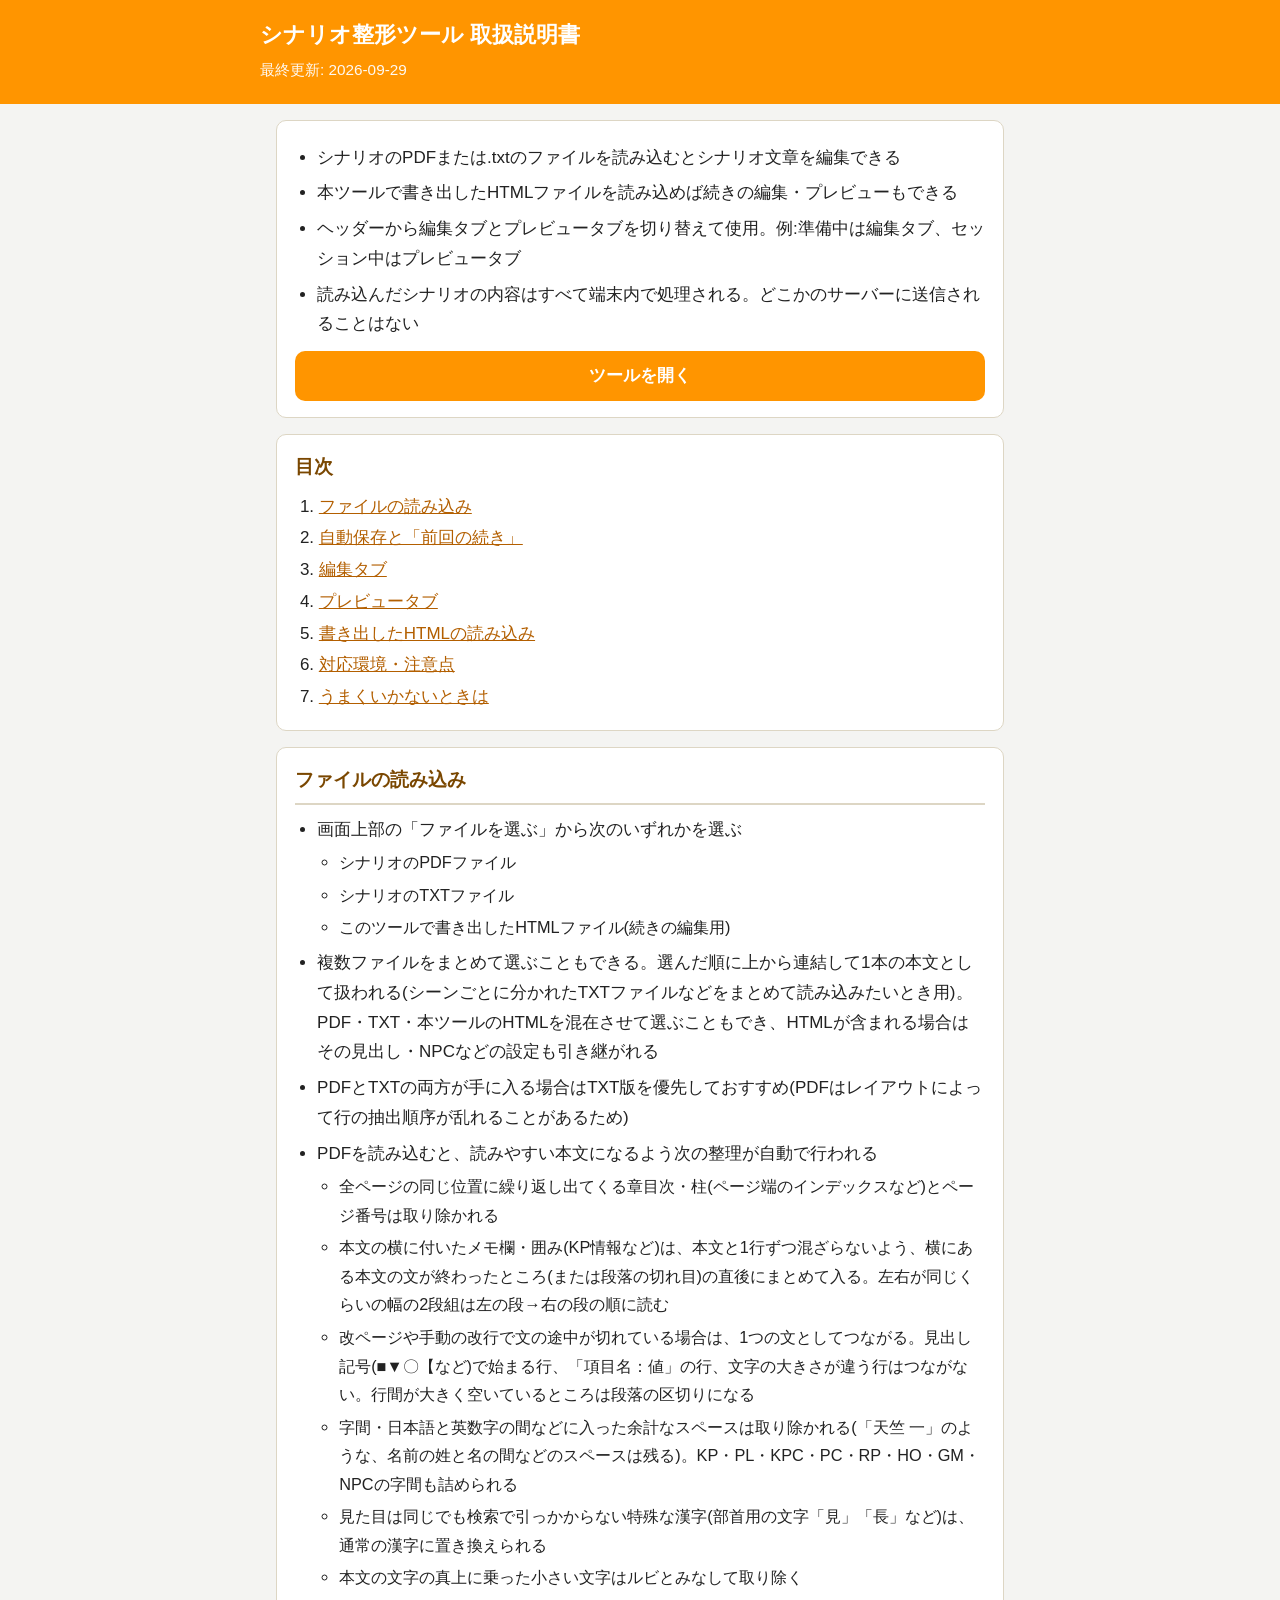
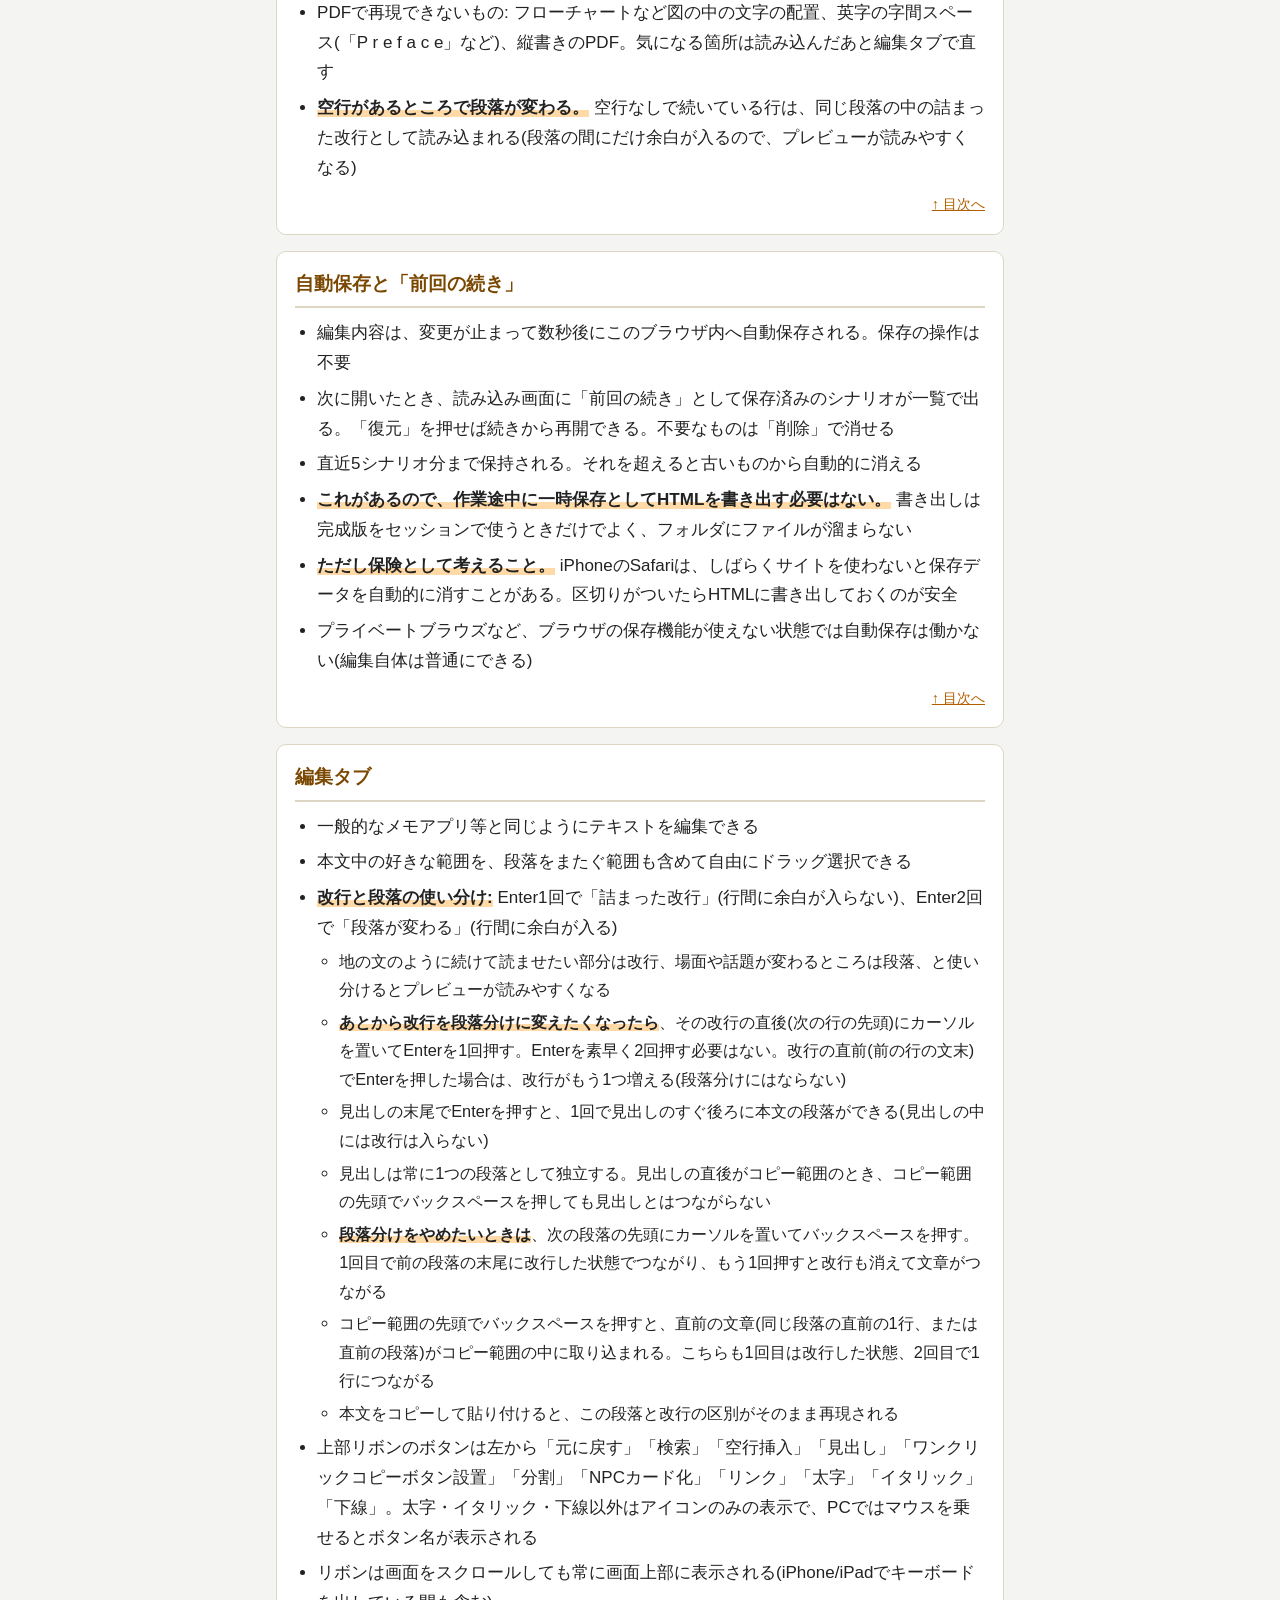
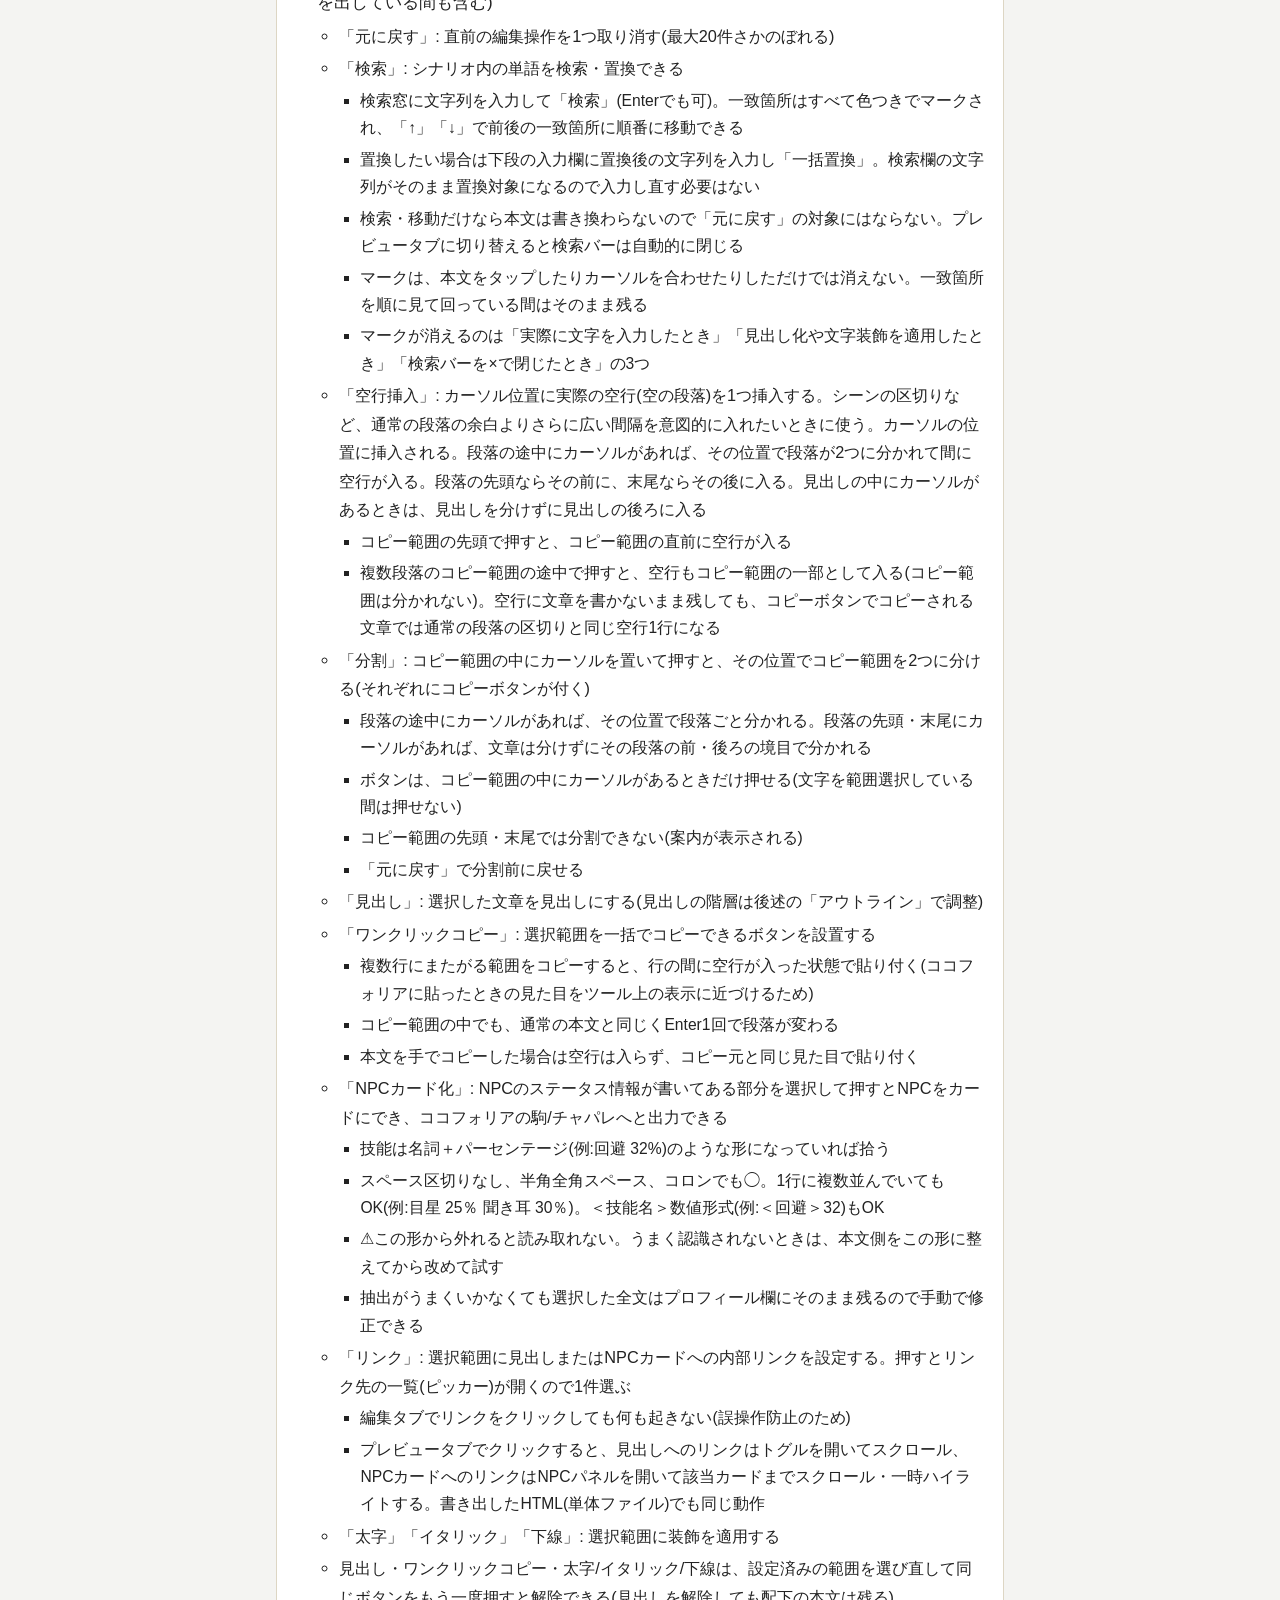
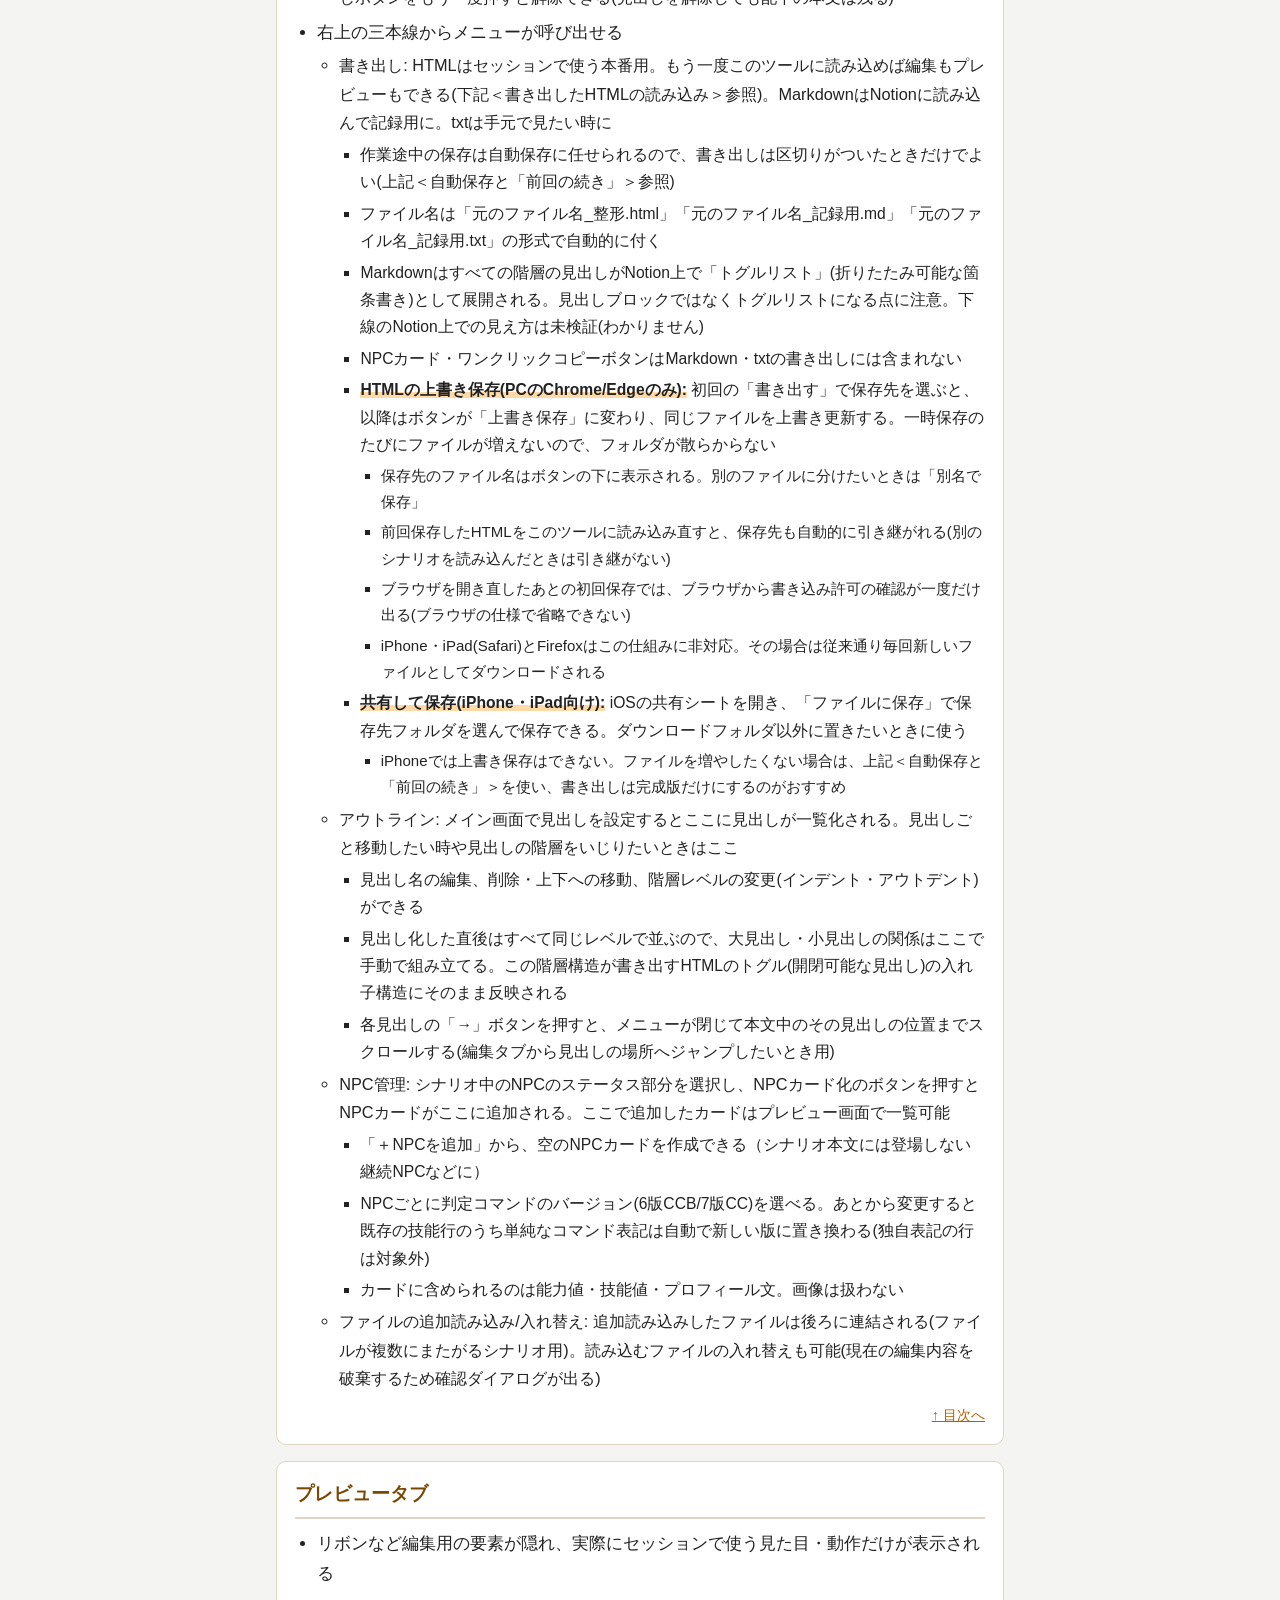
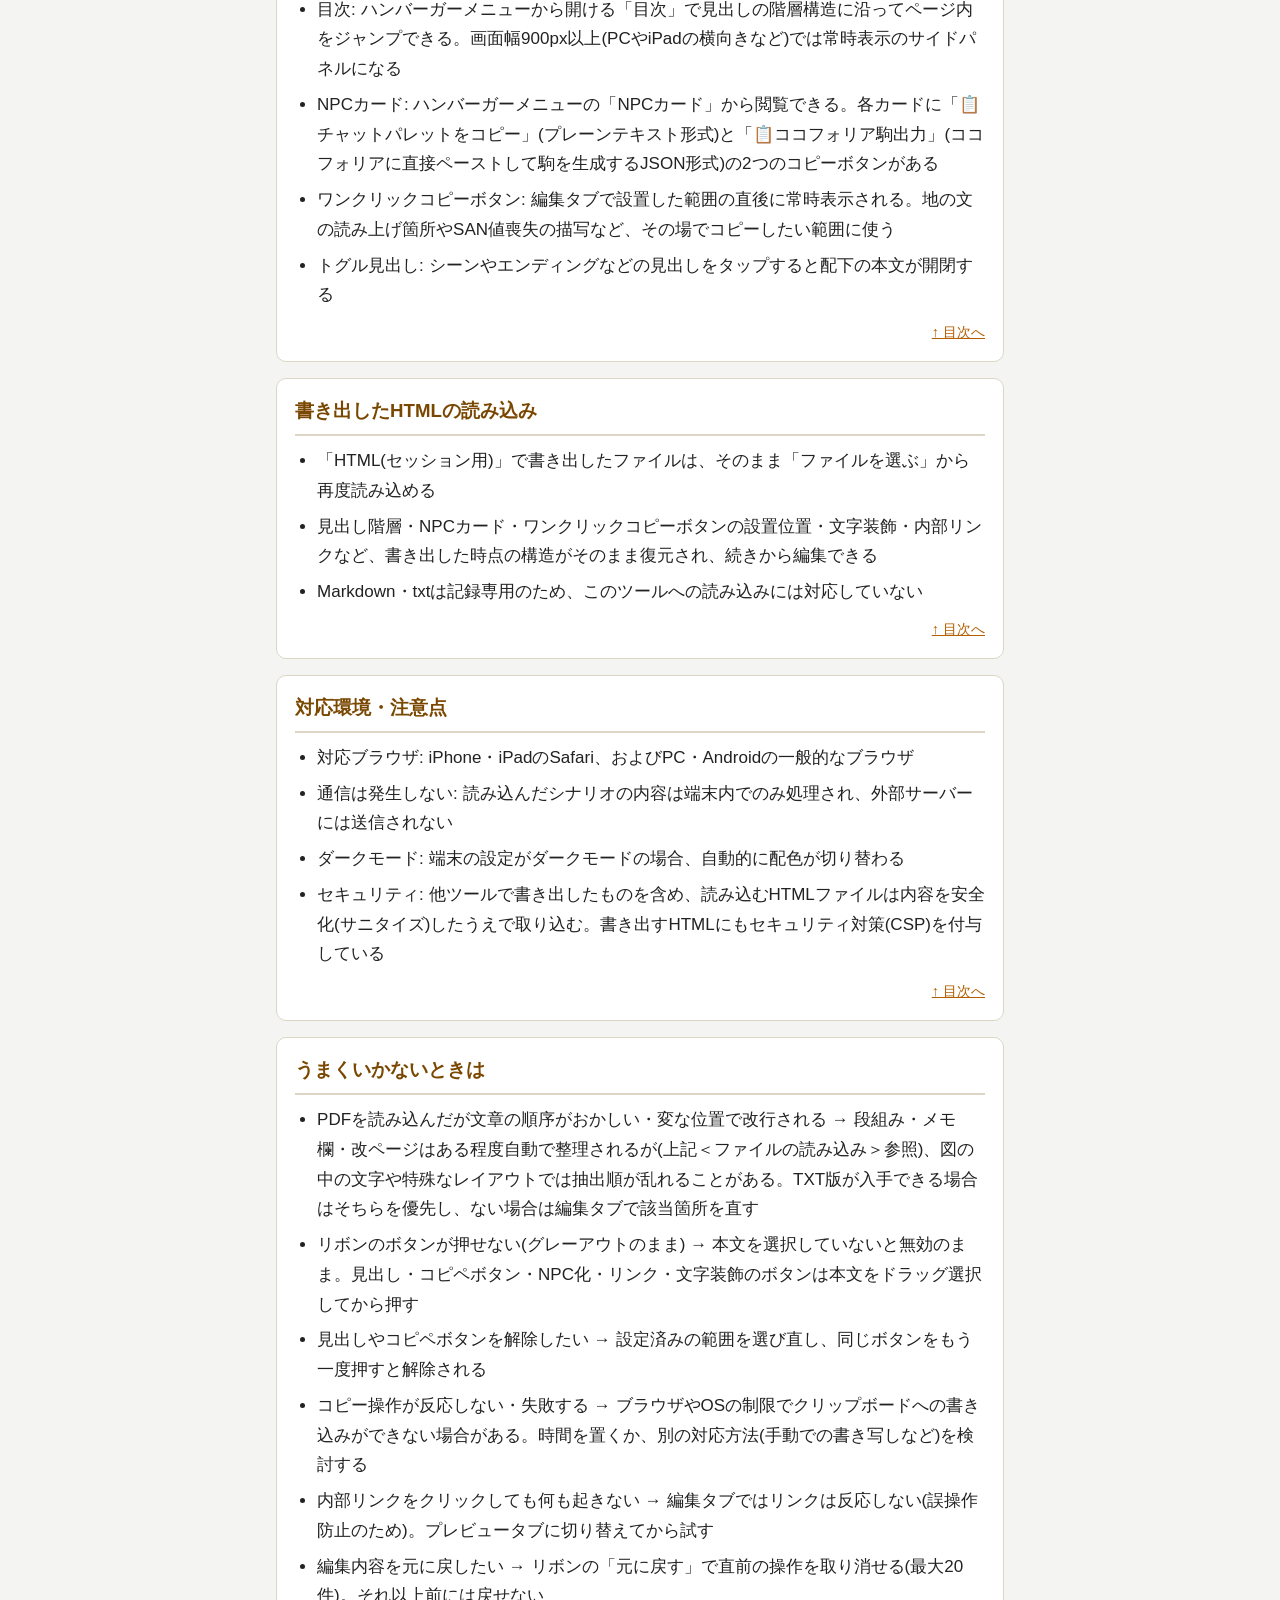
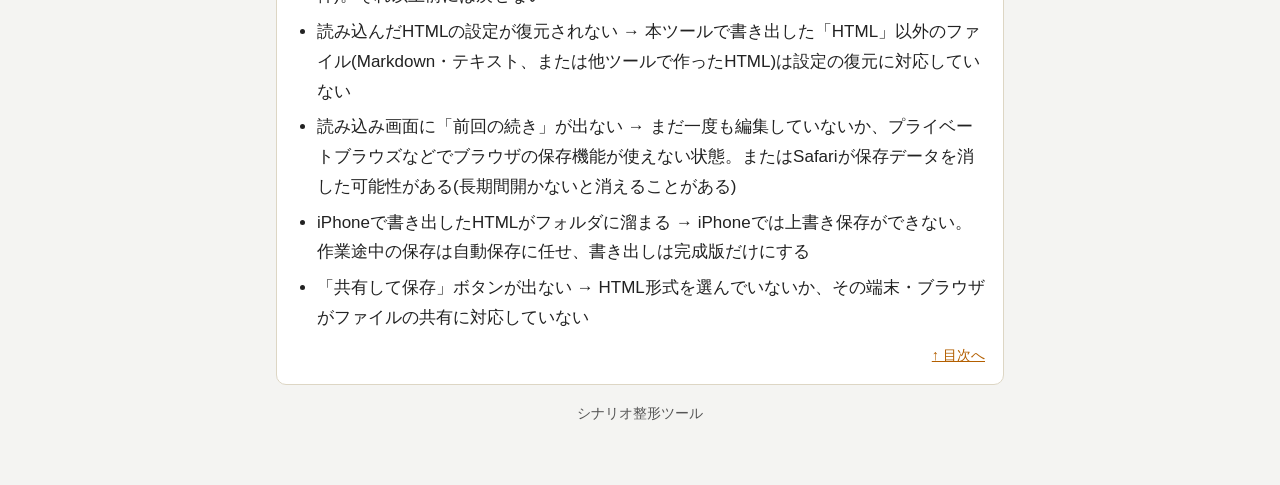
==== manual.html @ db2cba67 "取扱説明書を最新化し、Web版(manual.html)を公開 - 取扱説明書.mdに9/28のPDF抽出の改善(目次・柱の除去、メモ欄の挿入位置、改ページのつなぎ、スペース除去、特殊な漢字の置換、再" ====
<!DOCTYPE html>
<html lang="ja">
<head>
<meta charset="UTF-8" />
<meta name="viewport" content="width=device-width, initial-scale=1.0" />
<meta http-equiv="Content-Security-Policy" content="default-src 'none'; style-src 'unsafe-inline'; img-src 'self'; base-uri 'none'; form-action 'none'" />
<title>シナリオ整形ツール 取扱説明書</title>
<link rel="icon" href="icon.png?v=2" />
<link rel="apple-touch-icon" href="icon.png?v=2" />
<meta name="theme-color" content="#ff9500" />
<style>
:root {
  --color-bg: #f4f4f2;
  --color-surface: #ffffff;
  --color-border: #ddd6c4;
  --color-text: #222222;
  --color-text-sub: #555555;
  --color-link: #b35f00;
  --color-heading: #7a4700;
  --radius: 10px;
  font-size: 17px;
}
@media (prefers-color-scheme: dark) {
  :root {
    --color-bg: #1c1c1e;
    --color-surface: #28282c;
    --color-border: #47453c;
    --color-text: #e8e8e6;
    --color-text-sub: #b6b6b2;
    --color-link: #ffb340;
    --color-heading: #ffc770;
  }
}
* { box-sizing: border-box; }
html { scroll-behavior: smooth; }
body {
  margin: 0;
  background: var(--color-bg);
  color: var(--color-text);
  font-family: -apple-system, BlinkMacSystemFont, "Hiragino Sans", "Yu Gothic UI", sans-serif;
  line-height: 1.75;
  -webkit-text-size-adjust: 100%;
}
.app-header { background: #ff9500; color: #fff; padding: 20px 16px; }
.app-header__inner { max-width: 760px; margin: 0 auto; }
.app-header h1 { margin: 0; font-size: 1.3rem; line-height: 1.4; }
.app-header p { margin: 6px 0 0; font-size: 0.9rem; opacity: 0.95; }
main { max-width: 760px; margin: 0 auto; padding: 16px 16px 60px; }
.card {
  background: var(--color-surface);
  border: 1px solid var(--color-border);
  border-radius: var(--radius);
  padding: 16px 18px;
  margin-bottom: 16px;
}
.open-tool {
  display: flex; align-items: center; justify-content: center;
  min-height: 48px; margin-top: 12px; padding: 10px 16px;
  border-radius: var(--radius); background: #ff9500; color: #fff;
  font-weight: 600; text-decoration: none;
}
.toc h2, .sec h2 { margin: 0 0 8px; font-size: 1.1rem; color: var(--color-heading); }
.toc ol { margin: 0; padding-left: 1.4em; }
.toc li { margin: 2px 0; }
.sec { scroll-margin-top: 12px; }
.sec h2 { padding-bottom: 6px; border-bottom: 2px solid var(--color-border); margin-bottom: 10px; }
ul { margin: 0; padding-left: 1.3em; }
li { margin: 6px 0; }
li li { margin: 4px 0; font-size: 0.96em; }
a { color: var(--color-link); word-break: break-all; }
strong { background: linear-gradient(transparent 62%, rgba(255, 149, 0, 0.35) 62%); }
.to-top { display: block; text-align: right; font-size: 0.85rem; margin-top: 10px; }
footer { text-align: center; color: var(--color-text-sub); font-size: 0.82rem; }
</style>
</head>
<body>

<header class="app-header">
  <div class="app-header__inner">
    <h1>シナリオ整形ツール 取扱説明書</h1>
    <p>最終更新: 2026-09-29</p>
  </div>
</header>

<main id="top">
  <div class="card">
    <ul><li>シナリオのPDFまたは.txtのファイルを読み込むとシナリオ文章を編集できる</li><li>本ツールで書き出したHTMLファイルを読み込めば続きの編集・プレビューもできる</li><li>ヘッダーから編集タブとプレビュータブを切り替えて使用。例:準備中は編集タブ、セッション中はプレビュータブ</li><li>読み込んだシナリオの内容はすべて端末内で処理される。どこかのサーバーに送信されることはない</li></ul>
    <a class="open-tool" href="./">ツールを開く</a>
  </div>

  <nav class="card toc" aria-label="目次">
    <h2>目次</h2>
    <ol><li><a href="#sec-1">ファイルの読み込み</a></li><li><a href="#sec-2">自動保存と「前回の続き」</a></li><li><a href="#sec-3">編集タブ</a></li><li><a href="#sec-4">プレビュータブ</a></li><li><a href="#sec-5">書き出したHTMLの読み込み</a></li><li><a href="#sec-6">対応環境・注意点</a></li><li><a href="#sec-7">うまくいかないときは</a></li></ol>
  </nav>

  <div class="card-list"><section class="card sec" id="sec-1"><h2>ファイルの読み込み</h2><ul><li>画面上部の「ファイルを選ぶ」から次のいずれかを選ぶ<ul><li>シナリオのPDFファイル</li><li>シナリオのTXTファイル</li><li>このツールで書き出したHTMLファイル(続きの編集用)</li></ul></li><li>複数ファイルをまとめて選ぶこともできる。選んだ順に上から連結して1本の本文として扱われる(シーンごとに分かれたTXTファイルなどをまとめて読み込みたいとき用)。PDF・TXT・本ツールのHTMLを混在させて選ぶこともでき、HTMLが含まれる場合はその見出し・NPCなどの設定も引き継がれる</li><li>PDFとTXTの両方が手に入る場合はTXT版を優先しておすすめ(PDFはレイアウトによって行の抽出順序が乱れることがあるため)</li><li>PDFを読み込むと、読みやすい本文になるよう次の整理が自動で行われる<ul><li>全ページの同じ位置に繰り返し出てくる章目次・柱(ページ端のインデックスなど)とページ番号は取り除かれる</li><li>本文の横に付いたメモ欄・囲み(KP情報など)は、本文と1行ずつ混ざらないよう、横にある本文の文が終わったところ(または段落の切れ目)の直後にまとめて入る。左右が同じくらいの幅の2段組は左の段→右の段の順に読む</li><li>改ページや手動の改行で文の途中が切れている場合は、1つの文としてつながる。見出し記号(■▼〇【など)で始まる行、「項目名：値」の行、文字の大きさが違う行はつながない。行間が大きく空いているところは段落の区切りになる</li><li>字間・日本語と英数字の間などに入った余計なスペースは取り除かれる(「天竺 一」のような、名前の姓と名の間などのスペースは残る)。KP・PL・KPC・PC・RP・HO・GM・NPCの字間も詰められる</li><li>見た目は同じでも検索で引っかからない特殊な漢字(部首用の文字「⾒」「⻑」など)は、通常の漢字に置き換えられる</li><li>本文の文字の真上に乗った小さい文字はルビとみなして取り除く</li></ul></li><li>PDFで再現できないもの: フローチャートなど図の中の文字の配置、英字の字間スペース(「P r e f a c e」など)、縦書きのPDF。気になる箇所は読み込んだあと編集タブで直す</li><li><strong>空行があるところで段落が変わる。</strong> 空行なしで続いている行は、同じ段落の中の詰まった改行として読み込まれる(段落の間にだけ余白が入るので、プレビューが読みやすくなる)</li></ul><a class="to-top" href="#top">↑ 目次へ</a></section>
<section class="card sec" id="sec-2"><h2>自動保存と「前回の続き」</h2><ul><li>編集内容は、変更が止まって数秒後にこのブラウザ内へ自動保存される。保存の操作は不要</li><li>次に開いたとき、読み込み画面に「前回の続き」として保存済みのシナリオが一覧で出る。「復元」を押せば続きから再開できる。不要なものは「削除」で消せる</li><li>直近5シナリオ分まで保持される。それを超えると古いものから自動的に消える</li><li><strong>これがあるので、作業途中に一時保存としてHTMLを書き出す必要はない。</strong> 書き出しは完成版をセッションで使うときだけでよく、フォルダにファイルが溜まらない</li><li><strong>ただし保険として考えること。</strong> iPhoneのSafariは、しばらくサイトを使わないと保存データを自動的に消すことがある。区切りがついたらHTMLに書き出しておくのが安全</li><li>プライベートブラウズなど、ブラウザの保存機能が使えない状態では自動保存は働かない(編集自体は普通にできる)</li></ul><a class="to-top" href="#top">↑ 目次へ</a></section>
<section class="card sec" id="sec-3"><h2>編集タブ</h2><ul><li>一般的なメモアプリ等と同じようにテキストを編集できる</li><li>本文中の好きな範囲を、段落をまたぐ範囲も含めて自由にドラッグ選択できる</li><li><strong>改行と段落の使い分け:</strong> Enter1回で「詰まった改行」(行間に余白が入らない)、Enter2回で「段落が変わる」(行間に余白が入る)<ul><li>地の文のように続けて読ませたい部分は改行、場面や話題が変わるところは段落、と使い分けるとプレビューが読みやすくなる</li><li><strong>あとから改行を段落分けに変えたくなったら</strong>、その改行の直後(次の行の先頭)にカーソルを置いてEnterを1回押す。Enterを素早く2回押す必要はない。改行の直前(前の行の文末)でEnterを押した場合は、改行がもう1つ増える(段落分けにはならない)</li><li>見出しの末尾でEnterを押すと、1回で見出しのすぐ後ろに本文の段落ができる(見出しの中には改行は入らない)</li><li>見出しは常に1つの段落として独立する。見出しの直後がコピー範囲のとき、コピー範囲の先頭でバックスペースを押しても見出しとはつながらない</li><li><strong>段落分けをやめたいときは</strong>、次の段落の先頭にカーソルを置いてバックスペースを押す。1回目で前の段落の末尾に改行した状態でつながり、もう1回押すと改行も消えて文章がつながる</li><li>コピー範囲の先頭でバックスペースを押すと、直前の文章(同じ段落の直前の1行、または直前の段落)がコピー範囲の中に取り込まれる。こちらも1回目は改行した状態、2回目で1行につながる</li><li>本文をコピーして貼り付けると、この段落と改行の区別がそのまま再現される</li></ul></li><li>上部リボンのボタンは左から「元に戻す」「検索」「空行挿入」「見出し」「ワンクリックコピーボタン設置」「分割」「NPCカード化」「リンク」「太字」「イタリック」「下線」。太字・イタリック・下線以外はアイコンのみの表示で、PCではマウスを乗せるとボタン名が表示される</li><li>リボンは画面をスクロールしても常に画面上部に表示される(iPhone/iPadでキーボードを出している間も含む)<ul><li>「元に戻す」: 直前の編集操作を1つ取り消す(最大20件さかのぼれる)</li><li>「検索」: シナリオ内の単語を検索・置換できる<ul><li>検索窓に文字列を入力して「検索」(Enterでも可)。一致箇所はすべて色つきでマークされ、「↑」「↓」で前後の一致箇所に順番に移動できる</li><li>置換したい場合は下段の入力欄に置換後の文字列を入力し「一括置換」。検索欄の文字列がそのまま置換対象になるので入力し直す必要はない</li><li>検索・移動だけなら本文は書き換わらないので「元に戻す」の対象にはならない。プレビュータブに切り替えると検索バーは自動的に閉じる</li><li>マークは、本文をタップしたりカーソルを合わせたりしただけでは消えない。一致箇所を順に見て回っている間はそのまま残る</li><li>マークが消えるのは「実際に文字を入力したとき」「見出し化や文字装飾を適用したとき」「検索バーを&#215;で閉じたとき」の3つ</li></ul></li><li>「空行挿入」: カーソル位置に実際の空行(空の段落)を1つ挿入する。シーンの区切りなど、通常の段落の余白よりさらに広い間隔を意図的に入れたいときに使う。カーソルの位置に挿入される。段落の途中にカーソルがあれば、その位置で段落が2つに分かれて間に空行が入る。段落の先頭ならその前に、末尾ならその後に入る。見出しの中にカーソルがあるときは、見出しを分けずに見出しの後ろに入る<ul><li>コピー範囲の先頭で押すと、コピー範囲の直前に空行が入る</li><li>複数段落のコピー範囲の途中で押すと、空行もコピー範囲の一部として入る(コピー範囲は分かれない)。空行に文章を書かないまま残しても、コピーボタンでコピーされる文章では通常の段落の区切りと同じ空行1行になる</li></ul></li><li>「分割」: コピー範囲の中にカーソルを置いて押すと、その位置でコピー範囲を2つに分ける(それぞれにコピーボタンが付く)<ul><li>段落の途中にカーソルがあれば、その位置で段落ごと分かれる。段落の先頭・末尾にカーソルがあれば、文章は分けずにその段落の前・後ろの境目で分かれる</li><li>ボタンは、コピー範囲の中にカーソルがあるときだけ押せる(文字を範囲選択している間は押せない)</li><li>コピー範囲の先頭・末尾では分割できない(案内が表示される)</li><li>「元に戻す」で分割前に戻せる</li></ul></li><li>「見出し」: 選択した文章を見出しにする(見出しの階層は後述の「アウトライン」で調整)</li><li>「ワンクリックコピー」: 選択範囲を一括でコピーできるボタンを設置する<ul><li>複数行にまたがる範囲をコピーすると、行の間に空行が入った状態で貼り付く(ココフォリアに貼ったときの見た目をツール上の表示に近づけるため)</li><li>コピー範囲の中でも、通常の本文と同じくEnter1回で段落が変わる</li><li>本文を手でコピーした場合は空行は入らず、コピー元と同じ見た目で貼り付く</li></ul></li><li>「NPCカード化」: NPCのステータス情報が書いてある部分を選択して押すとNPCをカードにでき、ココフォリアの駒/チャパレへと出力できる<ul><li>技能は名詞＋パーセンテージ(例:回避 32%)のような形になっていれば拾う</li><li>スペース区切りなし、半角全角スペース、コロンでも◯。1行に複数並んでいてもOK(例:目星 25％ 聞き耳 30％)。＜技能名＞数値形式(例:＜回避＞32)もOK</li><li>⚠この形から外れると読み取れない。うまく認識されないときは、本文側をこの形に整えてから改めて試す</li><li>抽出がうまくいかなくても選択した全文はプロフィール欄にそのまま残るので手動で修正できる</li></ul></li><li>「リンク」: 選択範囲に見出しまたはNPCカードへの内部リンクを設定する。押すとリンク先の一覧(ピッカー)が開くので1件選ぶ<ul><li>編集タブでリンクをクリックしても何も起きない(誤操作防止のため)</li><li>プレビュータブでクリックすると、見出しへのリンクはトグルを開いてスクロール、NPCカードへのリンクはNPCパネルを開いて該当カードまでスクロール・一時ハイライトする。書き出したHTML(単体ファイル)でも同じ動作</li></ul></li><li>「太字」「イタリック」「下線」: 選択範囲に装飾を適用する</li><li>見出し・ワンクリックコピー・太字/イタリック/下線は、設定済みの範囲を選び直して同じボタンをもう一度押すと解除できる(見出しを解除しても配下の本文は残る)</li></ul></li><li>右上の三本線からメニューが呼び出せる<ul><li>書き出し: HTMLはセッションで使う本番用。もう一度このツールに読み込めば編集もプレビューもできる(下記＜書き出したHTMLの読み込み＞参照)。MarkdownはNotionに読み込んで記録用に。txtは手元で見たい時に<ul><li>作業途中の保存は自動保存に任せられるので、書き出しは区切りがついたときだけでよい(上記＜自動保存と「前回の続き」＞参照)</li><li>ファイル名は「元のファイル名_整形.html」「元のファイル名_記録用.md」「元のファイル名_記録用.txt」の形式で自動的に付く</li><li>Markdownはすべての階層の見出しがNotion上で「トグルリスト」(折りたたみ可能な箇条書き)として展開される。見出しブロックではなくトグルリストになる点に注意。下線のNotion上での見え方は未検証(わかりません)</li><li>NPCカード・ワンクリックコピーボタンはMarkdown・txtの書き出しには含まれない</li><li><strong>HTMLの上書き保存(PCのChrome/Edgeのみ):</strong> 初回の「書き出す」で保存先を選ぶと、以降はボタンが「上書き保存」に変わり、同じファイルを上書き更新する。一時保存のたびにファイルが増えないので、フォルダが散らからない<ul><li>保存先のファイル名はボタンの下に表示される。別のファイルに分けたいときは「別名で保存」</li><li>前回保存したHTMLをこのツールに読み込み直すと、保存先も自動的に引き継がれる(別のシナリオを読み込んだときは引き継がない)</li><li>ブラウザを開き直したあとの初回保存では、ブラウザから書き込み許可の確認が一度だけ出る(ブラウザの仕様で省略できない)</li><li>iPhone・iPad(Safari)とFirefoxはこの仕組みに非対応。その場合は従来通り毎回新しいファイルとしてダウンロードされる</li></ul></li><li><strong>共有して保存(iPhone・iPad向け):</strong> iOSの共有シートを開き、「ファイルに保存」で保存先フォルダを選んで保存できる。ダウンロードフォルダ以外に置きたいときに使う<ul><li>iPhoneでは上書き保存はできない。ファイルを増やしたくない場合は、上記＜自動保存と「前回の続き」＞を使い、書き出しは完成版だけにするのがおすすめ</li></ul></li></ul></li><li>アウトライン: メイン画面で見出しを設定するとここに見出しが一覧化される。見出しごと移動したい時や見出しの階層をいじりたいときはここ<ul><li>見出し名の編集、削除・上下への移動、階層レベルの変更(インデント・アウトデント)ができる</li><li>見出し化した直後はすべて同じレベルで並ぶので、大見出し・小見出しの関係はここで手動で組み立てる。この階層構造が書き出すHTMLのトグル(開閉可能な見出し)の入れ子構造にそのまま反映される</li><li>各見出しの「→」ボタンを押すと、メニューが閉じて本文中のその見出しの位置までスクロールする(編集タブから見出しの場所へジャンプしたいとき用)</li></ul></li><li>NPC管理: シナリオ中のNPCのステータス部分を選択し、NPCカード化のボタンを押すとNPCカードがここに追加される。ここで追加したカードはプレビュー画面で一覧可能<ul><li>「＋NPCを追加」から、空のNPCカードを作成できる（シナリオ本文には登場しない継続NPCなどに）</li><li>NPCごとに判定コマンドのバージョン(6版CCB/7版CC)を選べる。あとから変更すると既存の技能行のうち単純なコマンド表記は自動で新しい版に置き換わる(独自表記の行は対象外)</li><li>カードに含められるのは能力値・技能値・プロフィール文。画像は扱わない</li></ul></li><li>ファイルの追加読み込み/入れ替え: 追加読み込みしたファイルは後ろに連結される(ファイルが複数にまたがるシナリオ用)。読み込むファイルの入れ替えも可能(現在の編集内容を破棄するため確認ダイアログが出る)</li></ul></li></ul><a class="to-top" href="#top">↑ 目次へ</a></section>
<section class="card sec" id="sec-4"><h2>プレビュータブ</h2><ul><li>リボンなど編集用の要素が隠れ、実際にセッションで使う見た目・動作だけが表示される</li><li>目次: ハンバーガーメニューから開ける「目次」で見出しの階層構造に沿ってページ内をジャンプできる。画面幅900px以上(PCやiPadの横向きなど)では常時表示のサイドパネルになる</li><li>NPCカード: ハンバーガーメニューの「NPCカード」から閲覧できる。各カードに「📋チャットパレットをコピー」(プレーンテキスト形式)と「📋ココフォリア駒出力」(ココフォリアに直接ペーストして駒を生成するJSON形式)の2つのコピーボタンがある</li><li>ワンクリックコピーボタン: 編集タブで設置した範囲の直後に常時表示される。地の文の読み上げ箇所やSAN値喪失の描写など、その場でコピーしたい範囲に使う</li><li>トグル見出し: シーンやエンディングなどの見出しをタップすると配下の本文が開閉する</li></ul><a class="to-top" href="#top">↑ 目次へ</a></section>
<section class="card sec" id="sec-5"><h2>書き出したHTMLの読み込み</h2><ul><li>「HTML(セッション用)」で書き出したファイルは、そのまま「ファイルを選ぶ」から再度読み込める</li><li>見出し階層・NPCカード・ワンクリックコピーボタンの設置位置・文字装飾・内部リンクなど、書き出した時点の構造がそのまま復元され、続きから編集できる</li><li>Markdown・txtは記録専用のため、このツールへの読み込みには対応していない</li></ul><a class="to-top" href="#top">↑ 目次へ</a></section>
<section class="card sec" id="sec-6"><h2>対応環境・注意点</h2><ul><li>対応ブラウザ: iPhone・iPadのSafari、およびPC・Androidの一般的なブラウザ</li><li>通信は発生しない: 読み込んだシナリオの内容は端末内でのみ処理され、外部サーバーには送信されない</li><li>ダークモード: 端末の設定がダークモードの場合、自動的に配色が切り替わる</li><li>セキュリティ: 他ツールで書き出したものを含め、読み込むHTMLファイルは内容を安全化(サニタイズ)したうえで取り込む。書き出すHTMLにもセキュリティ対策(CSP)を付与している</li></ul><a class="to-top" href="#top">↑ 目次へ</a></section>
<section class="card sec" id="sec-7"><h2>うまくいかないときは</h2><ul><li>PDFを読み込んだが文章の順序がおかしい・変な位置で改行される  → 段組み・メモ欄・改ページはある程度自動で整理されるが(上記＜ファイルの読み込み＞参照)、図の中の文字や特殊なレイアウトでは抽出順が乱れることがある。TXT版が入手できる場合はそちらを優先し、ない場合は編集タブで該当箇所を直す</li><li>リボンのボタンが押せない(グレーアウトのまま) → 本文を選択していないと無効のまま。見出し・コピペボタン・NPC化・リンク・文字装飾のボタンは本文をドラッグ選択してから押す</li><li>見出しやコピペボタンを解除したい → 設定済みの範囲を選び直し、同じボタンをもう一度押すと解除される</li><li>コピー操作が反応しない・失敗する → ブラウザやOSの制限でクリップボードへの書き込みができない場合がある。時間を置くか、別の対応方法(手動での書き写しなど)を検討する</li><li>内部リンクをクリックしても何も起きない → 編集タブではリンクは反応しない(誤操作防止のため)。プレビュータブに切り替えてから試す</li><li>編集内容を元に戻したい → リボンの「元に戻す」で直前の操作を取り消せる(最大20件)。それ以上前には戻せない</li><li>読み込んだHTMLの設定が復元されない → 本ツールで書き出した「HTML」以外のファイル(Markdown・テキスト、または他ツールで作ったHTML)は設定の復元に対応していない</li><li>読み込み画面に「前回の続き」が出ない → まだ一度も編集していないか、プライベートブラウズなどでブラウザの保存機能が使えない状態。またはSafariが保存データを消した可能性がある(長期間開かないと消えることがある)</li><li>iPhoneで書き出したHTMLがフォルダに溜まる → iPhoneでは上書き保存ができない。作業途中の保存は自動保存に任せ、書き出しは完成版だけにする</li><li>「共有して保存」ボタンが出ない → HTML形式を選んでいないか、その端末・ブラウザがファイルの共有に対応していない</li></ul><a class="to-top" href="#top">↑ 目次へ</a></section></div>

  <footer>シナリオ整形ツール</footer>
</main>

</body>
</html>
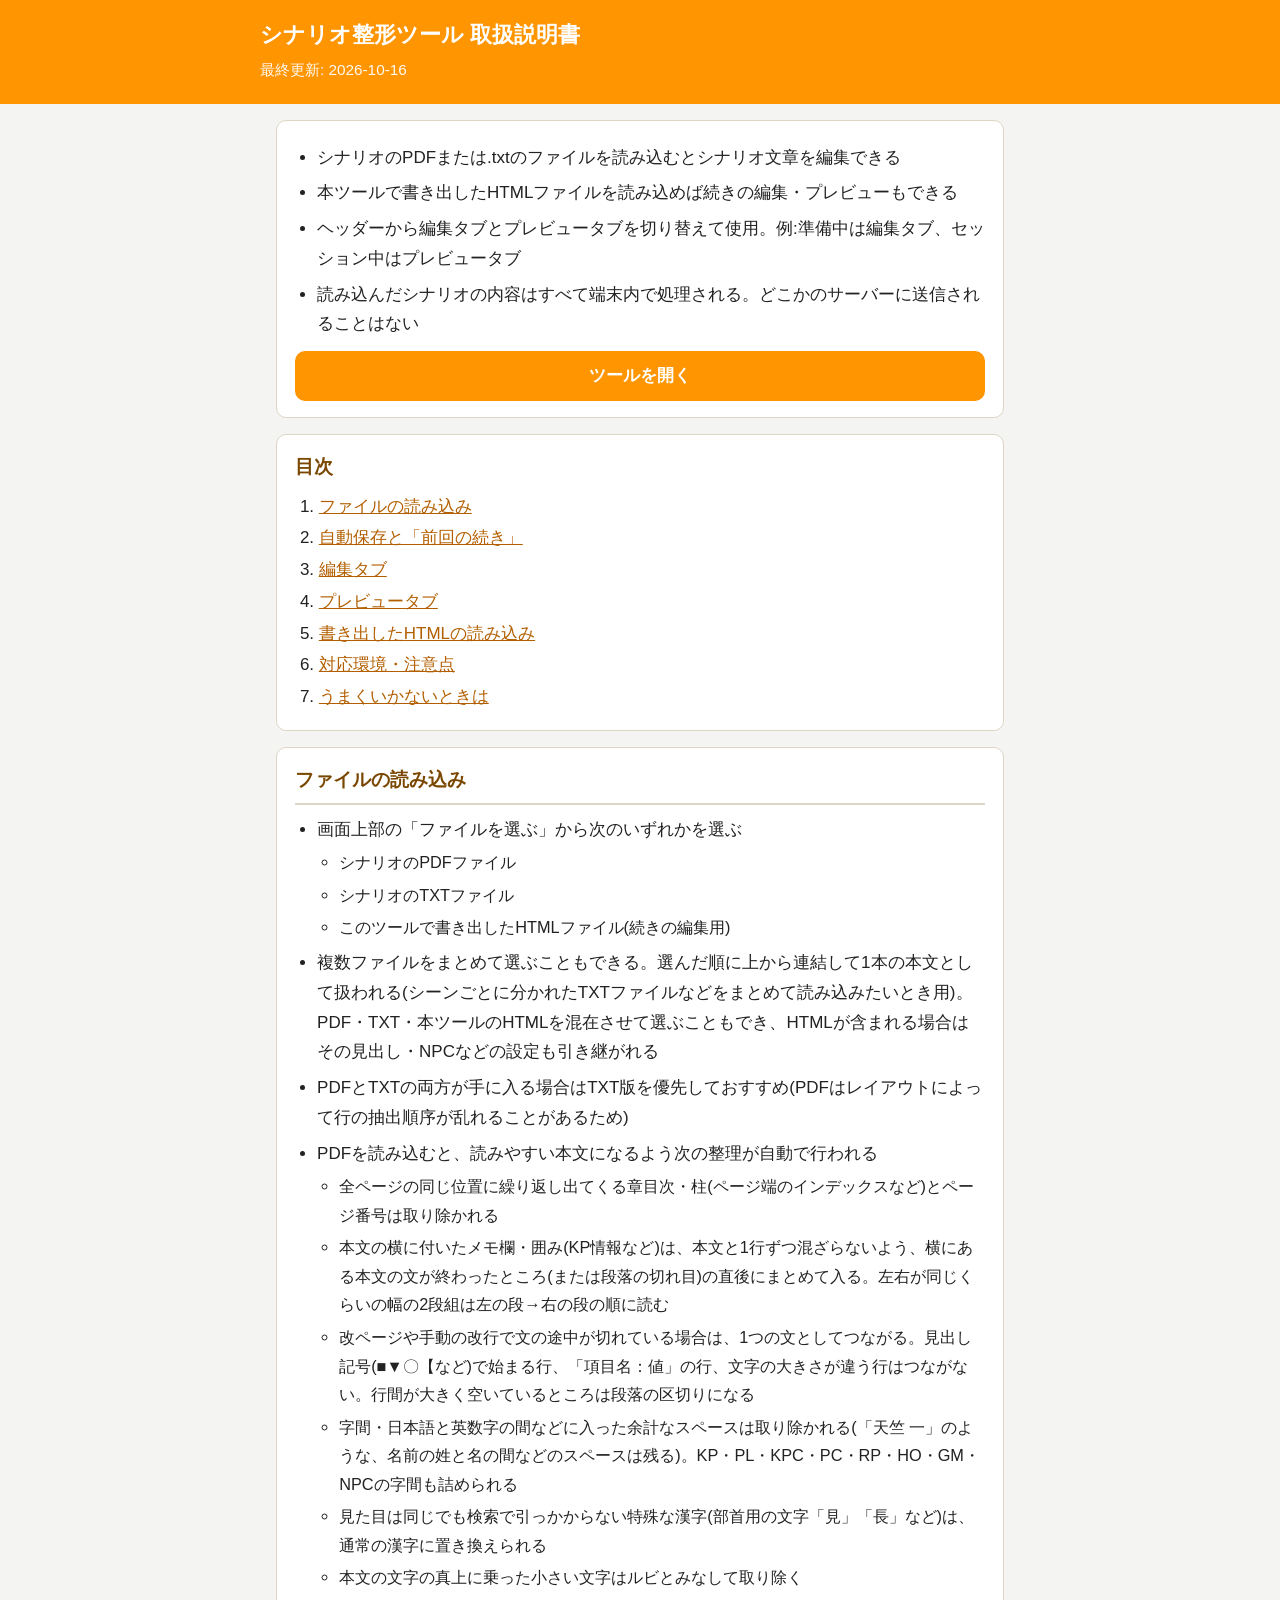
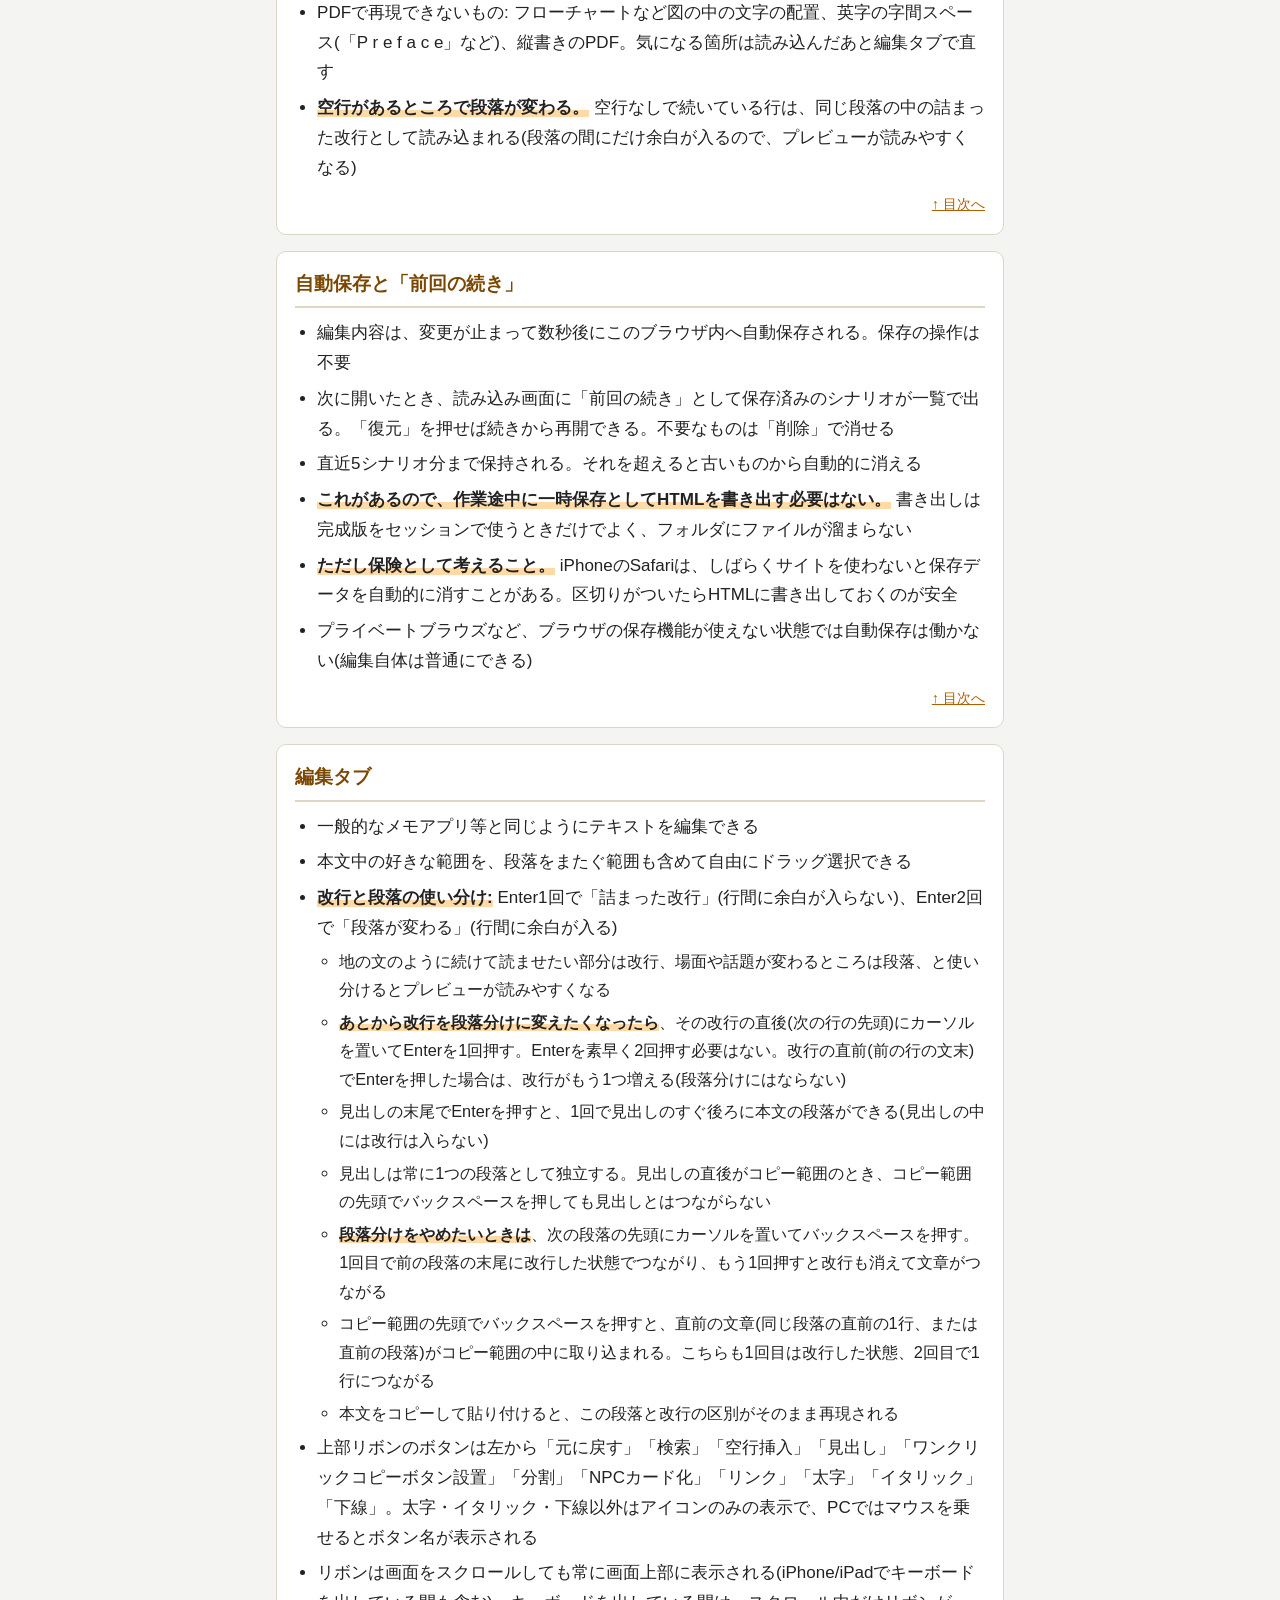
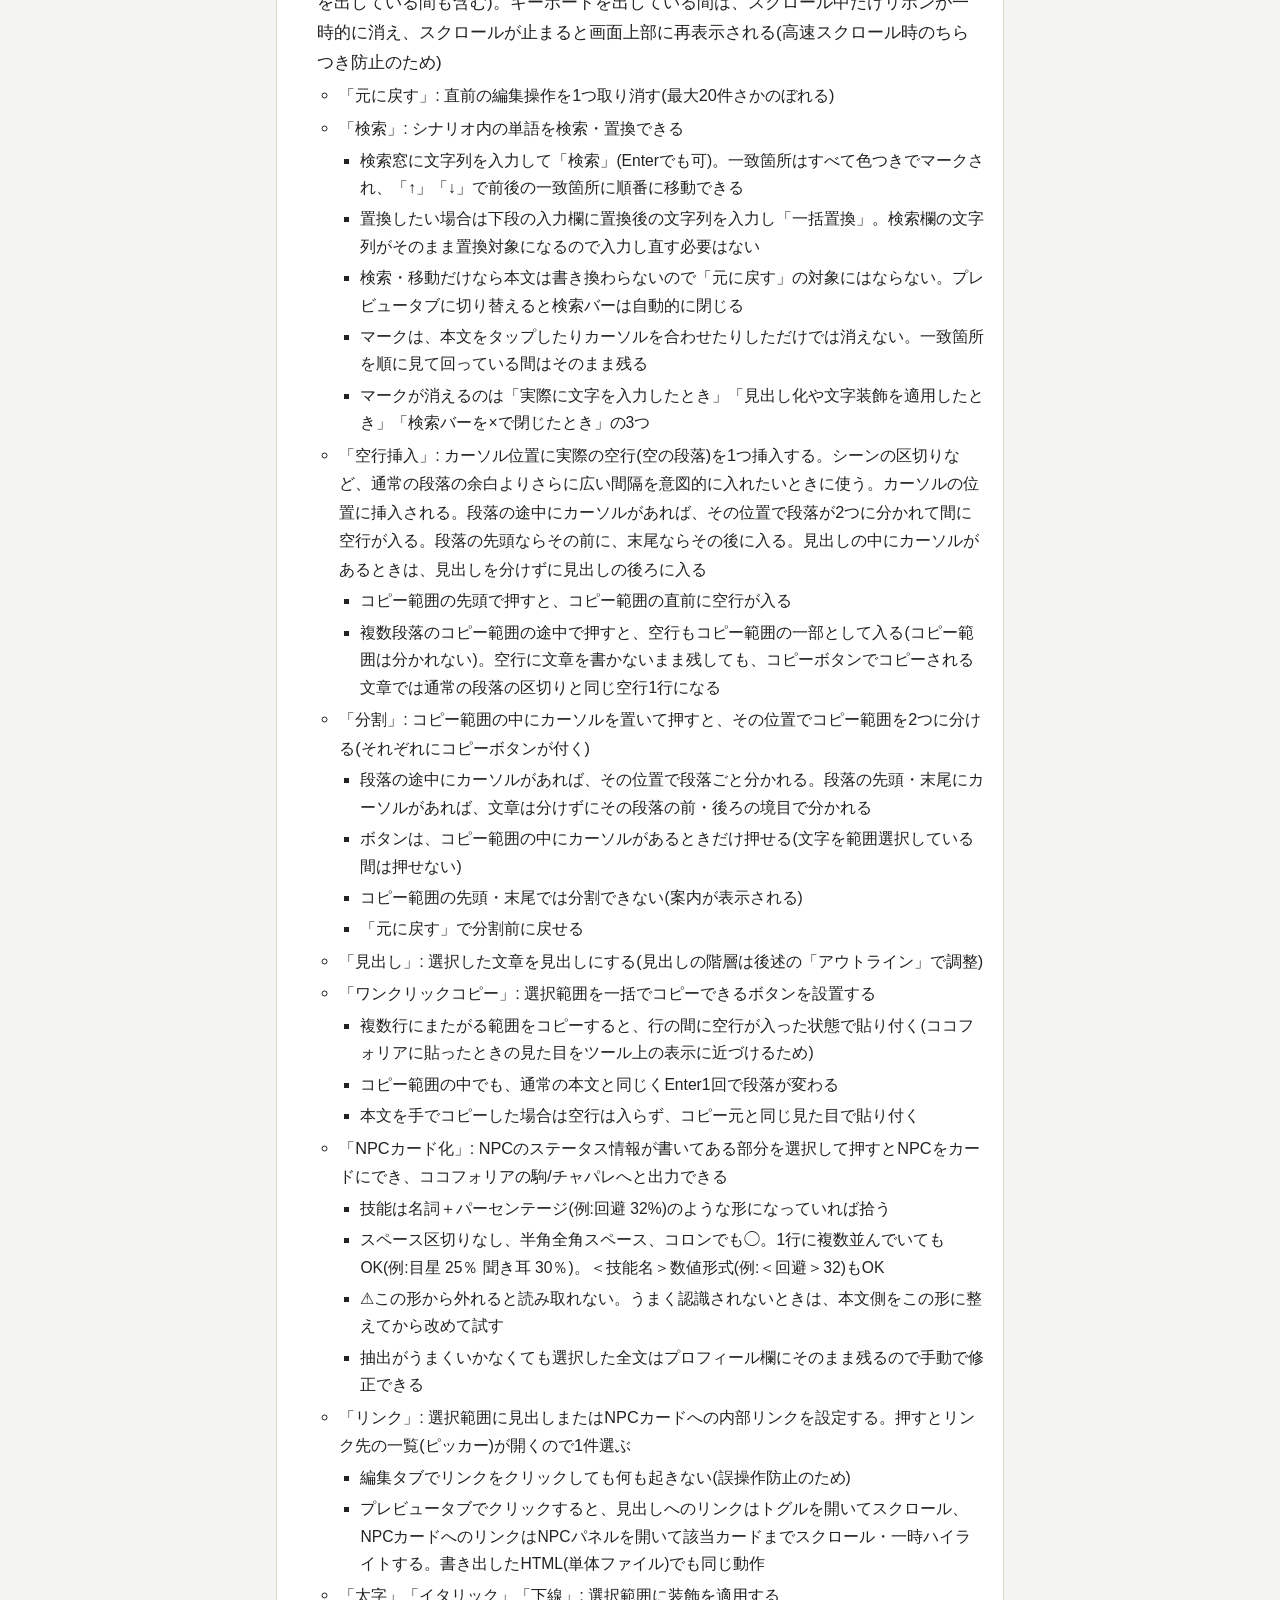
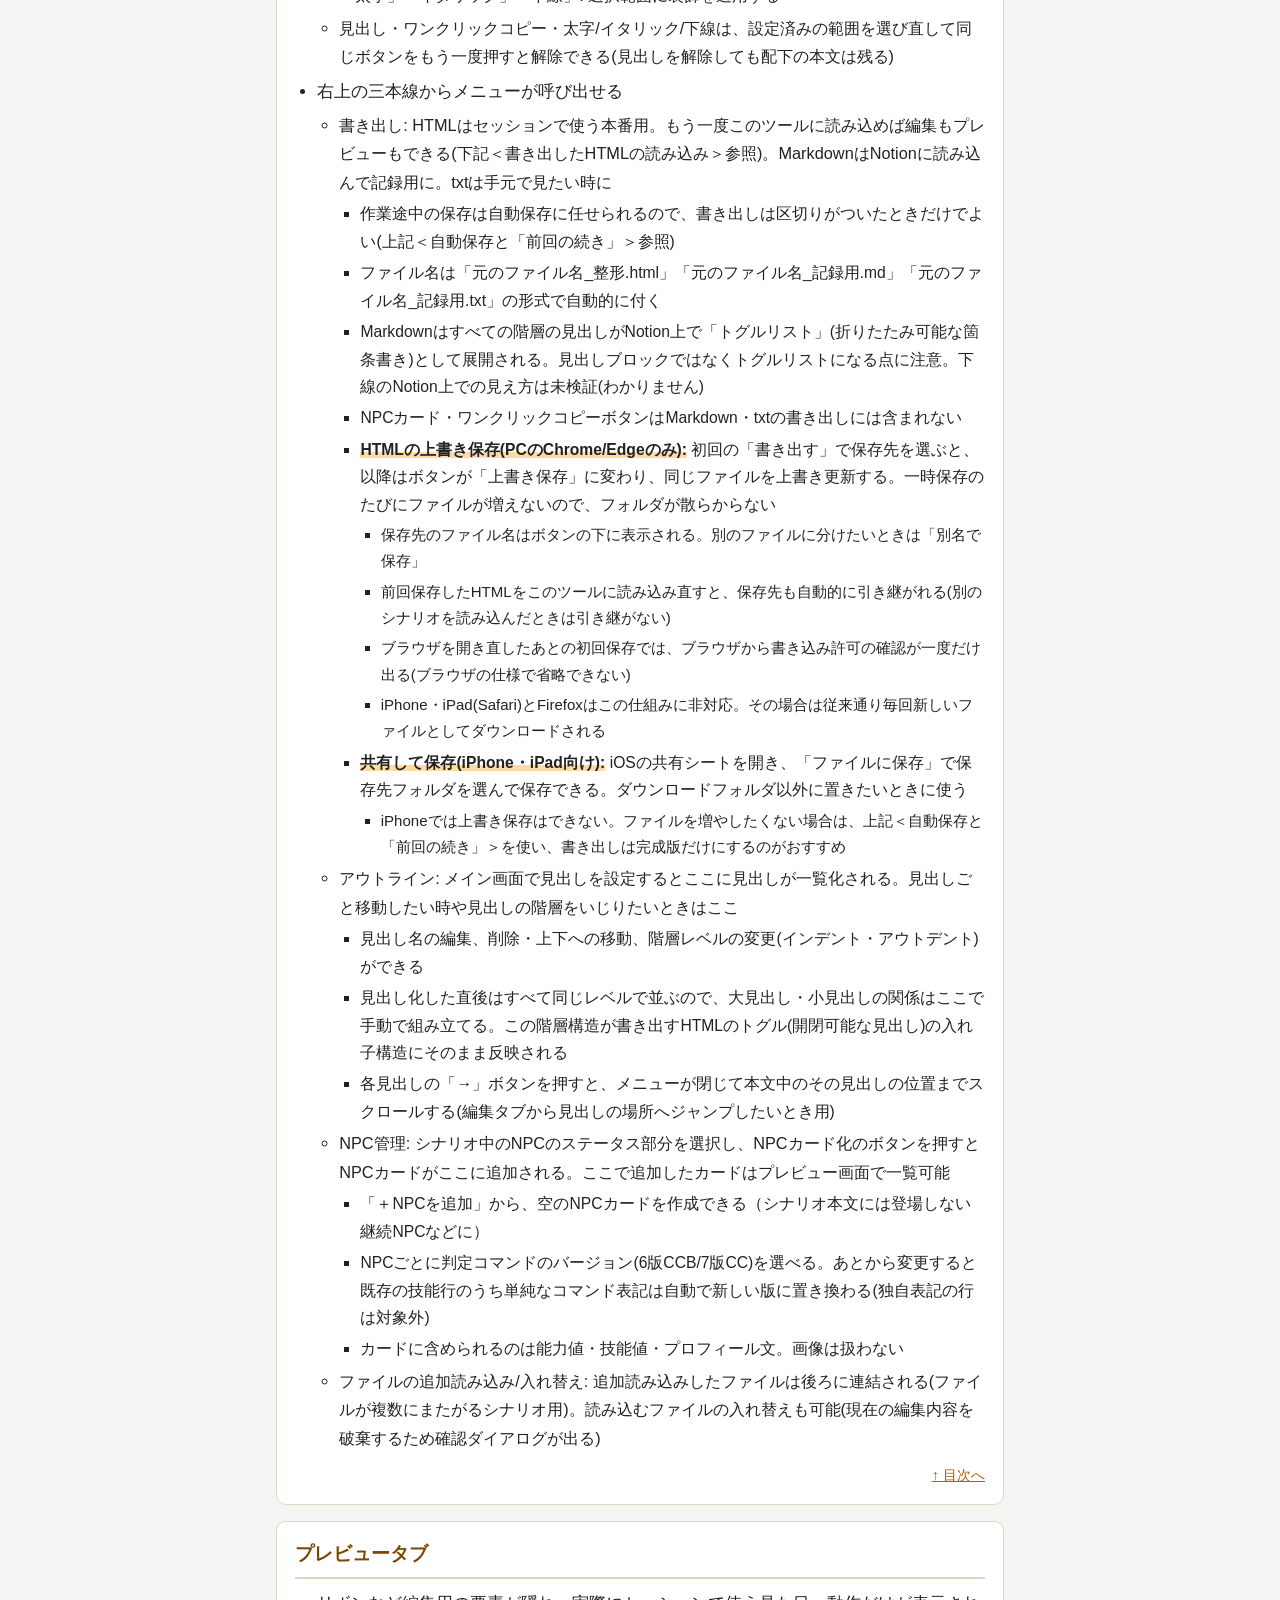
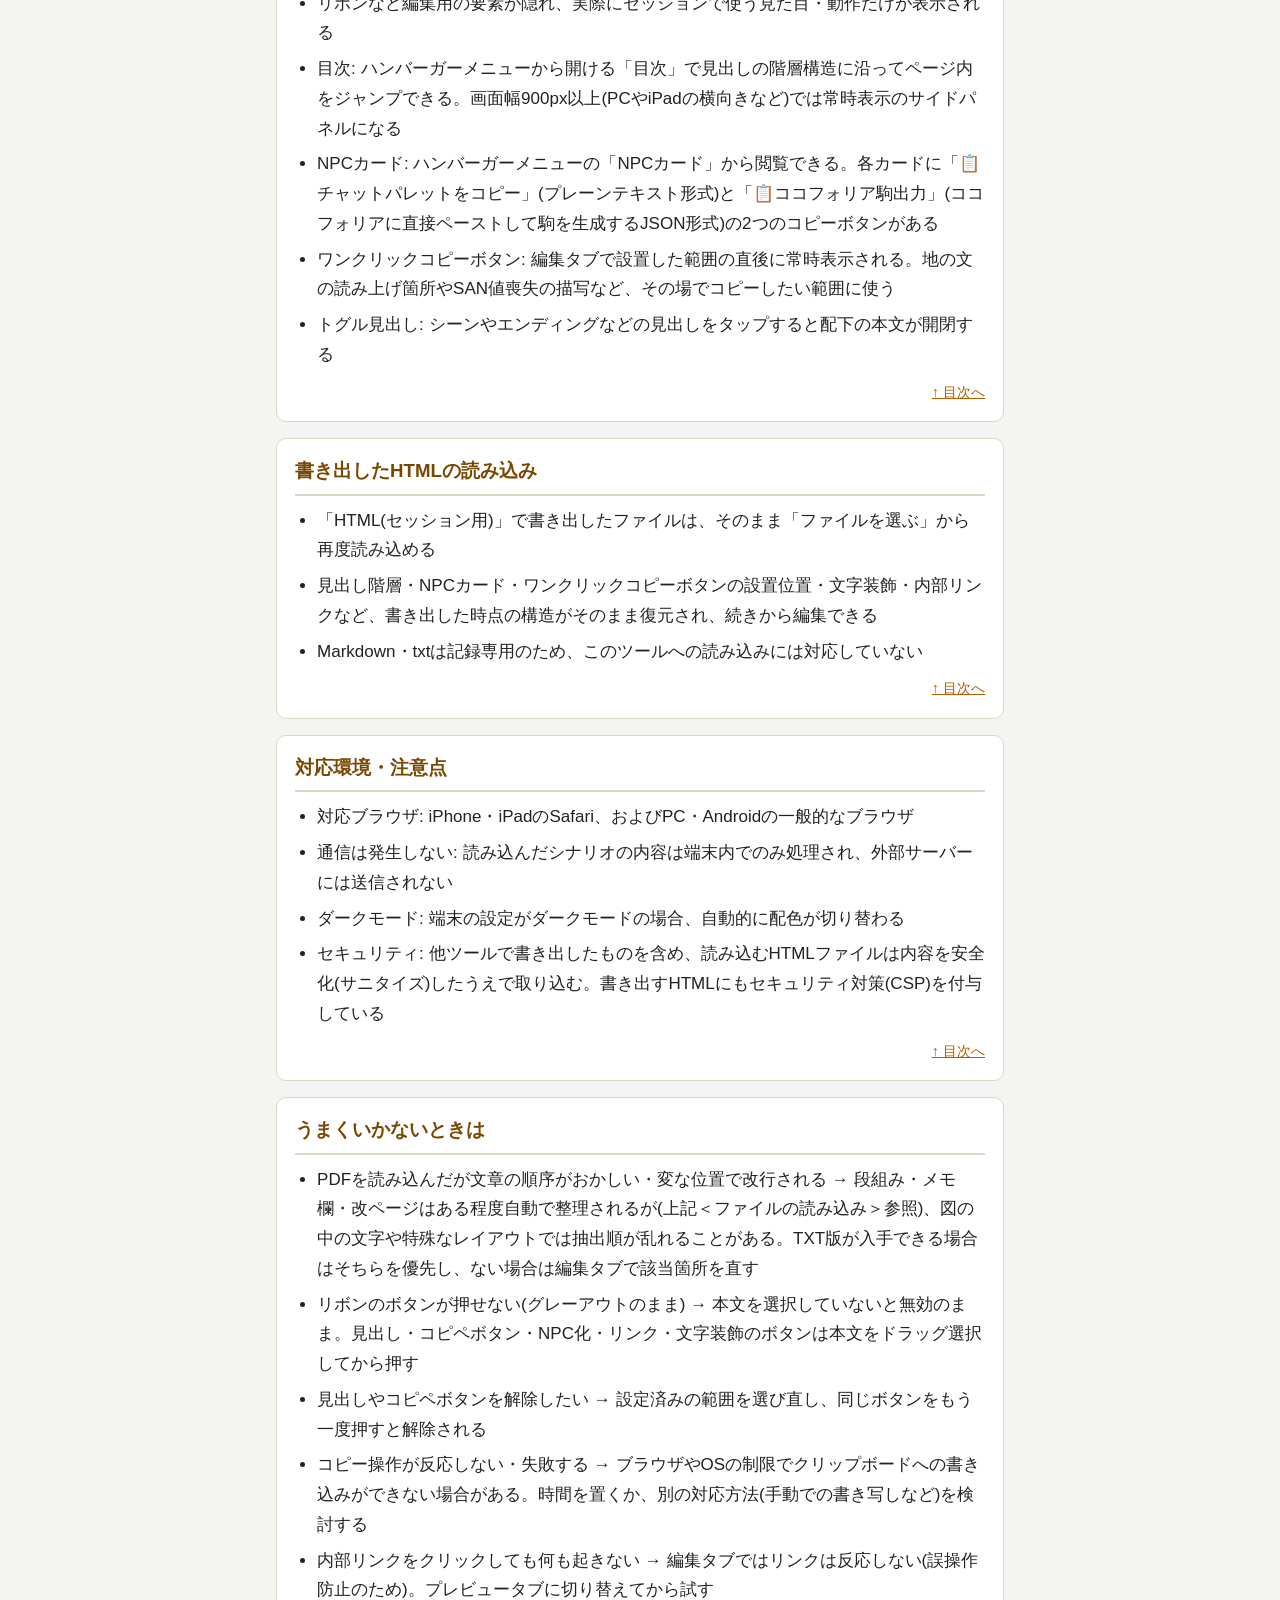
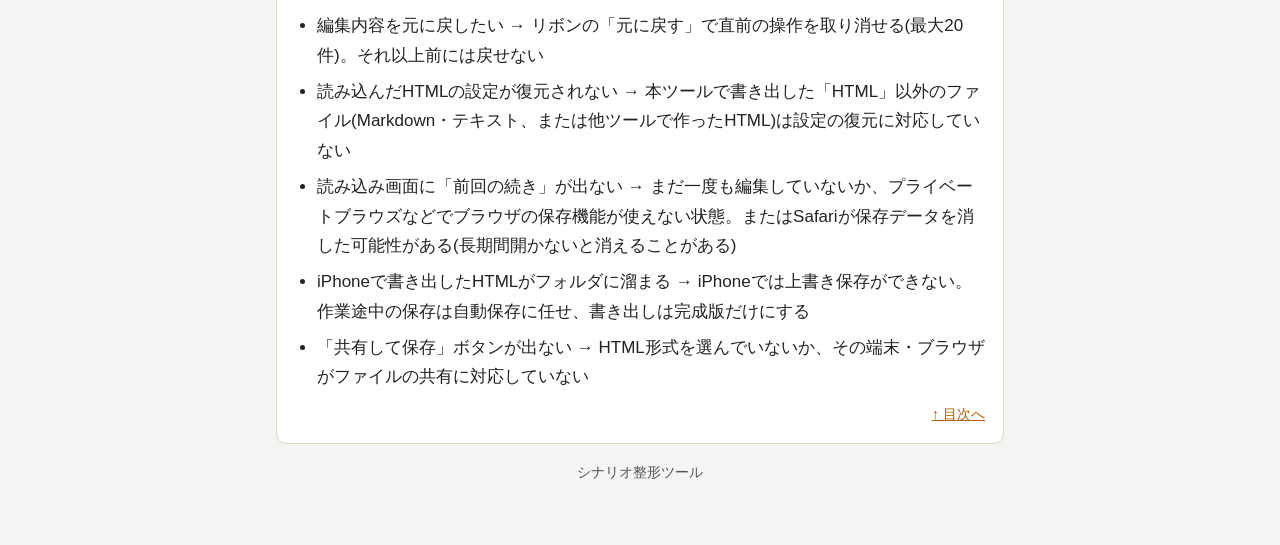
==== commit 026c3138: "高速スクロール時のリボンのちらつきを修正 キーボード非表示時はJSでの位置補正をやめてstickyのみに任せ、 キーボード表示中はスクロール中だけリボンを隠し、止まってから 正しい位置に置き直して再表" ====
--- a/manual.html
+++ b/manual.html
@@ -78,7 +78,7 @@
 <header class="app-header">
   <div class="app-header__inner">
     <h1>シナリオ整形ツール 取扱説明書</h1>
-    <p>最終更新: 2026-09-29</p>
+    <p>最終更新: 2026-10-16</p>
   </div>
 </header>
 
@@ -95,7 +95,7 @@
 
   <div class="card-list"><section class="card sec" id="sec-1"><h2>ファイルの読み込み</h2><ul><li>画面上部の「ファイルを選ぶ」から次のいずれかを選ぶ<ul><li>シナリオのPDFファイル</li><li>シナリオのTXTファイル</li><li>このツールで書き出したHTMLファイル(続きの編集用)</li></ul></li><li>複数ファイルをまとめて選ぶこともできる。選んだ順に上から連結して1本の本文として扱われる(シーンごとに分かれたTXTファイルなどをまとめて読み込みたいとき用)。PDF・TXT・本ツールのHTMLを混在させて選ぶこともでき、HTMLが含まれる場合はその見出し・NPCなどの設定も引き継がれる</li><li>PDFとTXTの両方が手に入る場合はTXT版を優先しておすすめ(PDFはレイアウトによって行の抽出順序が乱れることがあるため)</li><li>PDFを読み込むと、読みやすい本文になるよう次の整理が自動で行われる<ul><li>全ページの同じ位置に繰り返し出てくる章目次・柱(ページ端のインデックスなど)とページ番号は取り除かれる</li><li>本文の横に付いたメモ欄・囲み(KP情報など)は、本文と1行ずつ混ざらないよう、横にある本文の文が終わったところ(または段落の切れ目)の直後にまとめて入る。左右が同じくらいの幅の2段組は左の段→右の段の順に読む</li><li>改ページや手動の改行で文の途中が切れている場合は、1つの文としてつながる。見出し記号(■▼〇【など)で始まる行、「項目名：値」の行、文字の大きさが違う行はつながない。行間が大きく空いているところは段落の区切りになる</li><li>字間・日本語と英数字の間などに入った余計なスペースは取り除かれる(「天竺 一」のような、名前の姓と名の間などのスペースは残る)。KP・PL・KPC・PC・RP・HO・GM・NPCの字間も詰められる</li><li>見た目は同じでも検索で引っかからない特殊な漢字(部首用の文字「⾒」「⻑」など)は、通常の漢字に置き換えられる</li><li>本文の文字の真上に乗った小さい文字はルビとみなして取り除く</li></ul></li><li>PDFで再現できないもの: フローチャートなど図の中の文字の配置、英字の字間スペース(「P r e f a c e」など)、縦書きのPDF。気になる箇所は読み込んだあと編集タブで直す</li><li><strong>空行があるところで段落が変わる。</strong> 空行なしで続いている行は、同じ段落の中の詰まった改行として読み込まれる(段落の間にだけ余白が入るので、プレビューが読みやすくなる)</li></ul><a class="to-top" href="#top">↑ 目次へ</a></section>
 <section class="card sec" id="sec-2"><h2>自動保存と「前回の続き」</h2><ul><li>編集内容は、変更が止まって数秒後にこのブラウザ内へ自動保存される。保存の操作は不要</li><li>次に開いたとき、読み込み画面に「前回の続き」として保存済みのシナリオが一覧で出る。「復元」を押せば続きから再開できる。不要なものは「削除」で消せる</li><li>直近5シナリオ分まで保持される。それを超えると古いものから自動的に消える</li><li><strong>これがあるので、作業途中に一時保存としてHTMLを書き出す必要はない。</strong> 書き出しは完成版をセッションで使うときだけでよく、フォルダにファイルが溜まらない</li><li><strong>ただし保険として考えること。</strong> iPhoneのSafariは、しばらくサイトを使わないと保存データを自動的に消すことがある。区切りがついたらHTMLに書き出しておくのが安全</li><li>プライベートブラウズなど、ブラウザの保存機能が使えない状態では自動保存は働かない(編集自体は普通にできる)</li></ul><a class="to-top" href="#top">↑ 目次へ</a></section>
-<section class="card sec" id="sec-3"><h2>編集タブ</h2><ul><li>一般的なメモアプリ等と同じようにテキストを編集できる</li><li>本文中の好きな範囲を、段落をまたぐ範囲も含めて自由にドラッグ選択できる</li><li><strong>改行と段落の使い分け:</strong> Enter1回で「詰まった改行」(行間に余白が入らない)、Enter2回で「段落が変わる」(行間に余白が入る)<ul><li>地の文のように続けて読ませたい部分は改行、場面や話題が変わるところは段落、と使い分けるとプレビューが読みやすくなる</li><li><strong>あとから改行を段落分けに変えたくなったら</strong>、その改行の直後(次の行の先頭)にカーソルを置いてEnterを1回押す。Enterを素早く2回押す必要はない。改行の直前(前の行の文末)でEnterを押した場合は、改行がもう1つ増える(段落分けにはならない)</li><li>見出しの末尾でEnterを押すと、1回で見出しのすぐ後ろに本文の段落ができる(見出しの中には改行は入らない)</li><li>見出しは常に1つの段落として独立する。見出しの直後がコピー範囲のとき、コピー範囲の先頭でバックスペースを押しても見出しとはつながらない</li><li><strong>段落分けをやめたいときは</strong>、次の段落の先頭にカーソルを置いてバックスペースを押す。1回目で前の段落の末尾に改行した状態でつながり、もう1回押すと改行も消えて文章がつながる</li><li>コピー範囲の先頭でバックスペースを押すと、直前の文章(同じ段落の直前の1行、または直前の段落)がコピー範囲の中に取り込まれる。こちらも1回目は改行した状態、2回目で1行につながる</li><li>本文をコピーして貼り付けると、この段落と改行の区別がそのまま再現される</li></ul></li><li>上部リボンのボタンは左から「元に戻す」「検索」「空行挿入」「見出し」「ワンクリックコピーボタン設置」「分割」「NPCカード化」「リンク」「太字」「イタリック」「下線」。太字・イタリック・下線以外はアイコンのみの表示で、PCではマウスを乗せるとボタン名が表示される</li><li>リボンは画面をスクロールしても常に画面上部に表示される(iPhone/iPadでキーボードを出している間も含む)<ul><li>「元に戻す」: 直前の編集操作を1つ取り消す(最大20件さかのぼれる)</li><li>「検索」: シナリオ内の単語を検索・置換できる<ul><li>検索窓に文字列を入力して「検索」(Enterでも可)。一致箇所はすべて色つきでマークされ、「↑」「↓」で前後の一致箇所に順番に移動できる</li><li>置換したい場合は下段の入力欄に置換後の文字列を入力し「一括置換」。検索欄の文字列がそのまま置換対象になるので入力し直す必要はない</li><li>検索・移動だけなら本文は書き換わらないので「元に戻す」の対象にはならない。プレビュータブに切り替えると検索バーは自動的に閉じる</li><li>マークは、本文をタップしたりカーソルを合わせたりしただけでは消えない。一致箇所を順に見て回っている間はそのまま残る</li><li>マークが消えるのは「実際に文字を入力したとき」「見出し化や文字装飾を適用したとき」「検索バーを&#215;で閉じたとき」の3つ</li></ul></li><li>「空行挿入」: カーソル位置に実際の空行(空の段落)を1つ挿入する。シーンの区切りなど、通常の段落の余白よりさらに広い間隔を意図的に入れたいときに使う。カーソルの位置に挿入される。段落の途中にカーソルがあれば、その位置で段落が2つに分かれて間に空行が入る。段落の先頭ならその前に、末尾ならその後に入る。見出しの中にカーソルがあるときは、見出しを分けずに見出しの後ろに入る<ul><li>コピー範囲の先頭で押すと、コピー範囲の直前に空行が入る</li><li>複数段落のコピー範囲の途中で押すと、空行もコピー範囲の一部として入る(コピー範囲は分かれない)。空行に文章を書かないまま残しても、コピーボタンでコピーされる文章では通常の段落の区切りと同じ空行1行になる</li></ul></li><li>「分割」: コピー範囲の中にカーソルを置いて押すと、その位置でコピー範囲を2つに分ける(それぞれにコピーボタンが付く)<ul><li>段落の途中にカーソルがあれば、その位置で段落ごと分かれる。段落の先頭・末尾にカーソルがあれば、文章は分けずにその段落の前・後ろの境目で分かれる</li><li>ボタンは、コピー範囲の中にカーソルがあるときだけ押せる(文字を範囲選択している間は押せない)</li><li>コピー範囲の先頭・末尾では分割できない(案内が表示される)</li><li>「元に戻す」で分割前に戻せる</li></ul></li><li>「見出し」: 選択した文章を見出しにする(見出しの階層は後述の「アウトライン」で調整)</li><li>「ワンクリックコピー」: 選択範囲を一括でコピーできるボタンを設置する<ul><li>複数行にまたがる範囲をコピーすると、行の間に空行が入った状態で貼り付く(ココフォリアに貼ったときの見た目をツール上の表示に近づけるため)</li><li>コピー範囲の中でも、通常の本文と同じくEnter1回で段落が変わる</li><li>本文を手でコピーした場合は空行は入らず、コピー元と同じ見た目で貼り付く</li></ul></li><li>「NPCカード化」: NPCのステータス情報が書いてある部分を選択して押すとNPCをカードにでき、ココフォリアの駒/チャパレへと出力できる<ul><li>技能は名詞＋パーセンテージ(例:回避 32%)のような形になっていれば拾う</li><li>スペース区切りなし、半角全角スペース、コロンでも◯。1行に複数並んでいてもOK(例:目星 25％ 聞き耳 30％)。＜技能名＞数値形式(例:＜回避＞32)もOK</li><li>⚠この形から外れると読み取れない。うまく認識されないときは、本文側をこの形に整えてから改めて試す</li><li>抽出がうまくいかなくても選択した全文はプロフィール欄にそのまま残るので手動で修正できる</li></ul></li><li>「リンク」: 選択範囲に見出しまたはNPCカードへの内部リンクを設定する。押すとリンク先の一覧(ピッカー)が開くので1件選ぶ<ul><li>編集タブでリンクをクリックしても何も起きない(誤操作防止のため)</li><li>プレビュータブでクリックすると、見出しへのリンクはトグルを開いてスクロール、NPCカードへのリンクはNPCパネルを開いて該当カードまでスクロール・一時ハイライトする。書き出したHTML(単体ファイル)でも同じ動作</li></ul></li><li>「太字」「イタリック」「下線」: 選択範囲に装飾を適用する</li><li>見出し・ワンクリックコピー・太字/イタリック/下線は、設定済みの範囲を選び直して同じボタンをもう一度押すと解除できる(見出しを解除しても配下の本文は残る)</li></ul></li><li>右上の三本線からメニューが呼び出せる<ul><li>書き出し: HTMLはセッションで使う本番用。もう一度このツールに読み込めば編集もプレビューもできる(下記＜書き出したHTMLの読み込み＞参照)。MarkdownはNotionに読み込んで記録用に。txtは手元で見たい時に<ul><li>作業途中の保存は自動保存に任せられるので、書き出しは区切りがついたときだけでよい(上記＜自動保存と「前回の続き」＞参照)</li><li>ファイル名は「元のファイル名_整形.html」「元のファイル名_記録用.md」「元のファイル名_記録用.txt」の形式で自動的に付く</li><li>Markdownはすべての階層の見出しがNotion上で「トグルリスト」(折りたたみ可能な箇条書き)として展開される。見出しブロックではなくトグルリストになる点に注意。下線のNotion上での見え方は未検証(わかりません)</li><li>NPCカード・ワンクリックコピーボタンはMarkdown・txtの書き出しには含まれない</li><li><strong>HTMLの上書き保存(PCのChrome/Edgeのみ):</strong> 初回の「書き出す」で保存先を選ぶと、以降はボタンが「上書き保存」に変わり、同じファイルを上書き更新する。一時保存のたびにファイルが増えないので、フォルダが散らからない<ul><li>保存先のファイル名はボタンの下に表示される。別のファイルに分けたいときは「別名で保存」</li><li>前回保存したHTMLをこのツールに読み込み直すと、保存先も自動的に引き継がれる(別のシナリオを読み込んだときは引き継がない)</li><li>ブラウザを開き直したあとの初回保存では、ブラウザから書き込み許可の確認が一度だけ出る(ブラウザの仕様で省略できない)</li><li>iPhone・iPad(Safari)とFirefoxはこの仕組みに非対応。その場合は従来通り毎回新しいファイルとしてダウンロードされる</li></ul></li><li><strong>共有して保存(iPhone・iPad向け):</strong> iOSの共有シートを開き、「ファイルに保存」で保存先フォルダを選んで保存できる。ダウンロードフォルダ以外に置きたいときに使う<ul><li>iPhoneでは上書き保存はできない。ファイルを増やしたくない場合は、上記＜自動保存と「前回の続き」＞を使い、書き出しは完成版だけにするのがおすすめ</li></ul></li></ul></li><li>アウトライン: メイン画面で見出しを設定するとここに見出しが一覧化される。見出しごと移動したい時や見出しの階層をいじりたいときはここ<ul><li>見出し名の編集、削除・上下への移動、階層レベルの変更(インデント・アウトデント)ができる</li><li>見出し化した直後はすべて同じレベルで並ぶので、大見出し・小見出しの関係はここで手動で組み立てる。この階層構造が書き出すHTMLのトグル(開閉可能な見出し)の入れ子構造にそのまま反映される</li><li>各見出しの「→」ボタンを押すと、メニューが閉じて本文中のその見出しの位置までスクロールする(編集タブから見出しの場所へジャンプしたいとき用)</li></ul></li><li>NPC管理: シナリオ中のNPCのステータス部分を選択し、NPCカード化のボタンを押すとNPCカードがここに追加される。ここで追加したカードはプレビュー画面で一覧可能<ul><li>「＋NPCを追加」から、空のNPCカードを作成できる（シナリオ本文には登場しない継続NPCなどに）</li><li>NPCごとに判定コマンドのバージョン(6版CCB/7版CC)を選べる。あとから変更すると既存の技能行のうち単純なコマンド表記は自動で新しい版に置き換わる(独自表記の行は対象外)</li><li>カードに含められるのは能力値・技能値・プロフィール文。画像は扱わない</li></ul></li><li>ファイルの追加読み込み/入れ替え: 追加読み込みしたファイルは後ろに連結される(ファイルが複数にまたがるシナリオ用)。読み込むファイルの入れ替えも可能(現在の編集内容を破棄するため確認ダイアログが出る)</li></ul></li></ul><a class="to-top" href="#top">↑ 目次へ</a></section>
+<section class="card sec" id="sec-3"><h2>編集タブ</h2><ul><li>一般的なメモアプリ等と同じようにテキストを編集できる</li><li>本文中の好きな範囲を、段落をまたぐ範囲も含めて自由にドラッグ選択できる</li><li><strong>改行と段落の使い分け:</strong> Enter1回で「詰まった改行」(行間に余白が入らない)、Enter2回で「段落が変わる」(行間に余白が入る)<ul><li>地の文のように続けて読ませたい部分は改行、場面や話題が変わるところは段落、と使い分けるとプレビューが読みやすくなる</li><li><strong>あとから改行を段落分けに変えたくなったら</strong>、その改行の直後(次の行の先頭)にカーソルを置いてEnterを1回押す。Enterを素早く2回押す必要はない。改行の直前(前の行の文末)でEnterを押した場合は、改行がもう1つ増える(段落分けにはならない)</li><li>見出しの末尾でEnterを押すと、1回で見出しのすぐ後ろに本文の段落ができる(見出しの中には改行は入らない)</li><li>見出しは常に1つの段落として独立する。見出しの直後がコピー範囲のとき、コピー範囲の先頭でバックスペースを押しても見出しとはつながらない</li><li><strong>段落分けをやめたいときは</strong>、次の段落の先頭にカーソルを置いてバックスペースを押す。1回目で前の段落の末尾に改行した状態でつながり、もう1回押すと改行も消えて文章がつながる</li><li>コピー範囲の先頭でバックスペースを押すと、直前の文章(同じ段落の直前の1行、または直前の段落)がコピー範囲の中に取り込まれる。こちらも1回目は改行した状態、2回目で1行につながる</li><li>本文をコピーして貼り付けると、この段落と改行の区別がそのまま再現される</li></ul></li><li>上部リボンのボタンは左から「元に戻す」「検索」「空行挿入」「見出し」「ワンクリックコピーボタン設置」「分割」「NPCカード化」「リンク」「太字」「イタリック」「下線」。太字・イタリック・下線以外はアイコンのみの表示で、PCではマウスを乗せるとボタン名が表示される</li><li>リボンは画面をスクロールしても常に画面上部に表示される(iPhone/iPadでキーボードを出している間も含む)。キーボードを出している間は、スクロール中だけリボンが一時的に消え、スクロールが止まると画面上部に再表示される(高速スクロール時のちらつき防止のため)<ul><li>「元に戻す」: 直前の編集操作を1つ取り消す(最大20件さかのぼれる)</li><li>「検索」: シナリオ内の単語を検索・置換できる<ul><li>検索窓に文字列を入力して「検索」(Enterでも可)。一致箇所はすべて色つきでマークされ、「↑」「↓」で前後の一致箇所に順番に移動できる</li><li>置換したい場合は下段の入力欄に置換後の文字列を入力し「一括置換」。検索欄の文字列がそのまま置換対象になるので入力し直す必要はない</li><li>検索・移動だけなら本文は書き換わらないので「元に戻す」の対象にはならない。プレビュータブに切り替えると検索バーは自動的に閉じる</li><li>マークは、本文をタップしたりカーソルを合わせたりしただけでは消えない。一致箇所を順に見て回っている間はそのまま残る</li><li>マークが消えるのは「実際に文字を入力したとき」「見出し化や文字装飾を適用したとき」「検索バーを&#215;で閉じたとき」の3つ</li></ul></li><li>「空行挿入」: カーソル位置に実際の空行(空の段落)を1つ挿入する。シーンの区切りなど、通常の段落の余白よりさらに広い間隔を意図的に入れたいときに使う。カーソルの位置に挿入される。段落の途中にカーソルがあれば、その位置で段落が2つに分かれて間に空行が入る。段落の先頭ならその前に、末尾ならその後に入る。見出しの中にカーソルがあるときは、見出しを分けずに見出しの後ろに入る<ul><li>コピー範囲の先頭で押すと、コピー範囲の直前に空行が入る</li><li>複数段落のコピー範囲の途中で押すと、空行もコピー範囲の一部として入る(コピー範囲は分かれない)。空行に文章を書かないまま残しても、コピーボタンでコピーされる文章では通常の段落の区切りと同じ空行1行になる</li></ul></li><li>「分割」: コピー範囲の中にカーソルを置いて押すと、その位置でコピー範囲を2つに分ける(それぞれにコピーボタンが付く)<ul><li>段落の途中にカーソルがあれば、その位置で段落ごと分かれる。段落の先頭・末尾にカーソルがあれば、文章は分けずにその段落の前・後ろの境目で分かれる</li><li>ボタンは、コピー範囲の中にカーソルがあるときだけ押せる(文字を範囲選択している間は押せない)</li><li>コピー範囲の先頭・末尾では分割できない(案内が表示される)</li><li>「元に戻す」で分割前に戻せる</li></ul></li><li>「見出し」: 選択した文章を見出しにする(見出しの階層は後述の「アウトライン」で調整)</li><li>「ワンクリックコピー」: 選択範囲を一括でコピーできるボタンを設置する<ul><li>複数行にまたがる範囲をコピーすると、行の間に空行が入った状態で貼り付く(ココフォリアに貼ったときの見た目をツール上の表示に近づけるため)</li><li>コピー範囲の中でも、通常の本文と同じくEnter1回で段落が変わる</li><li>本文を手でコピーした場合は空行は入らず、コピー元と同じ見た目で貼り付く</li></ul></li><li>「NPCカード化」: NPCのステータス情報が書いてある部分を選択して押すとNPCをカードにでき、ココフォリアの駒/チャパレへと出力できる<ul><li>技能は名詞＋パーセンテージ(例:回避 32%)のような形になっていれば拾う</li><li>スペース区切りなし、半角全角スペース、コロンでも◯。1行に複数並んでいてもOK(例:目星 25％ 聞き耳 30％)。＜技能名＞数値形式(例:＜回避＞32)もOK</li><li>⚠この形から外れると読み取れない。うまく認識されないときは、本文側をこの形に整えてから改めて試す</li><li>抽出がうまくいかなくても選択した全文はプロフィール欄にそのまま残るので手動で修正できる</li></ul></li><li>「リンク」: 選択範囲に見出しまたはNPCカードへの内部リンクを設定する。押すとリンク先の一覧(ピッカー)が開くので1件選ぶ<ul><li>編集タブでリンクをクリックしても何も起きない(誤操作防止のため)</li><li>プレビュータブでクリックすると、見出しへのリンクはトグルを開いてスクロール、NPCカードへのリンクはNPCパネルを開いて該当カードまでスクロール・一時ハイライトする。書き出したHTML(単体ファイル)でも同じ動作</li></ul></li><li>「太字」「イタリック」「下線」: 選択範囲に装飾を適用する</li><li>見出し・ワンクリックコピー・太字/イタリック/下線は、設定済みの範囲を選び直して同じボタンをもう一度押すと解除できる(見出しを解除しても配下の本文は残る)</li></ul></li><li>右上の三本線からメニューが呼び出せる<ul><li>書き出し: HTMLはセッションで使う本番用。もう一度このツールに読み込めば編集もプレビューもできる(下記＜書き出したHTMLの読み込み＞参照)。MarkdownはNotionに読み込んで記録用に。txtは手元で見たい時に<ul><li>作業途中の保存は自動保存に任せられるので、書き出しは区切りがついたときだけでよい(上記＜自動保存と「前回の続き」＞参照)</li><li>ファイル名は「元のファイル名_整形.html」「元のファイル名_記録用.md」「元のファイル名_記録用.txt」の形式で自動的に付く</li><li>Markdownはすべての階層の見出しがNotion上で「トグルリスト」(折りたたみ可能な箇条書き)として展開される。見出しブロックではなくトグルリストになる点に注意。下線のNotion上での見え方は未検証(わかりません)</li><li>NPCカード・ワンクリックコピーボタンはMarkdown・txtの書き出しには含まれない</li><li><strong>HTMLの上書き保存(PCのChrome/Edgeのみ):</strong> 初回の「書き出す」で保存先を選ぶと、以降はボタンが「上書き保存」に変わり、同じファイルを上書き更新する。一時保存のたびにファイルが増えないので、フォルダが散らからない<ul><li>保存先のファイル名はボタンの下に表示される。別のファイルに分けたいときは「別名で保存」</li><li>前回保存したHTMLをこのツールに読み込み直すと、保存先も自動的に引き継がれる(別のシナリオを読み込んだときは引き継がない)</li><li>ブラウザを開き直したあとの初回保存では、ブラウザから書き込み許可の確認が一度だけ出る(ブラウザの仕様で省略できない)</li><li>iPhone・iPad(Safari)とFirefoxはこの仕組みに非対応。その場合は従来通り毎回新しいファイルとしてダウンロードされる</li></ul></li><li><strong>共有して保存(iPhone・iPad向け):</strong> iOSの共有シートを開き、「ファイルに保存」で保存先フォルダを選んで保存できる。ダウンロードフォルダ以外に置きたいときに使う<ul><li>iPhoneでは上書き保存はできない。ファイルを増やしたくない場合は、上記＜自動保存と「前回の続き」＞を使い、書き出しは完成版だけにするのがおすすめ</li></ul></li></ul></li><li>アウトライン: メイン画面で見出しを設定するとここに見出しが一覧化される。見出しごと移動したい時や見出しの階層をいじりたいときはここ<ul><li>見出し名の編集、削除・上下への移動、階層レベルの変更(インデント・アウトデント)ができる</li><li>見出し化した直後はすべて同じレベルで並ぶので、大見出し・小見出しの関係はここで手動で組み立てる。この階層構造が書き出すHTMLのトグル(開閉可能な見出し)の入れ子構造にそのまま反映される</li><li>各見出しの「→」ボタンを押すと、メニューが閉じて本文中のその見出しの位置までスクロールする(編集タブから見出しの場所へジャンプしたいとき用)</li></ul></li><li>NPC管理: シナリオ中のNPCのステータス部分を選択し、NPCカード化のボタンを押すとNPCカードがここに追加される。ここで追加したカードはプレビュー画面で一覧可能<ul><li>「＋NPCを追加」から、空のNPCカードを作成できる（シナリオ本文には登場しない継続NPCなどに）</li><li>NPCごとに判定コマンドのバージョン(6版CCB/7版CC)を選べる。あとから変更すると既存の技能行のうち単純なコマンド表記は自動で新しい版に置き換わる(独自表記の行は対象外)</li><li>カードに含められるのは能力値・技能値・プロフィール文。画像は扱わない</li></ul></li><li>ファイルの追加読み込み/入れ替え: 追加読み込みしたファイルは後ろに連結される(ファイルが複数にまたがるシナリオ用)。読み込むファイルの入れ替えも可能(現在の編集内容を破棄するため確認ダイアログが出る)</li></ul></li></ul><a class="to-top" href="#top">↑ 目次へ</a></section>
 <section class="card sec" id="sec-4"><h2>プレビュータブ</h2><ul><li>リボンなど編集用の要素が隠れ、実際にセッションで使う見た目・動作だけが表示される</li><li>目次: ハンバーガーメニューから開ける「目次」で見出しの階層構造に沿ってページ内をジャンプできる。画面幅900px以上(PCやiPadの横向きなど)では常時表示のサイドパネルになる</li><li>NPCカード: ハンバーガーメニューの「NPCカード」から閲覧できる。各カードに「📋チャットパレットをコピー」(プレーンテキスト形式)と「📋ココフォリア駒出力」(ココフォリアに直接ペーストして駒を生成するJSON形式)の2つのコピーボタンがある</li><li>ワンクリックコピーボタン: 編集タブで設置した範囲の直後に常時表示される。地の文の読み上げ箇所やSAN値喪失の描写など、その場でコピーしたい範囲に使う</li><li>トグル見出し: シーンやエンディングなどの見出しをタップすると配下の本文が開閉する</li></ul><a class="to-top" href="#top">↑ 目次へ</a></section>
 <section class="card sec" id="sec-5"><h2>書き出したHTMLの読み込み</h2><ul><li>「HTML(セッション用)」で書き出したファイルは、そのまま「ファイルを選ぶ」から再度読み込める</li><li>見出し階層・NPCカード・ワンクリックコピーボタンの設置位置・文字装飾・内部リンクなど、書き出した時点の構造がそのまま復元され、続きから編集できる</li><li>Markdown・txtは記録専用のため、このツールへの読み込みには対応していない</li></ul><a class="to-top" href="#top">↑ 目次へ</a></section>
 <section class="card sec" id="sec-6"><h2>対応環境・注意点</h2><ul><li>対応ブラウザ: iPhone・iPadのSafari、およびPC・Androidの一般的なブラウザ</li><li>通信は発生しない: 読み込んだシナリオの内容は端末内でのみ処理され、外部サーバーには送信されない</li><li>ダークモード: 端末の設定がダークモードの場合、自動的に配色が切り替わる</li><li>セキュリティ: 他ツールで書き出したものを含め、読み込むHTMLファイルは内容を安全化(サニタイズ)したうえで取り込む。書き出すHTMLにもセキュリティ対策(CSP)を付与している</li></ul><a class="to-top" href="#top">↑ 目次へ</a></section>
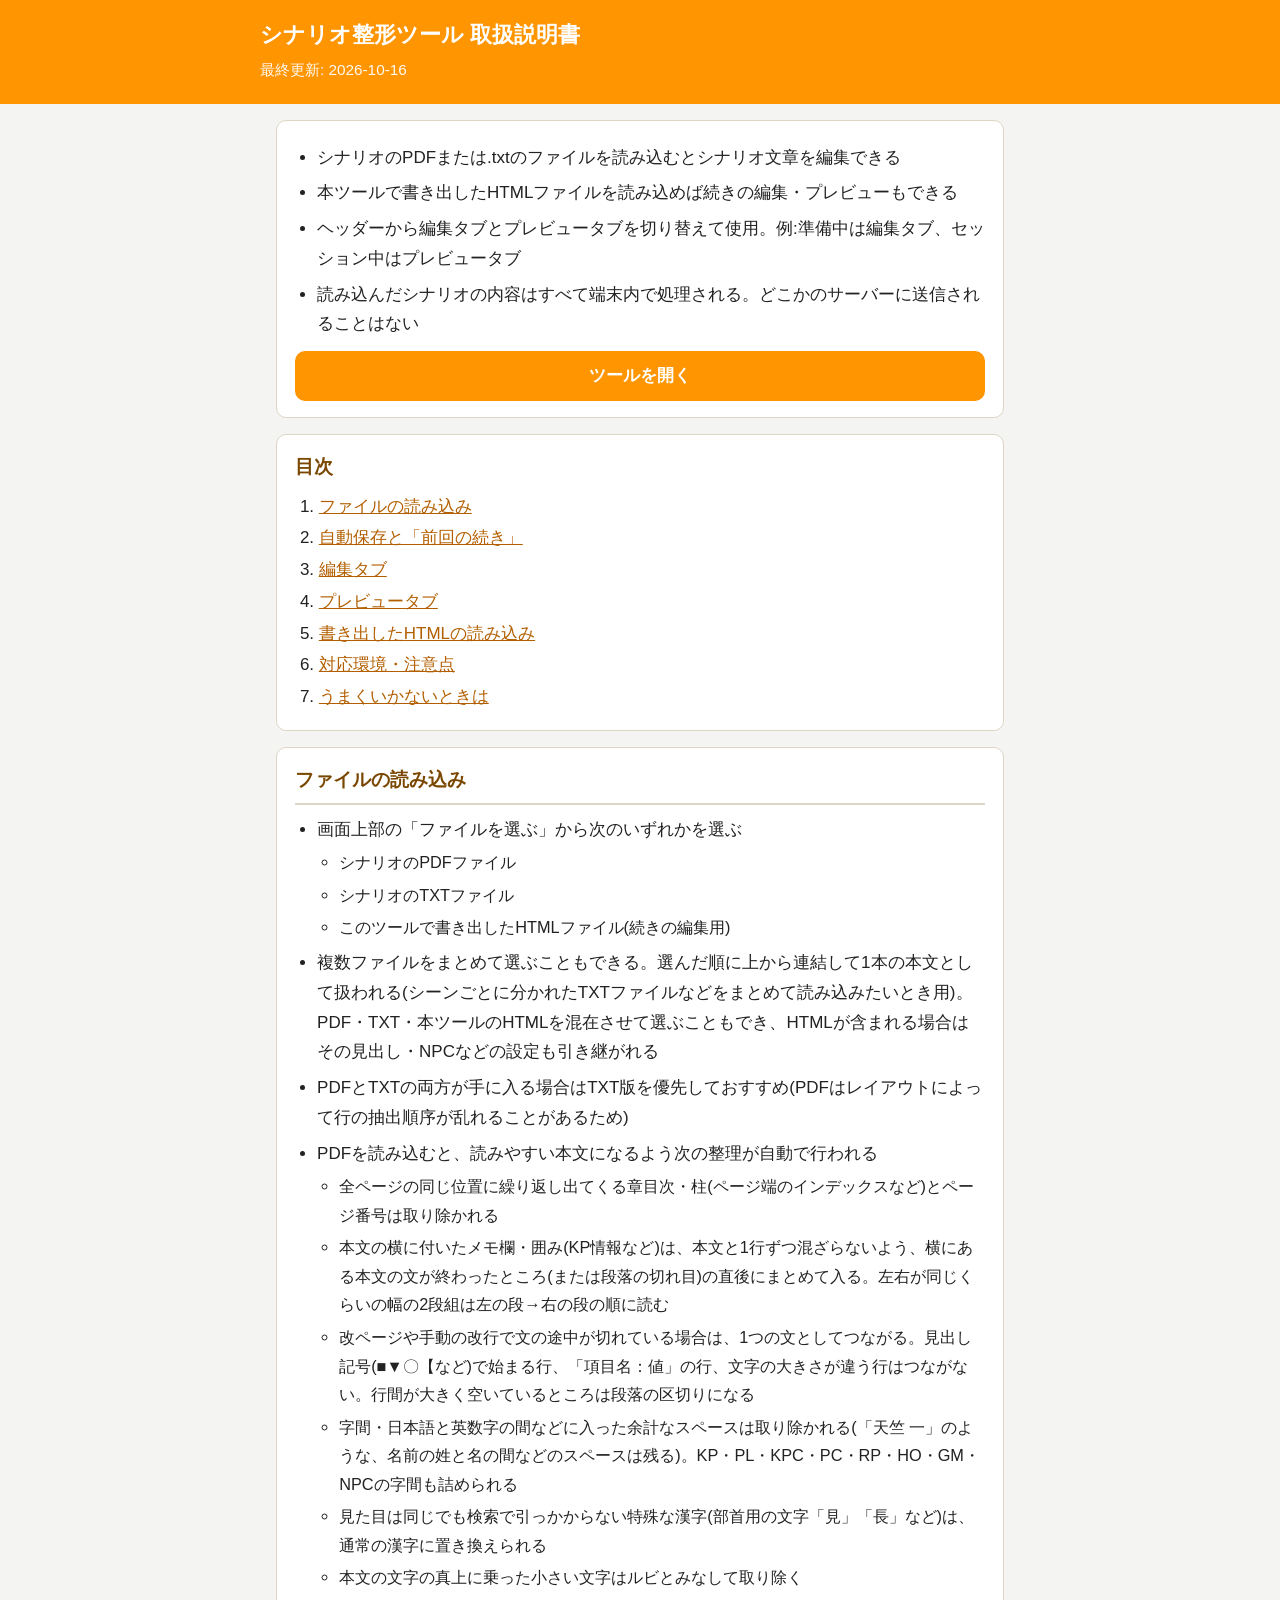
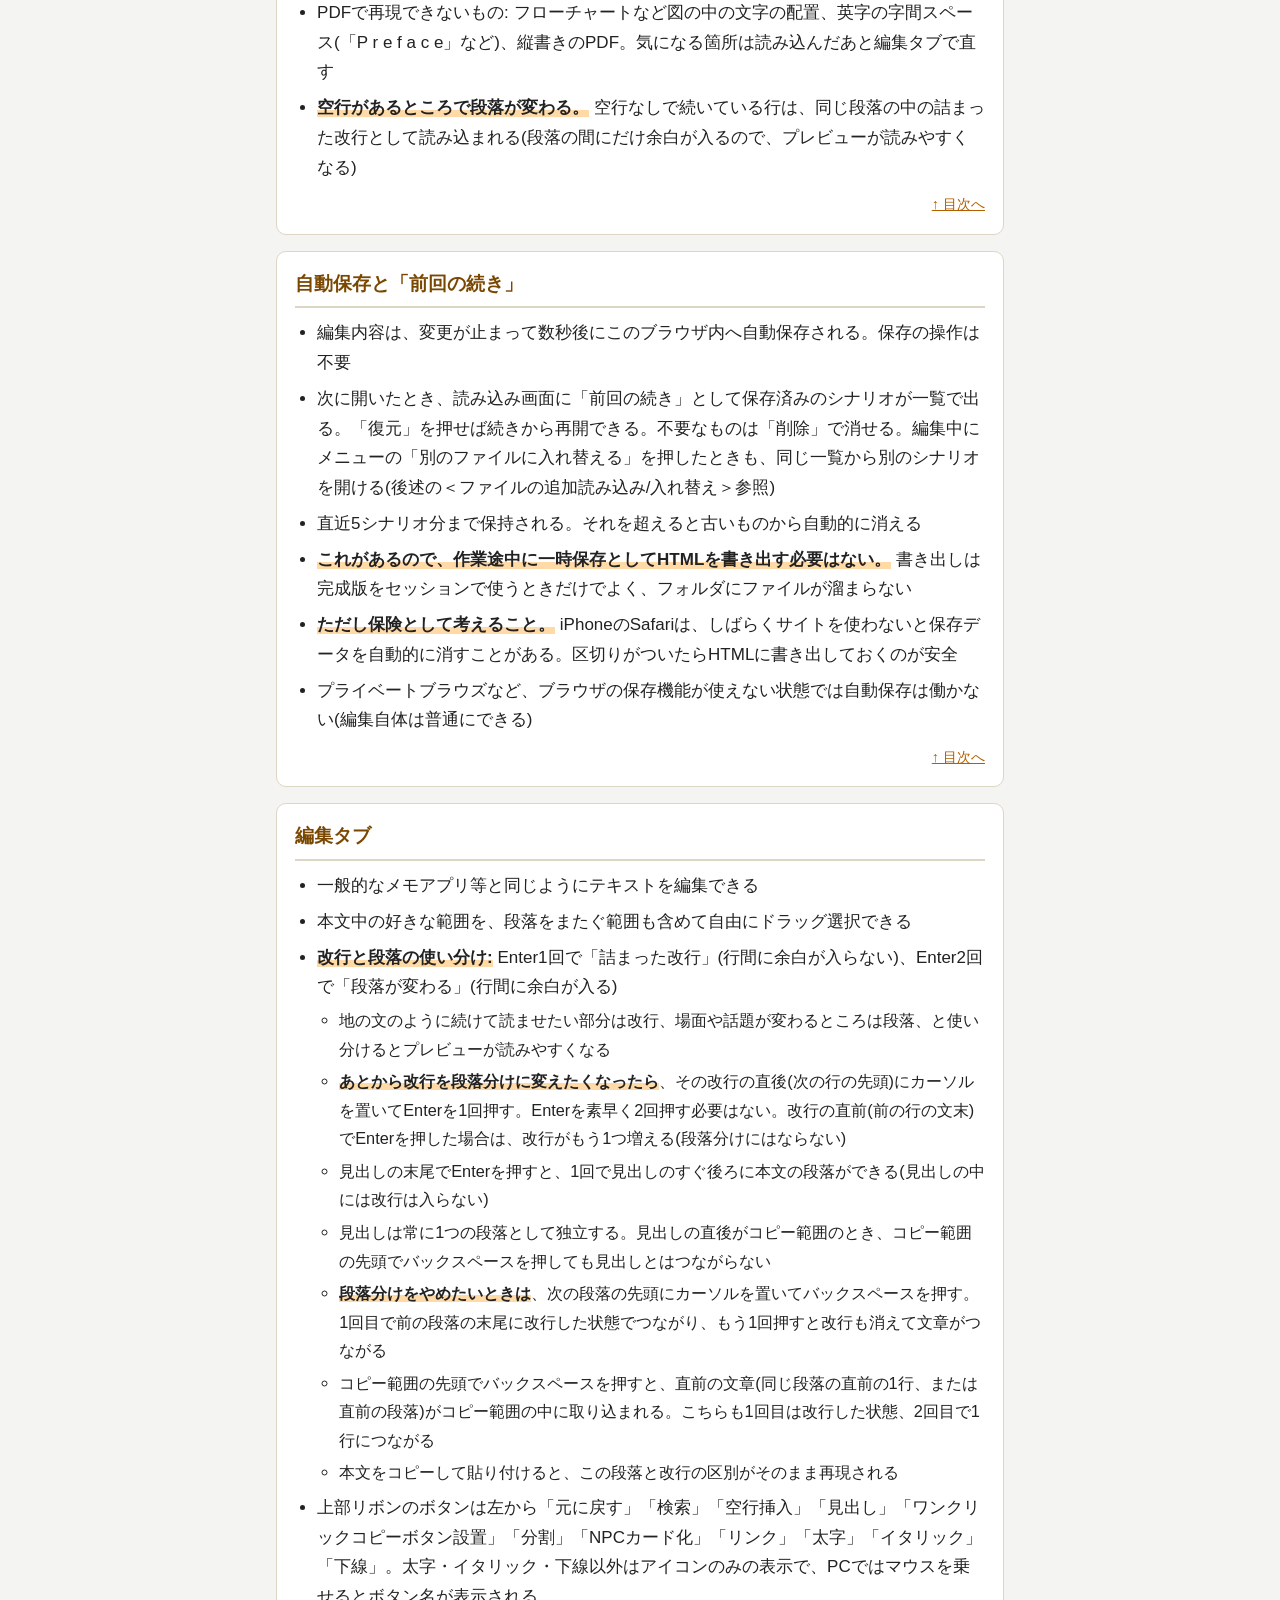
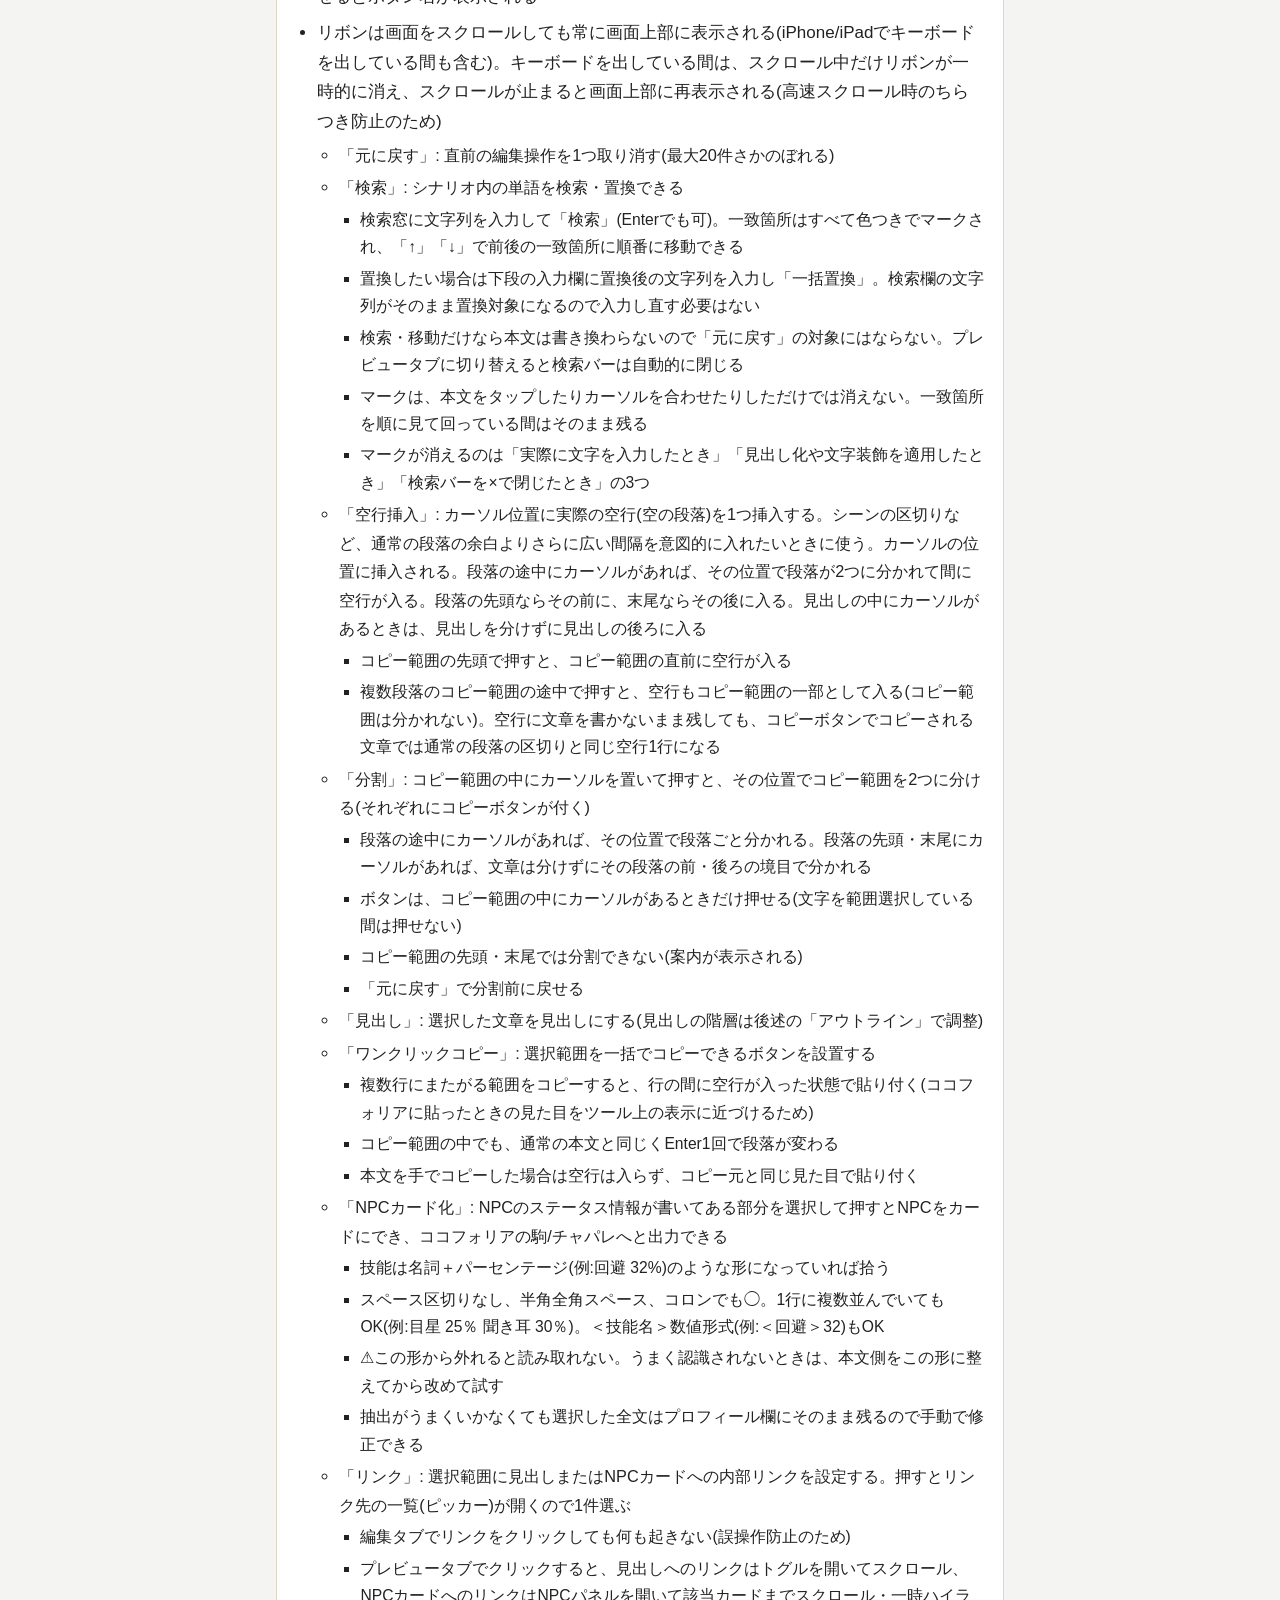
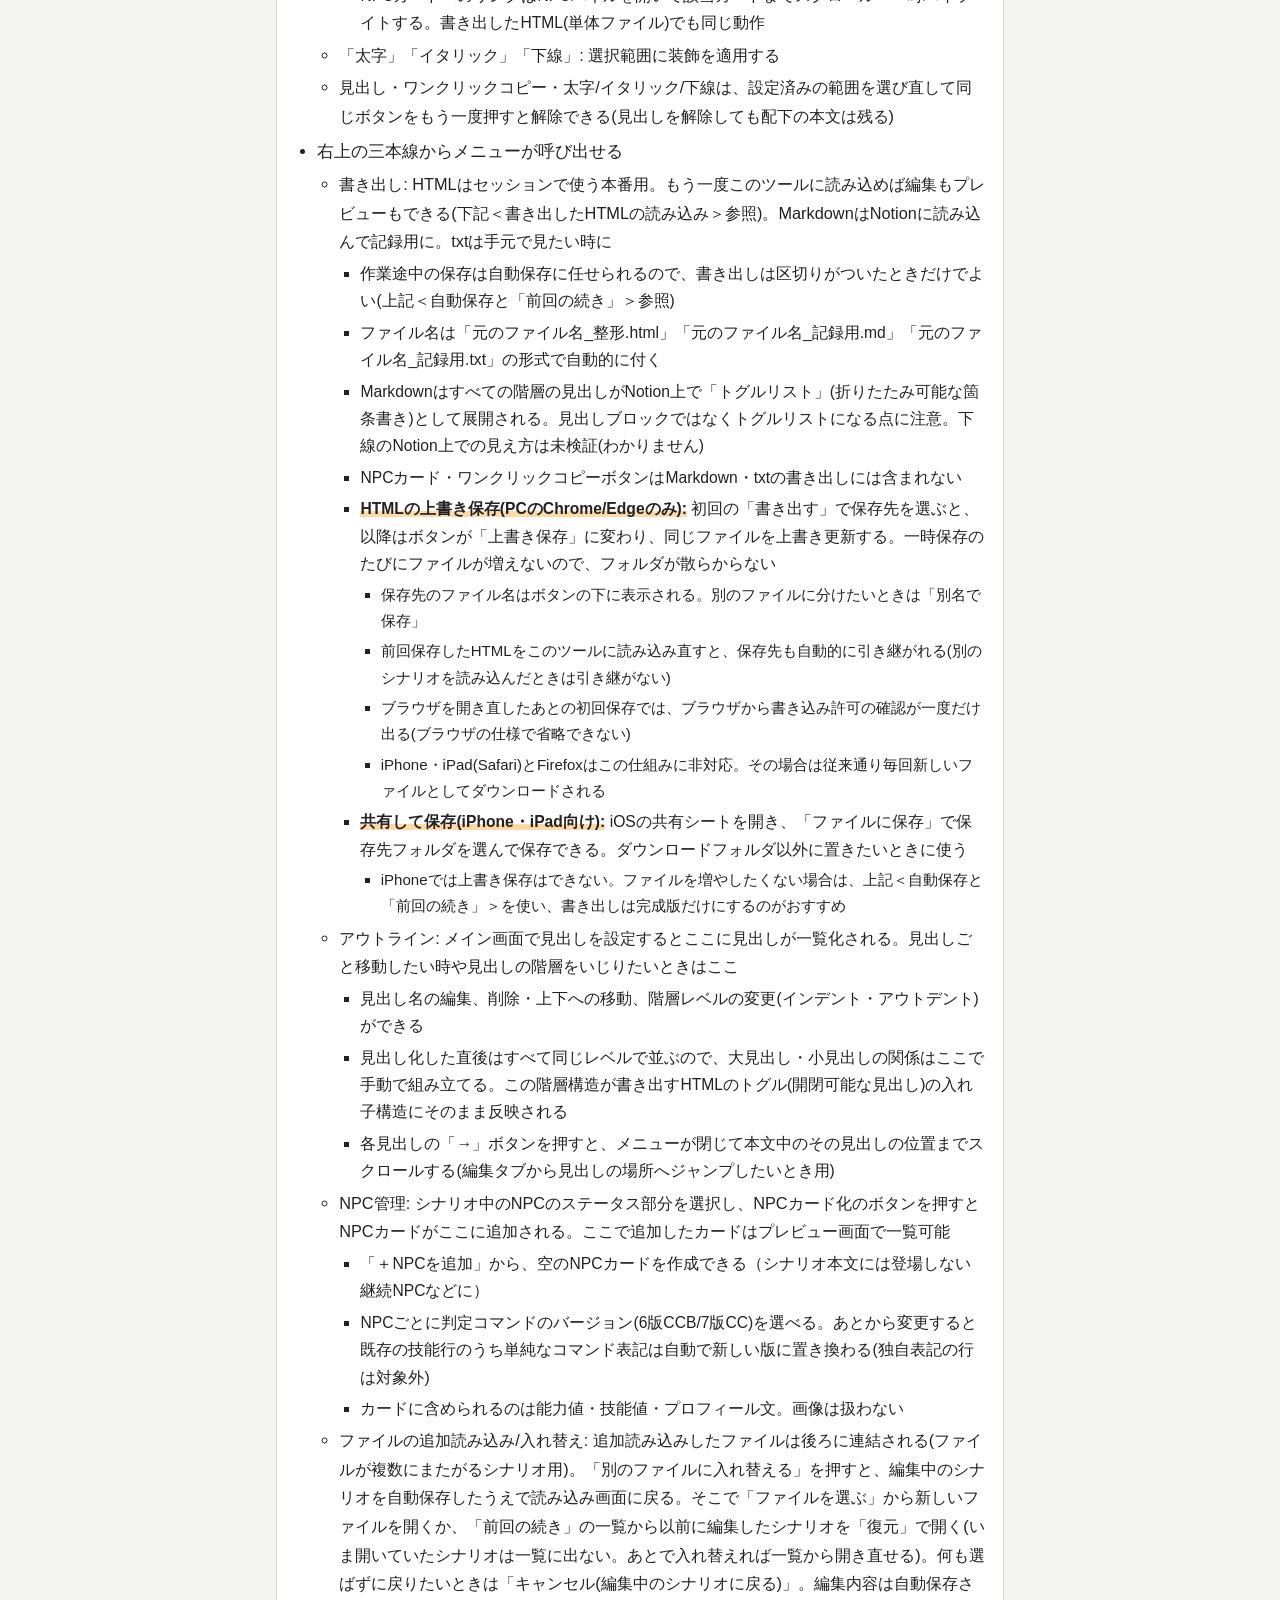
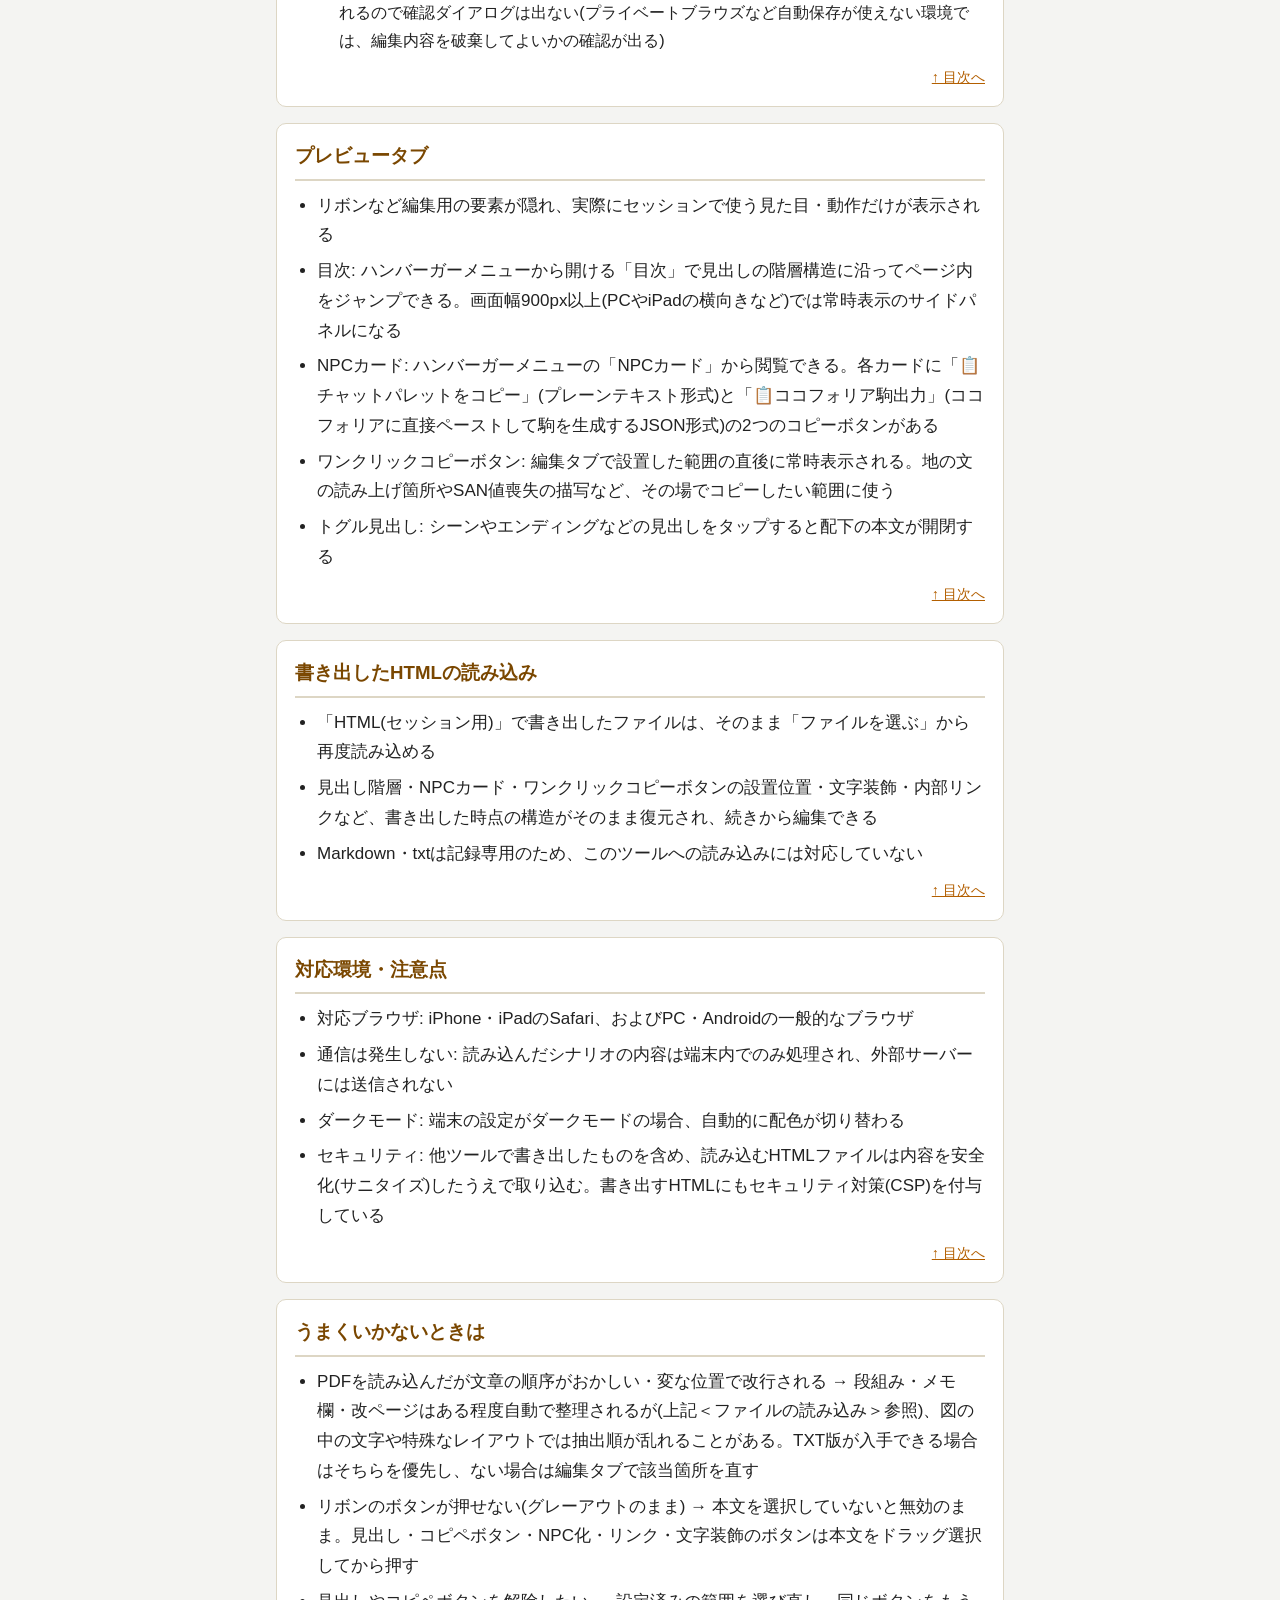
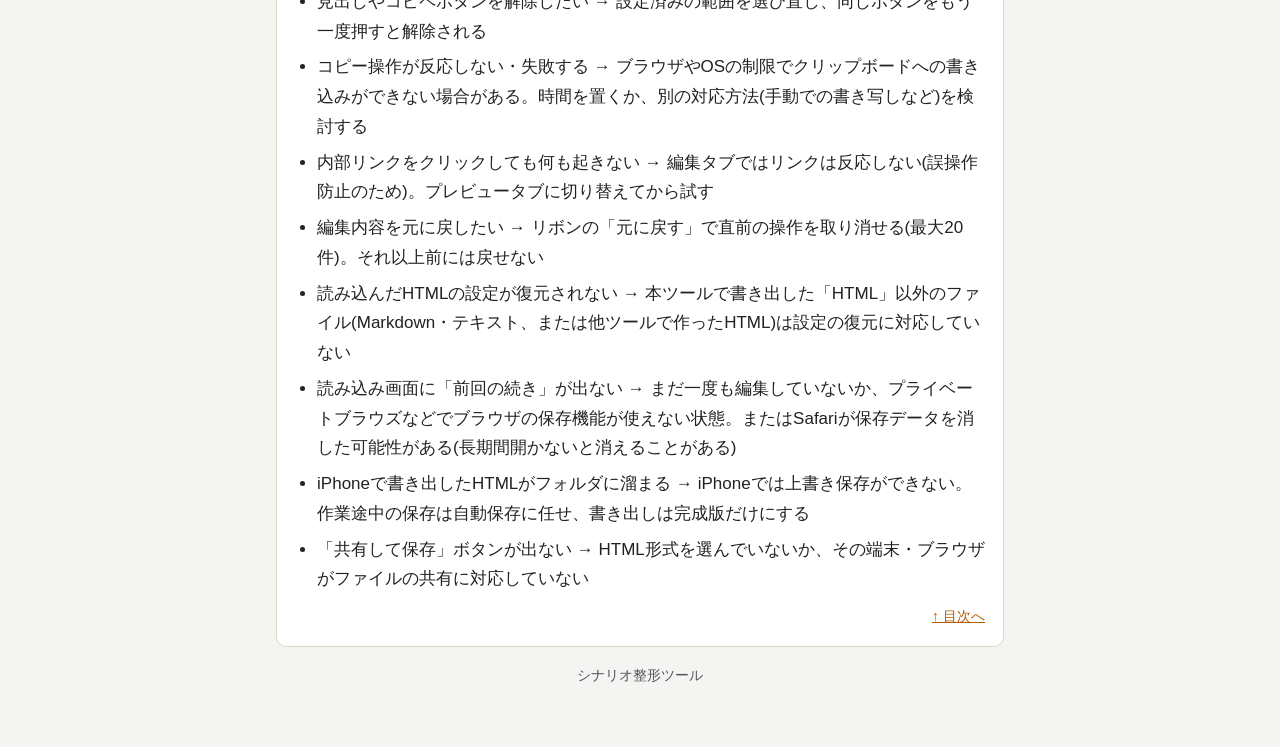
==== commit c4573718: "「別のファイルに入れ替える」で自動保存の履歴からも開けるようにする 押すと現在のシナリオを即時に自動保存して読み込み画面に戻し、 新しいファイルを選ぶか「前回の続き」から復元できるようにした。 いま開" ====
--- a/manual.html
+++ b/manual.html
@@ -94,8 +94,8 @@
   </nav>
 
   <div class="card-list"><section class="card sec" id="sec-1"><h2>ファイルの読み込み</h2><ul><li>画面上部の「ファイルを選ぶ」から次のいずれかを選ぶ<ul><li>シナリオのPDFファイル</li><li>シナリオのTXTファイル</li><li>このツールで書き出したHTMLファイル(続きの編集用)</li></ul></li><li>複数ファイルをまとめて選ぶこともできる。選んだ順に上から連結して1本の本文として扱われる(シーンごとに分かれたTXTファイルなどをまとめて読み込みたいとき用)。PDF・TXT・本ツールのHTMLを混在させて選ぶこともでき、HTMLが含まれる場合はその見出し・NPCなどの設定も引き継がれる</li><li>PDFとTXTの両方が手に入る場合はTXT版を優先しておすすめ(PDFはレイアウトによって行の抽出順序が乱れることがあるため)</li><li>PDFを読み込むと、読みやすい本文になるよう次の整理が自動で行われる<ul><li>全ページの同じ位置に繰り返し出てくる章目次・柱(ページ端のインデックスなど)とページ番号は取り除かれる</li><li>本文の横に付いたメモ欄・囲み(KP情報など)は、本文と1行ずつ混ざらないよう、横にある本文の文が終わったところ(または段落の切れ目)の直後にまとめて入る。左右が同じくらいの幅の2段組は左の段→右の段の順に読む</li><li>改ページや手動の改行で文の途中が切れている場合は、1つの文としてつながる。見出し記号(■▼〇【など)で始まる行、「項目名：値」の行、文字の大きさが違う行はつながない。行間が大きく空いているところは段落の区切りになる</li><li>字間・日本語と英数字の間などに入った余計なスペースは取り除かれる(「天竺 一」のような、名前の姓と名の間などのスペースは残る)。KP・PL・KPC・PC・RP・HO・GM・NPCの字間も詰められる</li><li>見た目は同じでも検索で引っかからない特殊な漢字(部首用の文字「⾒」「⻑」など)は、通常の漢字に置き換えられる</li><li>本文の文字の真上に乗った小さい文字はルビとみなして取り除く</li></ul></li><li>PDFで再現できないもの: フローチャートなど図の中の文字の配置、英字の字間スペース(「P r e f a c e」など)、縦書きのPDF。気になる箇所は読み込んだあと編集タブで直す</li><li><strong>空行があるところで段落が変わる。</strong> 空行なしで続いている行は、同じ段落の中の詰まった改行として読み込まれる(段落の間にだけ余白が入るので、プレビューが読みやすくなる)</li></ul><a class="to-top" href="#top">↑ 目次へ</a></section>
-<section class="card sec" id="sec-2"><h2>自動保存と「前回の続き」</h2><ul><li>編集内容は、変更が止まって数秒後にこのブラウザ内へ自動保存される。保存の操作は不要</li><li>次に開いたとき、読み込み画面に「前回の続き」として保存済みのシナリオが一覧で出る。「復元」を押せば続きから再開できる。不要なものは「削除」で消せる</li><li>直近5シナリオ分まで保持される。それを超えると古いものから自動的に消える</li><li><strong>これがあるので、作業途中に一時保存としてHTMLを書き出す必要はない。</strong> 書き出しは完成版をセッションで使うときだけでよく、フォルダにファイルが溜まらない</li><li><strong>ただし保険として考えること。</strong> iPhoneのSafariは、しばらくサイトを使わないと保存データを自動的に消すことがある。区切りがついたらHTMLに書き出しておくのが安全</li><li>プライベートブラウズなど、ブラウザの保存機能が使えない状態では自動保存は働かない(編集自体は普通にできる)</li></ul><a class="to-top" href="#top">↑ 目次へ</a></section>
-<section class="card sec" id="sec-3"><h2>編集タブ</h2><ul><li>一般的なメモアプリ等と同じようにテキストを編集できる</li><li>本文中の好きな範囲を、段落をまたぐ範囲も含めて自由にドラッグ選択できる</li><li><strong>改行と段落の使い分け:</strong> Enter1回で「詰まった改行」(行間に余白が入らない)、Enter2回で「段落が変わる」(行間に余白が入る)<ul><li>地の文のように続けて読ませたい部分は改行、場面や話題が変わるところは段落、と使い分けるとプレビューが読みやすくなる</li><li><strong>あとから改行を段落分けに変えたくなったら</strong>、その改行の直後(次の行の先頭)にカーソルを置いてEnterを1回押す。Enterを素早く2回押す必要はない。改行の直前(前の行の文末)でEnterを押した場合は、改行がもう1つ増える(段落分けにはならない)</li><li>見出しの末尾でEnterを押すと、1回で見出しのすぐ後ろに本文の段落ができる(見出しの中には改行は入らない)</li><li>見出しは常に1つの段落として独立する。見出しの直後がコピー範囲のとき、コピー範囲の先頭でバックスペースを押しても見出しとはつながらない</li><li><strong>段落分けをやめたいときは</strong>、次の段落の先頭にカーソルを置いてバックスペースを押す。1回目で前の段落の末尾に改行した状態でつながり、もう1回押すと改行も消えて文章がつながる</li><li>コピー範囲の先頭でバックスペースを押すと、直前の文章(同じ段落の直前の1行、または直前の段落)がコピー範囲の中に取り込まれる。こちらも1回目は改行した状態、2回目で1行につながる</li><li>本文をコピーして貼り付けると、この段落と改行の区別がそのまま再現される</li></ul></li><li>上部リボンのボタンは左から「元に戻す」「検索」「空行挿入」「見出し」「ワンクリックコピーボタン設置」「分割」「NPCカード化」「リンク」「太字」「イタリック」「下線」。太字・イタリック・下線以外はアイコンのみの表示で、PCではマウスを乗せるとボタン名が表示される</li><li>リボンは画面をスクロールしても常に画面上部に表示される(iPhone/iPadでキーボードを出している間も含む)。キーボードを出している間は、スクロール中だけリボンが一時的に消え、スクロールが止まると画面上部に再表示される(高速スクロール時のちらつき防止のため)<ul><li>「元に戻す」: 直前の編集操作を1つ取り消す(最大20件さかのぼれる)</li><li>「検索」: シナリオ内の単語を検索・置換できる<ul><li>検索窓に文字列を入力して「検索」(Enterでも可)。一致箇所はすべて色つきでマークされ、「↑」「↓」で前後の一致箇所に順番に移動できる</li><li>置換したい場合は下段の入力欄に置換後の文字列を入力し「一括置換」。検索欄の文字列がそのまま置換対象になるので入力し直す必要はない</li><li>検索・移動だけなら本文は書き換わらないので「元に戻す」の対象にはならない。プレビュータブに切り替えると検索バーは自動的に閉じる</li><li>マークは、本文をタップしたりカーソルを合わせたりしただけでは消えない。一致箇所を順に見て回っている間はそのまま残る</li><li>マークが消えるのは「実際に文字を入力したとき」「見出し化や文字装飾を適用したとき」「検索バーを&#215;で閉じたとき」の3つ</li></ul></li><li>「空行挿入」: カーソル位置に実際の空行(空の段落)を1つ挿入する。シーンの区切りなど、通常の段落の余白よりさらに広い間隔を意図的に入れたいときに使う。カーソルの位置に挿入される。段落の途中にカーソルがあれば、その位置で段落が2つに分かれて間に空行が入る。段落の先頭ならその前に、末尾ならその後に入る。見出しの中にカーソルがあるときは、見出しを分けずに見出しの後ろに入る<ul><li>コピー範囲の先頭で押すと、コピー範囲の直前に空行が入る</li><li>複数段落のコピー範囲の途中で押すと、空行もコピー範囲の一部として入る(コピー範囲は分かれない)。空行に文章を書かないまま残しても、コピーボタンでコピーされる文章では通常の段落の区切りと同じ空行1行になる</li></ul></li><li>「分割」: コピー範囲の中にカーソルを置いて押すと、その位置でコピー範囲を2つに分ける(それぞれにコピーボタンが付く)<ul><li>段落の途中にカーソルがあれば、その位置で段落ごと分かれる。段落の先頭・末尾にカーソルがあれば、文章は分けずにその段落の前・後ろの境目で分かれる</li><li>ボタンは、コピー範囲の中にカーソルがあるときだけ押せる(文字を範囲選択している間は押せない)</li><li>コピー範囲の先頭・末尾では分割できない(案内が表示される)</li><li>「元に戻す」で分割前に戻せる</li></ul></li><li>「見出し」: 選択した文章を見出しにする(見出しの階層は後述の「アウトライン」で調整)</li><li>「ワンクリックコピー」: 選択範囲を一括でコピーできるボタンを設置する<ul><li>複数行にまたがる範囲をコピーすると、行の間に空行が入った状態で貼り付く(ココフォリアに貼ったときの見た目をツール上の表示に近づけるため)</li><li>コピー範囲の中でも、通常の本文と同じくEnter1回で段落が変わる</li><li>本文を手でコピーした場合は空行は入らず、コピー元と同じ見た目で貼り付く</li></ul></li><li>「NPCカード化」: NPCのステータス情報が書いてある部分を選択して押すとNPCをカードにでき、ココフォリアの駒/チャパレへと出力できる<ul><li>技能は名詞＋パーセンテージ(例:回避 32%)のような形になっていれば拾う</li><li>スペース区切りなし、半角全角スペース、コロンでも◯。1行に複数並んでいてもOK(例:目星 25％ 聞き耳 30％)。＜技能名＞数値形式(例:＜回避＞32)もOK</li><li>⚠この形から外れると読み取れない。うまく認識されないときは、本文側をこの形に整えてから改めて試す</li><li>抽出がうまくいかなくても選択した全文はプロフィール欄にそのまま残るので手動で修正できる</li></ul></li><li>「リンク」: 選択範囲に見出しまたはNPCカードへの内部リンクを設定する。押すとリンク先の一覧(ピッカー)が開くので1件選ぶ<ul><li>編集タブでリンクをクリックしても何も起きない(誤操作防止のため)</li><li>プレビュータブでクリックすると、見出しへのリンクはトグルを開いてスクロール、NPCカードへのリンクはNPCパネルを開いて該当カードまでスクロール・一時ハイライトする。書き出したHTML(単体ファイル)でも同じ動作</li></ul></li><li>「太字」「イタリック」「下線」: 選択範囲に装飾を適用する</li><li>見出し・ワンクリックコピー・太字/イタリック/下線は、設定済みの範囲を選び直して同じボタンをもう一度押すと解除できる(見出しを解除しても配下の本文は残る)</li></ul></li><li>右上の三本線からメニューが呼び出せる<ul><li>書き出し: HTMLはセッションで使う本番用。もう一度このツールに読み込めば編集もプレビューもできる(下記＜書き出したHTMLの読み込み＞参照)。MarkdownはNotionに読み込んで記録用に。txtは手元で見たい時に<ul><li>作業途中の保存は自動保存に任せられるので、書き出しは区切りがついたときだけでよい(上記＜自動保存と「前回の続き」＞参照)</li><li>ファイル名は「元のファイル名_整形.html」「元のファイル名_記録用.md」「元のファイル名_記録用.txt」の形式で自動的に付く</li><li>Markdownはすべての階層の見出しがNotion上で「トグルリスト」(折りたたみ可能な箇条書き)として展開される。見出しブロックではなくトグルリストになる点に注意。下線のNotion上での見え方は未検証(わかりません)</li><li>NPCカード・ワンクリックコピーボタンはMarkdown・txtの書き出しには含まれない</li><li><strong>HTMLの上書き保存(PCのChrome/Edgeのみ):</strong> 初回の「書き出す」で保存先を選ぶと、以降はボタンが「上書き保存」に変わり、同じファイルを上書き更新する。一時保存のたびにファイルが増えないので、フォルダが散らからない<ul><li>保存先のファイル名はボタンの下に表示される。別のファイルに分けたいときは「別名で保存」</li><li>前回保存したHTMLをこのツールに読み込み直すと、保存先も自動的に引き継がれる(別のシナリオを読み込んだときは引き継がない)</li><li>ブラウザを開き直したあとの初回保存では、ブラウザから書き込み許可の確認が一度だけ出る(ブラウザの仕様で省略できない)</li><li>iPhone・iPad(Safari)とFirefoxはこの仕組みに非対応。その場合は従来通り毎回新しいファイルとしてダウンロードされる</li></ul></li><li><strong>共有して保存(iPhone・iPad向け):</strong> iOSの共有シートを開き、「ファイルに保存」で保存先フォルダを選んで保存できる。ダウンロードフォルダ以外に置きたいときに使う<ul><li>iPhoneでは上書き保存はできない。ファイルを増やしたくない場合は、上記＜自動保存と「前回の続き」＞を使い、書き出しは完成版だけにするのがおすすめ</li></ul></li></ul></li><li>アウトライン: メイン画面で見出しを設定するとここに見出しが一覧化される。見出しごと移動したい時や見出しの階層をいじりたいときはここ<ul><li>見出し名の編集、削除・上下への移動、階層レベルの変更(インデント・アウトデント)ができる</li><li>見出し化した直後はすべて同じレベルで並ぶので、大見出し・小見出しの関係はここで手動で組み立てる。この階層構造が書き出すHTMLのトグル(開閉可能な見出し)の入れ子構造にそのまま反映される</li><li>各見出しの「→」ボタンを押すと、メニューが閉じて本文中のその見出しの位置までスクロールする(編集タブから見出しの場所へジャンプしたいとき用)</li></ul></li><li>NPC管理: シナリオ中のNPCのステータス部分を選択し、NPCカード化のボタンを押すとNPCカードがここに追加される。ここで追加したカードはプレビュー画面で一覧可能<ul><li>「＋NPCを追加」から、空のNPCカードを作成できる（シナリオ本文には登場しない継続NPCなどに）</li><li>NPCごとに判定コマンドのバージョン(6版CCB/7版CC)を選べる。あとから変更すると既存の技能行のうち単純なコマンド表記は自動で新しい版に置き換わる(独自表記の行は対象外)</li><li>カードに含められるのは能力値・技能値・プロフィール文。画像は扱わない</li></ul></li><li>ファイルの追加読み込み/入れ替え: 追加読み込みしたファイルは後ろに連結される(ファイルが複数にまたがるシナリオ用)。読み込むファイルの入れ替えも可能(現在の編集内容を破棄するため確認ダイアログが出る)</li></ul></li></ul><a class="to-top" href="#top">↑ 目次へ</a></section>
+<section class="card sec" id="sec-2"><h2>自動保存と「前回の続き」</h2><ul><li>編集内容は、変更が止まって数秒後にこのブラウザ内へ自動保存される。保存の操作は不要</li><li>次に開いたとき、読み込み画面に「前回の続き」として保存済みのシナリオが一覧で出る。「復元」を押せば続きから再開できる。不要なものは「削除」で消せる。編集中にメニューの「別のファイルに入れ替える」を押したときも、同じ一覧から別のシナリオを開ける(後述の＜ファイルの追加読み込み/入れ替え＞参照)</li><li>直近5シナリオ分まで保持される。それを超えると古いものから自動的に消える</li><li><strong>これがあるので、作業途中に一時保存としてHTMLを書き出す必要はない。</strong> 書き出しは完成版をセッションで使うときだけでよく、フォルダにファイルが溜まらない</li><li><strong>ただし保険として考えること。</strong> iPhoneのSafariは、しばらくサイトを使わないと保存データを自動的に消すことがある。区切りがついたらHTMLに書き出しておくのが安全</li><li>プライベートブラウズなど、ブラウザの保存機能が使えない状態では自動保存は働かない(編集自体は普通にできる)</li></ul><a class="to-top" href="#top">↑ 目次へ</a></section>
+<section class="card sec" id="sec-3"><h2>編集タブ</h2><ul><li>一般的なメモアプリ等と同じようにテキストを編集できる</li><li>本文中の好きな範囲を、段落をまたぐ範囲も含めて自由にドラッグ選択できる</li><li><strong>改行と段落の使い分け:</strong> Enter1回で「詰まった改行」(行間に余白が入らない)、Enter2回で「段落が変わる」(行間に余白が入る)<ul><li>地の文のように続けて読ませたい部分は改行、場面や話題が変わるところは段落、と使い分けるとプレビューが読みやすくなる</li><li><strong>あとから改行を段落分けに変えたくなったら</strong>、その改行の直後(次の行の先頭)にカーソルを置いてEnterを1回押す。Enterを素早く2回押す必要はない。改行の直前(前の行の文末)でEnterを押した場合は、改行がもう1つ増える(段落分けにはならない)</li><li>見出しの末尾でEnterを押すと、1回で見出しのすぐ後ろに本文の段落ができる(見出しの中には改行は入らない)</li><li>見出しは常に1つの段落として独立する。見出しの直後がコピー範囲のとき、コピー範囲の先頭でバックスペースを押しても見出しとはつながらない</li><li><strong>段落分けをやめたいときは</strong>、次の段落の先頭にカーソルを置いてバックスペースを押す。1回目で前の段落の末尾に改行した状態でつながり、もう1回押すと改行も消えて文章がつながる</li><li>コピー範囲の先頭でバックスペースを押すと、直前の文章(同じ段落の直前の1行、または直前の段落)がコピー範囲の中に取り込まれる。こちらも1回目は改行した状態、2回目で1行につながる</li><li>本文をコピーして貼り付けると、この段落と改行の区別がそのまま再現される</li></ul></li><li>上部リボンのボタンは左から「元に戻す」「検索」「空行挿入」「見出し」「ワンクリックコピーボタン設置」「分割」「NPCカード化」「リンク」「太字」「イタリック」「下線」。太字・イタリック・下線以外はアイコンのみの表示で、PCではマウスを乗せるとボタン名が表示される</li><li>リボンは画面をスクロールしても常に画面上部に表示される(iPhone/iPadでキーボードを出している間も含む)。キーボードを出している間は、スクロール中だけリボンが一時的に消え、スクロールが止まると画面上部に再表示される(高速スクロール時のちらつき防止のため)<ul><li>「元に戻す」: 直前の編集操作を1つ取り消す(最大20件さかのぼれる)</li><li>「検索」: シナリオ内の単語を検索・置換できる<ul><li>検索窓に文字列を入力して「検索」(Enterでも可)。一致箇所はすべて色つきでマークされ、「↑」「↓」で前後の一致箇所に順番に移動できる</li><li>置換したい場合は下段の入力欄に置換後の文字列を入力し「一括置換」。検索欄の文字列がそのまま置換対象になるので入力し直す必要はない</li><li>検索・移動だけなら本文は書き換わらないので「元に戻す」の対象にはならない。プレビュータブに切り替えると検索バーは自動的に閉じる</li><li>マークは、本文をタップしたりカーソルを合わせたりしただけでは消えない。一致箇所を順に見て回っている間はそのまま残る</li><li>マークが消えるのは「実際に文字を入力したとき」「見出し化や文字装飾を適用したとき」「検索バーを&#215;で閉じたとき」の3つ</li></ul></li><li>「空行挿入」: カーソル位置に実際の空行(空の段落)を1つ挿入する。シーンの区切りなど、通常の段落の余白よりさらに広い間隔を意図的に入れたいときに使う。カーソルの位置に挿入される。段落の途中にカーソルがあれば、その位置で段落が2つに分かれて間に空行が入る。段落の先頭ならその前に、末尾ならその後に入る。見出しの中にカーソルがあるときは、見出しを分けずに見出しの後ろに入る<ul><li>コピー範囲の先頭で押すと、コピー範囲の直前に空行が入る</li><li>複数段落のコピー範囲の途中で押すと、空行もコピー範囲の一部として入る(コピー範囲は分かれない)。空行に文章を書かないまま残しても、コピーボタンでコピーされる文章では通常の段落の区切りと同じ空行1行になる</li></ul></li><li>「分割」: コピー範囲の中にカーソルを置いて押すと、その位置でコピー範囲を2つに分ける(それぞれにコピーボタンが付く)<ul><li>段落の途中にカーソルがあれば、その位置で段落ごと分かれる。段落の先頭・末尾にカーソルがあれば、文章は分けずにその段落の前・後ろの境目で分かれる</li><li>ボタンは、コピー範囲の中にカーソルがあるときだけ押せる(文字を範囲選択している間は押せない)</li><li>コピー範囲の先頭・末尾では分割できない(案内が表示される)</li><li>「元に戻す」で分割前に戻せる</li></ul></li><li>「見出し」: 選択した文章を見出しにする(見出しの階層は後述の「アウトライン」で調整)</li><li>「ワンクリックコピー」: 選択範囲を一括でコピーできるボタンを設置する<ul><li>複数行にまたがる範囲をコピーすると、行の間に空行が入った状態で貼り付く(ココフォリアに貼ったときの見た目をツール上の表示に近づけるため)</li><li>コピー範囲の中でも、通常の本文と同じくEnter1回で段落が変わる</li><li>本文を手でコピーした場合は空行は入らず、コピー元と同じ見た目で貼り付く</li></ul></li><li>「NPCカード化」: NPCのステータス情報が書いてある部分を選択して押すとNPCをカードにでき、ココフォリアの駒/チャパレへと出力できる<ul><li>技能は名詞＋パーセンテージ(例:回避 32%)のような形になっていれば拾う</li><li>スペース区切りなし、半角全角スペース、コロンでも◯。1行に複数並んでいてもOK(例:目星 25％ 聞き耳 30％)。＜技能名＞数値形式(例:＜回避＞32)もOK</li><li>⚠この形から外れると読み取れない。うまく認識されないときは、本文側をこの形に整えてから改めて試す</li><li>抽出がうまくいかなくても選択した全文はプロフィール欄にそのまま残るので手動で修正できる</li></ul></li><li>「リンク」: 選択範囲に見出しまたはNPCカードへの内部リンクを設定する。押すとリンク先の一覧(ピッカー)が開くので1件選ぶ<ul><li>編集タブでリンクをクリックしても何も起きない(誤操作防止のため)</li><li>プレビュータブでクリックすると、見出しへのリンクはトグルを開いてスクロール、NPCカードへのリンクはNPCパネルを開いて該当カードまでスクロール・一時ハイライトする。書き出したHTML(単体ファイル)でも同じ動作</li></ul></li><li>「太字」「イタリック」「下線」: 選択範囲に装飾を適用する</li><li>見出し・ワンクリックコピー・太字/イタリック/下線は、設定済みの範囲を選び直して同じボタンをもう一度押すと解除できる(見出しを解除しても配下の本文は残る)</li></ul></li><li>右上の三本線からメニューが呼び出せる<ul><li>書き出し: HTMLはセッションで使う本番用。もう一度このツールに読み込めば編集もプレビューもできる(下記＜書き出したHTMLの読み込み＞参照)。MarkdownはNotionに読み込んで記録用に。txtは手元で見たい時に<ul><li>作業途中の保存は自動保存に任せられるので、書き出しは区切りがついたときだけでよい(上記＜自動保存と「前回の続き」＞参照)</li><li>ファイル名は「元のファイル名_整形.html」「元のファイル名_記録用.md」「元のファイル名_記録用.txt」の形式で自動的に付く</li><li>Markdownはすべての階層の見出しがNotion上で「トグルリスト」(折りたたみ可能な箇条書き)として展開される。見出しブロックではなくトグルリストになる点に注意。下線のNotion上での見え方は未検証(わかりません)</li><li>NPCカード・ワンクリックコピーボタンはMarkdown・txtの書き出しには含まれない</li><li><strong>HTMLの上書き保存(PCのChrome/Edgeのみ):</strong> 初回の「書き出す」で保存先を選ぶと、以降はボタンが「上書き保存」に変わり、同じファイルを上書き更新する。一時保存のたびにファイルが増えないので、フォルダが散らからない<ul><li>保存先のファイル名はボタンの下に表示される。別のファイルに分けたいときは「別名で保存」</li><li>前回保存したHTMLをこのツールに読み込み直すと、保存先も自動的に引き継がれる(別のシナリオを読み込んだときは引き継がない)</li><li>ブラウザを開き直したあとの初回保存では、ブラウザから書き込み許可の確認が一度だけ出る(ブラウザの仕様で省略できない)</li><li>iPhone・iPad(Safari)とFirefoxはこの仕組みに非対応。その場合は従来通り毎回新しいファイルとしてダウンロードされる</li></ul></li><li><strong>共有して保存(iPhone・iPad向け):</strong> iOSの共有シートを開き、「ファイルに保存」で保存先フォルダを選んで保存できる。ダウンロードフォルダ以外に置きたいときに使う<ul><li>iPhoneでは上書き保存はできない。ファイルを増やしたくない場合は、上記＜自動保存と「前回の続き」＞を使い、書き出しは完成版だけにするのがおすすめ</li></ul></li></ul></li><li>アウトライン: メイン画面で見出しを設定するとここに見出しが一覧化される。見出しごと移動したい時や見出しの階層をいじりたいときはここ<ul><li>見出し名の編集、削除・上下への移動、階層レベルの変更(インデント・アウトデント)ができる</li><li>見出し化した直後はすべて同じレベルで並ぶので、大見出し・小見出しの関係はここで手動で組み立てる。この階層構造が書き出すHTMLのトグル(開閉可能な見出し)の入れ子構造にそのまま反映される</li><li>各見出しの「→」ボタンを押すと、メニューが閉じて本文中のその見出しの位置までスクロールする(編集タブから見出しの場所へジャンプしたいとき用)</li></ul></li><li>NPC管理: シナリオ中のNPCのステータス部分を選択し、NPCカード化のボタンを押すとNPCカードがここに追加される。ここで追加したカードはプレビュー画面で一覧可能<ul><li>「＋NPCを追加」から、空のNPCカードを作成できる（シナリオ本文には登場しない継続NPCなどに）</li><li>NPCごとに判定コマンドのバージョン(6版CCB/7版CC)を選べる。あとから変更すると既存の技能行のうち単純なコマンド表記は自動で新しい版に置き換わる(独自表記の行は対象外)</li><li>カードに含められるのは能力値・技能値・プロフィール文。画像は扱わない</li></ul></li><li>ファイルの追加読み込み/入れ替え: 追加読み込みしたファイルは後ろに連結される(ファイルが複数にまたがるシナリオ用)。「別のファイルに入れ替える」を押すと、編集中のシナリオを自動保存したうえで読み込み画面に戻る。そこで「ファイルを選ぶ」から新しいファイルを開くか、「前回の続き」の一覧から以前に編集したシナリオを「復元」で開く(いま開いていたシナリオは一覧に出ない。あとで入れ替えれば一覧から開き直せる)。何も選ばずに戻りたいときは「キャンセル(編集中のシナリオに戻る)」。編集内容は自動保存されるので確認ダイアログは出ない(プライベートブラウズなど自動保存が使えない環境では、編集内容を破棄してよいかの確認が出る)</li></ul></li></ul><a class="to-top" href="#top">↑ 目次へ</a></section>
 <section class="card sec" id="sec-4"><h2>プレビュータブ</h2><ul><li>リボンなど編集用の要素が隠れ、実際にセッションで使う見た目・動作だけが表示される</li><li>目次: ハンバーガーメニューから開ける「目次」で見出しの階層構造に沿ってページ内をジャンプできる。画面幅900px以上(PCやiPadの横向きなど)では常時表示のサイドパネルになる</li><li>NPCカード: ハンバーガーメニューの「NPCカード」から閲覧できる。各カードに「📋チャットパレットをコピー」(プレーンテキスト形式)と「📋ココフォリア駒出力」(ココフォリアに直接ペーストして駒を生成するJSON形式)の2つのコピーボタンがある</li><li>ワンクリックコピーボタン: 編集タブで設置した範囲の直後に常時表示される。地の文の読み上げ箇所やSAN値喪失の描写など、その場でコピーしたい範囲に使う</li><li>トグル見出し: シーンやエンディングなどの見出しをタップすると配下の本文が開閉する</li></ul><a class="to-top" href="#top">↑ 目次へ</a></section>
 <section class="card sec" id="sec-5"><h2>書き出したHTMLの読み込み</h2><ul><li>「HTML(セッション用)」で書き出したファイルは、そのまま「ファイルを選ぶ」から再度読み込める</li><li>見出し階層・NPCカード・ワンクリックコピーボタンの設置位置・文字装飾・内部リンクなど、書き出した時点の構造がそのまま復元され、続きから編集できる</li><li>Markdown・txtは記録専用のため、このツールへの読み込みには対応していない</li></ul><a class="to-top" href="#top">↑ 目次へ</a></section>
 <section class="card sec" id="sec-6"><h2>対応環境・注意点</h2><ul><li>対応ブラウザ: iPhone・iPadのSafari、およびPC・Androidの一般的なブラウザ</li><li>通信は発生しない: 読み込んだシナリオの内容は端末内でのみ処理され、外部サーバーには送信されない</li><li>ダークモード: 端末の設定がダークモードの場合、自動的に配色が切り替わる</li><li>セキュリティ: 他ツールで書き出したものを含め、読み込むHTMLファイルは内容を安全化(サニタイズ)したうえで取り込む。書き出すHTMLにもセキュリティ対策(CSP)を付与している</li></ul><a class="to-top" href="#top">↑ 目次へ</a></section>
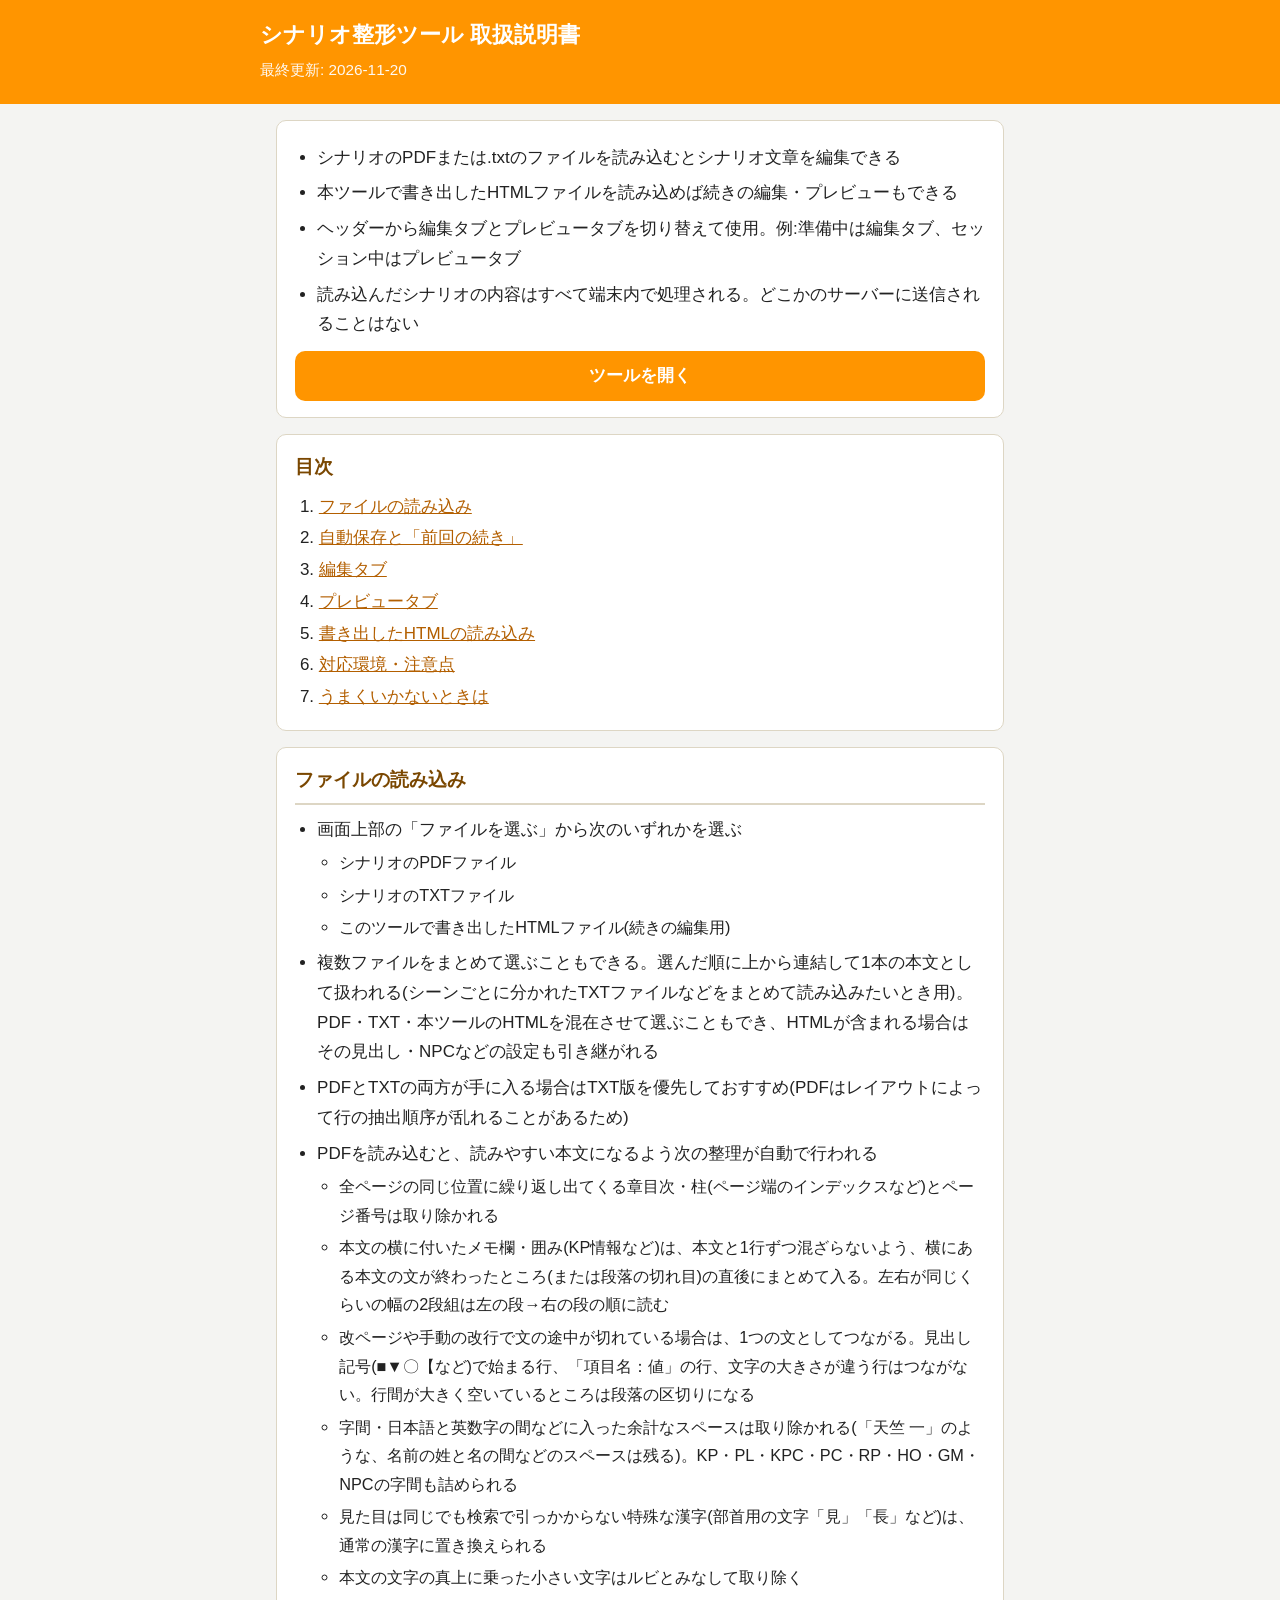
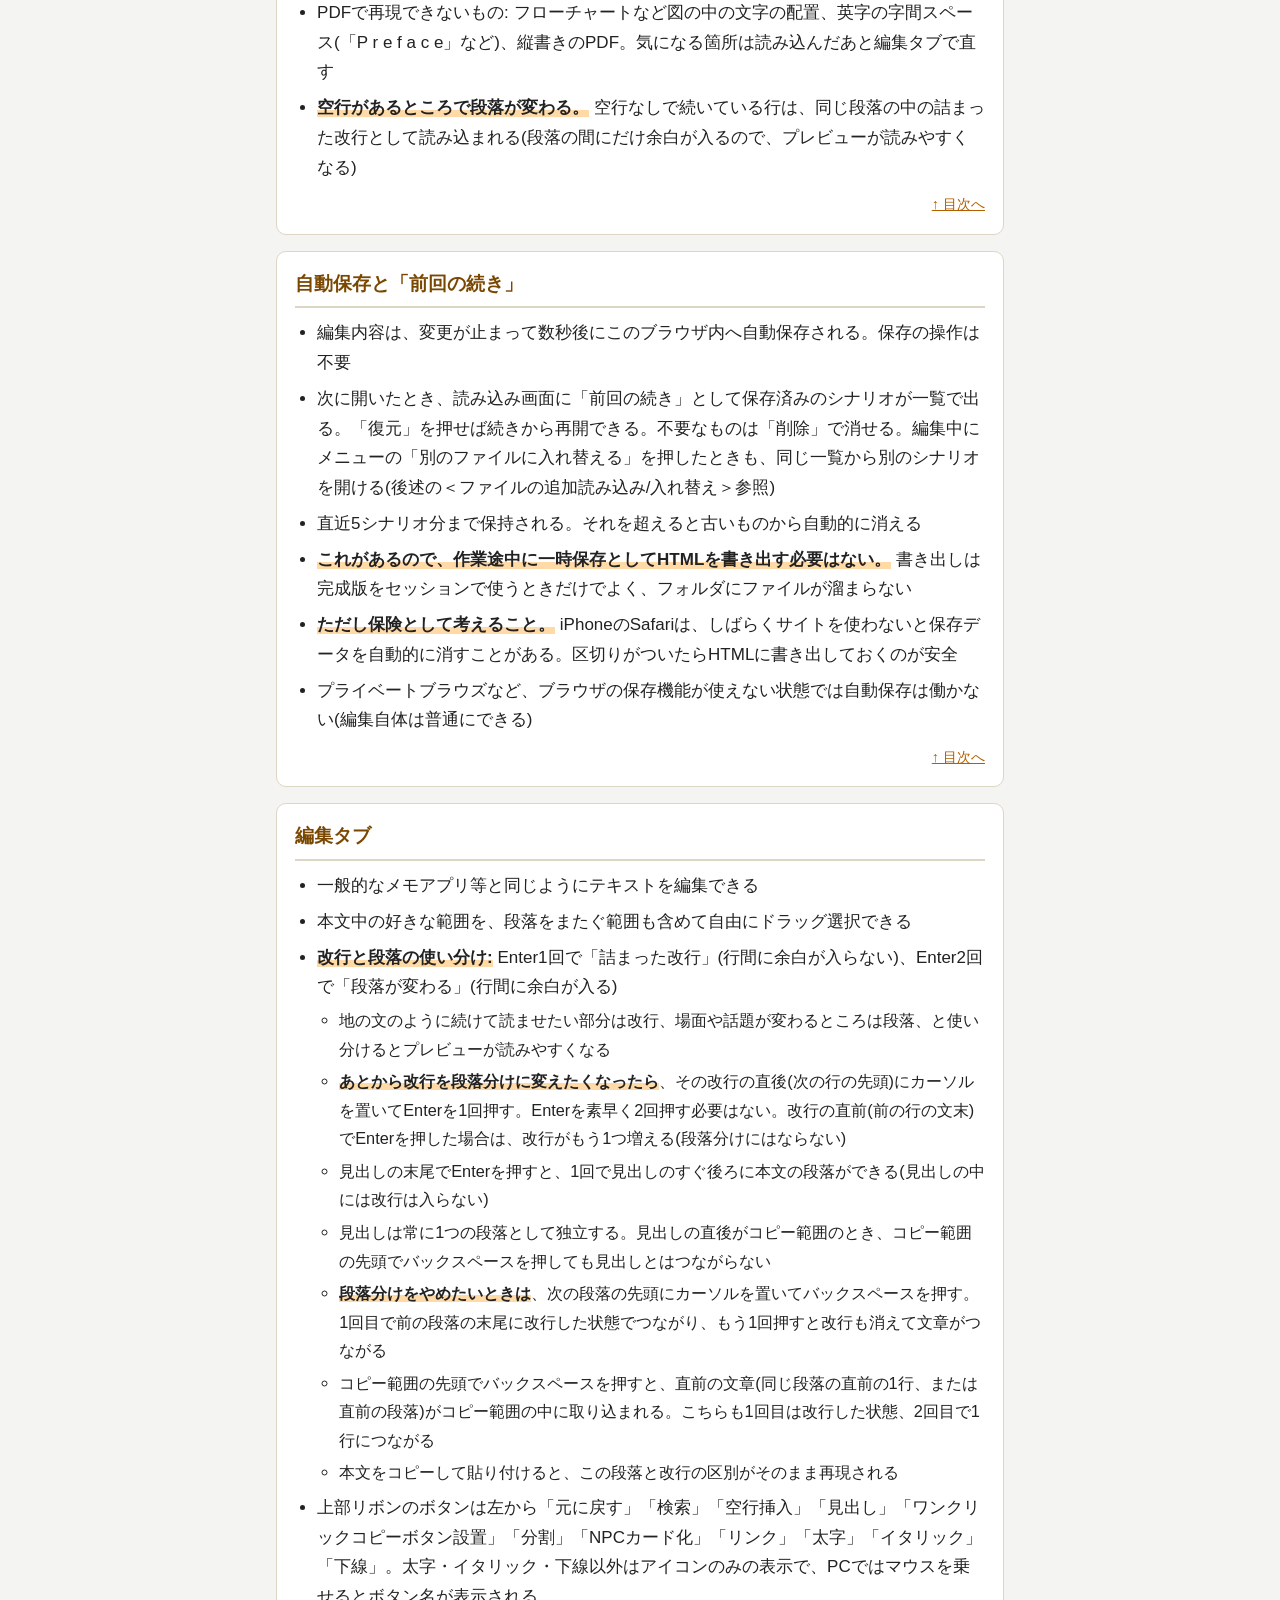
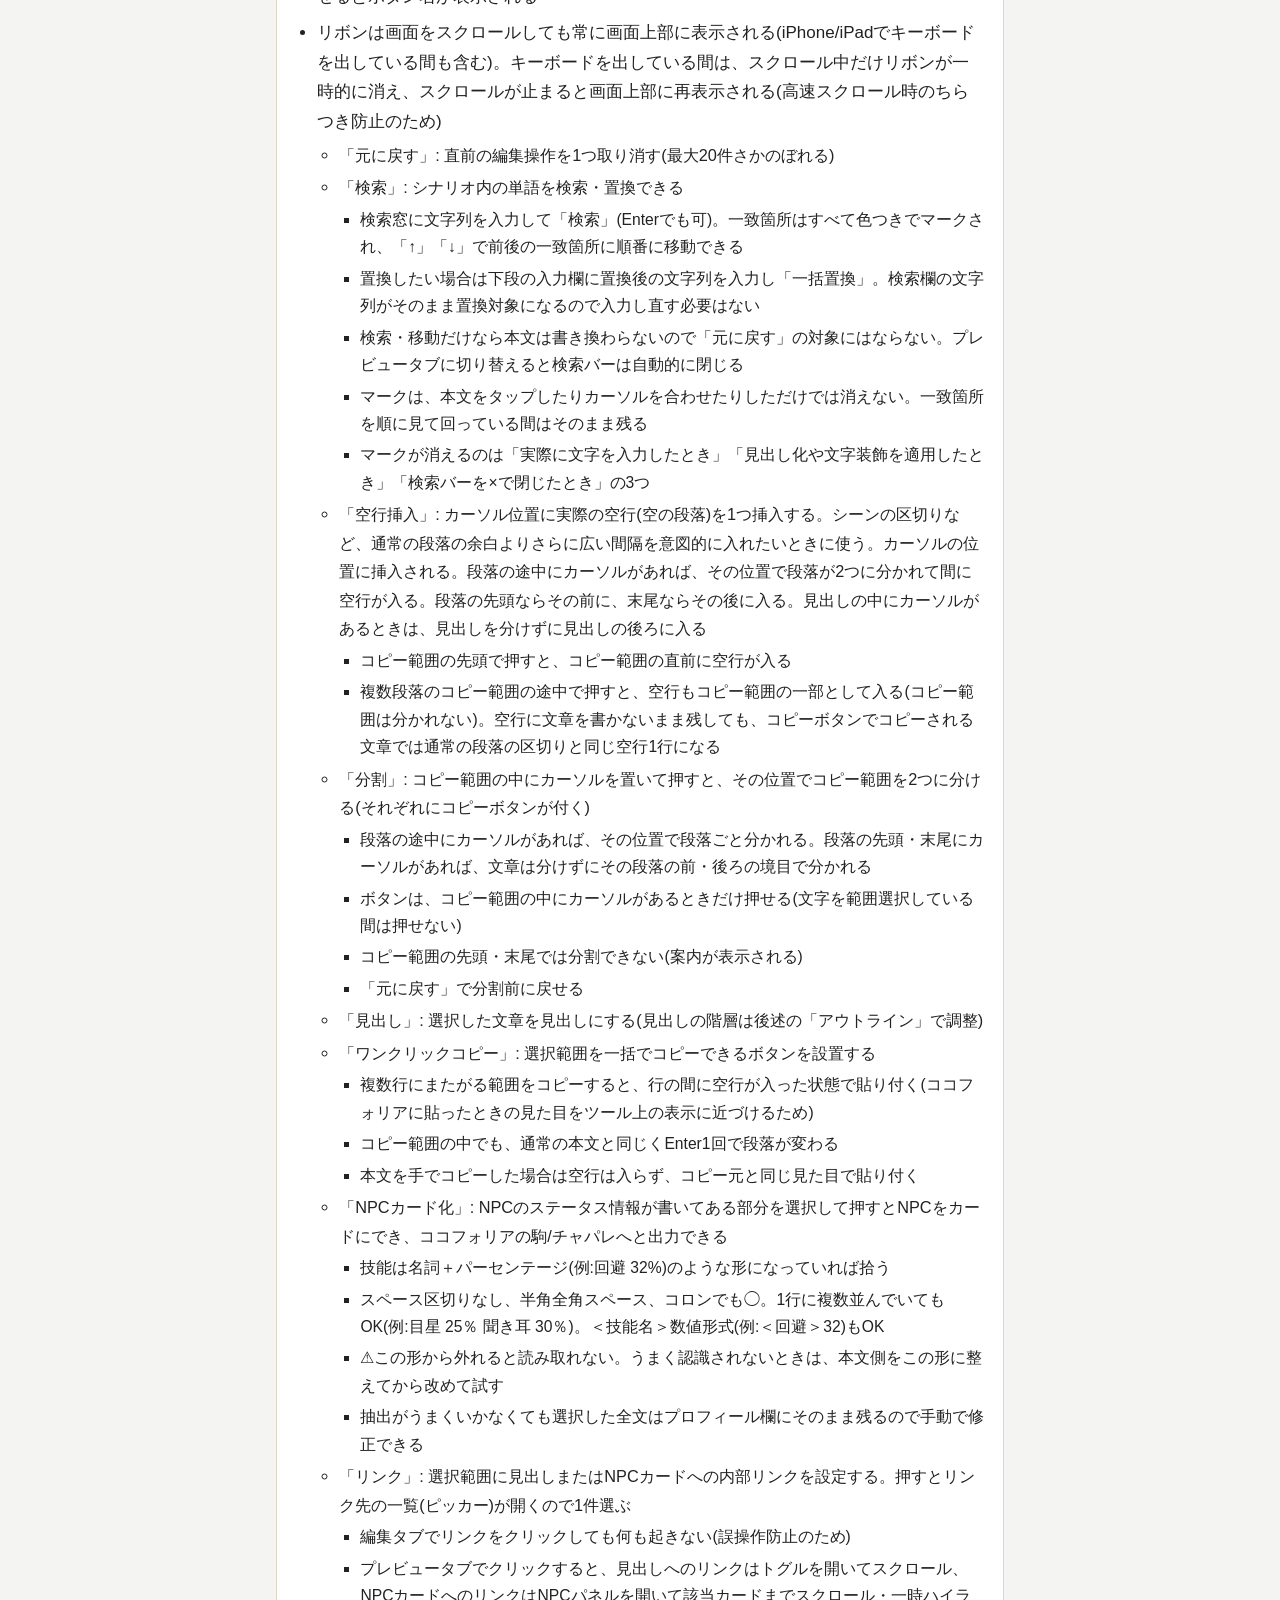
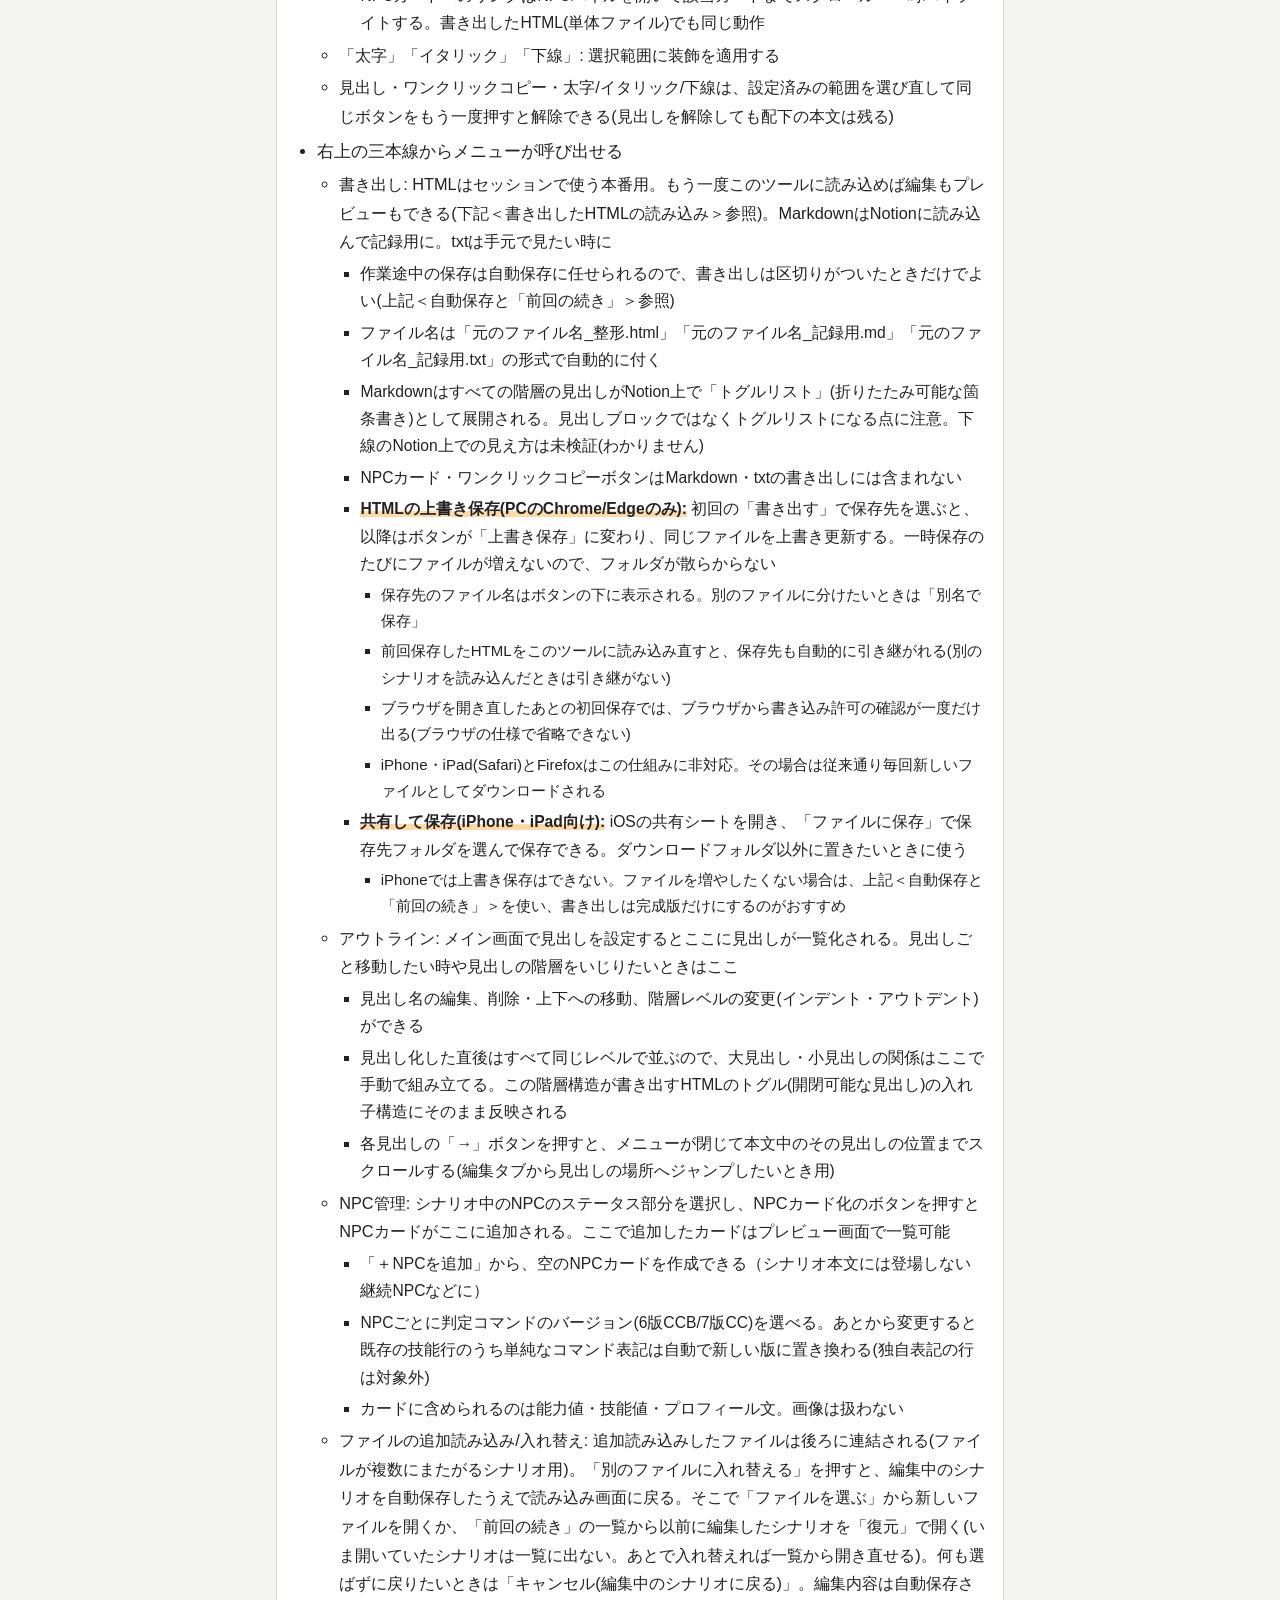
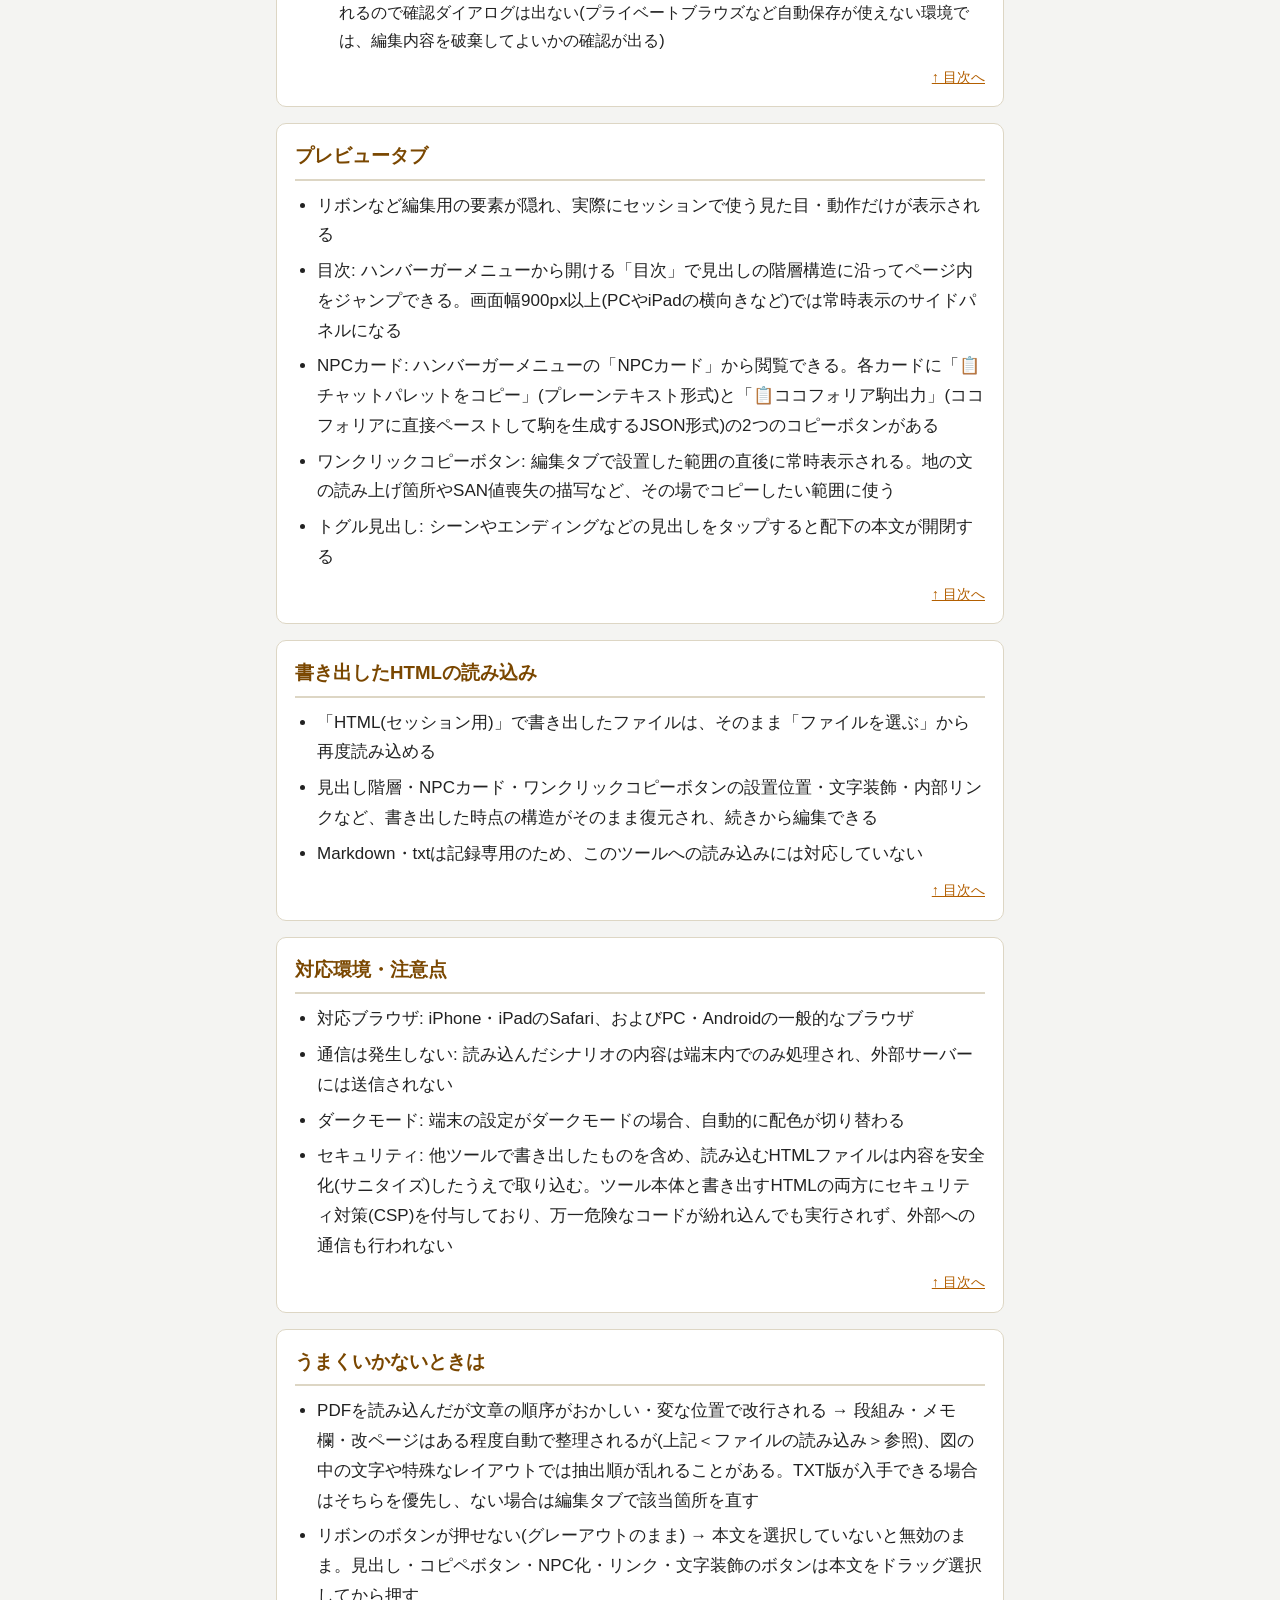
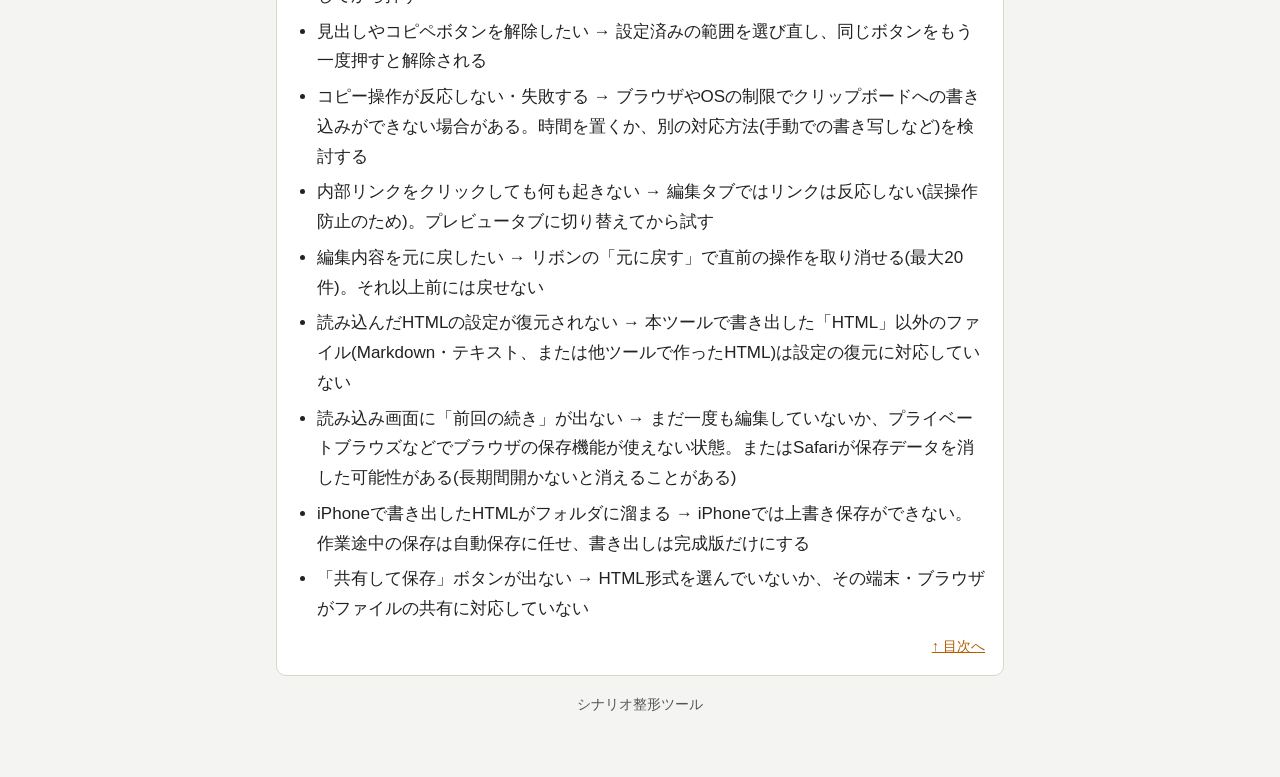
==== commit bf29ebe3: "pdf.jsを6.5.438に更新し、ツール本体にCSPを追加 - pdf.jsを3.11.174から6.5.438(legacyビルド)に更新。CVE-2024-4367・CVE-2026-1663" ====
--- a/manual.html
+++ b/manual.html
@@ -78,7 +78,7 @@
 <header class="app-header">
   <div class="app-header__inner">
     <h1>シナリオ整形ツール 取扱説明書</h1>
-    <p>最終更新: 2026-10-16</p>
+    <p>最終更新: 2026-11-20</p>
   </div>
 </header>
 
@@ -98,7 +98,7 @@
 <section class="card sec" id="sec-3"><h2>編集タブ</h2><ul><li>一般的なメモアプリ等と同じようにテキストを編集できる</li><li>本文中の好きな範囲を、段落をまたぐ範囲も含めて自由にドラッグ選択できる</li><li><strong>改行と段落の使い分け:</strong> Enter1回で「詰まった改行」(行間に余白が入らない)、Enter2回で「段落が変わる」(行間に余白が入る)<ul><li>地の文のように続けて読ませたい部分は改行、場面や話題が変わるところは段落、と使い分けるとプレビューが読みやすくなる</li><li><strong>あとから改行を段落分けに変えたくなったら</strong>、その改行の直後(次の行の先頭)にカーソルを置いてEnterを1回押す。Enterを素早く2回押す必要はない。改行の直前(前の行の文末)でEnterを押した場合は、改行がもう1つ増える(段落分けにはならない)</li><li>見出しの末尾でEnterを押すと、1回で見出しのすぐ後ろに本文の段落ができる(見出しの中には改行は入らない)</li><li>見出しは常に1つの段落として独立する。見出しの直後がコピー範囲のとき、コピー範囲の先頭でバックスペースを押しても見出しとはつながらない</li><li><strong>段落分けをやめたいときは</strong>、次の段落の先頭にカーソルを置いてバックスペースを押す。1回目で前の段落の末尾に改行した状態でつながり、もう1回押すと改行も消えて文章がつながる</li><li>コピー範囲の先頭でバックスペースを押すと、直前の文章(同じ段落の直前の1行、または直前の段落)がコピー範囲の中に取り込まれる。こちらも1回目は改行した状態、2回目で1行につながる</li><li>本文をコピーして貼り付けると、この段落と改行の区別がそのまま再現される</li></ul></li><li>上部リボンのボタンは左から「元に戻す」「検索」「空行挿入」「見出し」「ワンクリックコピーボタン設置」「分割」「NPCカード化」「リンク」「太字」「イタリック」「下線」。太字・イタリック・下線以外はアイコンのみの表示で、PCではマウスを乗せるとボタン名が表示される</li><li>リボンは画面をスクロールしても常に画面上部に表示される(iPhone/iPadでキーボードを出している間も含む)。キーボードを出している間は、スクロール中だけリボンが一時的に消え、スクロールが止まると画面上部に再表示される(高速スクロール時のちらつき防止のため)<ul><li>「元に戻す」: 直前の編集操作を1つ取り消す(最大20件さかのぼれる)</li><li>「検索」: シナリオ内の単語を検索・置換できる<ul><li>検索窓に文字列を入力して「検索」(Enterでも可)。一致箇所はすべて色つきでマークされ、「↑」「↓」で前後の一致箇所に順番に移動できる</li><li>置換したい場合は下段の入力欄に置換後の文字列を入力し「一括置換」。検索欄の文字列がそのまま置換対象になるので入力し直す必要はない</li><li>検索・移動だけなら本文は書き換わらないので「元に戻す」の対象にはならない。プレビュータブに切り替えると検索バーは自動的に閉じる</li><li>マークは、本文をタップしたりカーソルを合わせたりしただけでは消えない。一致箇所を順に見て回っている間はそのまま残る</li><li>マークが消えるのは「実際に文字を入力したとき」「見出し化や文字装飾を適用したとき」「検索バーを&#215;で閉じたとき」の3つ</li></ul></li><li>「空行挿入」: カーソル位置に実際の空行(空の段落)を1つ挿入する。シーンの区切りなど、通常の段落の余白よりさらに広い間隔を意図的に入れたいときに使う。カーソルの位置に挿入される。段落の途中にカーソルがあれば、その位置で段落が2つに分かれて間に空行が入る。段落の先頭ならその前に、末尾ならその後に入る。見出しの中にカーソルがあるときは、見出しを分けずに見出しの後ろに入る<ul><li>コピー範囲の先頭で押すと、コピー範囲の直前に空行が入る</li><li>複数段落のコピー範囲の途中で押すと、空行もコピー範囲の一部として入る(コピー範囲は分かれない)。空行に文章を書かないまま残しても、コピーボタンでコピーされる文章では通常の段落の区切りと同じ空行1行になる</li></ul></li><li>「分割」: コピー範囲の中にカーソルを置いて押すと、その位置でコピー範囲を2つに分ける(それぞれにコピーボタンが付く)<ul><li>段落の途中にカーソルがあれば、その位置で段落ごと分かれる。段落の先頭・末尾にカーソルがあれば、文章は分けずにその段落の前・後ろの境目で分かれる</li><li>ボタンは、コピー範囲の中にカーソルがあるときだけ押せる(文字を範囲選択している間は押せない)</li><li>コピー範囲の先頭・末尾では分割できない(案内が表示される)</li><li>「元に戻す」で分割前に戻せる</li></ul></li><li>「見出し」: 選択した文章を見出しにする(見出しの階層は後述の「アウトライン」で調整)</li><li>「ワンクリックコピー」: 選択範囲を一括でコピーできるボタンを設置する<ul><li>複数行にまたがる範囲をコピーすると、行の間に空行が入った状態で貼り付く(ココフォリアに貼ったときの見た目をツール上の表示に近づけるため)</li><li>コピー範囲の中でも、通常の本文と同じくEnter1回で段落が変わる</li><li>本文を手でコピーした場合は空行は入らず、コピー元と同じ見た目で貼り付く</li></ul></li><li>「NPCカード化」: NPCのステータス情報が書いてある部分を選択して押すとNPCをカードにでき、ココフォリアの駒/チャパレへと出力できる<ul><li>技能は名詞＋パーセンテージ(例:回避 32%)のような形になっていれば拾う</li><li>スペース区切りなし、半角全角スペース、コロンでも◯。1行に複数並んでいてもOK(例:目星 25％ 聞き耳 30％)。＜技能名＞数値形式(例:＜回避＞32)もOK</li><li>⚠この形から外れると読み取れない。うまく認識されないときは、本文側をこの形に整えてから改めて試す</li><li>抽出がうまくいかなくても選択した全文はプロフィール欄にそのまま残るので手動で修正できる</li></ul></li><li>「リンク」: 選択範囲に見出しまたはNPCカードへの内部リンクを設定する。押すとリンク先の一覧(ピッカー)が開くので1件選ぶ<ul><li>編集タブでリンクをクリックしても何も起きない(誤操作防止のため)</li><li>プレビュータブでクリックすると、見出しへのリンクはトグルを開いてスクロール、NPCカードへのリンクはNPCパネルを開いて該当カードまでスクロール・一時ハイライトする。書き出したHTML(単体ファイル)でも同じ動作</li></ul></li><li>「太字」「イタリック」「下線」: 選択範囲に装飾を適用する</li><li>見出し・ワンクリックコピー・太字/イタリック/下線は、設定済みの範囲を選び直して同じボタンをもう一度押すと解除できる(見出しを解除しても配下の本文は残る)</li></ul></li><li>右上の三本線からメニューが呼び出せる<ul><li>書き出し: HTMLはセッションで使う本番用。もう一度このツールに読み込めば編集もプレビューもできる(下記＜書き出したHTMLの読み込み＞参照)。MarkdownはNotionに読み込んで記録用に。txtは手元で見たい時に<ul><li>作業途中の保存は自動保存に任せられるので、書き出しは区切りがついたときだけでよい(上記＜自動保存と「前回の続き」＞参照)</li><li>ファイル名は「元のファイル名_整形.html」「元のファイル名_記録用.md」「元のファイル名_記録用.txt」の形式で自動的に付く</li><li>Markdownはすべての階層の見出しがNotion上で「トグルリスト」(折りたたみ可能な箇条書き)として展開される。見出しブロックではなくトグルリストになる点に注意。下線のNotion上での見え方は未検証(わかりません)</li><li>NPCカード・ワンクリックコピーボタンはMarkdown・txtの書き出しには含まれない</li><li><strong>HTMLの上書き保存(PCのChrome/Edgeのみ):</strong> 初回の「書き出す」で保存先を選ぶと、以降はボタンが「上書き保存」に変わり、同じファイルを上書き更新する。一時保存のたびにファイルが増えないので、フォルダが散らからない<ul><li>保存先のファイル名はボタンの下に表示される。別のファイルに分けたいときは「別名で保存」</li><li>前回保存したHTMLをこのツールに読み込み直すと、保存先も自動的に引き継がれる(別のシナリオを読み込んだときは引き継がない)</li><li>ブラウザを開き直したあとの初回保存では、ブラウザから書き込み許可の確認が一度だけ出る(ブラウザの仕様で省略できない)</li><li>iPhone・iPad(Safari)とFirefoxはこの仕組みに非対応。その場合は従来通り毎回新しいファイルとしてダウンロードされる</li></ul></li><li><strong>共有して保存(iPhone・iPad向け):</strong> iOSの共有シートを開き、「ファイルに保存」で保存先フォルダを選んで保存できる。ダウンロードフォルダ以外に置きたいときに使う<ul><li>iPhoneでは上書き保存はできない。ファイルを増やしたくない場合は、上記＜自動保存と「前回の続き」＞を使い、書き出しは完成版だけにするのがおすすめ</li></ul></li></ul></li><li>アウトライン: メイン画面で見出しを設定するとここに見出しが一覧化される。見出しごと移動したい時や見出しの階層をいじりたいときはここ<ul><li>見出し名の編集、削除・上下への移動、階層レベルの変更(インデント・アウトデント)ができる</li><li>見出し化した直後はすべて同じレベルで並ぶので、大見出し・小見出しの関係はここで手動で組み立てる。この階層構造が書き出すHTMLのトグル(開閉可能な見出し)の入れ子構造にそのまま反映される</li><li>各見出しの「→」ボタンを押すと、メニューが閉じて本文中のその見出しの位置までスクロールする(編集タブから見出しの場所へジャンプしたいとき用)</li></ul></li><li>NPC管理: シナリオ中のNPCのステータス部分を選択し、NPCカード化のボタンを押すとNPCカードがここに追加される。ここで追加したカードはプレビュー画面で一覧可能<ul><li>「＋NPCを追加」から、空のNPCカードを作成できる（シナリオ本文には登場しない継続NPCなどに）</li><li>NPCごとに判定コマンドのバージョン(6版CCB/7版CC)を選べる。あとから変更すると既存の技能行のうち単純なコマンド表記は自動で新しい版に置き換わる(独自表記の行は対象外)</li><li>カードに含められるのは能力値・技能値・プロフィール文。画像は扱わない</li></ul></li><li>ファイルの追加読み込み/入れ替え: 追加読み込みしたファイルは後ろに連結される(ファイルが複数にまたがるシナリオ用)。「別のファイルに入れ替える」を押すと、編集中のシナリオを自動保存したうえで読み込み画面に戻る。そこで「ファイルを選ぶ」から新しいファイルを開くか、「前回の続き」の一覧から以前に編集したシナリオを「復元」で開く(いま開いていたシナリオは一覧に出ない。あとで入れ替えれば一覧から開き直せる)。何も選ばずに戻りたいときは「キャンセル(編集中のシナリオに戻る)」。編集内容は自動保存されるので確認ダイアログは出ない(プライベートブラウズなど自動保存が使えない環境では、編集内容を破棄してよいかの確認が出る)</li></ul></li></ul><a class="to-top" href="#top">↑ 目次へ</a></section>
 <section class="card sec" id="sec-4"><h2>プレビュータブ</h2><ul><li>リボンなど編集用の要素が隠れ、実際にセッションで使う見た目・動作だけが表示される</li><li>目次: ハンバーガーメニューから開ける「目次」で見出しの階層構造に沿ってページ内をジャンプできる。画面幅900px以上(PCやiPadの横向きなど)では常時表示のサイドパネルになる</li><li>NPCカード: ハンバーガーメニューの「NPCカード」から閲覧できる。各カードに「📋チャットパレットをコピー」(プレーンテキスト形式)と「📋ココフォリア駒出力」(ココフォリアに直接ペーストして駒を生成するJSON形式)の2つのコピーボタンがある</li><li>ワンクリックコピーボタン: 編集タブで設置した範囲の直後に常時表示される。地の文の読み上げ箇所やSAN値喪失の描写など、その場でコピーしたい範囲に使う</li><li>トグル見出し: シーンやエンディングなどの見出しをタップすると配下の本文が開閉する</li></ul><a class="to-top" href="#top">↑ 目次へ</a></section>
 <section class="card sec" id="sec-5"><h2>書き出したHTMLの読み込み</h2><ul><li>「HTML(セッション用)」で書き出したファイルは、そのまま「ファイルを選ぶ」から再度読み込める</li><li>見出し階層・NPCカード・ワンクリックコピーボタンの設置位置・文字装飾・内部リンクなど、書き出した時点の構造がそのまま復元され、続きから編集できる</li><li>Markdown・txtは記録専用のため、このツールへの読み込みには対応していない</li></ul><a class="to-top" href="#top">↑ 目次へ</a></section>
-<section class="card sec" id="sec-6"><h2>対応環境・注意点</h2><ul><li>対応ブラウザ: iPhone・iPadのSafari、およびPC・Androidの一般的なブラウザ</li><li>通信は発生しない: 読み込んだシナリオの内容は端末内でのみ処理され、外部サーバーには送信されない</li><li>ダークモード: 端末の設定がダークモードの場合、自動的に配色が切り替わる</li><li>セキュリティ: 他ツールで書き出したものを含め、読み込むHTMLファイルは内容を安全化(サニタイズ)したうえで取り込む。書き出すHTMLにもセキュリティ対策(CSP)を付与している</li></ul><a class="to-top" href="#top">↑ 目次へ</a></section>
+<section class="card sec" id="sec-6"><h2>対応環境・注意点</h2><ul><li>対応ブラウザ: iPhone・iPadのSafari、およびPC・Androidの一般的なブラウザ</li><li>通信は発生しない: 読み込んだシナリオの内容は端末内でのみ処理され、外部サーバーには送信されない</li><li>ダークモード: 端末の設定がダークモードの場合、自動的に配色が切り替わる</li><li>セキュリティ: 他ツールで書き出したものを含め、読み込むHTMLファイルは内容を安全化(サニタイズ)したうえで取り込む。ツール本体と書き出すHTMLの両方にセキュリティ対策(CSP)を付与しており、万一危険なコードが紛れ込んでも実行されず、外部への通信も行われない</li></ul><a class="to-top" href="#top">↑ 目次へ</a></section>
 <section class="card sec" id="sec-7"><h2>うまくいかないときは</h2><ul><li>PDFを読み込んだが文章の順序がおかしい・変な位置で改行される  → 段組み・メモ欄・改ページはある程度自動で整理されるが(上記＜ファイルの読み込み＞参照)、図の中の文字や特殊なレイアウトでは抽出順が乱れることがある。TXT版が入手できる場合はそちらを優先し、ない場合は編集タブで該当箇所を直す</li><li>リボンのボタンが押せない(グレーアウトのまま) → 本文を選択していないと無効のまま。見出し・コピペボタン・NPC化・リンク・文字装飾のボタンは本文をドラッグ選択してから押す</li><li>見出しやコピペボタンを解除したい → 設定済みの範囲を選び直し、同じボタンをもう一度押すと解除される</li><li>コピー操作が反応しない・失敗する → ブラウザやOSの制限でクリップボードへの書き込みができない場合がある。時間を置くか、別の対応方法(手動での書き写しなど)を検討する</li><li>内部リンクをクリックしても何も起きない → 編集タブではリンクは反応しない(誤操作防止のため)。プレビュータブに切り替えてから試す</li><li>編集内容を元に戻したい → リボンの「元に戻す」で直前の操作を取り消せる(最大20件)。それ以上前には戻せない</li><li>読み込んだHTMLの設定が復元されない → 本ツールで書き出した「HTML」以外のファイル(Markdown・テキスト、または他ツールで作ったHTML)は設定の復元に対応していない</li><li>読み込み画面に「前回の続き」が出ない → まだ一度も編集していないか、プライベートブラウズなどでブラウザの保存機能が使えない状態。またはSafariが保存データを消した可能性がある(長期間開かないと消えることがある)</li><li>iPhoneで書き出したHTMLがフォルダに溜まる → iPhoneでは上書き保存ができない。作業途中の保存は自動保存に任せ、書き出しは完成版だけにする</li><li>「共有して保存」ボタンが出ない → HTML形式を選んでいないか、その端末・ブラウザがファイルの共有に対応していない</li></ul><a class="to-top" href="#top">↑ 目次へ</a></section></div>
 
   <footer>シナリオ整形ツール</footer>
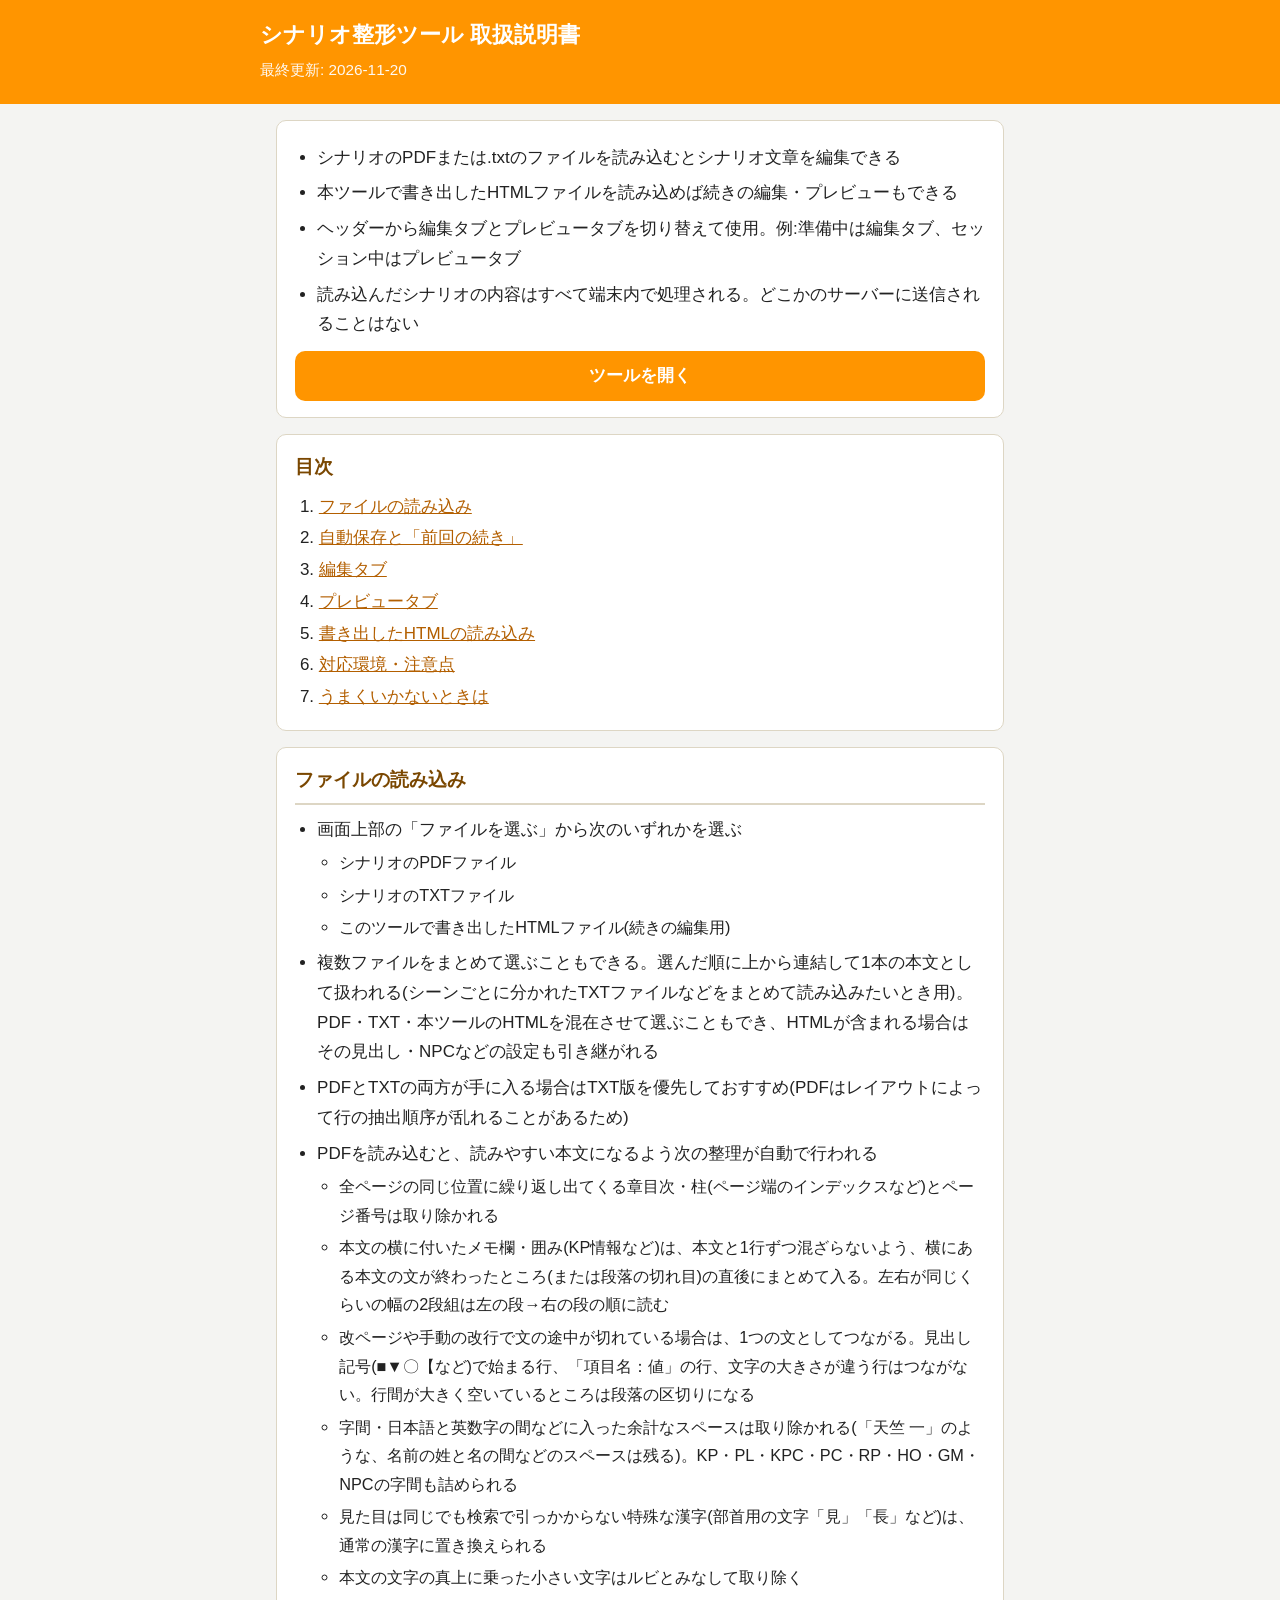
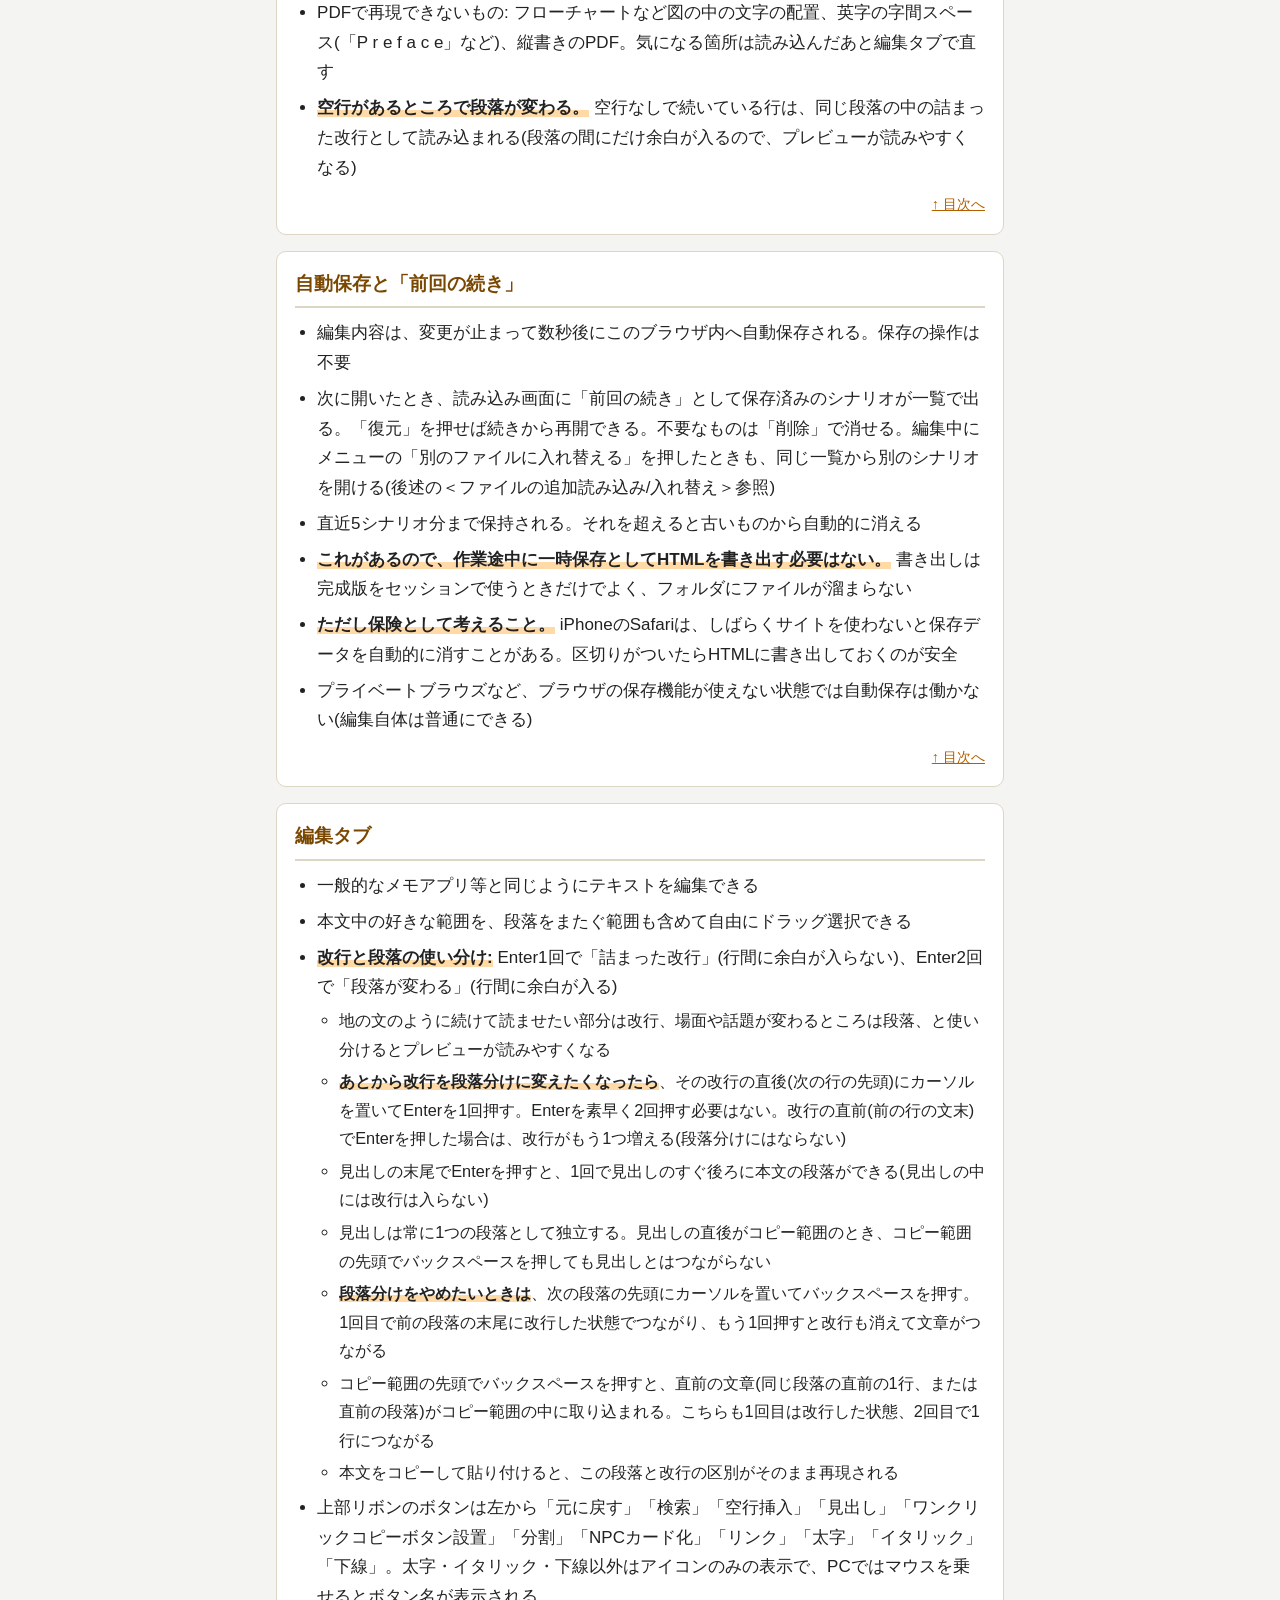
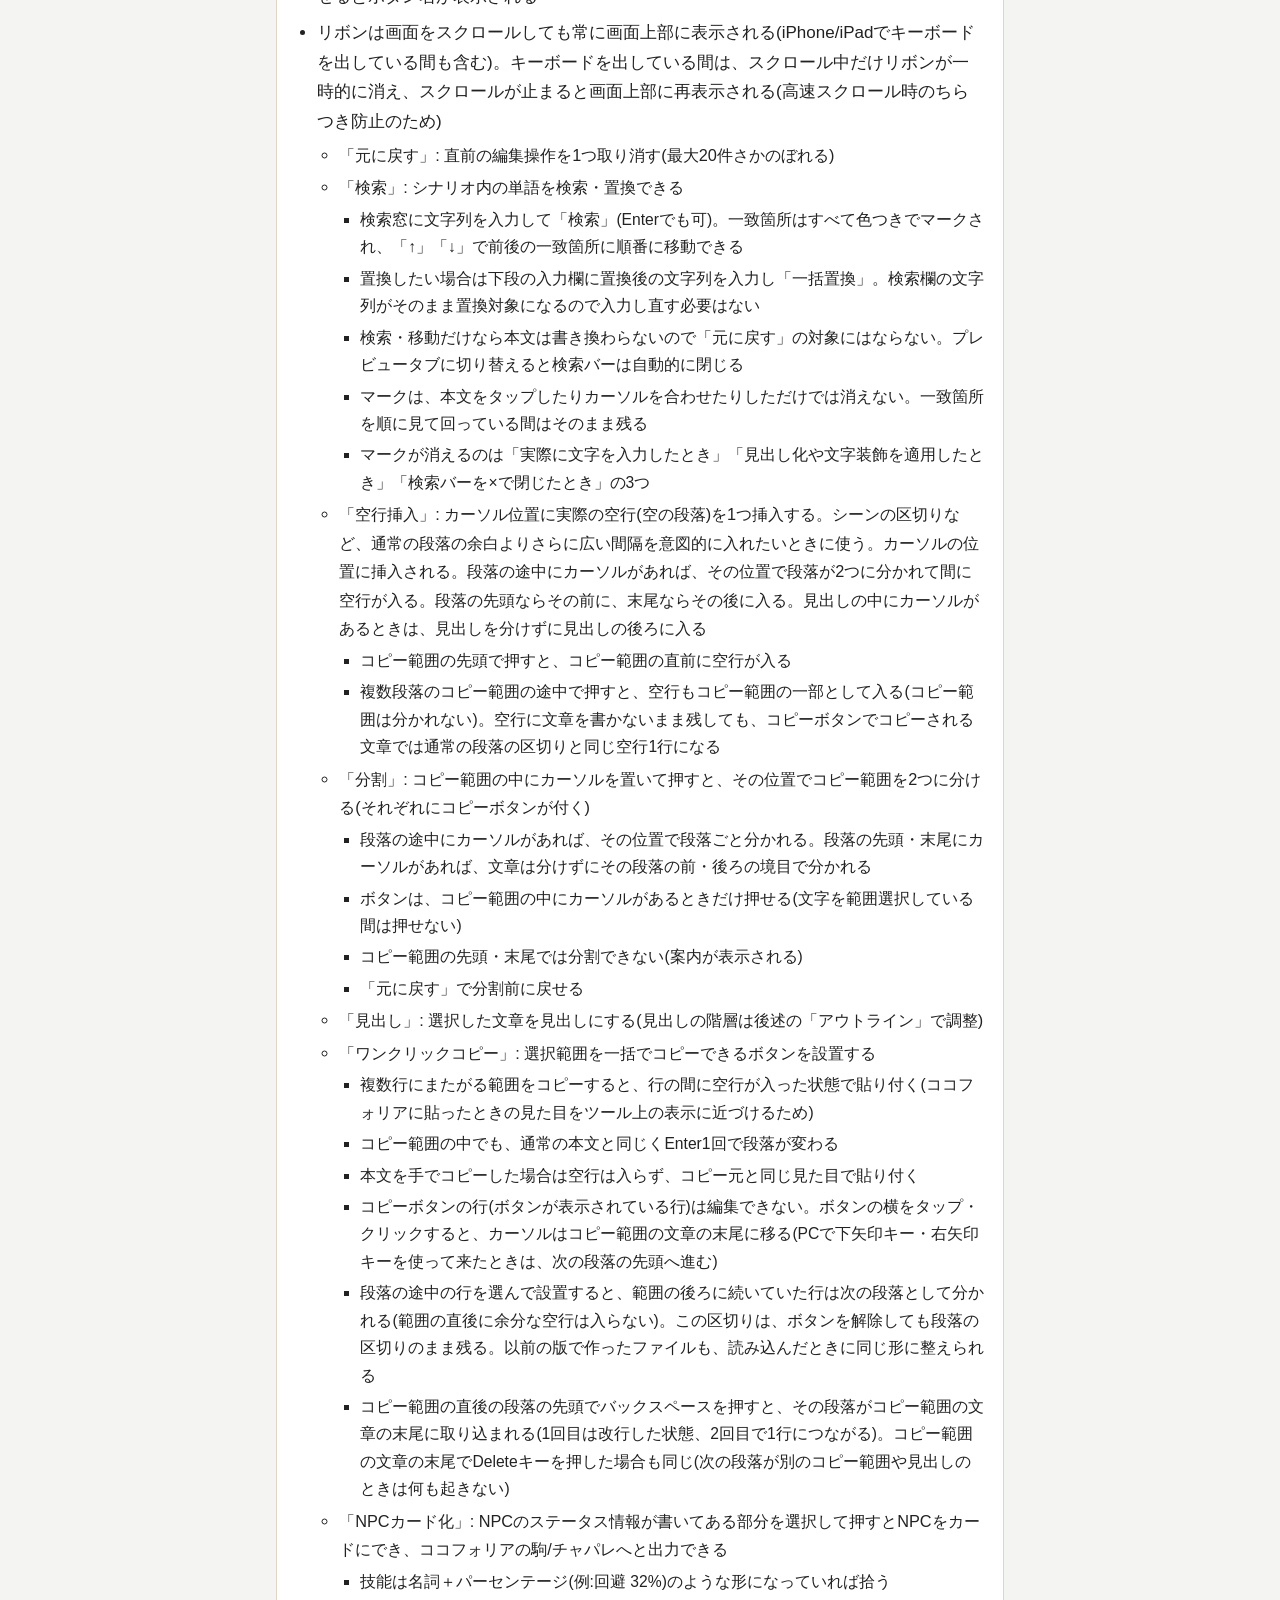
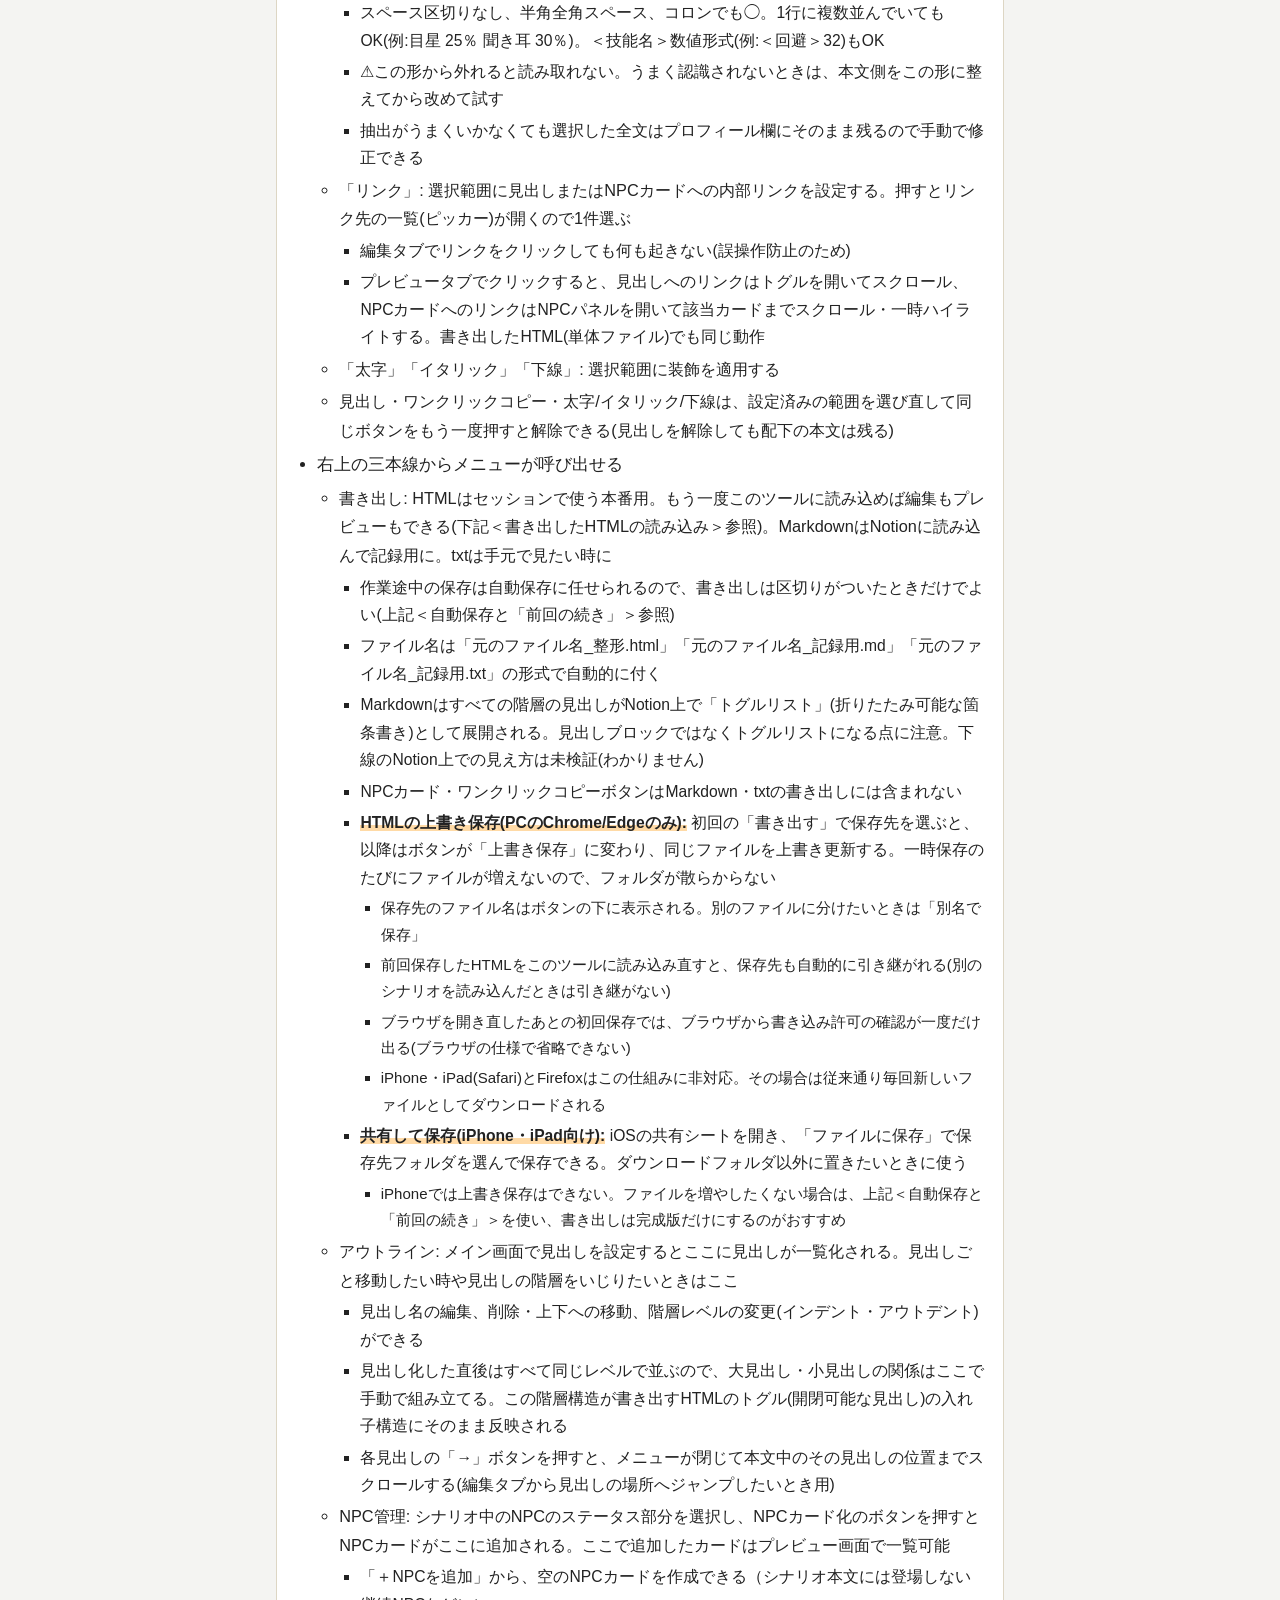
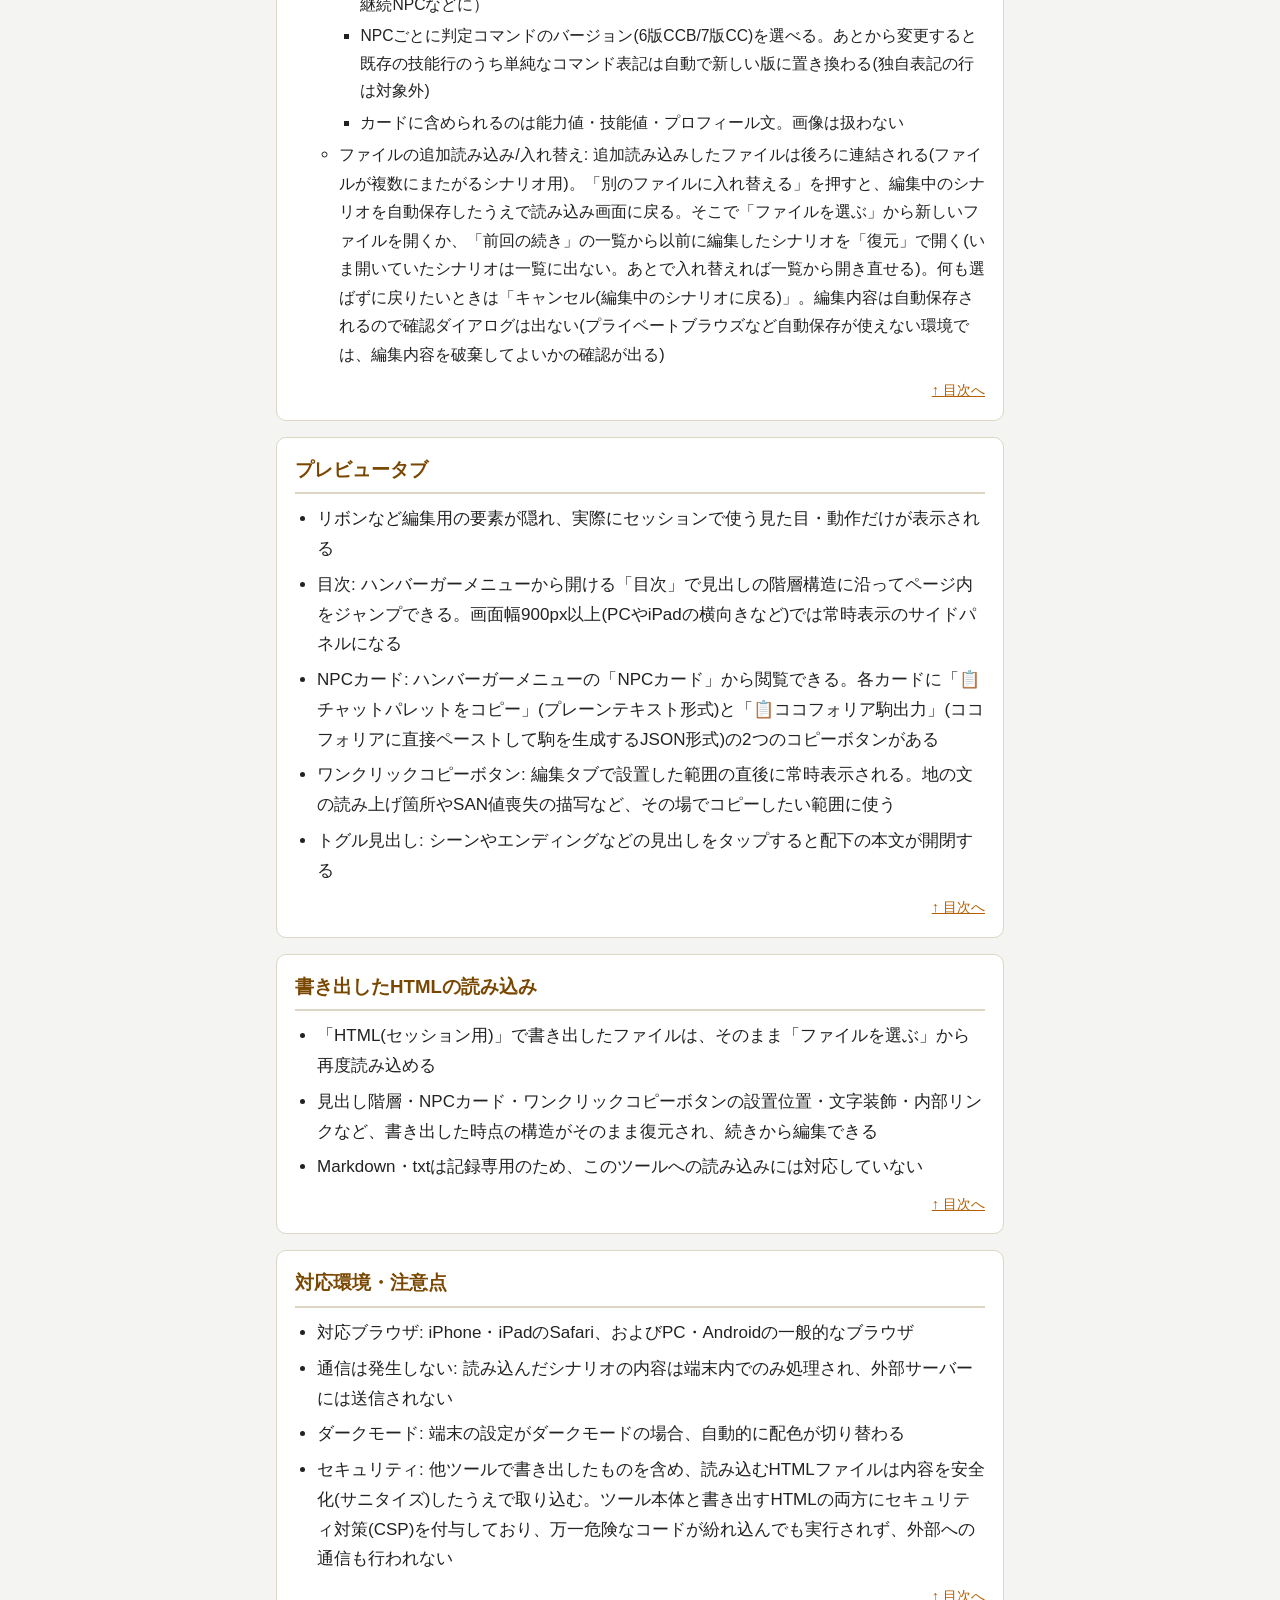
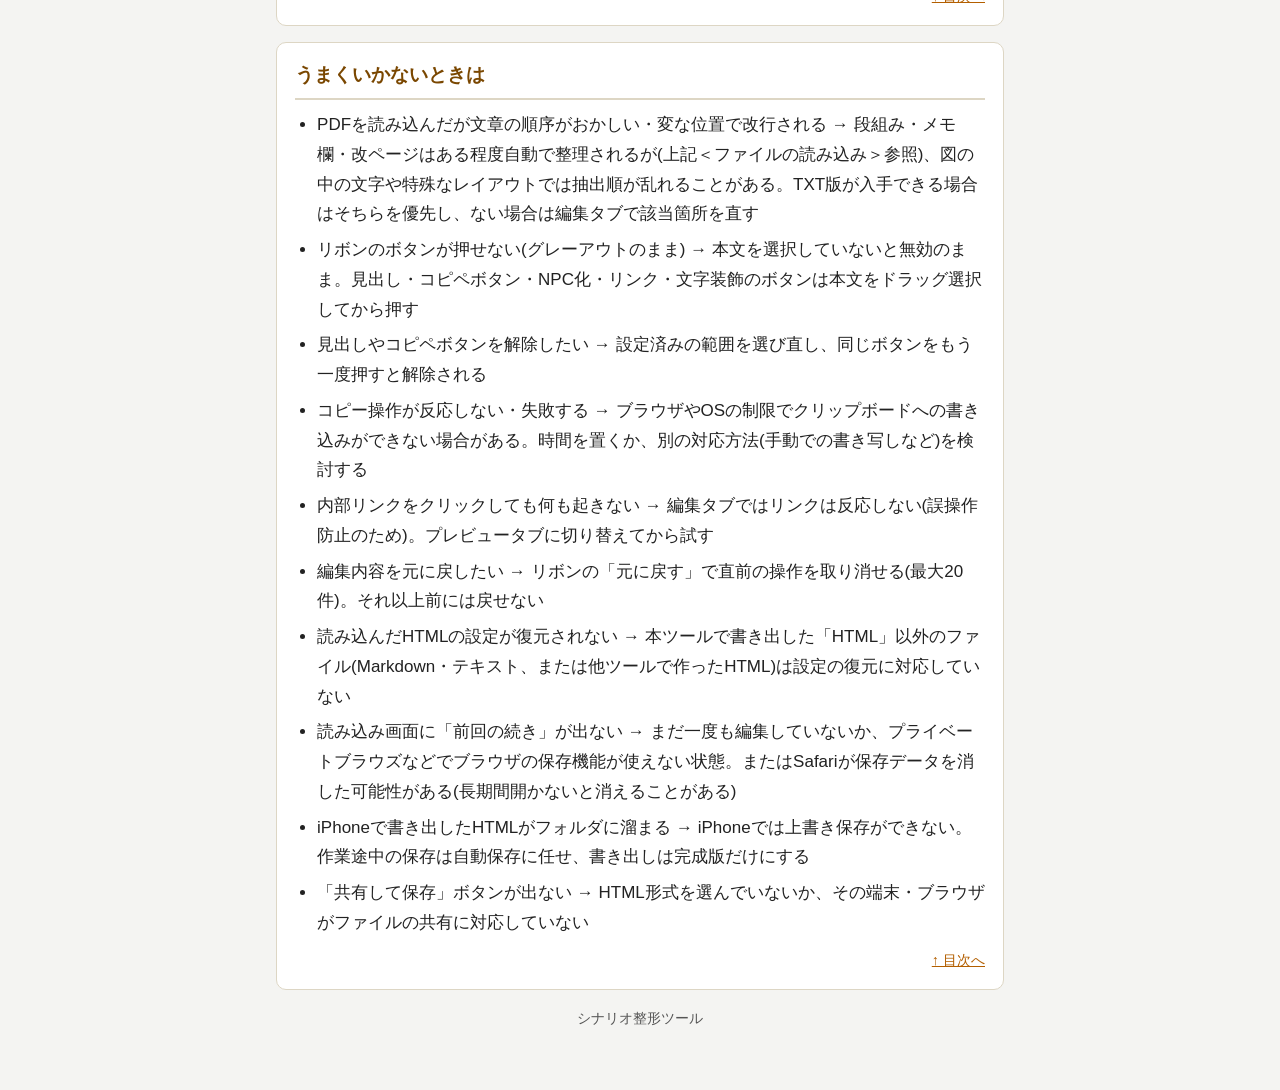
==== commit 8b066e39: "コピーボタンの行を編集不可にし、範囲直後の空行とバックスペースの不具合を修正 - 段落の途中に設置すると、範囲の後ろの行が同じ段落に残り、直後の<br>が空行として   表示されていた。また、その行頭" ====
--- a/manual.html
+++ b/manual.html
@@ -95,7 +95,7 @@
 
   <div class="card-list"><section class="card sec" id="sec-1"><h2>ファイルの読み込み</h2><ul><li>画面上部の「ファイルを選ぶ」から次のいずれかを選ぶ<ul><li>シナリオのPDFファイル</li><li>シナリオのTXTファイル</li><li>このツールで書き出したHTMLファイル(続きの編集用)</li></ul></li><li>複数ファイルをまとめて選ぶこともできる。選んだ順に上から連結して1本の本文として扱われる(シーンごとに分かれたTXTファイルなどをまとめて読み込みたいとき用)。PDF・TXT・本ツールのHTMLを混在させて選ぶこともでき、HTMLが含まれる場合はその見出し・NPCなどの設定も引き継がれる</li><li>PDFとTXTの両方が手に入る場合はTXT版を優先しておすすめ(PDFはレイアウトによって行の抽出順序が乱れることがあるため)</li><li>PDFを読み込むと、読みやすい本文になるよう次の整理が自動で行われる<ul><li>全ページの同じ位置に繰り返し出てくる章目次・柱(ページ端のインデックスなど)とページ番号は取り除かれる</li><li>本文の横に付いたメモ欄・囲み(KP情報など)は、本文と1行ずつ混ざらないよう、横にある本文の文が終わったところ(または段落の切れ目)の直後にまとめて入る。左右が同じくらいの幅の2段組は左の段→右の段の順に読む</li><li>改ページや手動の改行で文の途中が切れている場合は、1つの文としてつながる。見出し記号(■▼〇【など)で始まる行、「項目名：値」の行、文字の大きさが違う行はつながない。行間が大きく空いているところは段落の区切りになる</li><li>字間・日本語と英数字の間などに入った余計なスペースは取り除かれる(「天竺 一」のような、名前の姓と名の間などのスペースは残る)。KP・PL・KPC・PC・RP・HO・GM・NPCの字間も詰められる</li><li>見た目は同じでも検索で引っかからない特殊な漢字(部首用の文字「⾒」「⻑」など)は、通常の漢字に置き換えられる</li><li>本文の文字の真上に乗った小さい文字はルビとみなして取り除く</li></ul></li><li>PDFで再現できないもの: フローチャートなど図の中の文字の配置、英字の字間スペース(「P r e f a c e」など)、縦書きのPDF。気になる箇所は読み込んだあと編集タブで直す</li><li><strong>空行があるところで段落が変わる。</strong> 空行なしで続いている行は、同じ段落の中の詰まった改行として読み込まれる(段落の間にだけ余白が入るので、プレビューが読みやすくなる)</li></ul><a class="to-top" href="#top">↑ 目次へ</a></section>
 <section class="card sec" id="sec-2"><h2>自動保存と「前回の続き」</h2><ul><li>編集内容は、変更が止まって数秒後にこのブラウザ内へ自動保存される。保存の操作は不要</li><li>次に開いたとき、読み込み画面に「前回の続き」として保存済みのシナリオが一覧で出る。「復元」を押せば続きから再開できる。不要なものは「削除」で消せる。編集中にメニューの「別のファイルに入れ替える」を押したときも、同じ一覧から別のシナリオを開ける(後述の＜ファイルの追加読み込み/入れ替え＞参照)</li><li>直近5シナリオ分まで保持される。それを超えると古いものから自動的に消える</li><li><strong>これがあるので、作業途中に一時保存としてHTMLを書き出す必要はない。</strong> 書き出しは完成版をセッションで使うときだけでよく、フォルダにファイルが溜まらない</li><li><strong>ただし保険として考えること。</strong> iPhoneのSafariは、しばらくサイトを使わないと保存データを自動的に消すことがある。区切りがついたらHTMLに書き出しておくのが安全</li><li>プライベートブラウズなど、ブラウザの保存機能が使えない状態では自動保存は働かない(編集自体は普通にできる)</li></ul><a class="to-top" href="#top">↑ 目次へ</a></section>
-<section class="card sec" id="sec-3"><h2>編集タブ</h2><ul><li>一般的なメモアプリ等と同じようにテキストを編集できる</li><li>本文中の好きな範囲を、段落をまたぐ範囲も含めて自由にドラッグ選択できる</li><li><strong>改行と段落の使い分け:</strong> Enter1回で「詰まった改行」(行間に余白が入らない)、Enter2回で「段落が変わる」(行間に余白が入る)<ul><li>地の文のように続けて読ませたい部分は改行、場面や話題が変わるところは段落、と使い分けるとプレビューが読みやすくなる</li><li><strong>あとから改行を段落分けに変えたくなったら</strong>、その改行の直後(次の行の先頭)にカーソルを置いてEnterを1回押す。Enterを素早く2回押す必要はない。改行の直前(前の行の文末)でEnterを押した場合は、改行がもう1つ増える(段落分けにはならない)</li><li>見出しの末尾でEnterを押すと、1回で見出しのすぐ後ろに本文の段落ができる(見出しの中には改行は入らない)</li><li>見出しは常に1つの段落として独立する。見出しの直後がコピー範囲のとき、コピー範囲の先頭でバックスペースを押しても見出しとはつながらない</li><li><strong>段落分けをやめたいときは</strong>、次の段落の先頭にカーソルを置いてバックスペースを押す。1回目で前の段落の末尾に改行した状態でつながり、もう1回押すと改行も消えて文章がつながる</li><li>コピー範囲の先頭でバックスペースを押すと、直前の文章(同じ段落の直前の1行、または直前の段落)がコピー範囲の中に取り込まれる。こちらも1回目は改行した状態、2回目で1行につながる</li><li>本文をコピーして貼り付けると、この段落と改行の区別がそのまま再現される</li></ul></li><li>上部リボンのボタンは左から「元に戻す」「検索」「空行挿入」「見出し」「ワンクリックコピーボタン設置」「分割」「NPCカード化」「リンク」「太字」「イタリック」「下線」。太字・イタリック・下線以外はアイコンのみの表示で、PCではマウスを乗せるとボタン名が表示される</li><li>リボンは画面をスクロールしても常に画面上部に表示される(iPhone/iPadでキーボードを出している間も含む)。キーボードを出している間は、スクロール中だけリボンが一時的に消え、スクロールが止まると画面上部に再表示される(高速スクロール時のちらつき防止のため)<ul><li>「元に戻す」: 直前の編集操作を1つ取り消す(最大20件さかのぼれる)</li><li>「検索」: シナリオ内の単語を検索・置換できる<ul><li>検索窓に文字列を入力して「検索」(Enterでも可)。一致箇所はすべて色つきでマークされ、「↑」「↓」で前後の一致箇所に順番に移動できる</li><li>置換したい場合は下段の入力欄に置換後の文字列を入力し「一括置換」。検索欄の文字列がそのまま置換対象になるので入力し直す必要はない</li><li>検索・移動だけなら本文は書き換わらないので「元に戻す」の対象にはならない。プレビュータブに切り替えると検索バーは自動的に閉じる</li><li>マークは、本文をタップしたりカーソルを合わせたりしただけでは消えない。一致箇所を順に見て回っている間はそのまま残る</li><li>マークが消えるのは「実際に文字を入力したとき」「見出し化や文字装飾を適用したとき」「検索バーを&#215;で閉じたとき」の3つ</li></ul></li><li>「空行挿入」: カーソル位置に実際の空行(空の段落)を1つ挿入する。シーンの区切りなど、通常の段落の余白よりさらに広い間隔を意図的に入れたいときに使う。カーソルの位置に挿入される。段落の途中にカーソルがあれば、その位置で段落が2つに分かれて間に空行が入る。段落の先頭ならその前に、末尾ならその後に入る。見出しの中にカーソルがあるときは、見出しを分けずに見出しの後ろに入る<ul><li>コピー範囲の先頭で押すと、コピー範囲の直前に空行が入る</li><li>複数段落のコピー範囲の途中で押すと、空行もコピー範囲の一部として入る(コピー範囲は分かれない)。空行に文章を書かないまま残しても、コピーボタンでコピーされる文章では通常の段落の区切りと同じ空行1行になる</li></ul></li><li>「分割」: コピー範囲の中にカーソルを置いて押すと、その位置でコピー範囲を2つに分ける(それぞれにコピーボタンが付く)<ul><li>段落の途中にカーソルがあれば、その位置で段落ごと分かれる。段落の先頭・末尾にカーソルがあれば、文章は分けずにその段落の前・後ろの境目で分かれる</li><li>ボタンは、コピー範囲の中にカーソルがあるときだけ押せる(文字を範囲選択している間は押せない)</li><li>コピー範囲の先頭・末尾では分割できない(案内が表示される)</li><li>「元に戻す」で分割前に戻せる</li></ul></li><li>「見出し」: 選択した文章を見出しにする(見出しの階層は後述の「アウトライン」で調整)</li><li>「ワンクリックコピー」: 選択範囲を一括でコピーできるボタンを設置する<ul><li>複数行にまたがる範囲をコピーすると、行の間に空行が入った状態で貼り付く(ココフォリアに貼ったときの見た目をツール上の表示に近づけるため)</li><li>コピー範囲の中でも、通常の本文と同じくEnter1回で段落が変わる</li><li>本文を手でコピーした場合は空行は入らず、コピー元と同じ見た目で貼り付く</li></ul></li><li>「NPCカード化」: NPCのステータス情報が書いてある部分を選択して押すとNPCをカードにでき、ココフォリアの駒/チャパレへと出力できる<ul><li>技能は名詞＋パーセンテージ(例:回避 32%)のような形になっていれば拾う</li><li>スペース区切りなし、半角全角スペース、コロンでも◯。1行に複数並んでいてもOK(例:目星 25％ 聞き耳 30％)。＜技能名＞数値形式(例:＜回避＞32)もOK</li><li>⚠この形から外れると読み取れない。うまく認識されないときは、本文側をこの形に整えてから改めて試す</li><li>抽出がうまくいかなくても選択した全文はプロフィール欄にそのまま残るので手動で修正できる</li></ul></li><li>「リンク」: 選択範囲に見出しまたはNPCカードへの内部リンクを設定する。押すとリンク先の一覧(ピッカー)が開くので1件選ぶ<ul><li>編集タブでリンクをクリックしても何も起きない(誤操作防止のため)</li><li>プレビュータブでクリックすると、見出しへのリンクはトグルを開いてスクロール、NPCカードへのリンクはNPCパネルを開いて該当カードまでスクロール・一時ハイライトする。書き出したHTML(単体ファイル)でも同じ動作</li></ul></li><li>「太字」「イタリック」「下線」: 選択範囲に装飾を適用する</li><li>見出し・ワンクリックコピー・太字/イタリック/下線は、設定済みの範囲を選び直して同じボタンをもう一度押すと解除できる(見出しを解除しても配下の本文は残る)</li></ul></li><li>右上の三本線からメニューが呼び出せる<ul><li>書き出し: HTMLはセッションで使う本番用。もう一度このツールに読み込めば編集もプレビューもできる(下記＜書き出したHTMLの読み込み＞参照)。MarkdownはNotionに読み込んで記録用に。txtは手元で見たい時に<ul><li>作業途中の保存は自動保存に任せられるので、書き出しは区切りがついたときだけでよい(上記＜自動保存と「前回の続き」＞参照)</li><li>ファイル名は「元のファイル名_整形.html」「元のファイル名_記録用.md」「元のファイル名_記録用.txt」の形式で自動的に付く</li><li>Markdownはすべての階層の見出しがNotion上で「トグルリスト」(折りたたみ可能な箇条書き)として展開される。見出しブロックではなくトグルリストになる点に注意。下線のNotion上での見え方は未検証(わかりません)</li><li>NPCカード・ワンクリックコピーボタンはMarkdown・txtの書き出しには含まれない</li><li><strong>HTMLの上書き保存(PCのChrome/Edgeのみ):</strong> 初回の「書き出す」で保存先を選ぶと、以降はボタンが「上書き保存」に変わり、同じファイルを上書き更新する。一時保存のたびにファイルが増えないので、フォルダが散らからない<ul><li>保存先のファイル名はボタンの下に表示される。別のファイルに分けたいときは「別名で保存」</li><li>前回保存したHTMLをこのツールに読み込み直すと、保存先も自動的に引き継がれる(別のシナリオを読み込んだときは引き継がない)</li><li>ブラウザを開き直したあとの初回保存では、ブラウザから書き込み許可の確認が一度だけ出る(ブラウザの仕様で省略できない)</li><li>iPhone・iPad(Safari)とFirefoxはこの仕組みに非対応。その場合は従来通り毎回新しいファイルとしてダウンロードされる</li></ul></li><li><strong>共有して保存(iPhone・iPad向け):</strong> iOSの共有シートを開き、「ファイルに保存」で保存先フォルダを選んで保存できる。ダウンロードフォルダ以外に置きたいときに使う<ul><li>iPhoneでは上書き保存はできない。ファイルを増やしたくない場合は、上記＜自動保存と「前回の続き」＞を使い、書き出しは完成版だけにするのがおすすめ</li></ul></li></ul></li><li>アウトライン: メイン画面で見出しを設定するとここに見出しが一覧化される。見出しごと移動したい時や見出しの階層をいじりたいときはここ<ul><li>見出し名の編集、削除・上下への移動、階層レベルの変更(インデント・アウトデント)ができる</li><li>見出し化した直後はすべて同じレベルで並ぶので、大見出し・小見出しの関係はここで手動で組み立てる。この階層構造が書き出すHTMLのトグル(開閉可能な見出し)の入れ子構造にそのまま反映される</li><li>各見出しの「→」ボタンを押すと、メニューが閉じて本文中のその見出しの位置までスクロールする(編集タブから見出しの場所へジャンプしたいとき用)</li></ul></li><li>NPC管理: シナリオ中のNPCのステータス部分を選択し、NPCカード化のボタンを押すとNPCカードがここに追加される。ここで追加したカードはプレビュー画面で一覧可能<ul><li>「＋NPCを追加」から、空のNPCカードを作成できる（シナリオ本文には登場しない継続NPCなどに）</li><li>NPCごとに判定コマンドのバージョン(6版CCB/7版CC)を選べる。あとから変更すると既存の技能行のうち単純なコマンド表記は自動で新しい版に置き換わる(独自表記の行は対象外)</li><li>カードに含められるのは能力値・技能値・プロフィール文。画像は扱わない</li></ul></li><li>ファイルの追加読み込み/入れ替え: 追加読み込みしたファイルは後ろに連結される(ファイルが複数にまたがるシナリオ用)。「別のファイルに入れ替える」を押すと、編集中のシナリオを自動保存したうえで読み込み画面に戻る。そこで「ファイルを選ぶ」から新しいファイルを開くか、「前回の続き」の一覧から以前に編集したシナリオを「復元」で開く(いま開いていたシナリオは一覧に出ない。あとで入れ替えれば一覧から開き直せる)。何も選ばずに戻りたいときは「キャンセル(編集中のシナリオに戻る)」。編集内容は自動保存されるので確認ダイアログは出ない(プライベートブラウズなど自動保存が使えない環境では、編集内容を破棄してよいかの確認が出る)</li></ul></li></ul><a class="to-top" href="#top">↑ 目次へ</a></section>
+<section class="card sec" id="sec-3"><h2>編集タブ</h2><ul><li>一般的なメモアプリ等と同じようにテキストを編集できる</li><li>本文中の好きな範囲を、段落をまたぐ範囲も含めて自由にドラッグ選択できる</li><li><strong>改行と段落の使い分け:</strong> Enter1回で「詰まった改行」(行間に余白が入らない)、Enter2回で「段落が変わる」(行間に余白が入る)<ul><li>地の文のように続けて読ませたい部分は改行、場面や話題が変わるところは段落、と使い分けるとプレビューが読みやすくなる</li><li><strong>あとから改行を段落分けに変えたくなったら</strong>、その改行の直後(次の行の先頭)にカーソルを置いてEnterを1回押す。Enterを素早く2回押す必要はない。改行の直前(前の行の文末)でEnterを押した場合は、改行がもう1つ増える(段落分けにはならない)</li><li>見出しの末尾でEnterを押すと、1回で見出しのすぐ後ろに本文の段落ができる(見出しの中には改行は入らない)</li><li>見出しは常に1つの段落として独立する。見出しの直後がコピー範囲のとき、コピー範囲の先頭でバックスペースを押しても見出しとはつながらない</li><li><strong>段落分けをやめたいときは</strong>、次の段落の先頭にカーソルを置いてバックスペースを押す。1回目で前の段落の末尾に改行した状態でつながり、もう1回押すと改行も消えて文章がつながる</li><li>コピー範囲の先頭でバックスペースを押すと、直前の文章(同じ段落の直前の1行、または直前の段落)がコピー範囲の中に取り込まれる。こちらも1回目は改行した状態、2回目で1行につながる</li><li>本文をコピーして貼り付けると、この段落と改行の区別がそのまま再現される</li></ul></li><li>上部リボンのボタンは左から「元に戻す」「検索」「空行挿入」「見出し」「ワンクリックコピーボタン設置」「分割」「NPCカード化」「リンク」「太字」「イタリック」「下線」。太字・イタリック・下線以外はアイコンのみの表示で、PCではマウスを乗せるとボタン名が表示される</li><li>リボンは画面をスクロールしても常に画面上部に表示される(iPhone/iPadでキーボードを出している間も含む)。キーボードを出している間は、スクロール中だけリボンが一時的に消え、スクロールが止まると画面上部に再表示される(高速スクロール時のちらつき防止のため)<ul><li>「元に戻す」: 直前の編集操作を1つ取り消す(最大20件さかのぼれる)</li><li>「検索」: シナリオ内の単語を検索・置換できる<ul><li>検索窓に文字列を入力して「検索」(Enterでも可)。一致箇所はすべて色つきでマークされ、「↑」「↓」で前後の一致箇所に順番に移動できる</li><li>置換したい場合は下段の入力欄に置換後の文字列を入力し「一括置換」。検索欄の文字列がそのまま置換対象になるので入力し直す必要はない</li><li>検索・移動だけなら本文は書き換わらないので「元に戻す」の対象にはならない。プレビュータブに切り替えると検索バーは自動的に閉じる</li><li>マークは、本文をタップしたりカーソルを合わせたりしただけでは消えない。一致箇所を順に見て回っている間はそのまま残る</li><li>マークが消えるのは「実際に文字を入力したとき」「見出し化や文字装飾を適用したとき」「検索バーを&#215;で閉じたとき」の3つ</li></ul></li><li>「空行挿入」: カーソル位置に実際の空行(空の段落)を1つ挿入する。シーンの区切りなど、通常の段落の余白よりさらに広い間隔を意図的に入れたいときに使う。カーソルの位置に挿入される。段落の途中にカーソルがあれば、その位置で段落が2つに分かれて間に空行が入る。段落の先頭ならその前に、末尾ならその後に入る。見出しの中にカーソルがあるときは、見出しを分けずに見出しの後ろに入る<ul><li>コピー範囲の先頭で押すと、コピー範囲の直前に空行が入る</li><li>複数段落のコピー範囲の途中で押すと、空行もコピー範囲の一部として入る(コピー範囲は分かれない)。空行に文章を書かないまま残しても、コピーボタンでコピーされる文章では通常の段落の区切りと同じ空行1行になる</li></ul></li><li>「分割」: コピー範囲の中にカーソルを置いて押すと、その位置でコピー範囲を2つに分ける(それぞれにコピーボタンが付く)<ul><li>段落の途中にカーソルがあれば、その位置で段落ごと分かれる。段落の先頭・末尾にカーソルがあれば、文章は分けずにその段落の前・後ろの境目で分かれる</li><li>ボタンは、コピー範囲の中にカーソルがあるときだけ押せる(文字を範囲選択している間は押せない)</li><li>コピー範囲の先頭・末尾では分割できない(案内が表示される)</li><li>「元に戻す」で分割前に戻せる</li></ul></li><li>「見出し」: 選択した文章を見出しにする(見出しの階層は後述の「アウトライン」で調整)</li><li>「ワンクリックコピー」: 選択範囲を一括でコピーできるボタンを設置する<ul><li>複数行にまたがる範囲をコピーすると、行の間に空行が入った状態で貼り付く(ココフォリアに貼ったときの見た目をツール上の表示に近づけるため)</li><li>コピー範囲の中でも、通常の本文と同じくEnter1回で段落が変わる</li><li>本文を手でコピーした場合は空行は入らず、コピー元と同じ見た目で貼り付く</li><li>コピーボタンの行(ボタンが表示されている行)は編集できない。ボタンの横をタップ・クリックすると、カーソルはコピー範囲の文章の末尾に移る(PCで下矢印キー・右矢印キーを使って来たときは、次の段落の先頭へ進む)</li><li>段落の途中の行を選んで設置すると、範囲の後ろに続いていた行は次の段落として分かれる(範囲の直後に余分な空行は入らない)。この区切りは、ボタンを解除しても段落の区切りのまま残る。以前の版で作ったファイルも、読み込んだときに同じ形に整えられる</li><li>コピー範囲の直後の段落の先頭でバックスペースを押すと、その段落がコピー範囲の文章の末尾に取り込まれる(1回目は改行した状態、2回目で1行につながる)。コピー範囲の文章の末尾でDeleteキーを押した場合も同じ(次の段落が別のコピー範囲や見出しのときは何も起きない)</li></ul></li><li>「NPCカード化」: NPCのステータス情報が書いてある部分を選択して押すとNPCをカードにでき、ココフォリアの駒/チャパレへと出力できる<ul><li>技能は名詞＋パーセンテージ(例:回避 32%)のような形になっていれば拾う</li><li>スペース区切りなし、半角全角スペース、コロンでも◯。1行に複数並んでいてもOK(例:目星 25％ 聞き耳 30％)。＜技能名＞数値形式(例:＜回避＞32)もOK</li><li>⚠この形から外れると読み取れない。うまく認識されないときは、本文側をこの形に整えてから改めて試す</li><li>抽出がうまくいかなくても選択した全文はプロフィール欄にそのまま残るので手動で修正できる</li></ul></li><li>「リンク」: 選択範囲に見出しまたはNPCカードへの内部リンクを設定する。押すとリンク先の一覧(ピッカー)が開くので1件選ぶ<ul><li>編集タブでリンクをクリックしても何も起きない(誤操作防止のため)</li><li>プレビュータブでクリックすると、見出しへのリンクはトグルを開いてスクロール、NPCカードへのリンクはNPCパネルを開いて該当カードまでスクロール・一時ハイライトする。書き出したHTML(単体ファイル)でも同じ動作</li></ul></li><li>「太字」「イタリック」「下線」: 選択範囲に装飾を適用する</li><li>見出し・ワンクリックコピー・太字/イタリック/下線は、設定済みの範囲を選び直して同じボタンをもう一度押すと解除できる(見出しを解除しても配下の本文は残る)</li></ul></li><li>右上の三本線からメニューが呼び出せる<ul><li>書き出し: HTMLはセッションで使う本番用。もう一度このツールに読み込めば編集もプレビューもできる(下記＜書き出したHTMLの読み込み＞参照)。MarkdownはNotionに読み込んで記録用に。txtは手元で見たい時に<ul><li>作業途中の保存は自動保存に任せられるので、書き出しは区切りがついたときだけでよい(上記＜自動保存と「前回の続き」＞参照)</li><li>ファイル名は「元のファイル名_整形.html」「元のファイル名_記録用.md」「元のファイル名_記録用.txt」の形式で自動的に付く</li><li>Markdownはすべての階層の見出しがNotion上で「トグルリスト」(折りたたみ可能な箇条書き)として展開される。見出しブロックではなくトグルリストになる点に注意。下線のNotion上での見え方は未検証(わかりません)</li><li>NPCカード・ワンクリックコピーボタンはMarkdown・txtの書き出しには含まれない</li><li><strong>HTMLの上書き保存(PCのChrome/Edgeのみ):</strong> 初回の「書き出す」で保存先を選ぶと、以降はボタンが「上書き保存」に変わり、同じファイルを上書き更新する。一時保存のたびにファイルが増えないので、フォルダが散らからない<ul><li>保存先のファイル名はボタンの下に表示される。別のファイルに分けたいときは「別名で保存」</li><li>前回保存したHTMLをこのツールに読み込み直すと、保存先も自動的に引き継がれる(別のシナリオを読み込んだときは引き継がない)</li><li>ブラウザを開き直したあとの初回保存では、ブラウザから書き込み許可の確認が一度だけ出る(ブラウザの仕様で省略できない)</li><li>iPhone・iPad(Safari)とFirefoxはこの仕組みに非対応。その場合は従来通り毎回新しいファイルとしてダウンロードされる</li></ul></li><li><strong>共有して保存(iPhone・iPad向け):</strong> iOSの共有シートを開き、「ファイルに保存」で保存先フォルダを選んで保存できる。ダウンロードフォルダ以外に置きたいときに使う<ul><li>iPhoneでは上書き保存はできない。ファイルを増やしたくない場合は、上記＜自動保存と「前回の続き」＞を使い、書き出しは完成版だけにするのがおすすめ</li></ul></li></ul></li><li>アウトライン: メイン画面で見出しを設定するとここに見出しが一覧化される。見出しごと移動したい時や見出しの階層をいじりたいときはここ<ul><li>見出し名の編集、削除・上下への移動、階層レベルの変更(インデント・アウトデント)ができる</li><li>見出し化した直後はすべて同じレベルで並ぶので、大見出し・小見出しの関係はここで手動で組み立てる。この階層構造が書き出すHTMLのトグル(開閉可能な見出し)の入れ子構造にそのまま反映される</li><li>各見出しの「→」ボタンを押すと、メニューが閉じて本文中のその見出しの位置までスクロールする(編集タブから見出しの場所へジャンプしたいとき用)</li></ul></li><li>NPC管理: シナリオ中のNPCのステータス部分を選択し、NPCカード化のボタンを押すとNPCカードがここに追加される。ここで追加したカードはプレビュー画面で一覧可能<ul><li>「＋NPCを追加」から、空のNPCカードを作成できる（シナリオ本文には登場しない継続NPCなどに）</li><li>NPCごとに判定コマンドのバージョン(6版CCB/7版CC)を選べる。あとから変更すると既存の技能行のうち単純なコマンド表記は自動で新しい版に置き換わる(独自表記の行は対象外)</li><li>カードに含められるのは能力値・技能値・プロフィール文。画像は扱わない</li></ul></li><li>ファイルの追加読み込み/入れ替え: 追加読み込みしたファイルは後ろに連結される(ファイルが複数にまたがるシナリオ用)。「別のファイルに入れ替える」を押すと、編集中のシナリオを自動保存したうえで読み込み画面に戻る。そこで「ファイルを選ぶ」から新しいファイルを開くか、「前回の続き」の一覧から以前に編集したシナリオを「復元」で開く(いま開いていたシナリオは一覧に出ない。あとで入れ替えれば一覧から開き直せる)。何も選ばずに戻りたいときは「キャンセル(編集中のシナリオに戻る)」。編集内容は自動保存されるので確認ダイアログは出ない(プライベートブラウズなど自動保存が使えない環境では、編集内容を破棄してよいかの確認が出る)</li></ul></li></ul><a class="to-top" href="#top">↑ 目次へ</a></section>
 <section class="card sec" id="sec-4"><h2>プレビュータブ</h2><ul><li>リボンなど編集用の要素が隠れ、実際にセッションで使う見た目・動作だけが表示される</li><li>目次: ハンバーガーメニューから開ける「目次」で見出しの階層構造に沿ってページ内をジャンプできる。画面幅900px以上(PCやiPadの横向きなど)では常時表示のサイドパネルになる</li><li>NPCカード: ハンバーガーメニューの「NPCカード」から閲覧できる。各カードに「📋チャットパレットをコピー」(プレーンテキスト形式)と「📋ココフォリア駒出力」(ココフォリアに直接ペーストして駒を生成するJSON形式)の2つのコピーボタンがある</li><li>ワンクリックコピーボタン: 編集タブで設置した範囲の直後に常時表示される。地の文の読み上げ箇所やSAN値喪失の描写など、その場でコピーしたい範囲に使う</li><li>トグル見出し: シーンやエンディングなどの見出しをタップすると配下の本文が開閉する</li></ul><a class="to-top" href="#top">↑ 目次へ</a></section>
 <section class="card sec" id="sec-5"><h2>書き出したHTMLの読み込み</h2><ul><li>「HTML(セッション用)」で書き出したファイルは、そのまま「ファイルを選ぶ」から再度読み込める</li><li>見出し階層・NPCカード・ワンクリックコピーボタンの設置位置・文字装飾・内部リンクなど、書き出した時点の構造がそのまま復元され、続きから編集できる</li><li>Markdown・txtは記録専用のため、このツールへの読み込みには対応していない</li></ul><a class="to-top" href="#top">↑ 目次へ</a></section>
 <section class="card sec" id="sec-6"><h2>対応環境・注意点</h2><ul><li>対応ブラウザ: iPhone・iPadのSafari、およびPC・Androidの一般的なブラウザ</li><li>通信は発生しない: 読み込んだシナリオの内容は端末内でのみ処理され、外部サーバーには送信されない</li><li>ダークモード: 端末の設定がダークモードの場合、自動的に配色が切り替わる</li><li>セキュリティ: 他ツールで書き出したものを含め、読み込むHTMLファイルは内容を安全化(サニタイズ)したうえで取り込む。ツール本体と書き出すHTMLの両方にセキュリティ対策(CSP)を付与しており、万一危険なコードが紛れ込んでも実行されず、外部への通信も行われない</li></ul><a class="to-top" href="#top">↑ 目次へ</a></section>
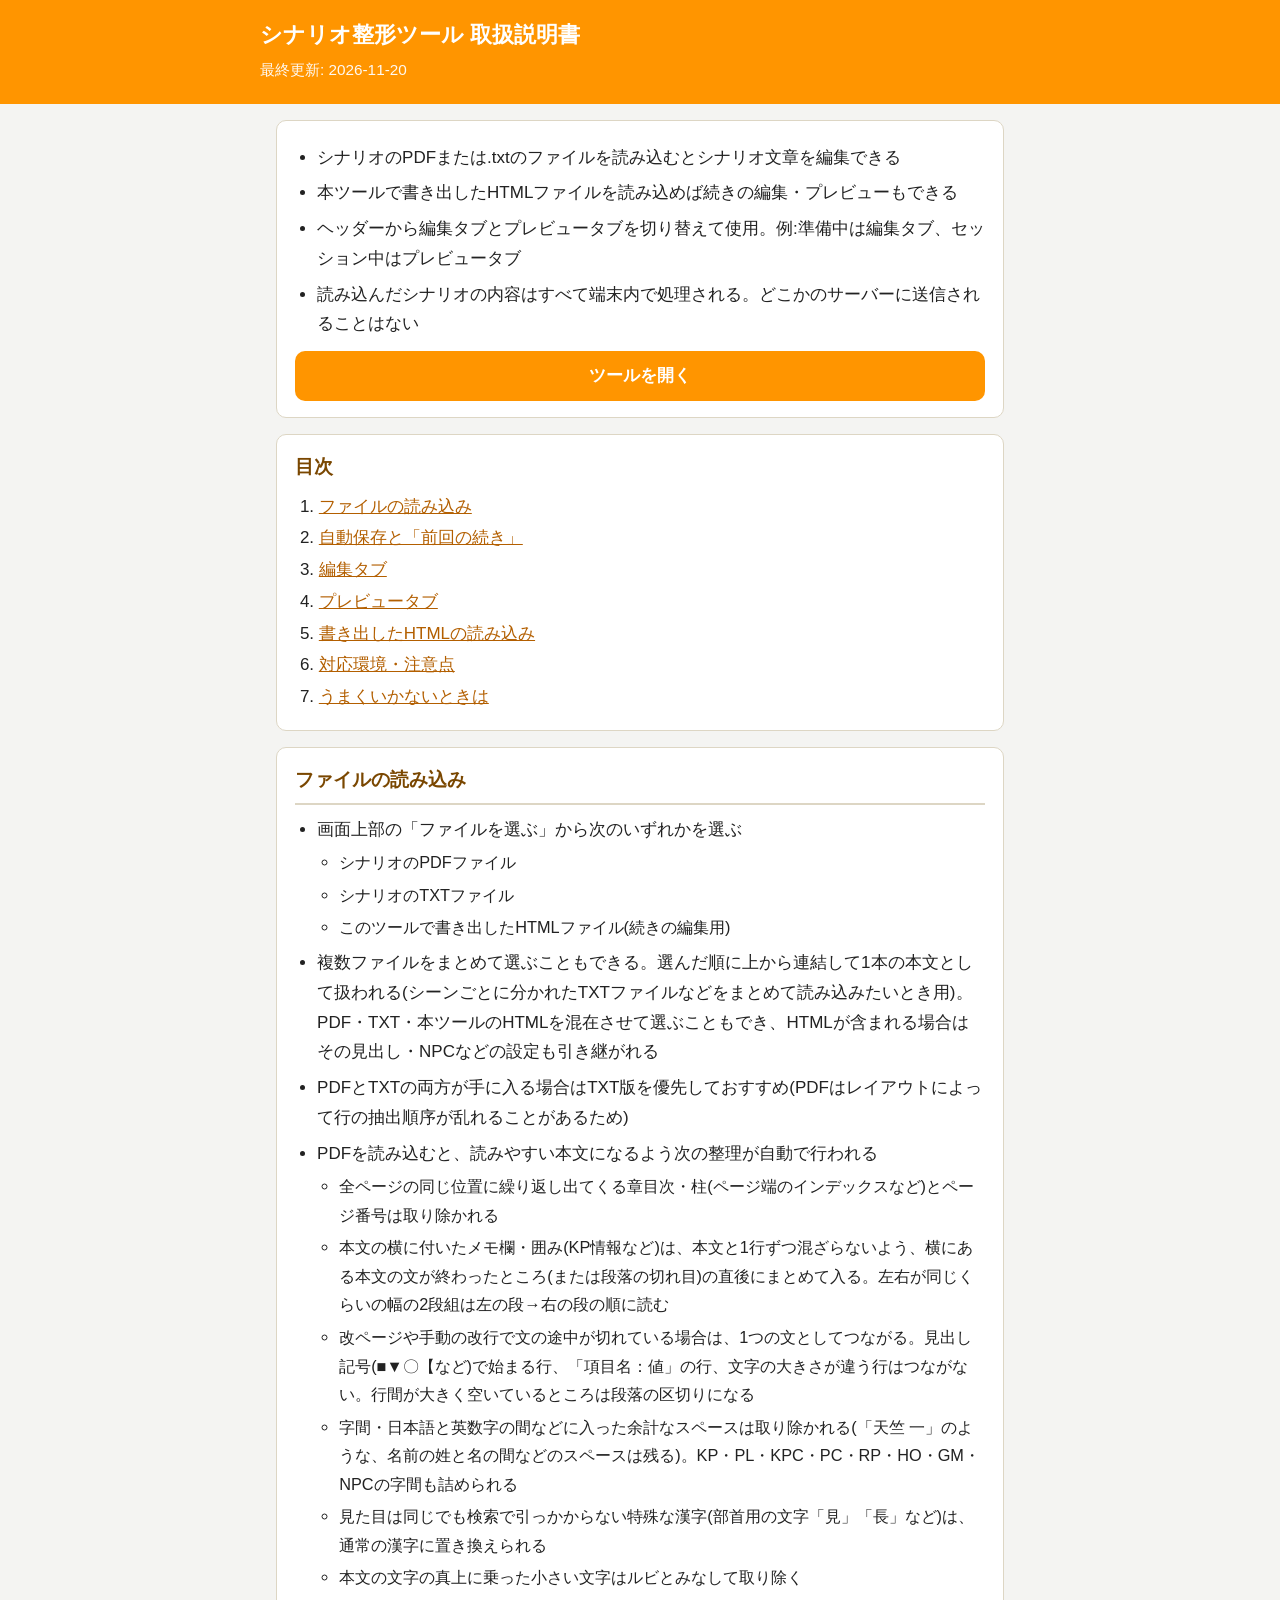
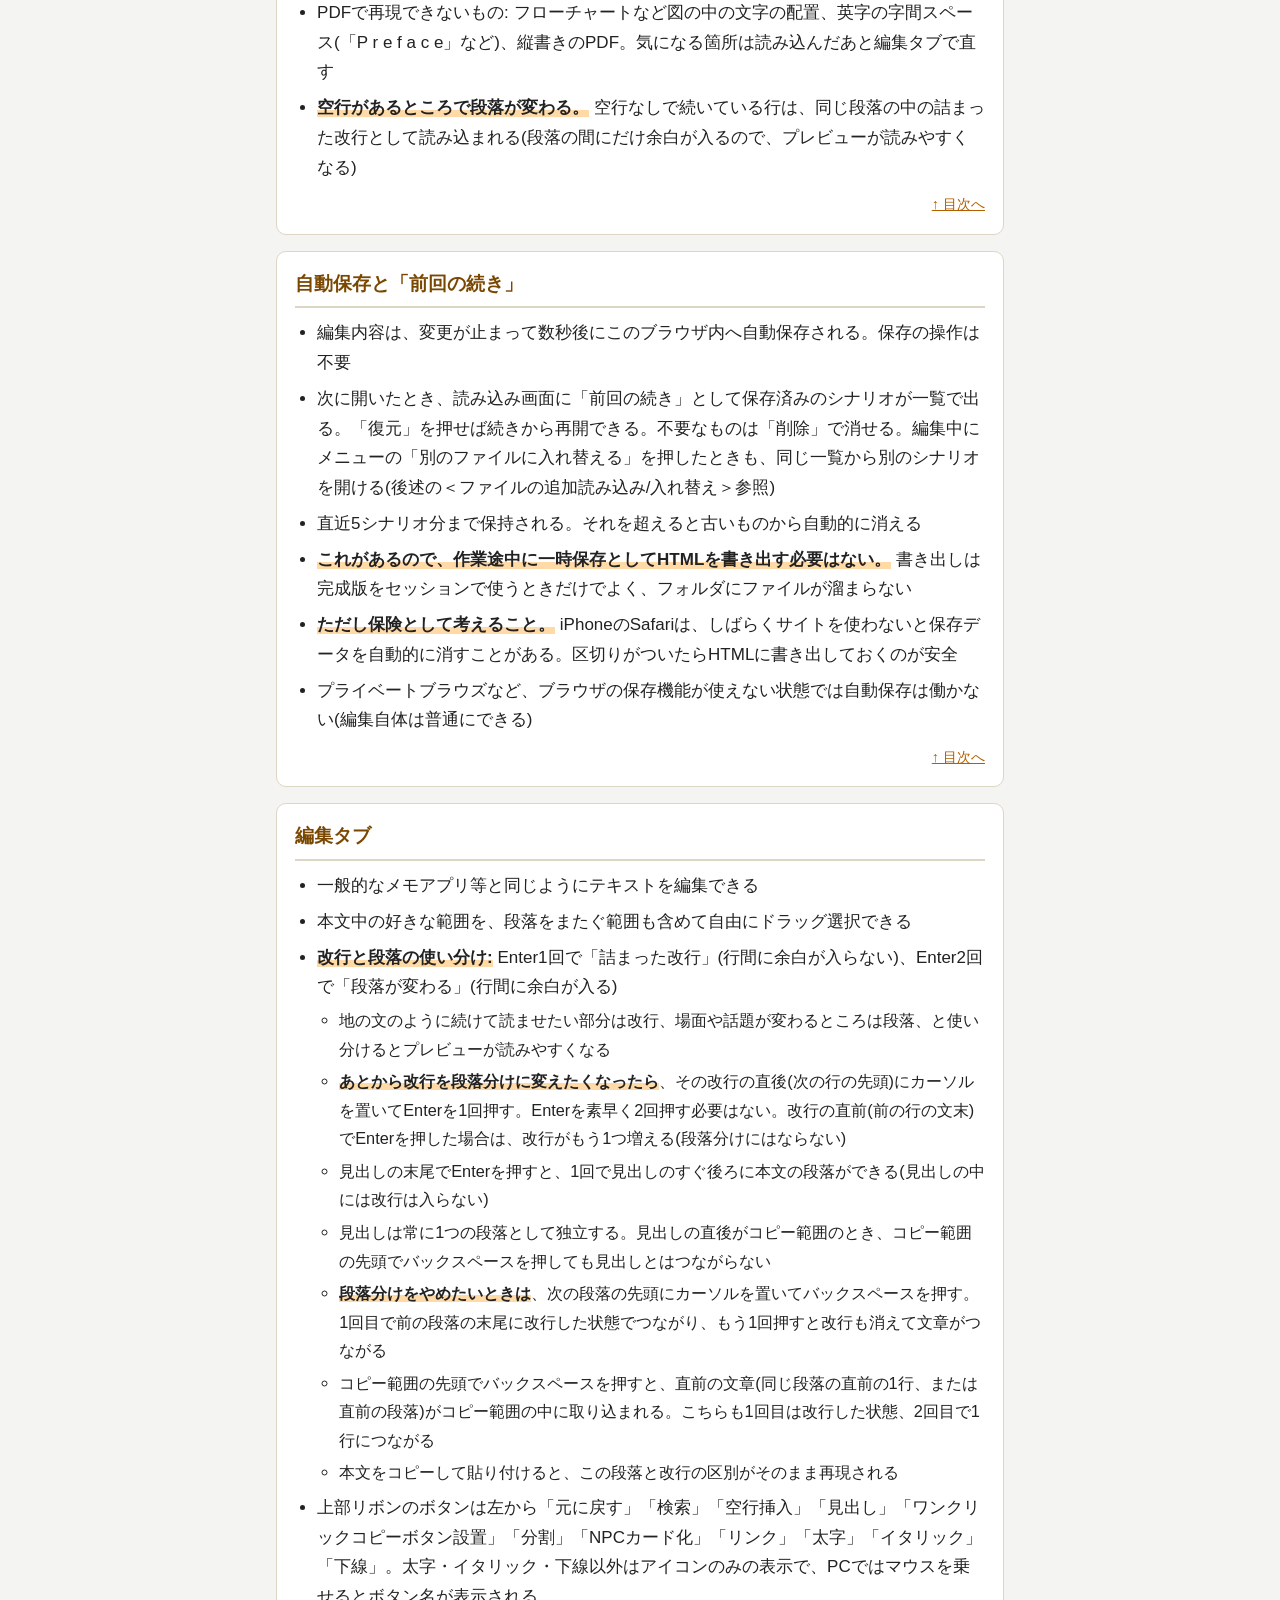
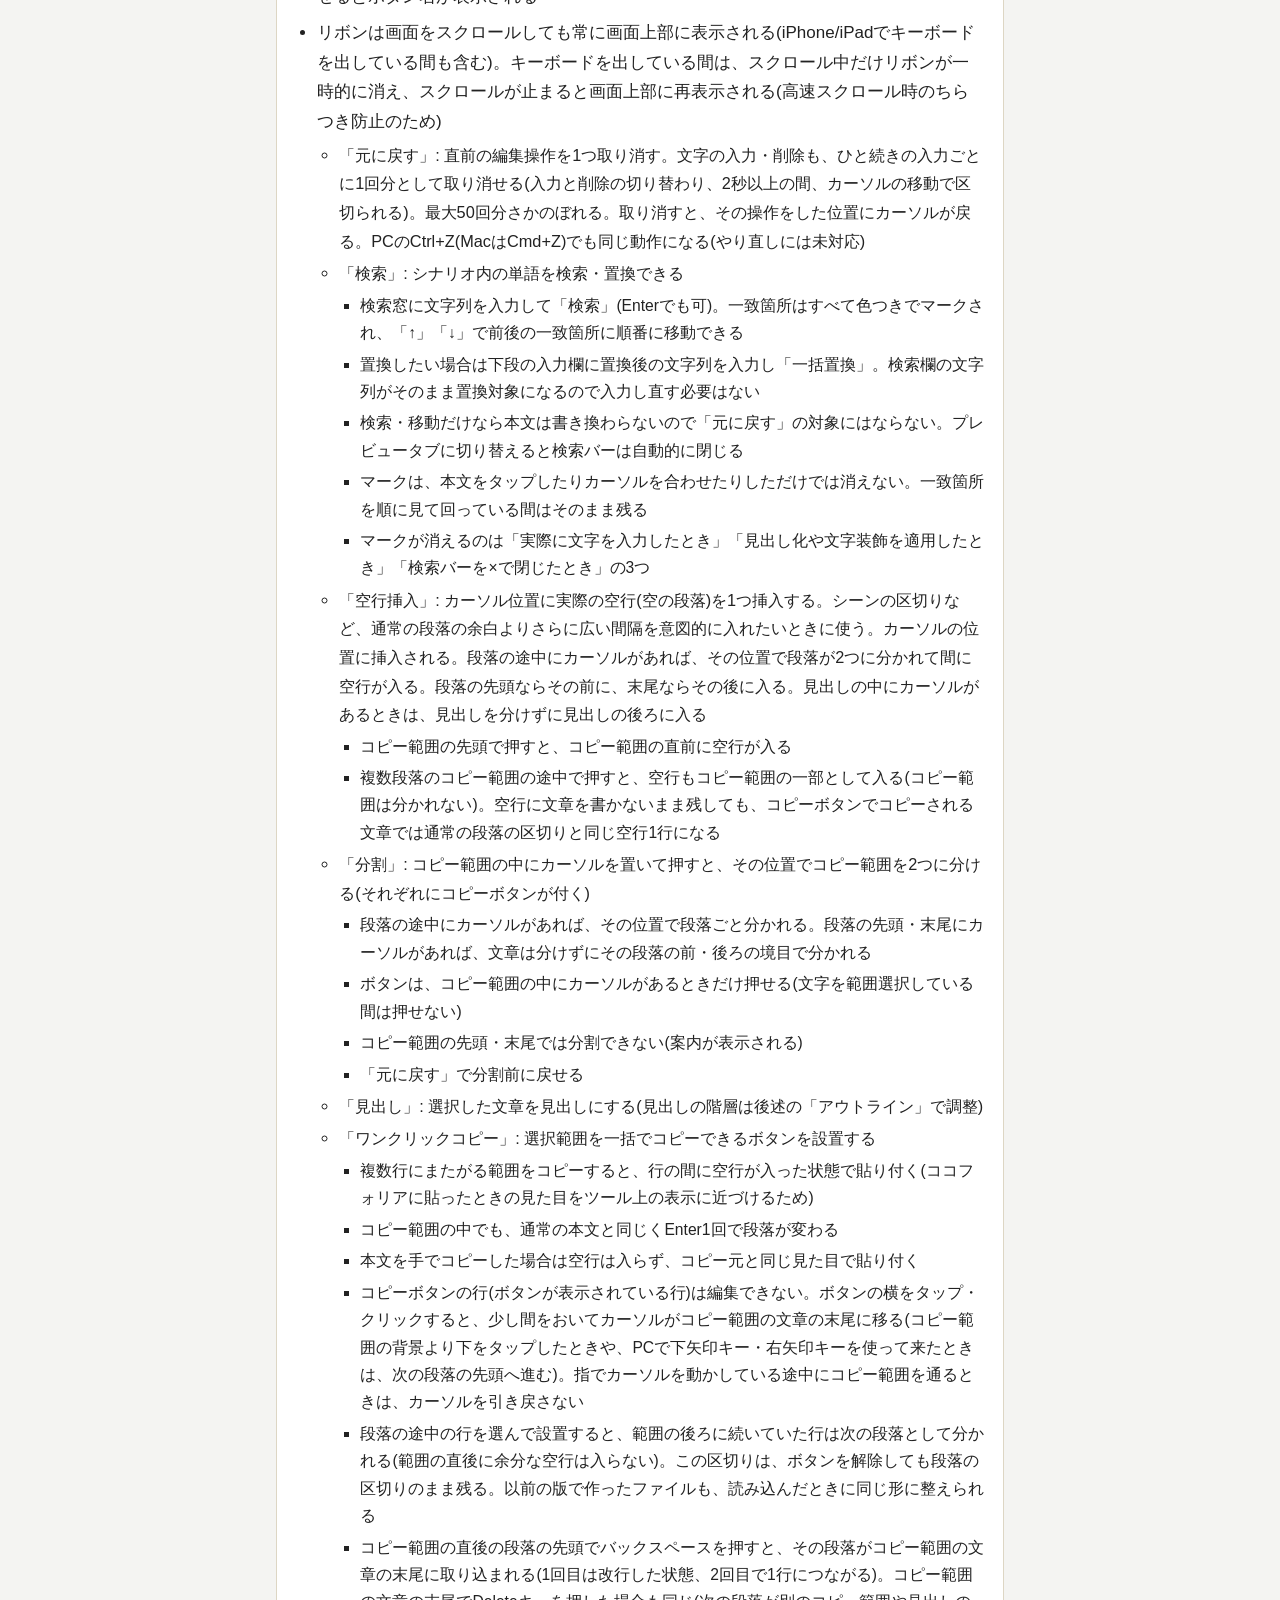
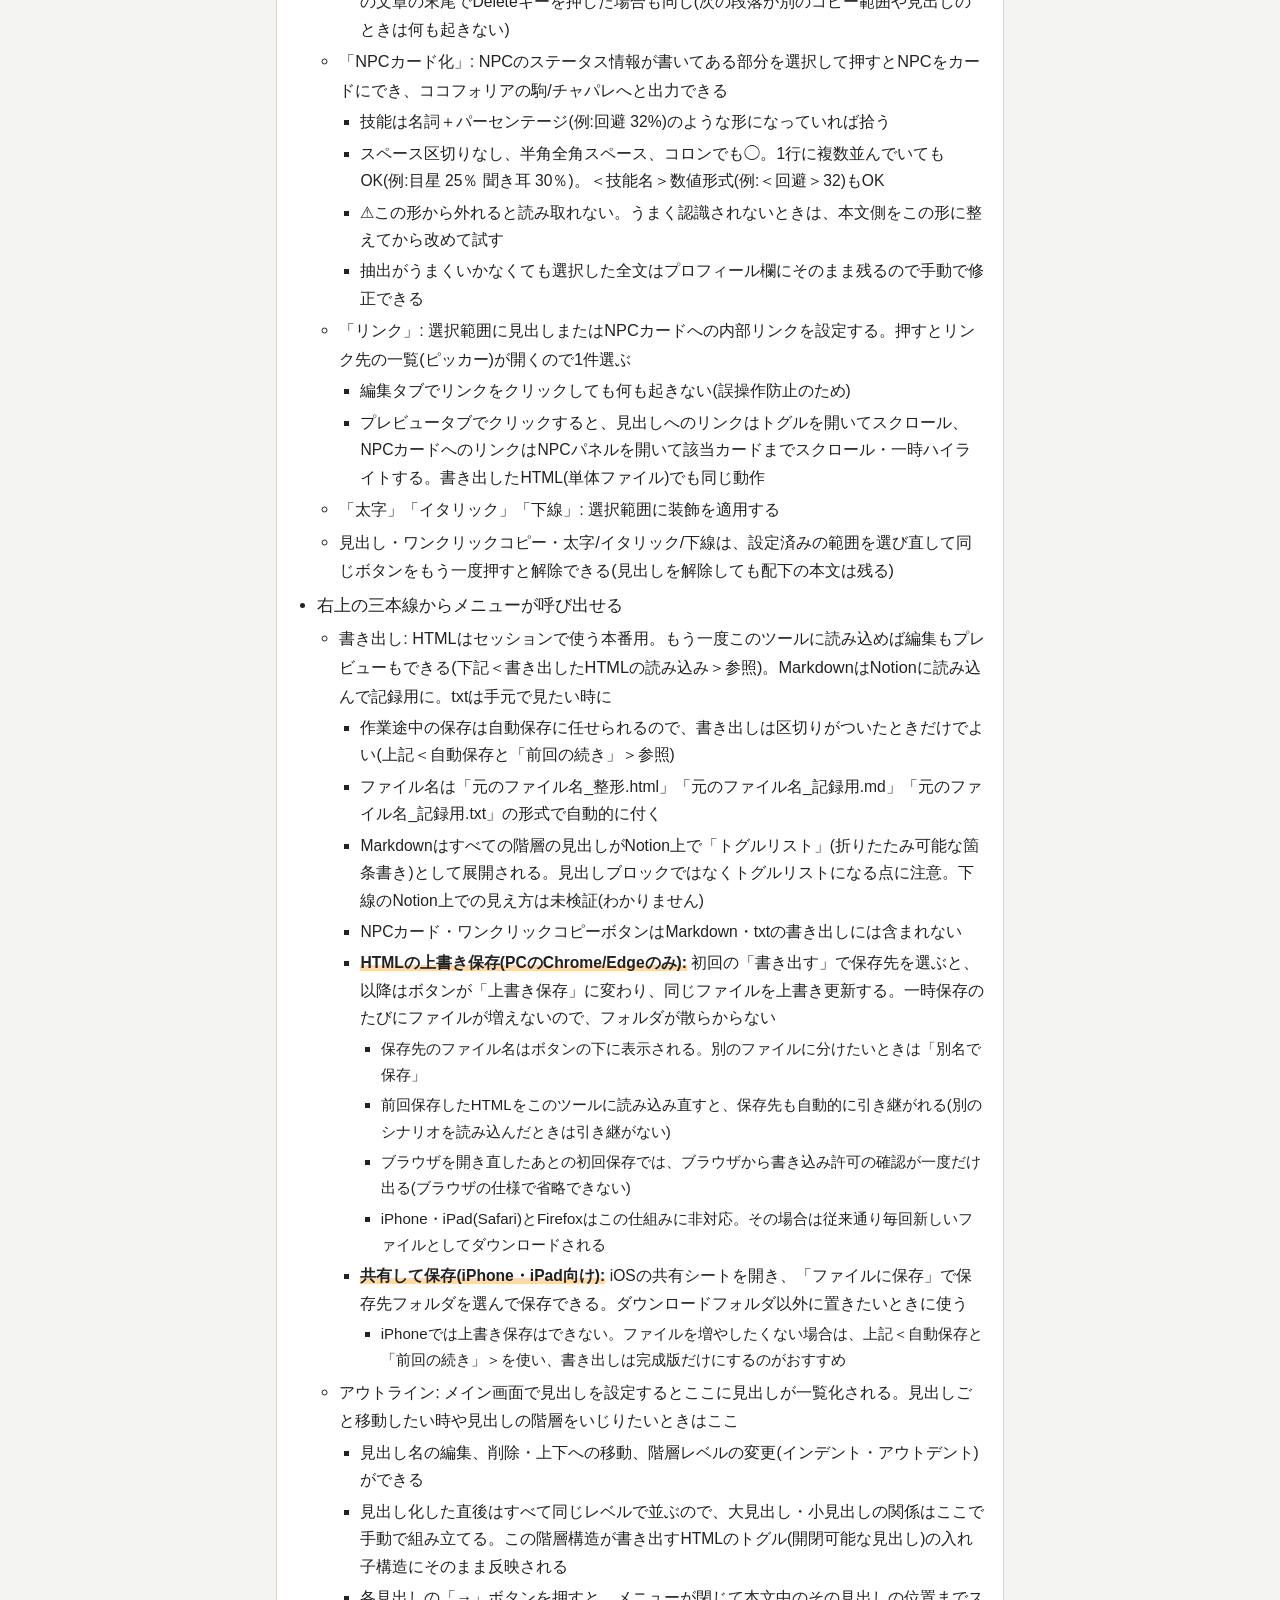
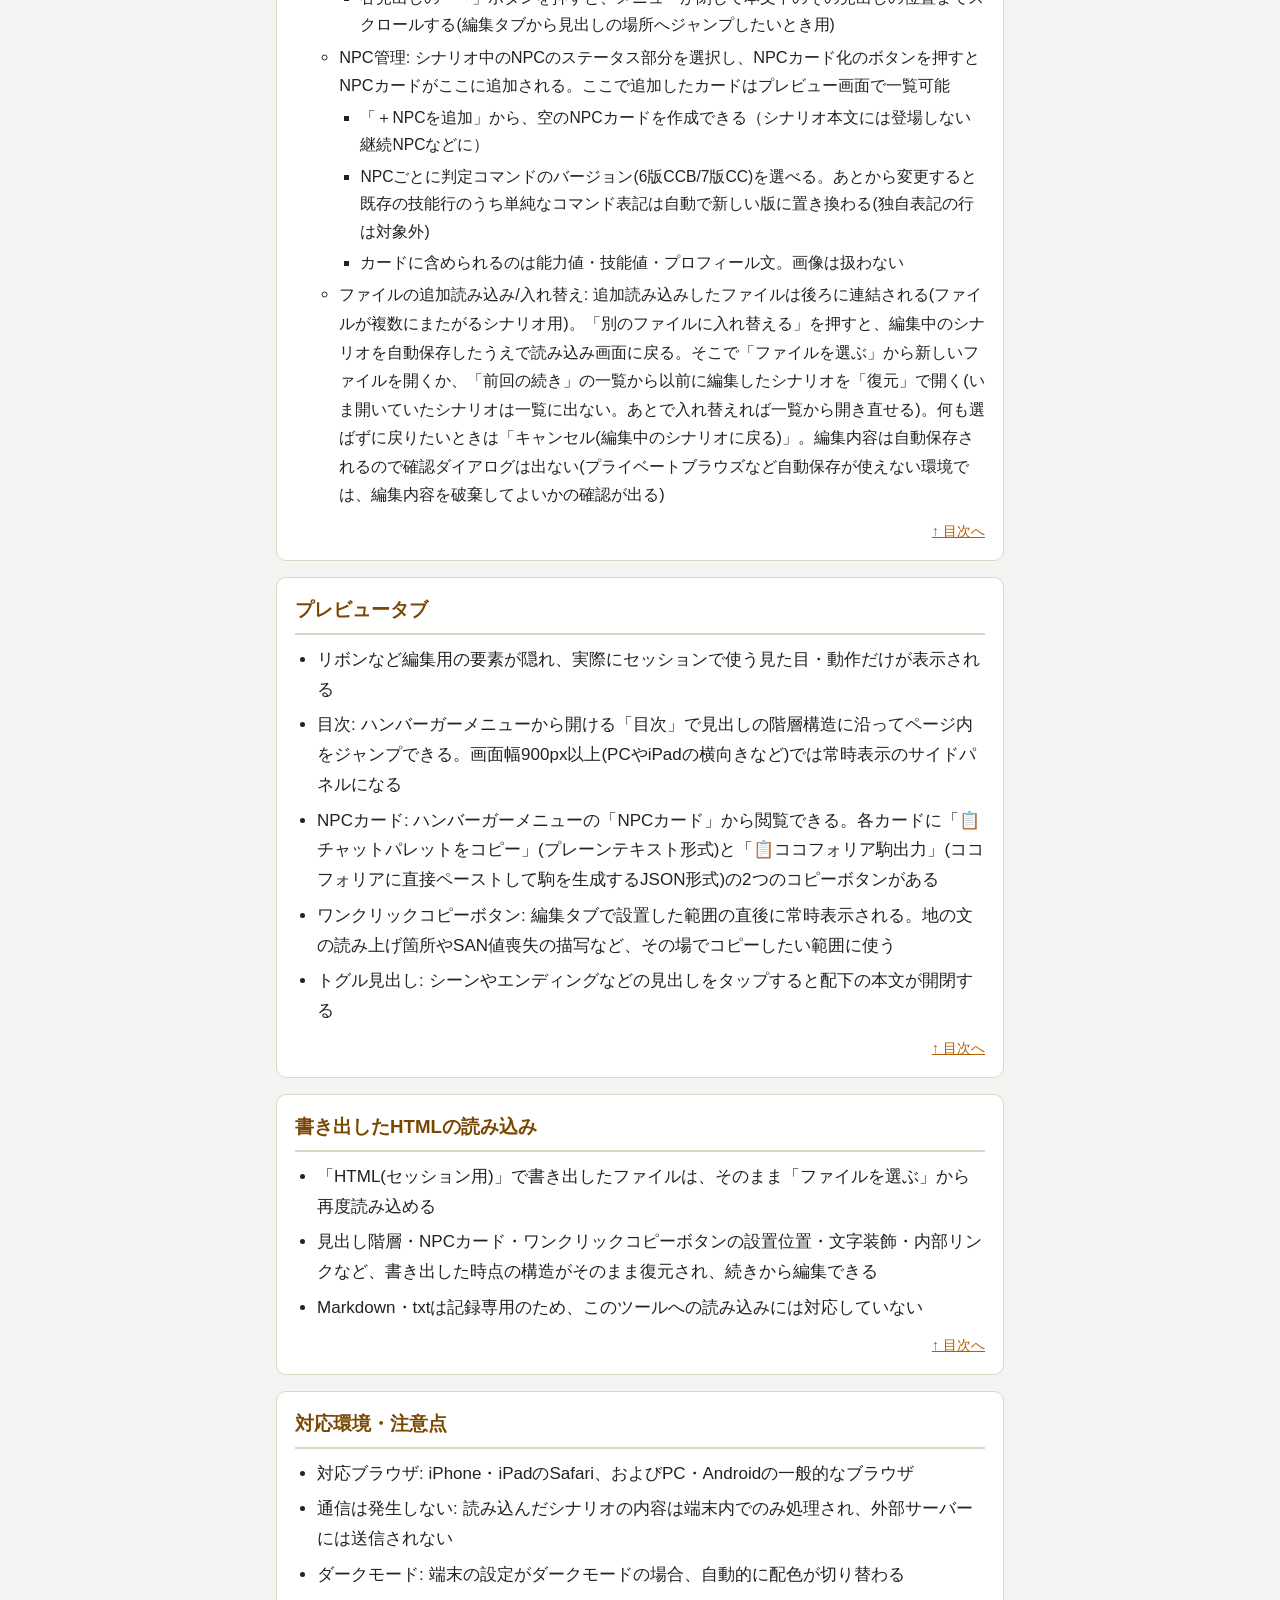
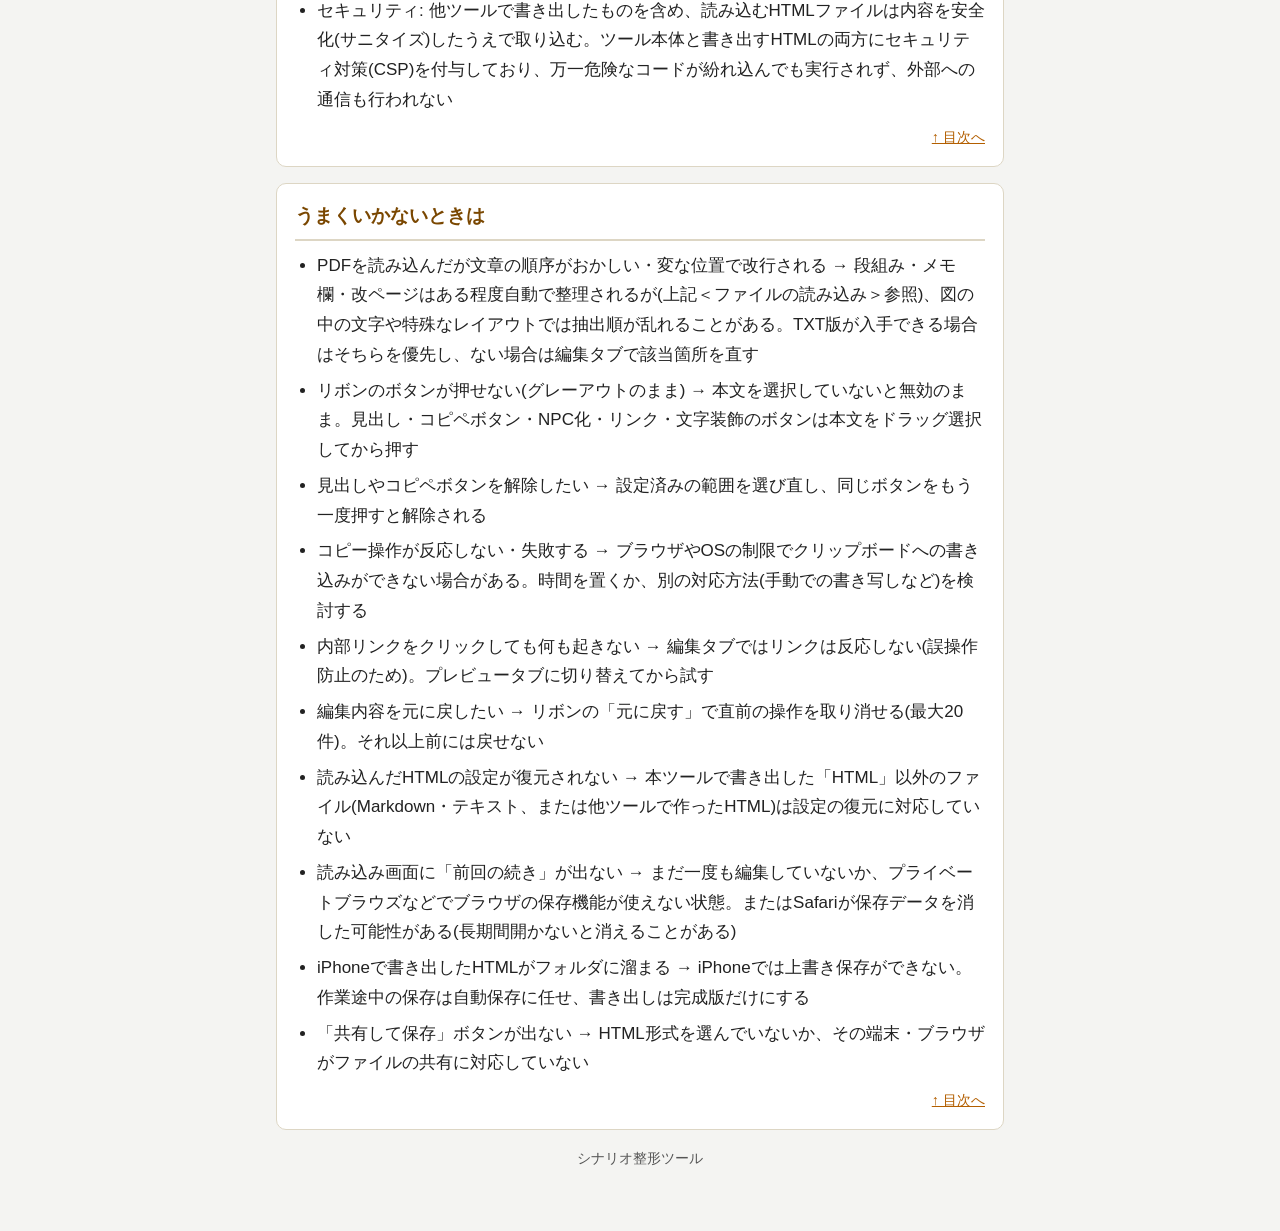
==== commit 3bbd6094: "元に戻すの戻りすぎと、タップ位置のずれ・カーソルが動かない不具合を修正 - 元に戻す: 文字の入力・削除を履歴に記録していなかったため、Enterなどの操作より前まで   まとめて戻っていた。ひと続き" ====
--- a/manual.html
+++ b/manual.html
@@ -95,7 +95,7 @@
 
   <div class="card-list"><section class="card sec" id="sec-1"><h2>ファイルの読み込み</h2><ul><li>画面上部の「ファイルを選ぶ」から次のいずれかを選ぶ<ul><li>シナリオのPDFファイル</li><li>シナリオのTXTファイル</li><li>このツールで書き出したHTMLファイル(続きの編集用)</li></ul></li><li>複数ファイルをまとめて選ぶこともできる。選んだ順に上から連結して1本の本文として扱われる(シーンごとに分かれたTXTファイルなどをまとめて読み込みたいとき用)。PDF・TXT・本ツールのHTMLを混在させて選ぶこともでき、HTMLが含まれる場合はその見出し・NPCなどの設定も引き継がれる</li><li>PDFとTXTの両方が手に入る場合はTXT版を優先しておすすめ(PDFはレイアウトによって行の抽出順序が乱れることがあるため)</li><li>PDFを読み込むと、読みやすい本文になるよう次の整理が自動で行われる<ul><li>全ページの同じ位置に繰り返し出てくる章目次・柱(ページ端のインデックスなど)とページ番号は取り除かれる</li><li>本文の横に付いたメモ欄・囲み(KP情報など)は、本文と1行ずつ混ざらないよう、横にある本文の文が終わったところ(または段落の切れ目)の直後にまとめて入る。左右が同じくらいの幅の2段組は左の段→右の段の順に読む</li><li>改ページや手動の改行で文の途中が切れている場合は、1つの文としてつながる。見出し記号(■▼〇【など)で始まる行、「項目名：値」の行、文字の大きさが違う行はつながない。行間が大きく空いているところは段落の区切りになる</li><li>字間・日本語と英数字の間などに入った余計なスペースは取り除かれる(「天竺 一」のような、名前の姓と名の間などのスペースは残る)。KP・PL・KPC・PC・RP・HO・GM・NPCの字間も詰められる</li><li>見た目は同じでも検索で引っかからない特殊な漢字(部首用の文字「⾒」「⻑」など)は、通常の漢字に置き換えられる</li><li>本文の文字の真上に乗った小さい文字はルビとみなして取り除く</li></ul></li><li>PDFで再現できないもの: フローチャートなど図の中の文字の配置、英字の字間スペース(「P r e f a c e」など)、縦書きのPDF。気になる箇所は読み込んだあと編集タブで直す</li><li><strong>空行があるところで段落が変わる。</strong> 空行なしで続いている行は、同じ段落の中の詰まった改行として読み込まれる(段落の間にだけ余白が入るので、プレビューが読みやすくなる)</li></ul><a class="to-top" href="#top">↑ 目次へ</a></section>
 <section class="card sec" id="sec-2"><h2>自動保存と「前回の続き」</h2><ul><li>編集内容は、変更が止まって数秒後にこのブラウザ内へ自動保存される。保存の操作は不要</li><li>次に開いたとき、読み込み画面に「前回の続き」として保存済みのシナリオが一覧で出る。「復元」を押せば続きから再開できる。不要なものは「削除」で消せる。編集中にメニューの「別のファイルに入れ替える」を押したときも、同じ一覧から別のシナリオを開ける(後述の＜ファイルの追加読み込み/入れ替え＞参照)</li><li>直近5シナリオ分まで保持される。それを超えると古いものから自動的に消える</li><li><strong>これがあるので、作業途中に一時保存としてHTMLを書き出す必要はない。</strong> 書き出しは完成版をセッションで使うときだけでよく、フォルダにファイルが溜まらない</li><li><strong>ただし保険として考えること。</strong> iPhoneのSafariは、しばらくサイトを使わないと保存データを自動的に消すことがある。区切りがついたらHTMLに書き出しておくのが安全</li><li>プライベートブラウズなど、ブラウザの保存機能が使えない状態では自動保存は働かない(編集自体は普通にできる)</li></ul><a class="to-top" href="#top">↑ 目次へ</a></section>
-<section class="card sec" id="sec-3"><h2>編集タブ</h2><ul><li>一般的なメモアプリ等と同じようにテキストを編集できる</li><li>本文中の好きな範囲を、段落をまたぐ範囲も含めて自由にドラッグ選択できる</li><li><strong>改行と段落の使い分け:</strong> Enter1回で「詰まった改行」(行間に余白が入らない)、Enter2回で「段落が変わる」(行間に余白が入る)<ul><li>地の文のように続けて読ませたい部分は改行、場面や話題が変わるところは段落、と使い分けるとプレビューが読みやすくなる</li><li><strong>あとから改行を段落分けに変えたくなったら</strong>、その改行の直後(次の行の先頭)にカーソルを置いてEnterを1回押す。Enterを素早く2回押す必要はない。改行の直前(前の行の文末)でEnterを押した場合は、改行がもう1つ増える(段落分けにはならない)</li><li>見出しの末尾でEnterを押すと、1回で見出しのすぐ後ろに本文の段落ができる(見出しの中には改行は入らない)</li><li>見出しは常に1つの段落として独立する。見出しの直後がコピー範囲のとき、コピー範囲の先頭でバックスペースを押しても見出しとはつながらない</li><li><strong>段落分けをやめたいときは</strong>、次の段落の先頭にカーソルを置いてバックスペースを押す。1回目で前の段落の末尾に改行した状態でつながり、もう1回押すと改行も消えて文章がつながる</li><li>コピー範囲の先頭でバックスペースを押すと、直前の文章(同じ段落の直前の1行、または直前の段落)がコピー範囲の中に取り込まれる。こちらも1回目は改行した状態、2回目で1行につながる</li><li>本文をコピーして貼り付けると、この段落と改行の区別がそのまま再現される</li></ul></li><li>上部リボンのボタンは左から「元に戻す」「検索」「空行挿入」「見出し」「ワンクリックコピーボタン設置」「分割」「NPCカード化」「リンク」「太字」「イタリック」「下線」。太字・イタリック・下線以外はアイコンのみの表示で、PCではマウスを乗せるとボタン名が表示される</li><li>リボンは画面をスクロールしても常に画面上部に表示される(iPhone/iPadでキーボードを出している間も含む)。キーボードを出している間は、スクロール中だけリボンが一時的に消え、スクロールが止まると画面上部に再表示される(高速スクロール時のちらつき防止のため)<ul><li>「元に戻す」: 直前の編集操作を1つ取り消す(最大20件さかのぼれる)</li><li>「検索」: シナリオ内の単語を検索・置換できる<ul><li>検索窓に文字列を入力して「検索」(Enterでも可)。一致箇所はすべて色つきでマークされ、「↑」「↓」で前後の一致箇所に順番に移動できる</li><li>置換したい場合は下段の入力欄に置換後の文字列を入力し「一括置換」。検索欄の文字列がそのまま置換対象になるので入力し直す必要はない</li><li>検索・移動だけなら本文は書き換わらないので「元に戻す」の対象にはならない。プレビュータブに切り替えると検索バーは自動的に閉じる</li><li>マークは、本文をタップしたりカーソルを合わせたりしただけでは消えない。一致箇所を順に見て回っている間はそのまま残る</li><li>マークが消えるのは「実際に文字を入力したとき」「見出し化や文字装飾を適用したとき」「検索バーを&#215;で閉じたとき」の3つ</li></ul></li><li>「空行挿入」: カーソル位置に実際の空行(空の段落)を1つ挿入する。シーンの区切りなど、通常の段落の余白よりさらに広い間隔を意図的に入れたいときに使う。カーソルの位置に挿入される。段落の途中にカーソルがあれば、その位置で段落が2つに分かれて間に空行が入る。段落の先頭ならその前に、末尾ならその後に入る。見出しの中にカーソルがあるときは、見出しを分けずに見出しの後ろに入る<ul><li>コピー範囲の先頭で押すと、コピー範囲の直前に空行が入る</li><li>複数段落のコピー範囲の途中で押すと、空行もコピー範囲の一部として入る(コピー範囲は分かれない)。空行に文章を書かないまま残しても、コピーボタンでコピーされる文章では通常の段落の区切りと同じ空行1行になる</li></ul></li><li>「分割」: コピー範囲の中にカーソルを置いて押すと、その位置でコピー範囲を2つに分ける(それぞれにコピーボタンが付く)<ul><li>段落の途中にカーソルがあれば、その位置で段落ごと分かれる。段落の先頭・末尾にカーソルがあれば、文章は分けずにその段落の前・後ろの境目で分かれる</li><li>ボタンは、コピー範囲の中にカーソルがあるときだけ押せる(文字を範囲選択している間は押せない)</li><li>コピー範囲の先頭・末尾では分割できない(案内が表示される)</li><li>「元に戻す」で分割前に戻せる</li></ul></li><li>「見出し」: 選択した文章を見出しにする(見出しの階層は後述の「アウトライン」で調整)</li><li>「ワンクリックコピー」: 選択範囲を一括でコピーできるボタンを設置する<ul><li>複数行にまたがる範囲をコピーすると、行の間に空行が入った状態で貼り付く(ココフォリアに貼ったときの見た目をツール上の表示に近づけるため)</li><li>コピー範囲の中でも、通常の本文と同じくEnter1回で段落が変わる</li><li>本文を手でコピーした場合は空行は入らず、コピー元と同じ見た目で貼り付く</li><li>コピーボタンの行(ボタンが表示されている行)は編集できない。ボタンの横をタップ・クリックすると、カーソルはコピー範囲の文章の末尾に移る(PCで下矢印キー・右矢印キーを使って来たときは、次の段落の先頭へ進む)</li><li>段落の途中の行を選んで設置すると、範囲の後ろに続いていた行は次の段落として分かれる(範囲の直後に余分な空行は入らない)。この区切りは、ボタンを解除しても段落の区切りのまま残る。以前の版で作ったファイルも、読み込んだときに同じ形に整えられる</li><li>コピー範囲の直後の段落の先頭でバックスペースを押すと、その段落がコピー範囲の文章の末尾に取り込まれる(1回目は改行した状態、2回目で1行につながる)。コピー範囲の文章の末尾でDeleteキーを押した場合も同じ(次の段落が別のコピー範囲や見出しのときは何も起きない)</li></ul></li><li>「NPCカード化」: NPCのステータス情報が書いてある部分を選択して押すとNPCをカードにでき、ココフォリアの駒/チャパレへと出力できる<ul><li>技能は名詞＋パーセンテージ(例:回避 32%)のような形になっていれば拾う</li><li>スペース区切りなし、半角全角スペース、コロンでも◯。1行に複数並んでいてもOK(例:目星 25％ 聞き耳 30％)。＜技能名＞数値形式(例:＜回避＞32)もOK</li><li>⚠この形から外れると読み取れない。うまく認識されないときは、本文側をこの形に整えてから改めて試す</li><li>抽出がうまくいかなくても選択した全文はプロフィール欄にそのまま残るので手動で修正できる</li></ul></li><li>「リンク」: 選択範囲に見出しまたはNPCカードへの内部リンクを設定する。押すとリンク先の一覧(ピッカー)が開くので1件選ぶ<ul><li>編集タブでリンクをクリックしても何も起きない(誤操作防止のため)</li><li>プレビュータブでクリックすると、見出しへのリンクはトグルを開いてスクロール、NPCカードへのリンクはNPCパネルを開いて該当カードまでスクロール・一時ハイライトする。書き出したHTML(単体ファイル)でも同じ動作</li></ul></li><li>「太字」「イタリック」「下線」: 選択範囲に装飾を適用する</li><li>見出し・ワンクリックコピー・太字/イタリック/下線は、設定済みの範囲を選び直して同じボタンをもう一度押すと解除できる(見出しを解除しても配下の本文は残る)</li></ul></li><li>右上の三本線からメニューが呼び出せる<ul><li>書き出し: HTMLはセッションで使う本番用。もう一度このツールに読み込めば編集もプレビューもできる(下記＜書き出したHTMLの読み込み＞参照)。MarkdownはNotionに読み込んで記録用に。txtは手元で見たい時に<ul><li>作業途中の保存は自動保存に任せられるので、書き出しは区切りがついたときだけでよい(上記＜自動保存と「前回の続き」＞参照)</li><li>ファイル名は「元のファイル名_整形.html」「元のファイル名_記録用.md」「元のファイル名_記録用.txt」の形式で自動的に付く</li><li>Markdownはすべての階層の見出しがNotion上で「トグルリスト」(折りたたみ可能な箇条書き)として展開される。見出しブロックではなくトグルリストになる点に注意。下線のNotion上での見え方は未検証(わかりません)</li><li>NPCカード・ワンクリックコピーボタンはMarkdown・txtの書き出しには含まれない</li><li><strong>HTMLの上書き保存(PCのChrome/Edgeのみ):</strong> 初回の「書き出す」で保存先を選ぶと、以降はボタンが「上書き保存」に変わり、同じファイルを上書き更新する。一時保存のたびにファイルが増えないので、フォルダが散らからない<ul><li>保存先のファイル名はボタンの下に表示される。別のファイルに分けたいときは「別名で保存」</li><li>前回保存したHTMLをこのツールに読み込み直すと、保存先も自動的に引き継がれる(別のシナリオを読み込んだときは引き継がない)</li><li>ブラウザを開き直したあとの初回保存では、ブラウザから書き込み許可の確認が一度だけ出る(ブラウザの仕様で省略できない)</li><li>iPhone・iPad(Safari)とFirefoxはこの仕組みに非対応。その場合は従来通り毎回新しいファイルとしてダウンロードされる</li></ul></li><li><strong>共有して保存(iPhone・iPad向け):</strong> iOSの共有シートを開き、「ファイルに保存」で保存先フォルダを選んで保存できる。ダウンロードフォルダ以外に置きたいときに使う<ul><li>iPhoneでは上書き保存はできない。ファイルを増やしたくない場合は、上記＜自動保存と「前回の続き」＞を使い、書き出しは完成版だけにするのがおすすめ</li></ul></li></ul></li><li>アウトライン: メイン画面で見出しを設定するとここに見出しが一覧化される。見出しごと移動したい時や見出しの階層をいじりたいときはここ<ul><li>見出し名の編集、削除・上下への移動、階層レベルの変更(インデント・アウトデント)ができる</li><li>見出し化した直後はすべて同じレベルで並ぶので、大見出し・小見出しの関係はここで手動で組み立てる。この階層構造が書き出すHTMLのトグル(開閉可能な見出し)の入れ子構造にそのまま反映される</li><li>各見出しの「→」ボタンを押すと、メニューが閉じて本文中のその見出しの位置までスクロールする(編集タブから見出しの場所へジャンプしたいとき用)</li></ul></li><li>NPC管理: シナリオ中のNPCのステータス部分を選択し、NPCカード化のボタンを押すとNPCカードがここに追加される。ここで追加したカードはプレビュー画面で一覧可能<ul><li>「＋NPCを追加」から、空のNPCカードを作成できる（シナリオ本文には登場しない継続NPCなどに）</li><li>NPCごとに判定コマンドのバージョン(6版CCB/7版CC)を選べる。あとから変更すると既存の技能行のうち単純なコマンド表記は自動で新しい版に置き換わる(独自表記の行は対象外)</li><li>カードに含められるのは能力値・技能値・プロフィール文。画像は扱わない</li></ul></li><li>ファイルの追加読み込み/入れ替え: 追加読み込みしたファイルは後ろに連結される(ファイルが複数にまたがるシナリオ用)。「別のファイルに入れ替える」を押すと、編集中のシナリオを自動保存したうえで読み込み画面に戻る。そこで「ファイルを選ぶ」から新しいファイルを開くか、「前回の続き」の一覧から以前に編集したシナリオを「復元」で開く(いま開いていたシナリオは一覧に出ない。あとで入れ替えれば一覧から開き直せる)。何も選ばずに戻りたいときは「キャンセル(編集中のシナリオに戻る)」。編集内容は自動保存されるので確認ダイアログは出ない(プライベートブラウズなど自動保存が使えない環境では、編集内容を破棄してよいかの確認が出る)</li></ul></li></ul><a class="to-top" href="#top">↑ 目次へ</a></section>
+<section class="card sec" id="sec-3"><h2>編集タブ</h2><ul><li>一般的なメモアプリ等と同じようにテキストを編集できる</li><li>本文中の好きな範囲を、段落をまたぐ範囲も含めて自由にドラッグ選択できる</li><li><strong>改行と段落の使い分け:</strong> Enter1回で「詰まった改行」(行間に余白が入らない)、Enter2回で「段落が変わる」(行間に余白が入る)<ul><li>地の文のように続けて読ませたい部分は改行、場面や話題が変わるところは段落、と使い分けるとプレビューが読みやすくなる</li><li><strong>あとから改行を段落分けに変えたくなったら</strong>、その改行の直後(次の行の先頭)にカーソルを置いてEnterを1回押す。Enterを素早く2回押す必要はない。改行の直前(前の行の文末)でEnterを押した場合は、改行がもう1つ増える(段落分けにはならない)</li><li>見出しの末尾でEnterを押すと、1回で見出しのすぐ後ろに本文の段落ができる(見出しの中には改行は入らない)</li><li>見出しは常に1つの段落として独立する。見出しの直後がコピー範囲のとき、コピー範囲の先頭でバックスペースを押しても見出しとはつながらない</li><li><strong>段落分けをやめたいときは</strong>、次の段落の先頭にカーソルを置いてバックスペースを押す。1回目で前の段落の末尾に改行した状態でつながり、もう1回押すと改行も消えて文章がつながる</li><li>コピー範囲の先頭でバックスペースを押すと、直前の文章(同じ段落の直前の1行、または直前の段落)がコピー範囲の中に取り込まれる。こちらも1回目は改行した状態、2回目で1行につながる</li><li>本文をコピーして貼り付けると、この段落と改行の区別がそのまま再現される</li></ul></li><li>上部リボンのボタンは左から「元に戻す」「検索」「空行挿入」「見出し」「ワンクリックコピーボタン設置」「分割」「NPCカード化」「リンク」「太字」「イタリック」「下線」。太字・イタリック・下線以外はアイコンのみの表示で、PCではマウスを乗せるとボタン名が表示される</li><li>リボンは画面をスクロールしても常に画面上部に表示される(iPhone/iPadでキーボードを出している間も含む)。キーボードを出している間は、スクロール中だけリボンが一時的に消え、スクロールが止まると画面上部に再表示される(高速スクロール時のちらつき防止のため)<ul><li>「元に戻す」: 直前の編集操作を1つ取り消す。文字の入力・削除も、ひと続きの入力ごとに1回分として取り消せる(入力と削除の切り替わり、2秒以上の間、カーソルの移動で区切られる)。最大50回分さかのぼれる。取り消すと、その操作をした位置にカーソルが戻る。PCのCtrl+Z(MacはCmd+Z)でも同じ動作になる(やり直しには未対応)</li><li>「検索」: シナリオ内の単語を検索・置換できる<ul><li>検索窓に文字列を入力して「検索」(Enterでも可)。一致箇所はすべて色つきでマークされ、「↑」「↓」で前後の一致箇所に順番に移動できる</li><li>置換したい場合は下段の入力欄に置換後の文字列を入力し「一括置換」。検索欄の文字列がそのまま置換対象になるので入力し直す必要はない</li><li>検索・移動だけなら本文は書き換わらないので「元に戻す」の対象にはならない。プレビュータブに切り替えると検索バーは自動的に閉じる</li><li>マークは、本文をタップしたりカーソルを合わせたりしただけでは消えない。一致箇所を順に見て回っている間はそのまま残る</li><li>マークが消えるのは「実際に文字を入力したとき」「見出し化や文字装飾を適用したとき」「検索バーを&#215;で閉じたとき」の3つ</li></ul></li><li>「空行挿入」: カーソル位置に実際の空行(空の段落)を1つ挿入する。シーンの区切りなど、通常の段落の余白よりさらに広い間隔を意図的に入れたいときに使う。カーソルの位置に挿入される。段落の途中にカーソルがあれば、その位置で段落が2つに分かれて間に空行が入る。段落の先頭ならその前に、末尾ならその後に入る。見出しの中にカーソルがあるときは、見出しを分けずに見出しの後ろに入る<ul><li>コピー範囲の先頭で押すと、コピー範囲の直前に空行が入る</li><li>複数段落のコピー範囲の途中で押すと、空行もコピー範囲の一部として入る(コピー範囲は分かれない)。空行に文章を書かないまま残しても、コピーボタンでコピーされる文章では通常の段落の区切りと同じ空行1行になる</li></ul></li><li>「分割」: コピー範囲の中にカーソルを置いて押すと、その位置でコピー範囲を2つに分ける(それぞれにコピーボタンが付く)<ul><li>段落の途中にカーソルがあれば、その位置で段落ごと分かれる。段落の先頭・末尾にカーソルがあれば、文章は分けずにその段落の前・後ろの境目で分かれる</li><li>ボタンは、コピー範囲の中にカーソルがあるときだけ押せる(文字を範囲選択している間は押せない)</li><li>コピー範囲の先頭・末尾では分割できない(案内が表示される)</li><li>「元に戻す」で分割前に戻せる</li></ul></li><li>「見出し」: 選択した文章を見出しにする(見出しの階層は後述の「アウトライン」で調整)</li><li>「ワンクリックコピー」: 選択範囲を一括でコピーできるボタンを設置する<ul><li>複数行にまたがる範囲をコピーすると、行の間に空行が入った状態で貼り付く(ココフォリアに貼ったときの見た目をツール上の表示に近づけるため)</li><li>コピー範囲の中でも、通常の本文と同じくEnter1回で段落が変わる</li><li>本文を手でコピーした場合は空行は入らず、コピー元と同じ見た目で貼り付く</li><li>コピーボタンの行(ボタンが表示されている行)は編集できない。ボタンの横をタップ・クリックすると、少し間をおいてカーソルがコピー範囲の文章の末尾に移る(コピー範囲の背景より下をタップしたときや、PCで下矢印キー・右矢印キーを使って来たときは、次の段落の先頭へ進む)。指でカーソルを動かしている途中にコピー範囲を通るときは、カーソルを引き戻さない</li><li>段落の途中の行を選んで設置すると、範囲の後ろに続いていた行は次の段落として分かれる(範囲の直後に余分な空行は入らない)。この区切りは、ボタンを解除しても段落の区切りのまま残る。以前の版で作ったファイルも、読み込んだときに同じ形に整えられる</li><li>コピー範囲の直後の段落の先頭でバックスペースを押すと、その段落がコピー範囲の文章の末尾に取り込まれる(1回目は改行した状態、2回目で1行につながる)。コピー範囲の文章の末尾でDeleteキーを押した場合も同じ(次の段落が別のコピー範囲や見出しのときは何も起きない)</li></ul></li><li>「NPCカード化」: NPCのステータス情報が書いてある部分を選択して押すとNPCをカードにでき、ココフォリアの駒/チャパレへと出力できる<ul><li>技能は名詞＋パーセンテージ(例:回避 32%)のような形になっていれば拾う</li><li>スペース区切りなし、半角全角スペース、コロンでも◯。1行に複数並んでいてもOK(例:目星 25％ 聞き耳 30％)。＜技能名＞数値形式(例:＜回避＞32)もOK</li><li>⚠この形から外れると読み取れない。うまく認識されないときは、本文側をこの形に整えてから改めて試す</li><li>抽出がうまくいかなくても選択した全文はプロフィール欄にそのまま残るので手動で修正できる</li></ul></li><li>「リンク」: 選択範囲に見出しまたはNPCカードへの内部リンクを設定する。押すとリンク先の一覧(ピッカー)が開くので1件選ぶ<ul><li>編集タブでリンクをクリックしても何も起きない(誤操作防止のため)</li><li>プレビュータブでクリックすると、見出しへのリンクはトグルを開いてスクロール、NPCカードへのリンクはNPCパネルを開いて該当カードまでスクロール・一時ハイライトする。書き出したHTML(単体ファイル)でも同じ動作</li></ul></li><li>「太字」「イタリック」「下線」: 選択範囲に装飾を適用する</li><li>見出し・ワンクリックコピー・太字/イタリック/下線は、設定済みの範囲を選び直して同じボタンをもう一度押すと解除できる(見出しを解除しても配下の本文は残る)</li></ul></li><li>右上の三本線からメニューが呼び出せる<ul><li>書き出し: HTMLはセッションで使う本番用。もう一度このツールに読み込めば編集もプレビューもできる(下記＜書き出したHTMLの読み込み＞参照)。MarkdownはNotionに読み込んで記録用に。txtは手元で見たい時に<ul><li>作業途中の保存は自動保存に任せられるので、書き出しは区切りがついたときだけでよい(上記＜自動保存と「前回の続き」＞参照)</li><li>ファイル名は「元のファイル名_整形.html」「元のファイル名_記録用.md」「元のファイル名_記録用.txt」の形式で自動的に付く</li><li>Markdownはすべての階層の見出しがNotion上で「トグルリスト」(折りたたみ可能な箇条書き)として展開される。見出しブロックではなくトグルリストになる点に注意。下線のNotion上での見え方は未検証(わかりません)</li><li>NPCカード・ワンクリックコピーボタンはMarkdown・txtの書き出しには含まれない</li><li><strong>HTMLの上書き保存(PCのChrome/Edgeのみ):</strong> 初回の「書き出す」で保存先を選ぶと、以降はボタンが「上書き保存」に変わり、同じファイルを上書き更新する。一時保存のたびにファイルが増えないので、フォルダが散らからない<ul><li>保存先のファイル名はボタンの下に表示される。別のファイルに分けたいときは「別名で保存」</li><li>前回保存したHTMLをこのツールに読み込み直すと、保存先も自動的に引き継がれる(別のシナリオを読み込んだときは引き継がない)</li><li>ブラウザを開き直したあとの初回保存では、ブラウザから書き込み許可の確認が一度だけ出る(ブラウザの仕様で省略できない)</li><li>iPhone・iPad(Safari)とFirefoxはこの仕組みに非対応。その場合は従来通り毎回新しいファイルとしてダウンロードされる</li></ul></li><li><strong>共有して保存(iPhone・iPad向け):</strong> iOSの共有シートを開き、「ファイルに保存」で保存先フォルダを選んで保存できる。ダウンロードフォルダ以外に置きたいときに使う<ul><li>iPhoneでは上書き保存はできない。ファイルを増やしたくない場合は、上記＜自動保存と「前回の続き」＞を使い、書き出しは完成版だけにするのがおすすめ</li></ul></li></ul></li><li>アウトライン: メイン画面で見出しを設定するとここに見出しが一覧化される。見出しごと移動したい時や見出しの階層をいじりたいときはここ<ul><li>見出し名の編集、削除・上下への移動、階層レベルの変更(インデント・アウトデント)ができる</li><li>見出し化した直後はすべて同じレベルで並ぶので、大見出し・小見出しの関係はここで手動で組み立てる。この階層構造が書き出すHTMLのトグル(開閉可能な見出し)の入れ子構造にそのまま反映される</li><li>各見出しの「→」ボタンを押すと、メニューが閉じて本文中のその見出しの位置までスクロールする(編集タブから見出しの場所へジャンプしたいとき用)</li></ul></li><li>NPC管理: シナリオ中のNPCのステータス部分を選択し、NPCカード化のボタンを押すとNPCカードがここに追加される。ここで追加したカードはプレビュー画面で一覧可能<ul><li>「＋NPCを追加」から、空のNPCカードを作成できる（シナリオ本文には登場しない継続NPCなどに）</li><li>NPCごとに判定コマンドのバージョン(6版CCB/7版CC)を選べる。あとから変更すると既存の技能行のうち単純なコマンド表記は自動で新しい版に置き換わる(独自表記の行は対象外)</li><li>カードに含められるのは能力値・技能値・プロフィール文。画像は扱わない</li></ul></li><li>ファイルの追加読み込み/入れ替え: 追加読み込みしたファイルは後ろに連結される(ファイルが複数にまたがるシナリオ用)。「別のファイルに入れ替える」を押すと、編集中のシナリオを自動保存したうえで読み込み画面に戻る。そこで「ファイルを選ぶ」から新しいファイルを開くか、「前回の続き」の一覧から以前に編集したシナリオを「復元」で開く(いま開いていたシナリオは一覧に出ない。あとで入れ替えれば一覧から開き直せる)。何も選ばずに戻りたいときは「キャンセル(編集中のシナリオに戻る)」。編集内容は自動保存されるので確認ダイアログは出ない(プライベートブラウズなど自動保存が使えない環境では、編集内容を破棄してよいかの確認が出る)</li></ul></li></ul><a class="to-top" href="#top">↑ 目次へ</a></section>
 <section class="card sec" id="sec-4"><h2>プレビュータブ</h2><ul><li>リボンなど編集用の要素が隠れ、実際にセッションで使う見た目・動作だけが表示される</li><li>目次: ハンバーガーメニューから開ける「目次」で見出しの階層構造に沿ってページ内をジャンプできる。画面幅900px以上(PCやiPadの横向きなど)では常時表示のサイドパネルになる</li><li>NPCカード: ハンバーガーメニューの「NPCカード」から閲覧できる。各カードに「📋チャットパレットをコピー」(プレーンテキスト形式)と「📋ココフォリア駒出力」(ココフォリアに直接ペーストして駒を生成するJSON形式)の2つのコピーボタンがある</li><li>ワンクリックコピーボタン: 編集タブで設置した範囲の直後に常時表示される。地の文の読み上げ箇所やSAN値喪失の描写など、その場でコピーしたい範囲に使う</li><li>トグル見出し: シーンやエンディングなどの見出しをタップすると配下の本文が開閉する</li></ul><a class="to-top" href="#top">↑ 目次へ</a></section>
 <section class="card sec" id="sec-5"><h2>書き出したHTMLの読み込み</h2><ul><li>「HTML(セッション用)」で書き出したファイルは、そのまま「ファイルを選ぶ」から再度読み込める</li><li>見出し階層・NPCカード・ワンクリックコピーボタンの設置位置・文字装飾・内部リンクなど、書き出した時点の構造がそのまま復元され、続きから編集できる</li><li>Markdown・txtは記録専用のため、このツールへの読み込みには対応していない</li></ul><a class="to-top" href="#top">↑ 目次へ</a></section>
 <section class="card sec" id="sec-6"><h2>対応環境・注意点</h2><ul><li>対応ブラウザ: iPhone・iPadのSafari、およびPC・Androidの一般的なブラウザ</li><li>通信は発生しない: 読み込んだシナリオの内容は端末内でのみ処理され、外部サーバーには送信されない</li><li>ダークモード: 端末の設定がダークモードの場合、自動的に配色が切り替わる</li><li>セキュリティ: 他ツールで書き出したものを含め、読み込むHTMLファイルは内容を安全化(サニタイズ)したうえで取り込む。ツール本体と書き出すHTMLの両方にセキュリティ対策(CSP)を付与しており、万一危険なコードが紛れ込んでも実行されず、外部への通信も行われない</li></ul><a class="to-top" href="#top">↑ 目次へ</a></section>
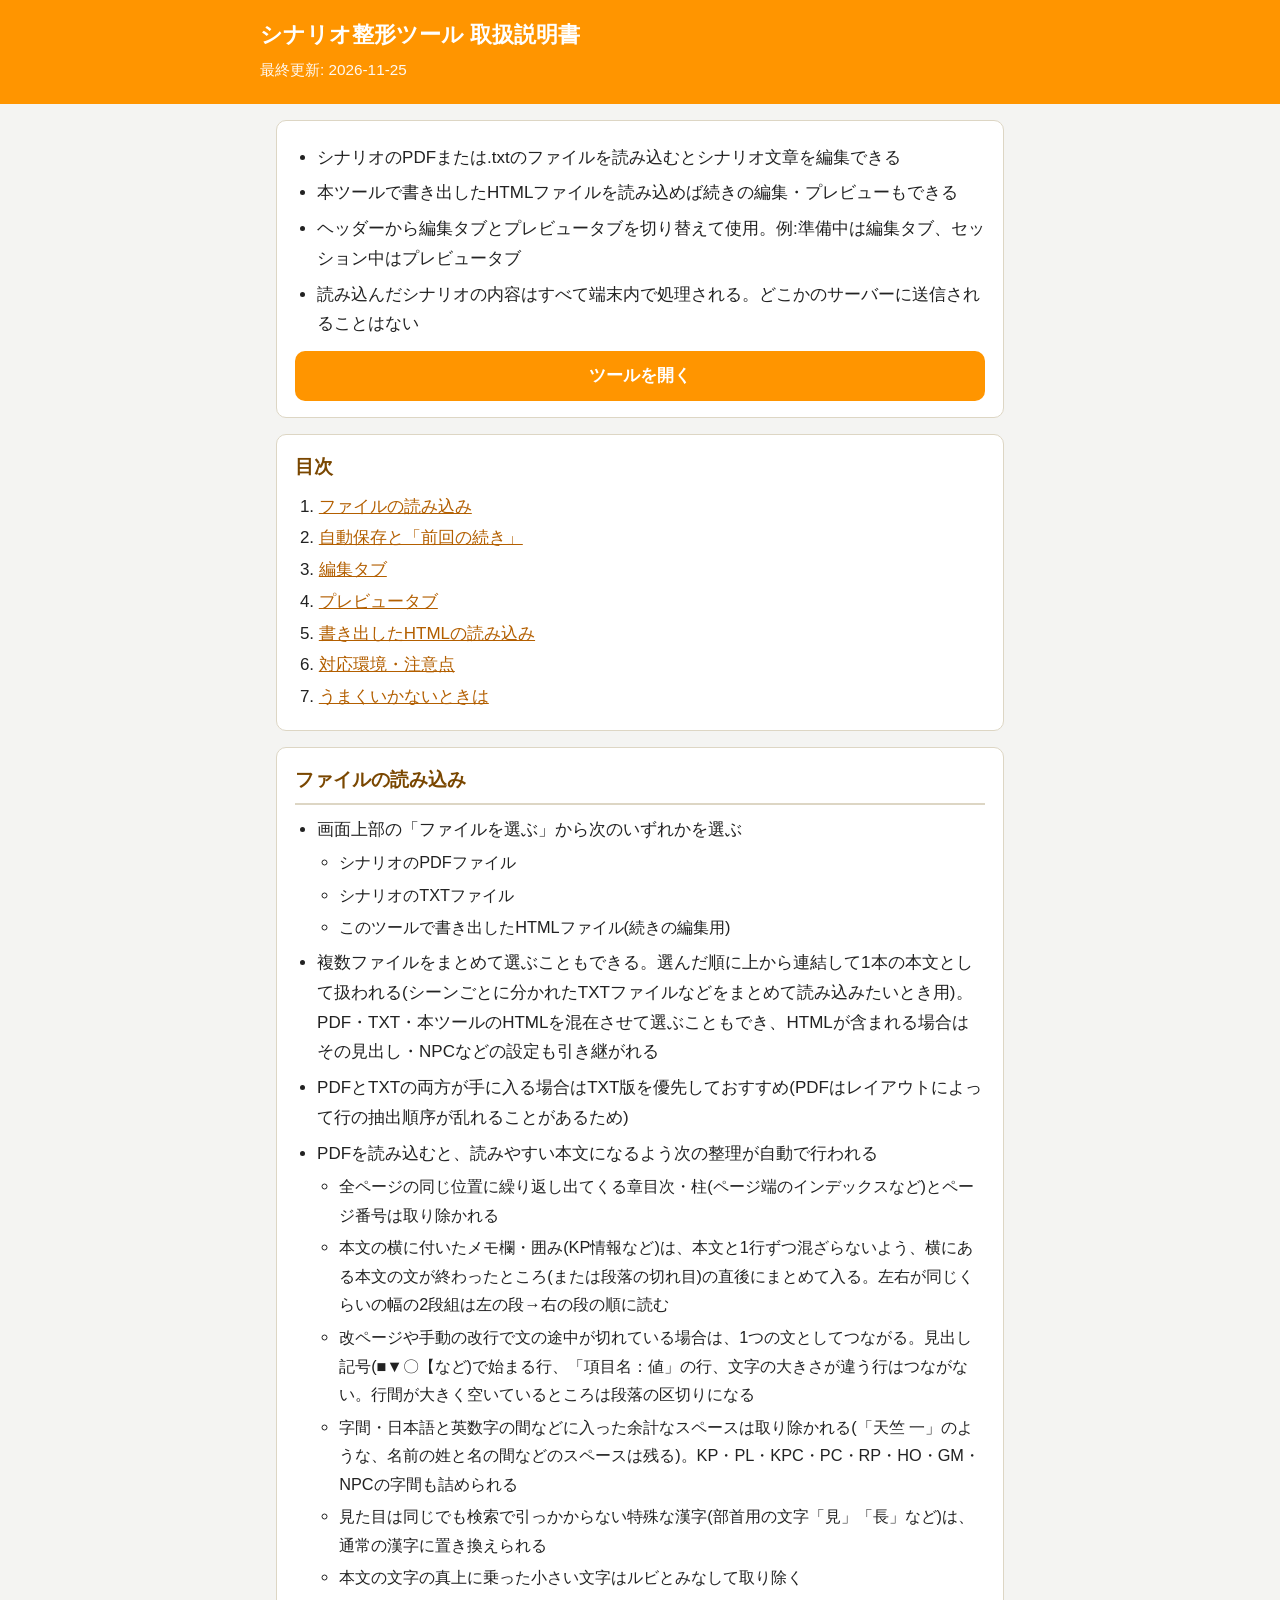
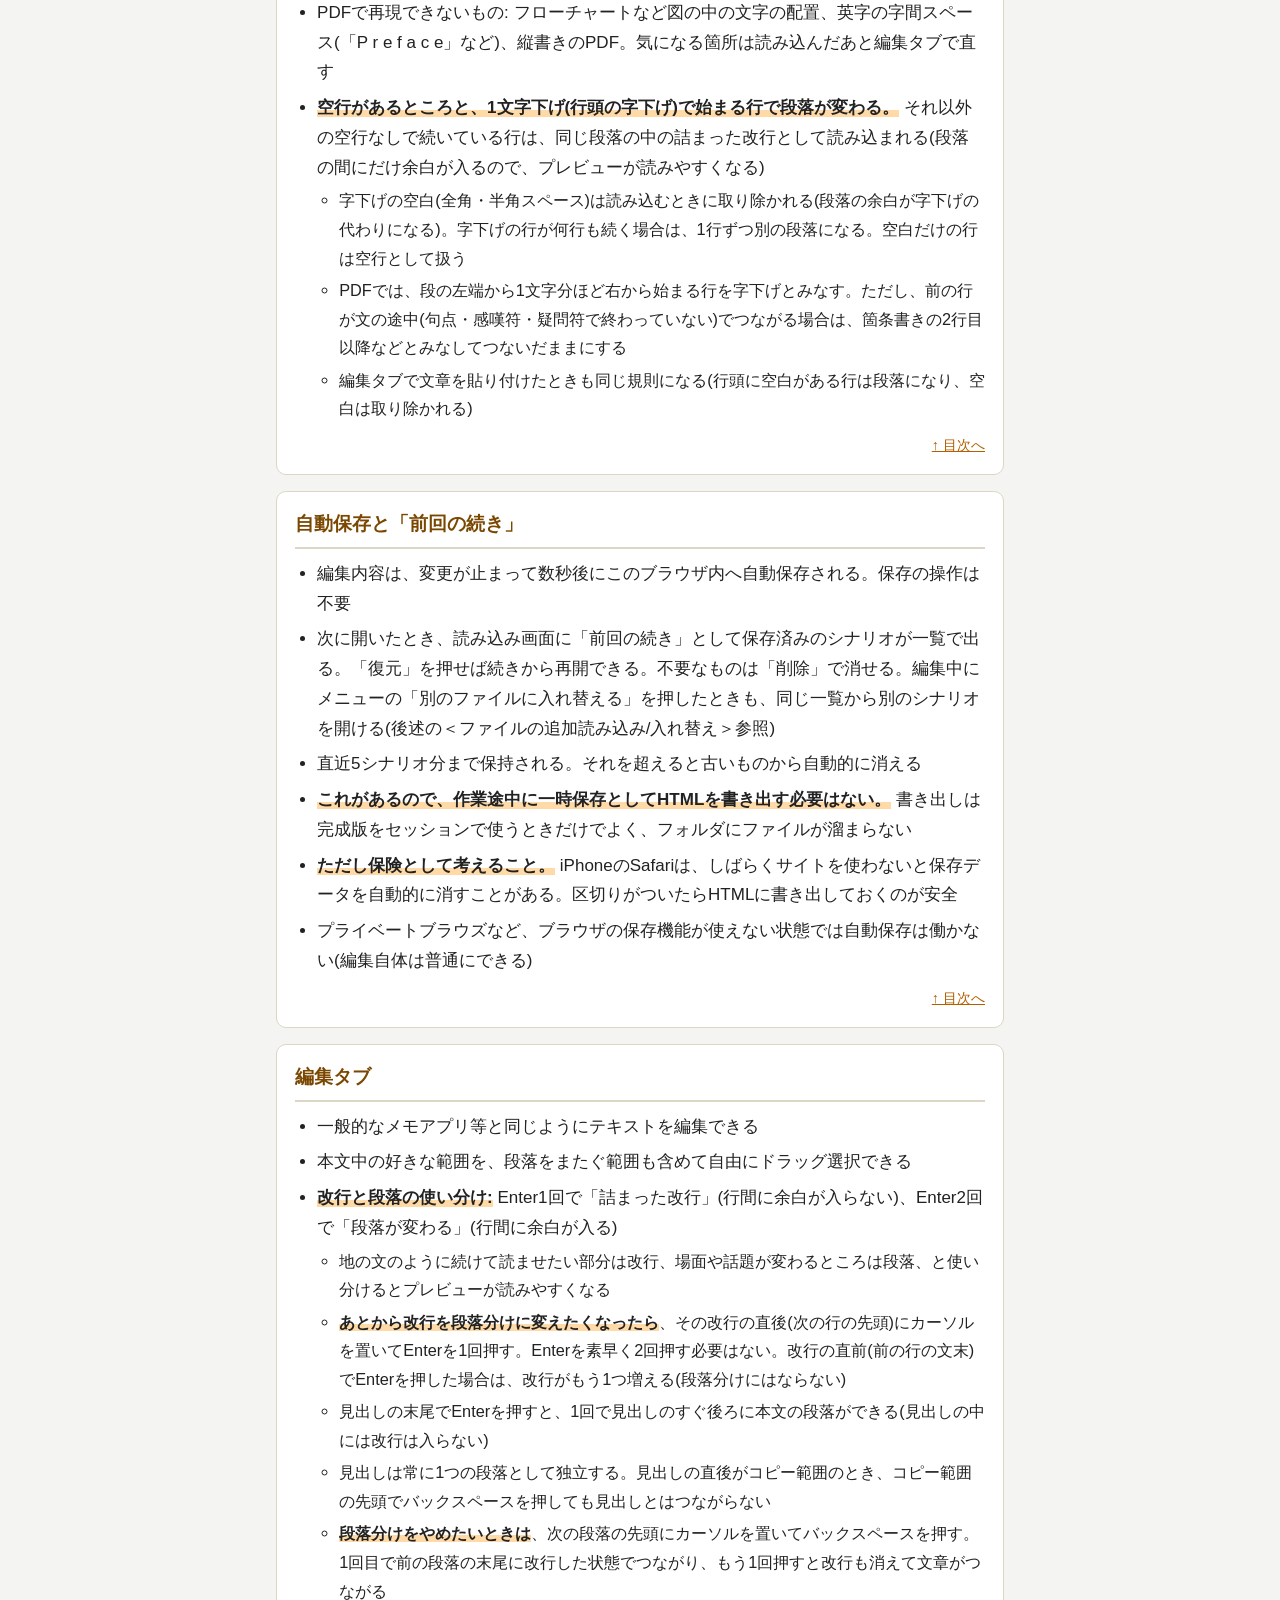
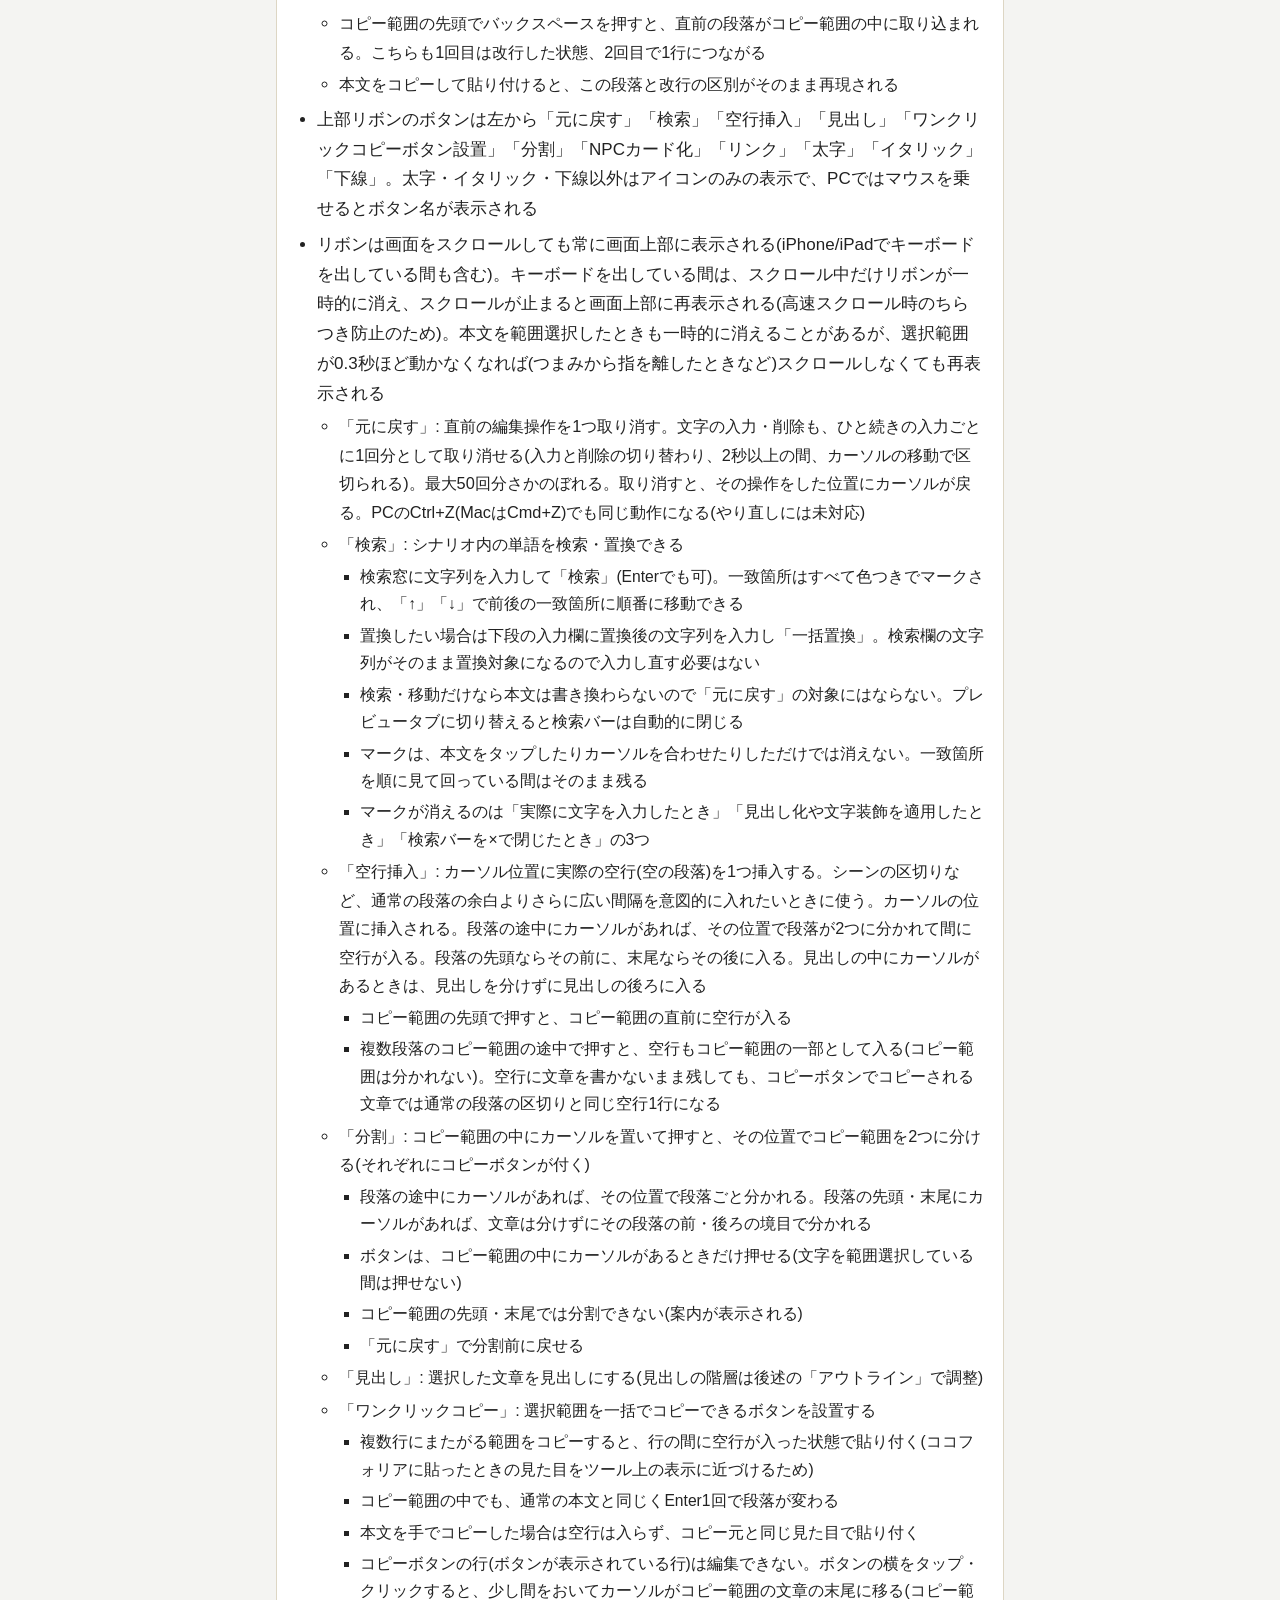
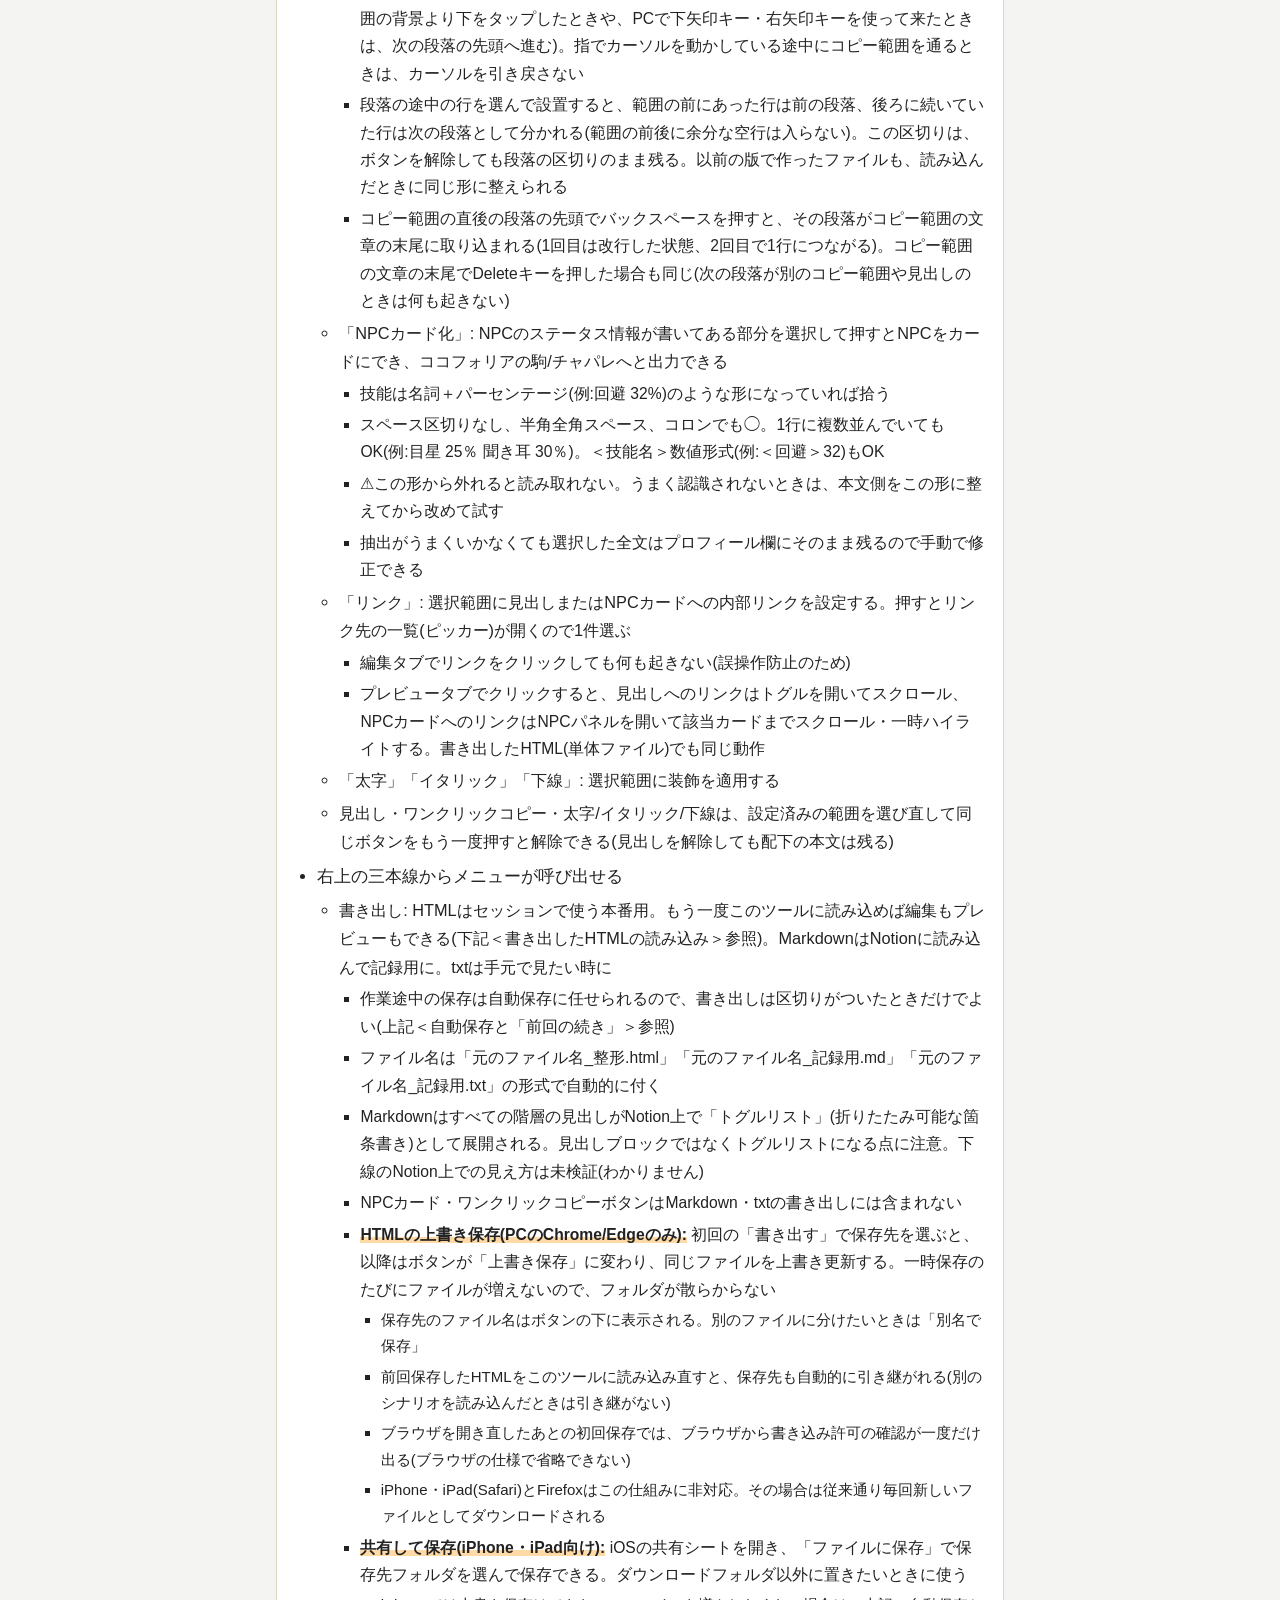
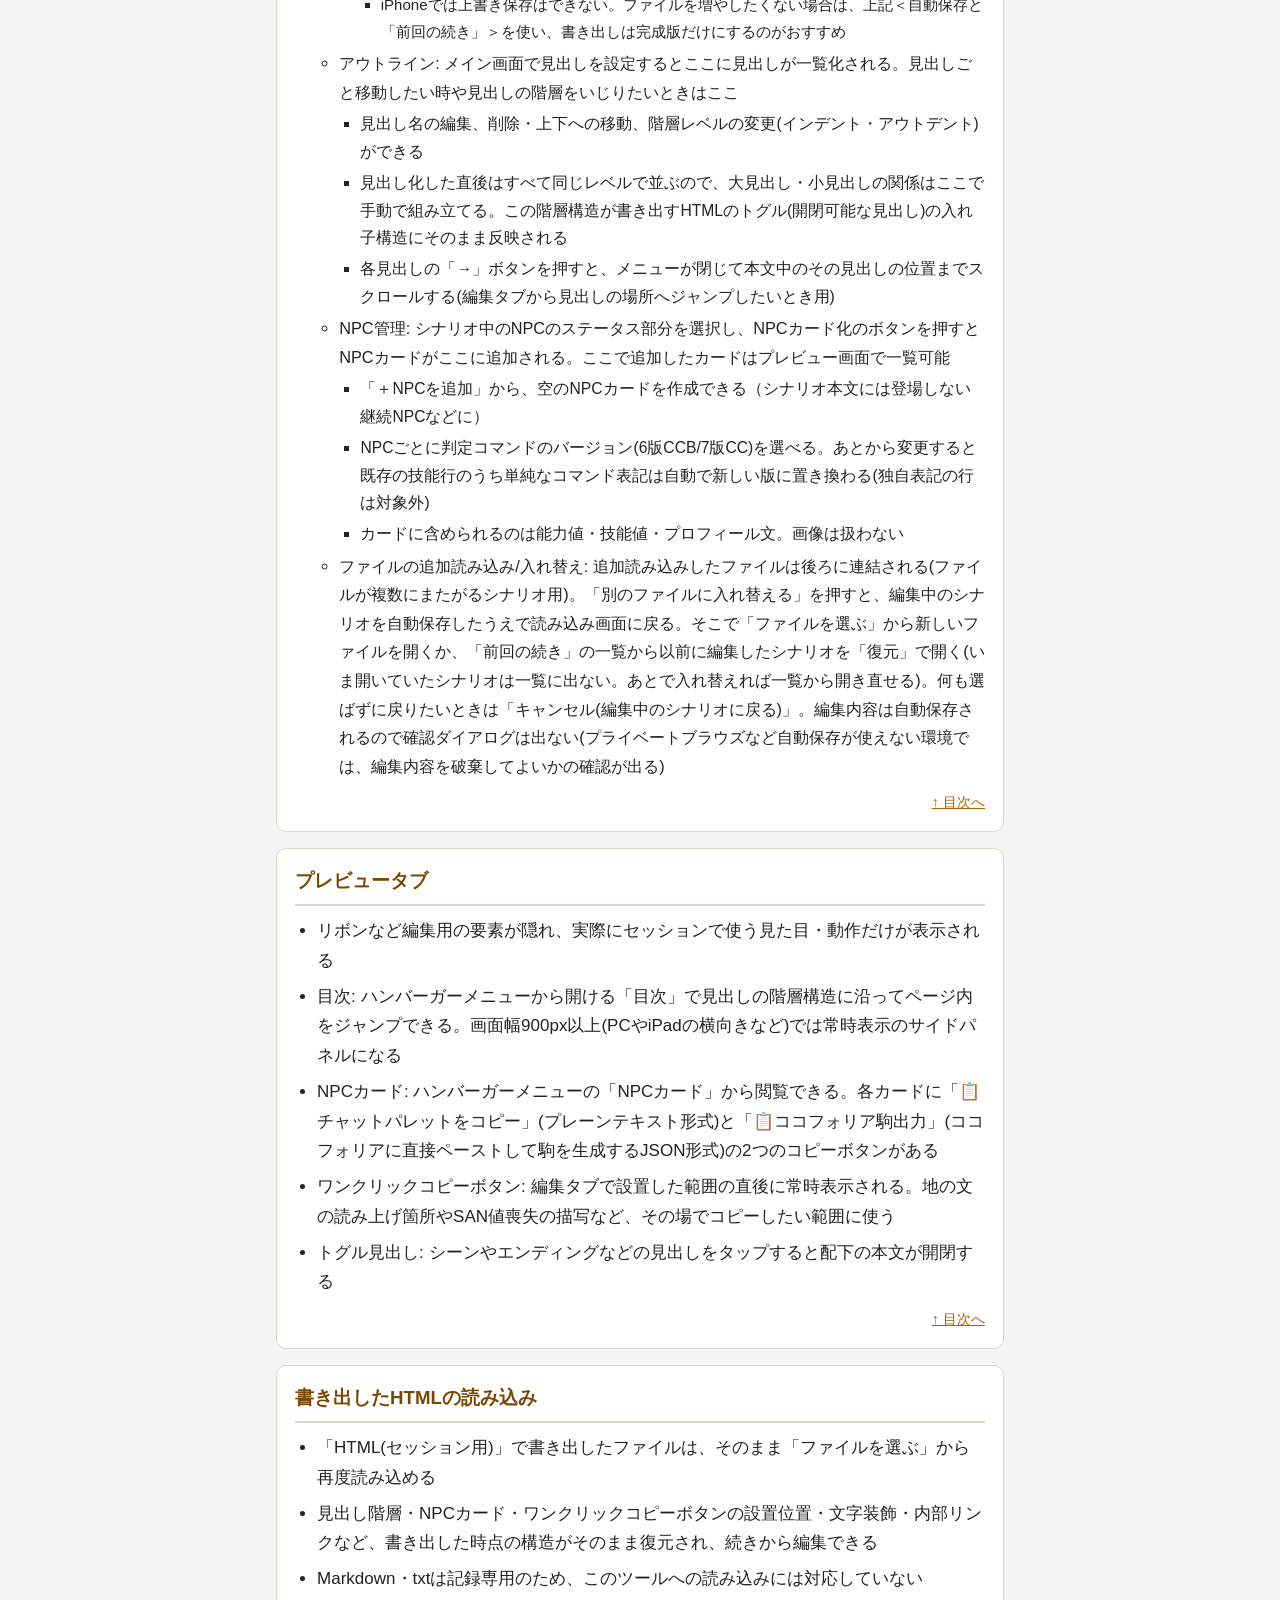
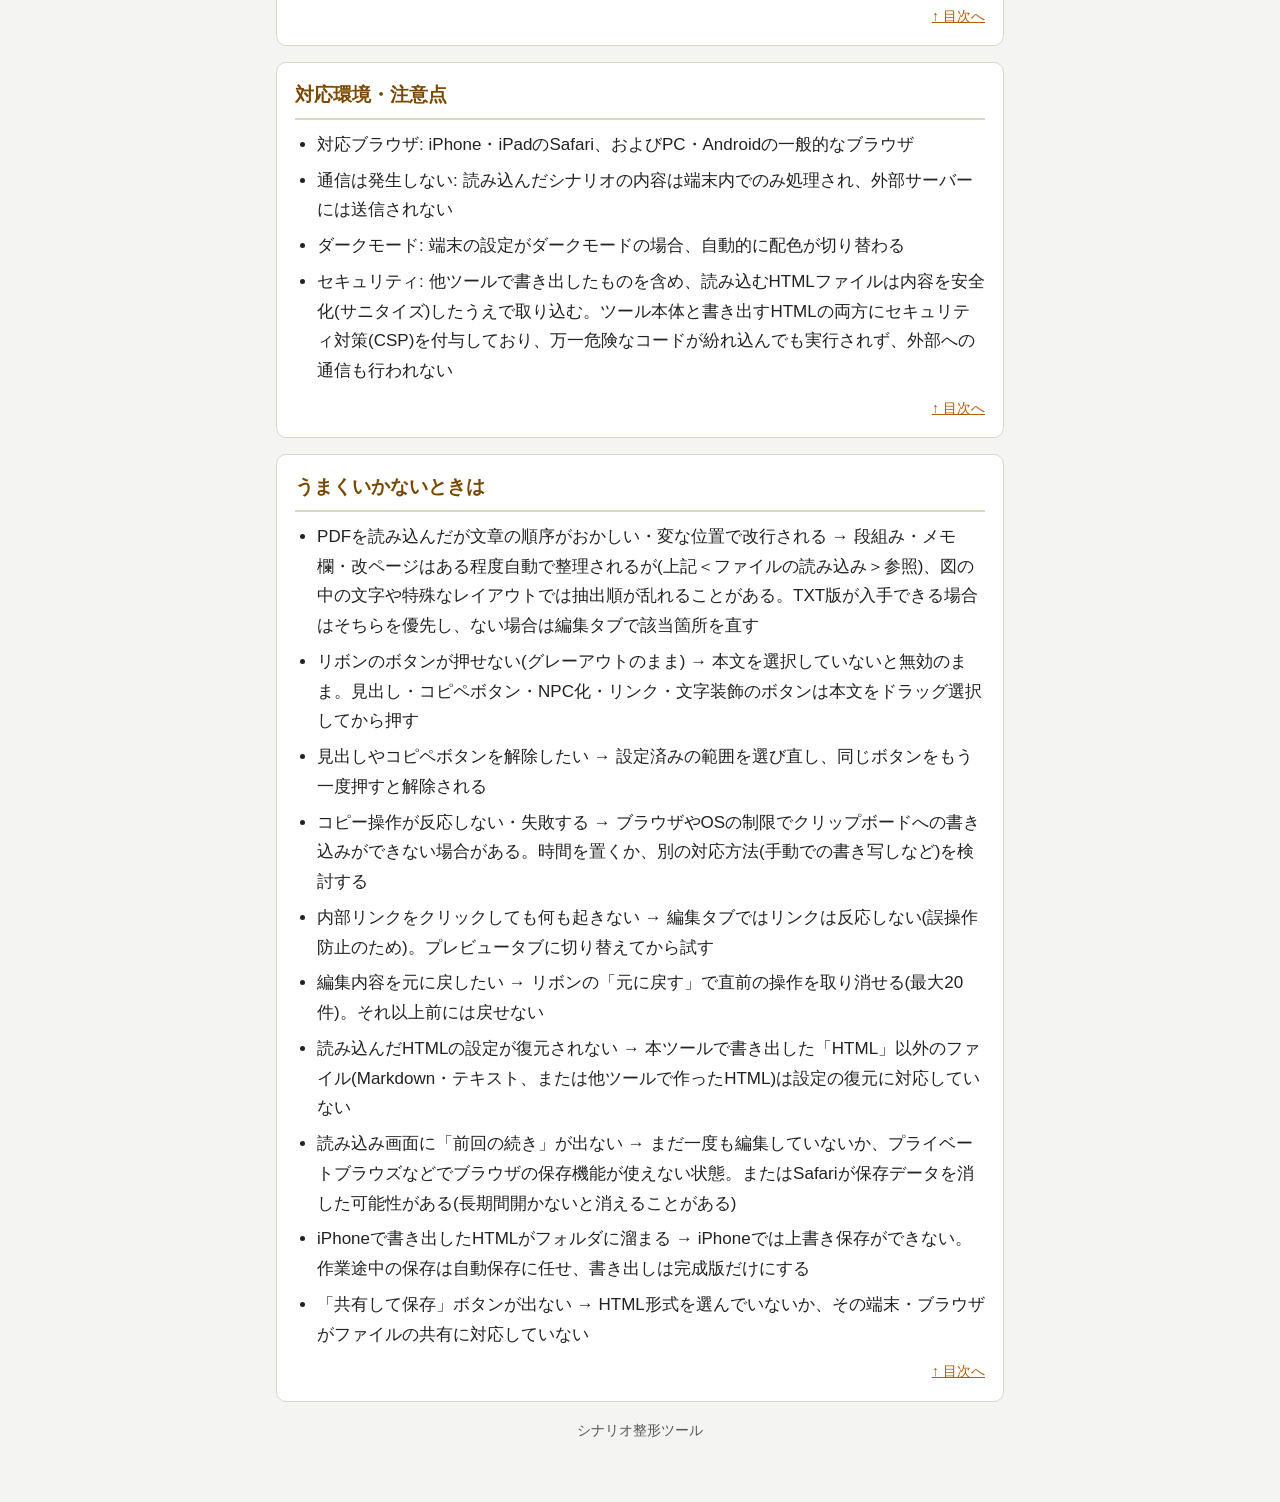
==== commit 1a3a0753: "字下げ行の段落化、コピー範囲前の空行、選択後のリボン、長押し選択の不具合を修正 - TXT/PDFの読み込みと貼り付けで、1文字下げで始まる行を段落の始まりとして扱う   (字下げの空白は削除、連続す" ====
--- a/manual.html
+++ b/manual.html
@@ -78,7 +78,7 @@
 <header class="app-header">
   <div class="app-header__inner">
     <h1>シナリオ整形ツール 取扱説明書</h1>
-    <p>最終更新: 2026-11-20</p>
+    <p>最終更新: 2026-11-25</p>
   </div>
 </header>
 
@@ -93,9 +93,9 @@
     <ol><li><a href="#sec-1">ファイルの読み込み</a></li><li><a href="#sec-2">自動保存と「前回の続き」</a></li><li><a href="#sec-3">編集タブ</a></li><li><a href="#sec-4">プレビュータブ</a></li><li><a href="#sec-5">書き出したHTMLの読み込み</a></li><li><a href="#sec-6">対応環境・注意点</a></li><li><a href="#sec-7">うまくいかないときは</a></li></ol>
   </nav>
 
-  <div class="card-list"><section class="card sec" id="sec-1"><h2>ファイルの読み込み</h2><ul><li>画面上部の「ファイルを選ぶ」から次のいずれかを選ぶ<ul><li>シナリオのPDFファイル</li><li>シナリオのTXTファイル</li><li>このツールで書き出したHTMLファイル(続きの編集用)</li></ul></li><li>複数ファイルをまとめて選ぶこともできる。選んだ順に上から連結して1本の本文として扱われる(シーンごとに分かれたTXTファイルなどをまとめて読み込みたいとき用)。PDF・TXT・本ツールのHTMLを混在させて選ぶこともでき、HTMLが含まれる場合はその見出し・NPCなどの設定も引き継がれる</li><li>PDFとTXTの両方が手に入る場合はTXT版を優先しておすすめ(PDFはレイアウトによって行の抽出順序が乱れることがあるため)</li><li>PDFを読み込むと、読みやすい本文になるよう次の整理が自動で行われる<ul><li>全ページの同じ位置に繰り返し出てくる章目次・柱(ページ端のインデックスなど)とページ番号は取り除かれる</li><li>本文の横に付いたメモ欄・囲み(KP情報など)は、本文と1行ずつ混ざらないよう、横にある本文の文が終わったところ(または段落の切れ目)の直後にまとめて入る。左右が同じくらいの幅の2段組は左の段→右の段の順に読む</li><li>改ページや手動の改行で文の途中が切れている場合は、1つの文としてつながる。見出し記号(■▼〇【など)で始まる行、「項目名：値」の行、文字の大きさが違う行はつながない。行間が大きく空いているところは段落の区切りになる</li><li>字間・日本語と英数字の間などに入った余計なスペースは取り除かれる(「天竺 一」のような、名前の姓と名の間などのスペースは残る)。KP・PL・KPC・PC・RP・HO・GM・NPCの字間も詰められる</li><li>見た目は同じでも検索で引っかからない特殊な漢字(部首用の文字「⾒」「⻑」など)は、通常の漢字に置き換えられる</li><li>本文の文字の真上に乗った小さい文字はルビとみなして取り除く</li></ul></li><li>PDFで再現できないもの: フローチャートなど図の中の文字の配置、英字の字間スペース(「P r e f a c e」など)、縦書きのPDF。気になる箇所は読み込んだあと編集タブで直す</li><li><strong>空行があるところで段落が変わる。</strong> 空行なしで続いている行は、同じ段落の中の詰まった改行として読み込まれる(段落の間にだけ余白が入るので、プレビューが読みやすくなる)</li></ul><a class="to-top" href="#top">↑ 目次へ</a></section>
+  <div class="card-list"><section class="card sec" id="sec-1"><h2>ファイルの読み込み</h2><ul><li>画面上部の「ファイルを選ぶ」から次のいずれかを選ぶ<ul><li>シナリオのPDFファイル</li><li>シナリオのTXTファイル</li><li>このツールで書き出したHTMLファイル(続きの編集用)</li></ul></li><li>複数ファイルをまとめて選ぶこともできる。選んだ順に上から連結して1本の本文として扱われる(シーンごとに分かれたTXTファイルなどをまとめて読み込みたいとき用)。PDF・TXT・本ツールのHTMLを混在させて選ぶこともでき、HTMLが含まれる場合はその見出し・NPCなどの設定も引き継がれる</li><li>PDFとTXTの両方が手に入る場合はTXT版を優先しておすすめ(PDFはレイアウトによって行の抽出順序が乱れることがあるため)</li><li>PDFを読み込むと、読みやすい本文になるよう次の整理が自動で行われる<ul><li>全ページの同じ位置に繰り返し出てくる章目次・柱(ページ端のインデックスなど)とページ番号は取り除かれる</li><li>本文の横に付いたメモ欄・囲み(KP情報など)は、本文と1行ずつ混ざらないよう、横にある本文の文が終わったところ(または段落の切れ目)の直後にまとめて入る。左右が同じくらいの幅の2段組は左の段→右の段の順に読む</li><li>改ページや手動の改行で文の途中が切れている場合は、1つの文としてつながる。見出し記号(■▼〇【など)で始まる行、「項目名：値」の行、文字の大きさが違う行はつながない。行間が大きく空いているところは段落の区切りになる</li><li>字間・日本語と英数字の間などに入った余計なスペースは取り除かれる(「天竺 一」のような、名前の姓と名の間などのスペースは残る)。KP・PL・KPC・PC・RP・HO・GM・NPCの字間も詰められる</li><li>見た目は同じでも検索で引っかからない特殊な漢字(部首用の文字「⾒」「⻑」など)は、通常の漢字に置き換えられる</li><li>本文の文字の真上に乗った小さい文字はルビとみなして取り除く</li></ul></li><li>PDFで再現できないもの: フローチャートなど図の中の文字の配置、英字の字間スペース(「P r e f a c e」など)、縦書きのPDF。気になる箇所は読み込んだあと編集タブで直す</li><li><strong>空行があるところと、1文字下げ(行頭の字下げ)で始まる行で段落が変わる。</strong> それ以外の空行なしで続いている行は、同じ段落の中の詰まった改行として読み込まれる(段落の間にだけ余白が入るので、プレビューが読みやすくなる)<ul><li>字下げの空白(全角・半角スペース)は読み込むときに取り除かれる(段落の余白が字下げの代わりになる)。字下げの行が何行も続く場合は、1行ずつ別の段落になる。空白だけの行は空行として扱う</li><li>PDFでは、段の左端から1文字分ほど右から始まる行を字下げとみなす。ただし、前の行が文の途中(句点・感嘆符・疑問符で終わっていない)でつながる場合は、箇条書きの2行目以降などとみなしてつないだままにする</li><li>編集タブで文章を貼り付けたときも同じ規則になる(行頭に空白がある行は段落になり、空白は取り除かれる)</li></ul></li></ul><a class="to-top" href="#top">↑ 目次へ</a></section>
 <section class="card sec" id="sec-2"><h2>自動保存と「前回の続き」</h2><ul><li>編集内容は、変更が止まって数秒後にこのブラウザ内へ自動保存される。保存の操作は不要</li><li>次に開いたとき、読み込み画面に「前回の続き」として保存済みのシナリオが一覧で出る。「復元」を押せば続きから再開できる。不要なものは「削除」で消せる。編集中にメニューの「別のファイルに入れ替える」を押したときも、同じ一覧から別のシナリオを開ける(後述の＜ファイルの追加読み込み/入れ替え＞参照)</li><li>直近5シナリオ分まで保持される。それを超えると古いものから自動的に消える</li><li><strong>これがあるので、作業途中に一時保存としてHTMLを書き出す必要はない。</strong> 書き出しは完成版をセッションで使うときだけでよく、フォルダにファイルが溜まらない</li><li><strong>ただし保険として考えること。</strong> iPhoneのSafariは、しばらくサイトを使わないと保存データを自動的に消すことがある。区切りがついたらHTMLに書き出しておくのが安全</li><li>プライベートブラウズなど、ブラウザの保存機能が使えない状態では自動保存は働かない(編集自体は普通にできる)</li></ul><a class="to-top" href="#top">↑ 目次へ</a></section>
-<section class="card sec" id="sec-3"><h2>編集タブ</h2><ul><li>一般的なメモアプリ等と同じようにテキストを編集できる</li><li>本文中の好きな範囲を、段落をまたぐ範囲も含めて自由にドラッグ選択できる</li><li><strong>改行と段落の使い分け:</strong> Enter1回で「詰まった改行」(行間に余白が入らない)、Enter2回で「段落が変わる」(行間に余白が入る)<ul><li>地の文のように続けて読ませたい部分は改行、場面や話題が変わるところは段落、と使い分けるとプレビューが読みやすくなる</li><li><strong>あとから改行を段落分けに変えたくなったら</strong>、その改行の直後(次の行の先頭)にカーソルを置いてEnterを1回押す。Enterを素早く2回押す必要はない。改行の直前(前の行の文末)でEnterを押した場合は、改行がもう1つ増える(段落分けにはならない)</li><li>見出しの末尾でEnterを押すと、1回で見出しのすぐ後ろに本文の段落ができる(見出しの中には改行は入らない)</li><li>見出しは常に1つの段落として独立する。見出しの直後がコピー範囲のとき、コピー範囲の先頭でバックスペースを押しても見出しとはつながらない</li><li><strong>段落分けをやめたいときは</strong>、次の段落の先頭にカーソルを置いてバックスペースを押す。1回目で前の段落の末尾に改行した状態でつながり、もう1回押すと改行も消えて文章がつながる</li><li>コピー範囲の先頭でバックスペースを押すと、直前の文章(同じ段落の直前の1行、または直前の段落)がコピー範囲の中に取り込まれる。こちらも1回目は改行した状態、2回目で1行につながる</li><li>本文をコピーして貼り付けると、この段落と改行の区別がそのまま再現される</li></ul></li><li>上部リボンのボタンは左から「元に戻す」「検索」「空行挿入」「見出し」「ワンクリックコピーボタン設置」「分割」「NPCカード化」「リンク」「太字」「イタリック」「下線」。太字・イタリック・下線以外はアイコンのみの表示で、PCではマウスを乗せるとボタン名が表示される</li><li>リボンは画面をスクロールしても常に画面上部に表示される(iPhone/iPadでキーボードを出している間も含む)。キーボードを出している間は、スクロール中だけリボンが一時的に消え、スクロールが止まると画面上部に再表示される(高速スクロール時のちらつき防止のため)<ul><li>「元に戻す」: 直前の編集操作を1つ取り消す。文字の入力・削除も、ひと続きの入力ごとに1回分として取り消せる(入力と削除の切り替わり、2秒以上の間、カーソルの移動で区切られる)。最大50回分さかのぼれる。取り消すと、その操作をした位置にカーソルが戻る。PCのCtrl+Z(MacはCmd+Z)でも同じ動作になる(やり直しには未対応)</li><li>「検索」: シナリオ内の単語を検索・置換できる<ul><li>検索窓に文字列を入力して「検索」(Enterでも可)。一致箇所はすべて色つきでマークされ、「↑」「↓」で前後の一致箇所に順番に移動できる</li><li>置換したい場合は下段の入力欄に置換後の文字列を入力し「一括置換」。検索欄の文字列がそのまま置換対象になるので入力し直す必要はない</li><li>検索・移動だけなら本文は書き換わらないので「元に戻す」の対象にはならない。プレビュータブに切り替えると検索バーは自動的に閉じる</li><li>マークは、本文をタップしたりカーソルを合わせたりしただけでは消えない。一致箇所を順に見て回っている間はそのまま残る</li><li>マークが消えるのは「実際に文字を入力したとき」「見出し化や文字装飾を適用したとき」「検索バーを&#215;で閉じたとき」の3つ</li></ul></li><li>「空行挿入」: カーソル位置に実際の空行(空の段落)を1つ挿入する。シーンの区切りなど、通常の段落の余白よりさらに広い間隔を意図的に入れたいときに使う。カーソルの位置に挿入される。段落の途中にカーソルがあれば、その位置で段落が2つに分かれて間に空行が入る。段落の先頭ならその前に、末尾ならその後に入る。見出しの中にカーソルがあるときは、見出しを分けずに見出しの後ろに入る<ul><li>コピー範囲の先頭で押すと、コピー範囲の直前に空行が入る</li><li>複数段落のコピー範囲の途中で押すと、空行もコピー範囲の一部として入る(コピー範囲は分かれない)。空行に文章を書かないまま残しても、コピーボタンでコピーされる文章では通常の段落の区切りと同じ空行1行になる</li></ul></li><li>「分割」: コピー範囲の中にカーソルを置いて押すと、その位置でコピー範囲を2つに分ける(それぞれにコピーボタンが付く)<ul><li>段落の途中にカーソルがあれば、その位置で段落ごと分かれる。段落の先頭・末尾にカーソルがあれば、文章は分けずにその段落の前・後ろの境目で分かれる</li><li>ボタンは、コピー範囲の中にカーソルがあるときだけ押せる(文字を範囲選択している間は押せない)</li><li>コピー範囲の先頭・末尾では分割できない(案内が表示される)</li><li>「元に戻す」で分割前に戻せる</li></ul></li><li>「見出し」: 選択した文章を見出しにする(見出しの階層は後述の「アウトライン」で調整)</li><li>「ワンクリックコピー」: 選択範囲を一括でコピーできるボタンを設置する<ul><li>複数行にまたがる範囲をコピーすると、行の間に空行が入った状態で貼り付く(ココフォリアに貼ったときの見た目をツール上の表示に近づけるため)</li><li>コピー範囲の中でも、通常の本文と同じくEnter1回で段落が変わる</li><li>本文を手でコピーした場合は空行は入らず、コピー元と同じ見た目で貼り付く</li><li>コピーボタンの行(ボタンが表示されている行)は編集できない。ボタンの横をタップ・クリックすると、少し間をおいてカーソルがコピー範囲の文章の末尾に移る(コピー範囲の背景より下をタップしたときや、PCで下矢印キー・右矢印キーを使って来たときは、次の段落の先頭へ進む)。指でカーソルを動かしている途中にコピー範囲を通るときは、カーソルを引き戻さない</li><li>段落の途中の行を選んで設置すると、範囲の後ろに続いていた行は次の段落として分かれる(範囲の直後に余分な空行は入らない)。この区切りは、ボタンを解除しても段落の区切りのまま残る。以前の版で作ったファイルも、読み込んだときに同じ形に整えられる</li><li>コピー範囲の直後の段落の先頭でバックスペースを押すと、その段落がコピー範囲の文章の末尾に取り込まれる(1回目は改行した状態、2回目で1行につながる)。コピー範囲の文章の末尾でDeleteキーを押した場合も同じ(次の段落が別のコピー範囲や見出しのときは何も起きない)</li></ul></li><li>「NPCカード化」: NPCのステータス情報が書いてある部分を選択して押すとNPCをカードにでき、ココフォリアの駒/チャパレへと出力できる<ul><li>技能は名詞＋パーセンテージ(例:回避 32%)のような形になっていれば拾う</li><li>スペース区切りなし、半角全角スペース、コロンでも◯。1行に複数並んでいてもOK(例:目星 25％ 聞き耳 30％)。＜技能名＞数値形式(例:＜回避＞32)もOK</li><li>⚠この形から外れると読み取れない。うまく認識されないときは、本文側をこの形に整えてから改めて試す</li><li>抽出がうまくいかなくても選択した全文はプロフィール欄にそのまま残るので手動で修正できる</li></ul></li><li>「リンク」: 選択範囲に見出しまたはNPCカードへの内部リンクを設定する。押すとリンク先の一覧(ピッカー)が開くので1件選ぶ<ul><li>編集タブでリンクをクリックしても何も起きない(誤操作防止のため)</li><li>プレビュータブでクリックすると、見出しへのリンクはトグルを開いてスクロール、NPCカードへのリンクはNPCパネルを開いて該当カードまでスクロール・一時ハイライトする。書き出したHTML(単体ファイル)でも同じ動作</li></ul></li><li>「太字」「イタリック」「下線」: 選択範囲に装飾を適用する</li><li>見出し・ワンクリックコピー・太字/イタリック/下線は、設定済みの範囲を選び直して同じボタンをもう一度押すと解除できる(見出しを解除しても配下の本文は残る)</li></ul></li><li>右上の三本線からメニューが呼び出せる<ul><li>書き出し: HTMLはセッションで使う本番用。もう一度このツールに読み込めば編集もプレビューもできる(下記＜書き出したHTMLの読み込み＞参照)。MarkdownはNotionに読み込んで記録用に。txtは手元で見たい時に<ul><li>作業途中の保存は自動保存に任せられるので、書き出しは区切りがついたときだけでよい(上記＜自動保存と「前回の続き」＞参照)</li><li>ファイル名は「元のファイル名_整形.html」「元のファイル名_記録用.md」「元のファイル名_記録用.txt」の形式で自動的に付く</li><li>Markdownはすべての階層の見出しがNotion上で「トグルリスト」(折りたたみ可能な箇条書き)として展開される。見出しブロックではなくトグルリストになる点に注意。下線のNotion上での見え方は未検証(わかりません)</li><li>NPCカード・ワンクリックコピーボタンはMarkdown・txtの書き出しには含まれない</li><li><strong>HTMLの上書き保存(PCのChrome/Edgeのみ):</strong> 初回の「書き出す」で保存先を選ぶと、以降はボタンが「上書き保存」に変わり、同じファイルを上書き更新する。一時保存のたびにファイルが増えないので、フォルダが散らからない<ul><li>保存先のファイル名はボタンの下に表示される。別のファイルに分けたいときは「別名で保存」</li><li>前回保存したHTMLをこのツールに読み込み直すと、保存先も自動的に引き継がれる(別のシナリオを読み込んだときは引き継がない)</li><li>ブラウザを開き直したあとの初回保存では、ブラウザから書き込み許可の確認が一度だけ出る(ブラウザの仕様で省略できない)</li><li>iPhone・iPad(Safari)とFirefoxはこの仕組みに非対応。その場合は従来通り毎回新しいファイルとしてダウンロードされる</li></ul></li><li><strong>共有して保存(iPhone・iPad向け):</strong> iOSの共有シートを開き、「ファイルに保存」で保存先フォルダを選んで保存できる。ダウンロードフォルダ以外に置きたいときに使う<ul><li>iPhoneでは上書き保存はできない。ファイルを増やしたくない場合は、上記＜自動保存と「前回の続き」＞を使い、書き出しは完成版だけにするのがおすすめ</li></ul></li></ul></li><li>アウトライン: メイン画面で見出しを設定するとここに見出しが一覧化される。見出しごと移動したい時や見出しの階層をいじりたいときはここ<ul><li>見出し名の編集、削除・上下への移動、階層レベルの変更(インデント・アウトデント)ができる</li><li>見出し化した直後はすべて同じレベルで並ぶので、大見出し・小見出しの関係はここで手動で組み立てる。この階層構造が書き出すHTMLのトグル(開閉可能な見出し)の入れ子構造にそのまま反映される</li><li>各見出しの「→」ボタンを押すと、メニューが閉じて本文中のその見出しの位置までスクロールする(編集タブから見出しの場所へジャンプしたいとき用)</li></ul></li><li>NPC管理: シナリオ中のNPCのステータス部分を選択し、NPCカード化のボタンを押すとNPCカードがここに追加される。ここで追加したカードはプレビュー画面で一覧可能<ul><li>「＋NPCを追加」から、空のNPCカードを作成できる（シナリオ本文には登場しない継続NPCなどに）</li><li>NPCごとに判定コマンドのバージョン(6版CCB/7版CC)を選べる。あとから変更すると既存の技能行のうち単純なコマンド表記は自動で新しい版に置き換わる(独自表記の行は対象外)</li><li>カードに含められるのは能力値・技能値・プロフィール文。画像は扱わない</li></ul></li><li>ファイルの追加読み込み/入れ替え: 追加読み込みしたファイルは後ろに連結される(ファイルが複数にまたがるシナリオ用)。「別のファイルに入れ替える」を押すと、編集中のシナリオを自動保存したうえで読み込み画面に戻る。そこで「ファイルを選ぶ」から新しいファイルを開くか、「前回の続き」の一覧から以前に編集したシナリオを「復元」で開く(いま開いていたシナリオは一覧に出ない。あとで入れ替えれば一覧から開き直せる)。何も選ばずに戻りたいときは「キャンセル(編集中のシナリオに戻る)」。編集内容は自動保存されるので確認ダイアログは出ない(プライベートブラウズなど自動保存が使えない環境では、編集内容を破棄してよいかの確認が出る)</li></ul></li></ul><a class="to-top" href="#top">↑ 目次へ</a></section>
+<section class="card sec" id="sec-3"><h2>編集タブ</h2><ul><li>一般的なメモアプリ等と同じようにテキストを編集できる</li><li>本文中の好きな範囲を、段落をまたぐ範囲も含めて自由にドラッグ選択できる</li><li><strong>改行と段落の使い分け:</strong> Enter1回で「詰まった改行」(行間に余白が入らない)、Enter2回で「段落が変わる」(行間に余白が入る)<ul><li>地の文のように続けて読ませたい部分は改行、場面や話題が変わるところは段落、と使い分けるとプレビューが読みやすくなる</li><li><strong>あとから改行を段落分けに変えたくなったら</strong>、その改行の直後(次の行の先頭)にカーソルを置いてEnterを1回押す。Enterを素早く2回押す必要はない。改行の直前(前の行の文末)でEnterを押した場合は、改行がもう1つ増える(段落分けにはならない)</li><li>見出しの末尾でEnterを押すと、1回で見出しのすぐ後ろに本文の段落ができる(見出しの中には改行は入らない)</li><li>見出しは常に1つの段落として独立する。見出しの直後がコピー範囲のとき、コピー範囲の先頭でバックスペースを押しても見出しとはつながらない</li><li><strong>段落分けをやめたいときは</strong>、次の段落の先頭にカーソルを置いてバックスペースを押す。1回目で前の段落の末尾に改行した状態でつながり、もう1回押すと改行も消えて文章がつながる</li><li>コピー範囲の先頭でバックスペースを押すと、直前の段落がコピー範囲の中に取り込まれる。こちらも1回目は改行した状態、2回目で1行につながる</li><li>本文をコピーして貼り付けると、この段落と改行の区別がそのまま再現される</li></ul></li><li>上部リボンのボタンは左から「元に戻す」「検索」「空行挿入」「見出し」「ワンクリックコピーボタン設置」「分割」「NPCカード化」「リンク」「太字」「イタリック」「下線」。太字・イタリック・下線以外はアイコンのみの表示で、PCではマウスを乗せるとボタン名が表示される</li><li>リボンは画面をスクロールしても常に画面上部に表示される(iPhone/iPadでキーボードを出している間も含む)。キーボードを出している間は、スクロール中だけリボンが一時的に消え、スクロールが止まると画面上部に再表示される(高速スクロール時のちらつき防止のため)。本文を範囲選択したときも一時的に消えることがあるが、選択範囲が0.3秒ほど動かなくなれば(つまみから指を離したときなど)スクロールしなくても再表示される<ul><li>「元に戻す」: 直前の編集操作を1つ取り消す。文字の入力・削除も、ひと続きの入力ごとに1回分として取り消せる(入力と削除の切り替わり、2秒以上の間、カーソルの移動で区切られる)。最大50回分さかのぼれる。取り消すと、その操作をした位置にカーソルが戻る。PCのCtrl+Z(MacはCmd+Z)でも同じ動作になる(やり直しには未対応)</li><li>「検索」: シナリオ内の単語を検索・置換できる<ul><li>検索窓に文字列を入力して「検索」(Enterでも可)。一致箇所はすべて色つきでマークされ、「↑」「↓」で前後の一致箇所に順番に移動できる</li><li>置換したい場合は下段の入力欄に置換後の文字列を入力し「一括置換」。検索欄の文字列がそのまま置換対象になるので入力し直す必要はない</li><li>検索・移動だけなら本文は書き換わらないので「元に戻す」の対象にはならない。プレビュータブに切り替えると検索バーは自動的に閉じる</li><li>マークは、本文をタップしたりカーソルを合わせたりしただけでは消えない。一致箇所を順に見て回っている間はそのまま残る</li><li>マークが消えるのは「実際に文字を入力したとき」「見出し化や文字装飾を適用したとき」「検索バーを&#215;で閉じたとき」の3つ</li></ul></li><li>「空行挿入」: カーソル位置に実際の空行(空の段落)を1つ挿入する。シーンの区切りなど、通常の段落の余白よりさらに広い間隔を意図的に入れたいときに使う。カーソルの位置に挿入される。段落の途中にカーソルがあれば、その位置で段落が2つに分かれて間に空行が入る。段落の先頭ならその前に、末尾ならその後に入る。見出しの中にカーソルがあるときは、見出しを分けずに見出しの後ろに入る<ul><li>コピー範囲の先頭で押すと、コピー範囲の直前に空行が入る</li><li>複数段落のコピー範囲の途中で押すと、空行もコピー範囲の一部として入る(コピー範囲は分かれない)。空行に文章を書かないまま残しても、コピーボタンでコピーされる文章では通常の段落の区切りと同じ空行1行になる</li></ul></li><li>「分割」: コピー範囲の中にカーソルを置いて押すと、その位置でコピー範囲を2つに分ける(それぞれにコピーボタンが付く)<ul><li>段落の途中にカーソルがあれば、その位置で段落ごと分かれる。段落の先頭・末尾にカーソルがあれば、文章は分けずにその段落の前・後ろの境目で分かれる</li><li>ボタンは、コピー範囲の中にカーソルがあるときだけ押せる(文字を範囲選択している間は押せない)</li><li>コピー範囲の先頭・末尾では分割できない(案内が表示される)</li><li>「元に戻す」で分割前に戻せる</li></ul></li><li>「見出し」: 選択した文章を見出しにする(見出しの階層は後述の「アウトライン」で調整)</li><li>「ワンクリックコピー」: 選択範囲を一括でコピーできるボタンを設置する<ul><li>複数行にまたがる範囲をコピーすると、行の間に空行が入った状態で貼り付く(ココフォリアに貼ったときの見た目をツール上の表示に近づけるため)</li><li>コピー範囲の中でも、通常の本文と同じくEnter1回で段落が変わる</li><li>本文を手でコピーした場合は空行は入らず、コピー元と同じ見た目で貼り付く</li><li>コピーボタンの行(ボタンが表示されている行)は編集できない。ボタンの横をタップ・クリックすると、少し間をおいてカーソルがコピー範囲の文章の末尾に移る(コピー範囲の背景より下をタップしたときや、PCで下矢印キー・右矢印キーを使って来たときは、次の段落の先頭へ進む)。指でカーソルを動かしている途中にコピー範囲を通るときは、カーソルを引き戻さない</li><li>段落の途中の行を選んで設置すると、範囲の前にあった行は前の段落、後ろに続いていた行は次の段落として分かれる(範囲の前後に余分な空行は入らない)。この区切りは、ボタンを解除しても段落の区切りのまま残る。以前の版で作ったファイルも、読み込んだときに同じ形に整えられる</li><li>コピー範囲の直後の段落の先頭でバックスペースを押すと、その段落がコピー範囲の文章の末尾に取り込まれる(1回目は改行した状態、2回目で1行につながる)。コピー範囲の文章の末尾でDeleteキーを押した場合も同じ(次の段落が別のコピー範囲や見出しのときは何も起きない)</li></ul></li><li>「NPCカード化」: NPCのステータス情報が書いてある部分を選択して押すとNPCをカードにでき、ココフォリアの駒/チャパレへと出力できる<ul><li>技能は名詞＋パーセンテージ(例:回避 32%)のような形になっていれば拾う</li><li>スペース区切りなし、半角全角スペース、コロンでも◯。1行に複数並んでいてもOK(例:目星 25％ 聞き耳 30％)。＜技能名＞数値形式(例:＜回避＞32)もOK</li><li>⚠この形から外れると読み取れない。うまく認識されないときは、本文側をこの形に整えてから改めて試す</li><li>抽出がうまくいかなくても選択した全文はプロフィール欄にそのまま残るので手動で修正できる</li></ul></li><li>「リンク」: 選択範囲に見出しまたはNPCカードへの内部リンクを設定する。押すとリンク先の一覧(ピッカー)が開くので1件選ぶ<ul><li>編集タブでリンクをクリックしても何も起きない(誤操作防止のため)</li><li>プレビュータブでクリックすると、見出しへのリンクはトグルを開いてスクロール、NPCカードへのリンクはNPCパネルを開いて該当カードまでスクロール・一時ハイライトする。書き出したHTML(単体ファイル)でも同じ動作</li></ul></li><li>「太字」「イタリック」「下線」: 選択範囲に装飾を適用する</li><li>見出し・ワンクリックコピー・太字/イタリック/下線は、設定済みの範囲を選び直して同じボタンをもう一度押すと解除できる(見出しを解除しても配下の本文は残る)</li></ul></li><li>右上の三本線からメニューが呼び出せる<ul><li>書き出し: HTMLはセッションで使う本番用。もう一度このツールに読み込めば編集もプレビューもできる(下記＜書き出したHTMLの読み込み＞参照)。MarkdownはNotionに読み込んで記録用に。txtは手元で見たい時に<ul><li>作業途中の保存は自動保存に任せられるので、書き出しは区切りがついたときだけでよい(上記＜自動保存と「前回の続き」＞参照)</li><li>ファイル名は「元のファイル名_整形.html」「元のファイル名_記録用.md」「元のファイル名_記録用.txt」の形式で自動的に付く</li><li>Markdownはすべての階層の見出しがNotion上で「トグルリスト」(折りたたみ可能な箇条書き)として展開される。見出しブロックではなくトグルリストになる点に注意。下線のNotion上での見え方は未検証(わかりません)</li><li>NPCカード・ワンクリックコピーボタンはMarkdown・txtの書き出しには含まれない</li><li><strong>HTMLの上書き保存(PCのChrome/Edgeのみ):</strong> 初回の「書き出す」で保存先を選ぶと、以降はボタンが「上書き保存」に変わり、同じファイルを上書き更新する。一時保存のたびにファイルが増えないので、フォルダが散らからない<ul><li>保存先のファイル名はボタンの下に表示される。別のファイルに分けたいときは「別名で保存」</li><li>前回保存したHTMLをこのツールに読み込み直すと、保存先も自動的に引き継がれる(別のシナリオを読み込んだときは引き継がない)</li><li>ブラウザを開き直したあとの初回保存では、ブラウザから書き込み許可の確認が一度だけ出る(ブラウザの仕様で省略できない)</li><li>iPhone・iPad(Safari)とFirefoxはこの仕組みに非対応。その場合は従来通り毎回新しいファイルとしてダウンロードされる</li></ul></li><li><strong>共有して保存(iPhone・iPad向け):</strong> iOSの共有シートを開き、「ファイルに保存」で保存先フォルダを選んで保存できる。ダウンロードフォルダ以外に置きたいときに使う<ul><li>iPhoneでは上書き保存はできない。ファイルを増やしたくない場合は、上記＜自動保存と「前回の続き」＞を使い、書き出しは完成版だけにするのがおすすめ</li></ul></li></ul></li><li>アウトライン: メイン画面で見出しを設定するとここに見出しが一覧化される。見出しごと移動したい時や見出しの階層をいじりたいときはここ<ul><li>見出し名の編集、削除・上下への移動、階層レベルの変更(インデント・アウトデント)ができる</li><li>見出し化した直後はすべて同じレベルで並ぶので、大見出し・小見出しの関係はここで手動で組み立てる。この階層構造が書き出すHTMLのトグル(開閉可能な見出し)の入れ子構造にそのまま反映される</li><li>各見出しの「→」ボタンを押すと、メニューが閉じて本文中のその見出しの位置までスクロールする(編集タブから見出しの場所へジャンプしたいとき用)</li></ul></li><li>NPC管理: シナリオ中のNPCのステータス部分を選択し、NPCカード化のボタンを押すとNPCカードがここに追加される。ここで追加したカードはプレビュー画面で一覧可能<ul><li>「＋NPCを追加」から、空のNPCカードを作成できる（シナリオ本文には登場しない継続NPCなどに）</li><li>NPCごとに判定コマンドのバージョン(6版CCB/7版CC)を選べる。あとから変更すると既存の技能行のうち単純なコマンド表記は自動で新しい版に置き換わる(独自表記の行は対象外)</li><li>カードに含められるのは能力値・技能値・プロフィール文。画像は扱わない</li></ul></li><li>ファイルの追加読み込み/入れ替え: 追加読み込みしたファイルは後ろに連結される(ファイルが複数にまたがるシナリオ用)。「別のファイルに入れ替える」を押すと、編集中のシナリオを自動保存したうえで読み込み画面に戻る。そこで「ファイルを選ぶ」から新しいファイルを開くか、「前回の続き」の一覧から以前に編集したシナリオを「復元」で開く(いま開いていたシナリオは一覧に出ない。あとで入れ替えれば一覧から開き直せる)。何も選ばずに戻りたいときは「キャンセル(編集中のシナリオに戻る)」。編集内容は自動保存されるので確認ダイアログは出ない(プライベートブラウズなど自動保存が使えない環境では、編集内容を破棄してよいかの確認が出る)</li></ul></li></ul><a class="to-top" href="#top">↑ 目次へ</a></section>
 <section class="card sec" id="sec-4"><h2>プレビュータブ</h2><ul><li>リボンなど編集用の要素が隠れ、実際にセッションで使う見た目・動作だけが表示される</li><li>目次: ハンバーガーメニューから開ける「目次」で見出しの階層構造に沿ってページ内をジャンプできる。画面幅900px以上(PCやiPadの横向きなど)では常時表示のサイドパネルになる</li><li>NPCカード: ハンバーガーメニューの「NPCカード」から閲覧できる。各カードに「📋チャットパレットをコピー」(プレーンテキスト形式)と「📋ココフォリア駒出力」(ココフォリアに直接ペーストして駒を生成するJSON形式)の2つのコピーボタンがある</li><li>ワンクリックコピーボタン: 編集タブで設置した範囲の直後に常時表示される。地の文の読み上げ箇所やSAN値喪失の描写など、その場でコピーしたい範囲に使う</li><li>トグル見出し: シーンやエンディングなどの見出しをタップすると配下の本文が開閉する</li></ul><a class="to-top" href="#top">↑ 目次へ</a></section>
 <section class="card sec" id="sec-5"><h2>書き出したHTMLの読み込み</h2><ul><li>「HTML(セッション用)」で書き出したファイルは、そのまま「ファイルを選ぶ」から再度読み込める</li><li>見出し階層・NPCカード・ワンクリックコピーボタンの設置位置・文字装飾・内部リンクなど、書き出した時点の構造がそのまま復元され、続きから編集できる</li><li>Markdown・txtは記録専用のため、このツールへの読み込みには対応していない</li></ul><a class="to-top" href="#top">↑ 目次へ</a></section>
 <section class="card sec" id="sec-6"><h2>対応環境・注意点</h2><ul><li>対応ブラウザ: iPhone・iPadのSafari、およびPC・Androidの一般的なブラウザ</li><li>通信は発生しない: 読み込んだシナリオの内容は端末内でのみ処理され、外部サーバーには送信されない</li><li>ダークモード: 端末の設定がダークモードの場合、自動的に配色が切り替わる</li><li>セキュリティ: 他ツールで書き出したものを含め、読み込むHTMLファイルは内容を安全化(サニタイズ)したうえで取り込む。ツール本体と書き出すHTMLの両方にセキュリティ対策(CSP)を付与しており、万一危険なコードが紛れ込んでも実行されず、外部への通信も行われない</li></ul><a class="to-top" href="#top">↑ 目次へ</a></section>
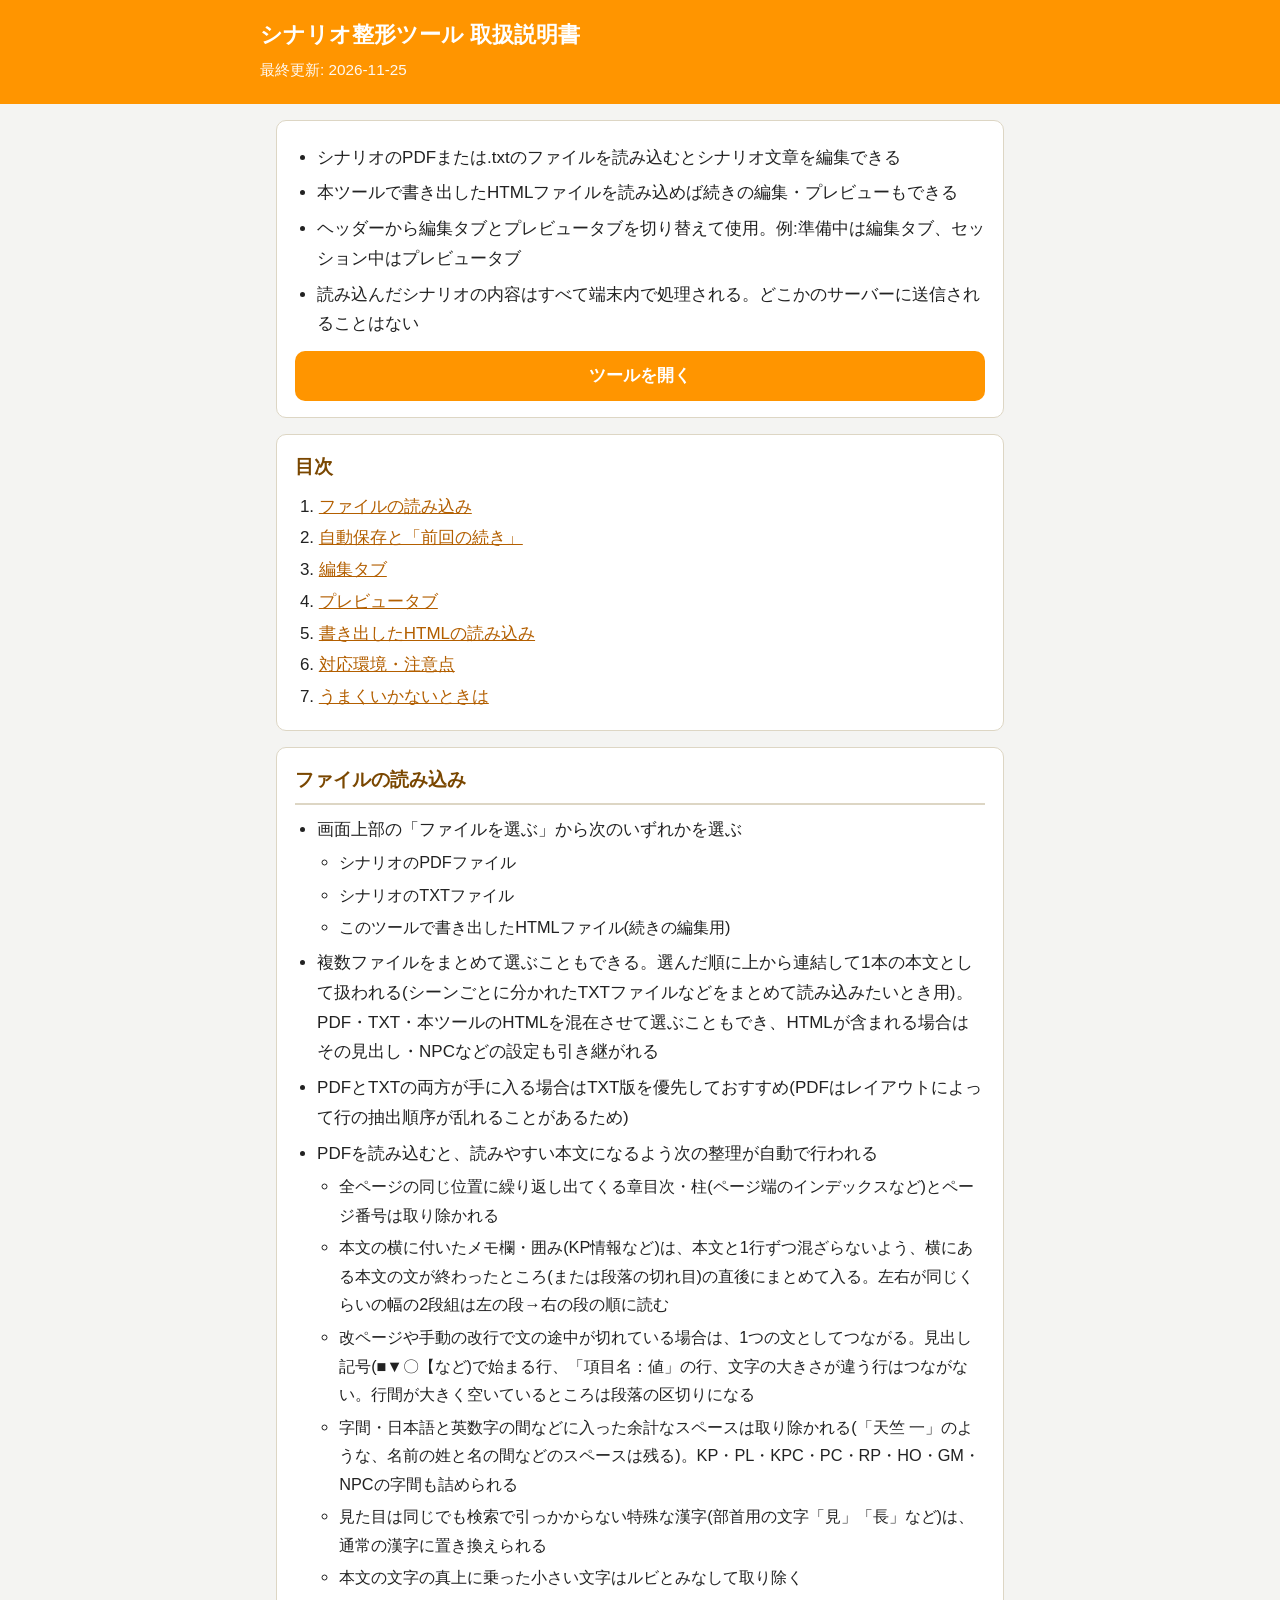
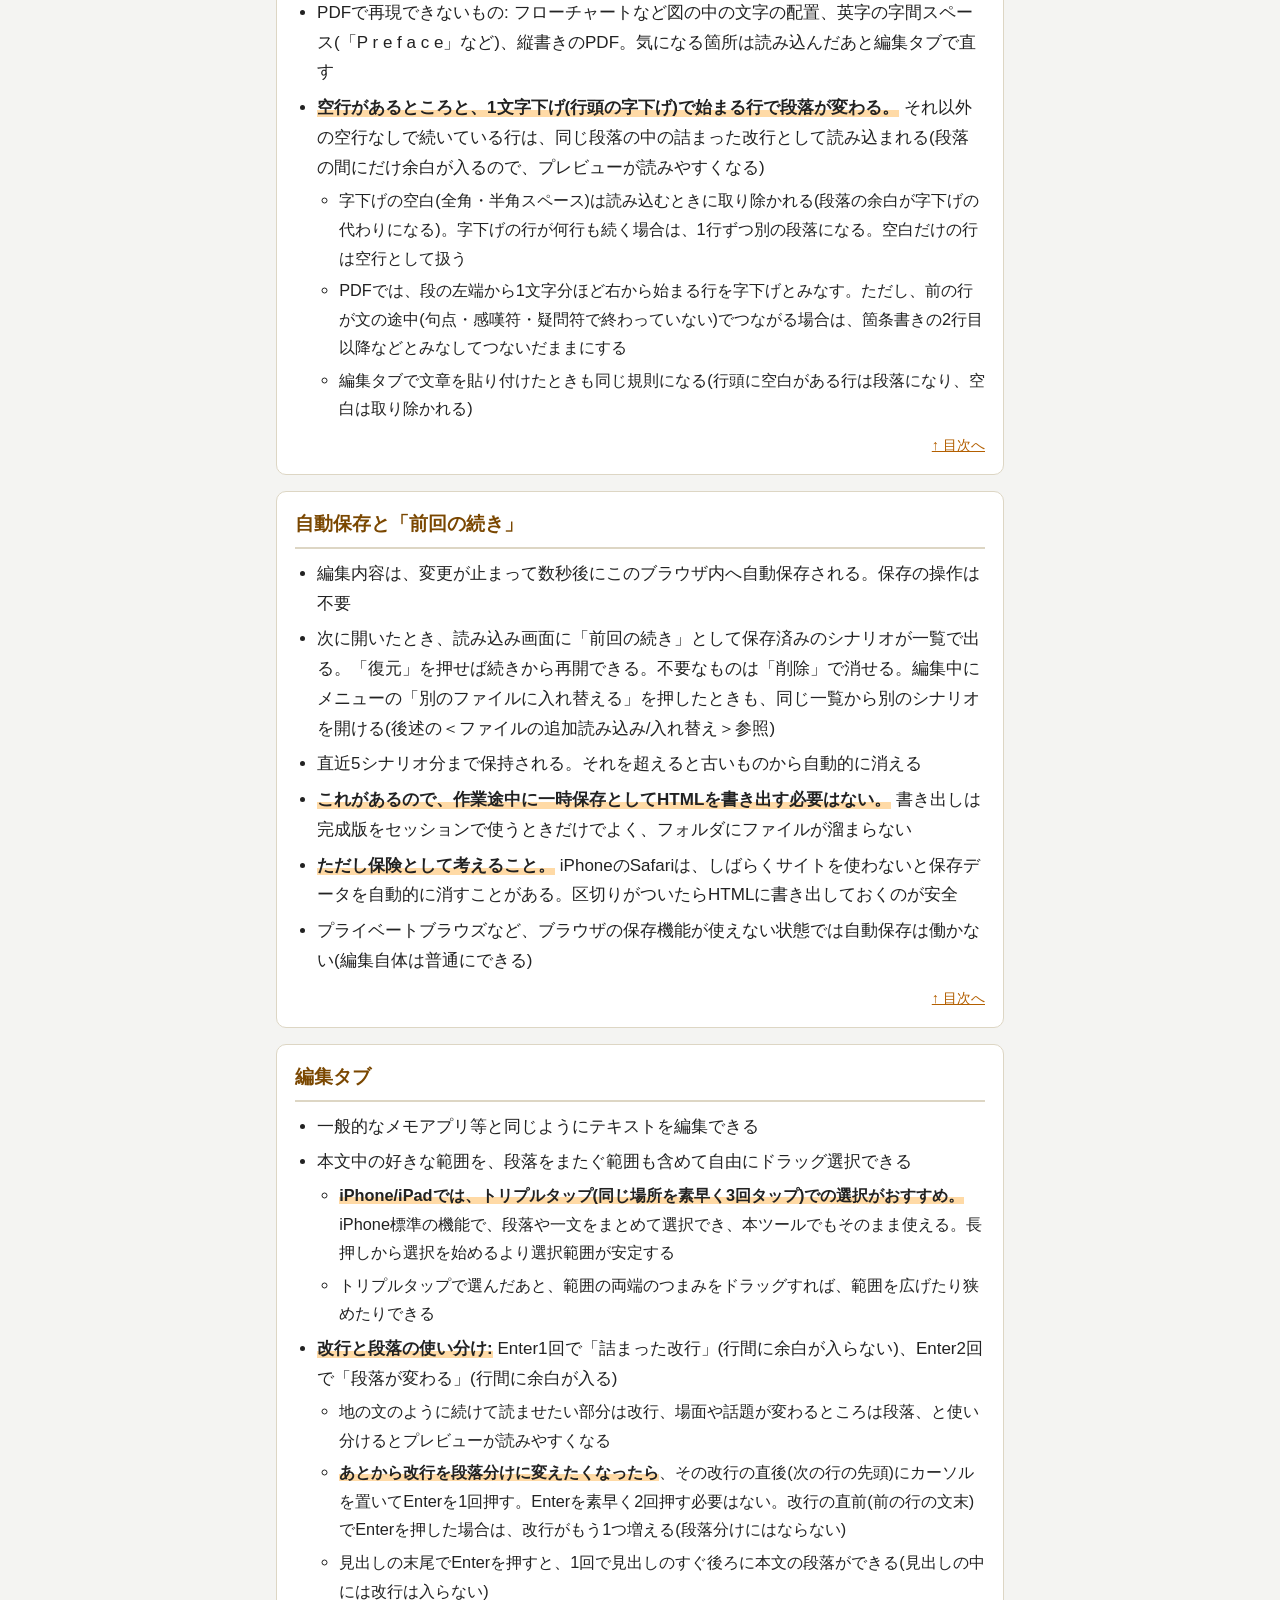
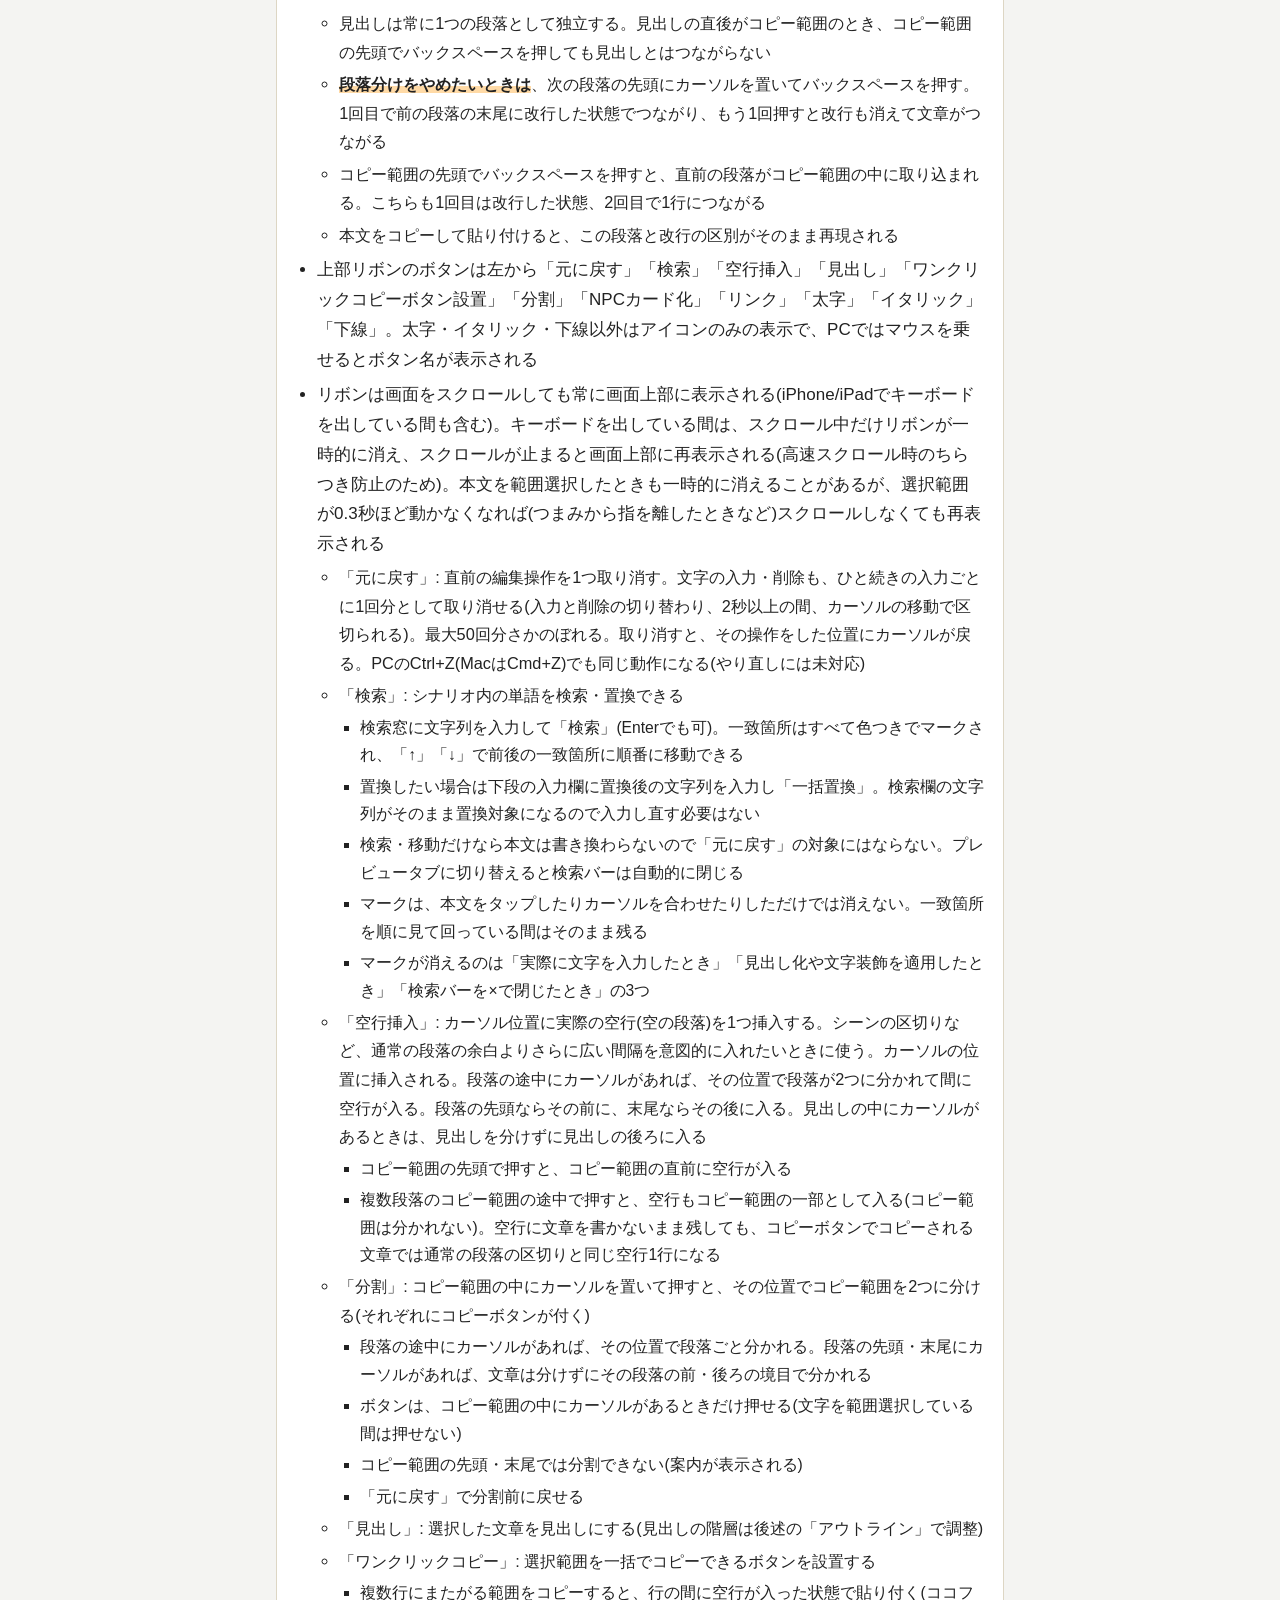
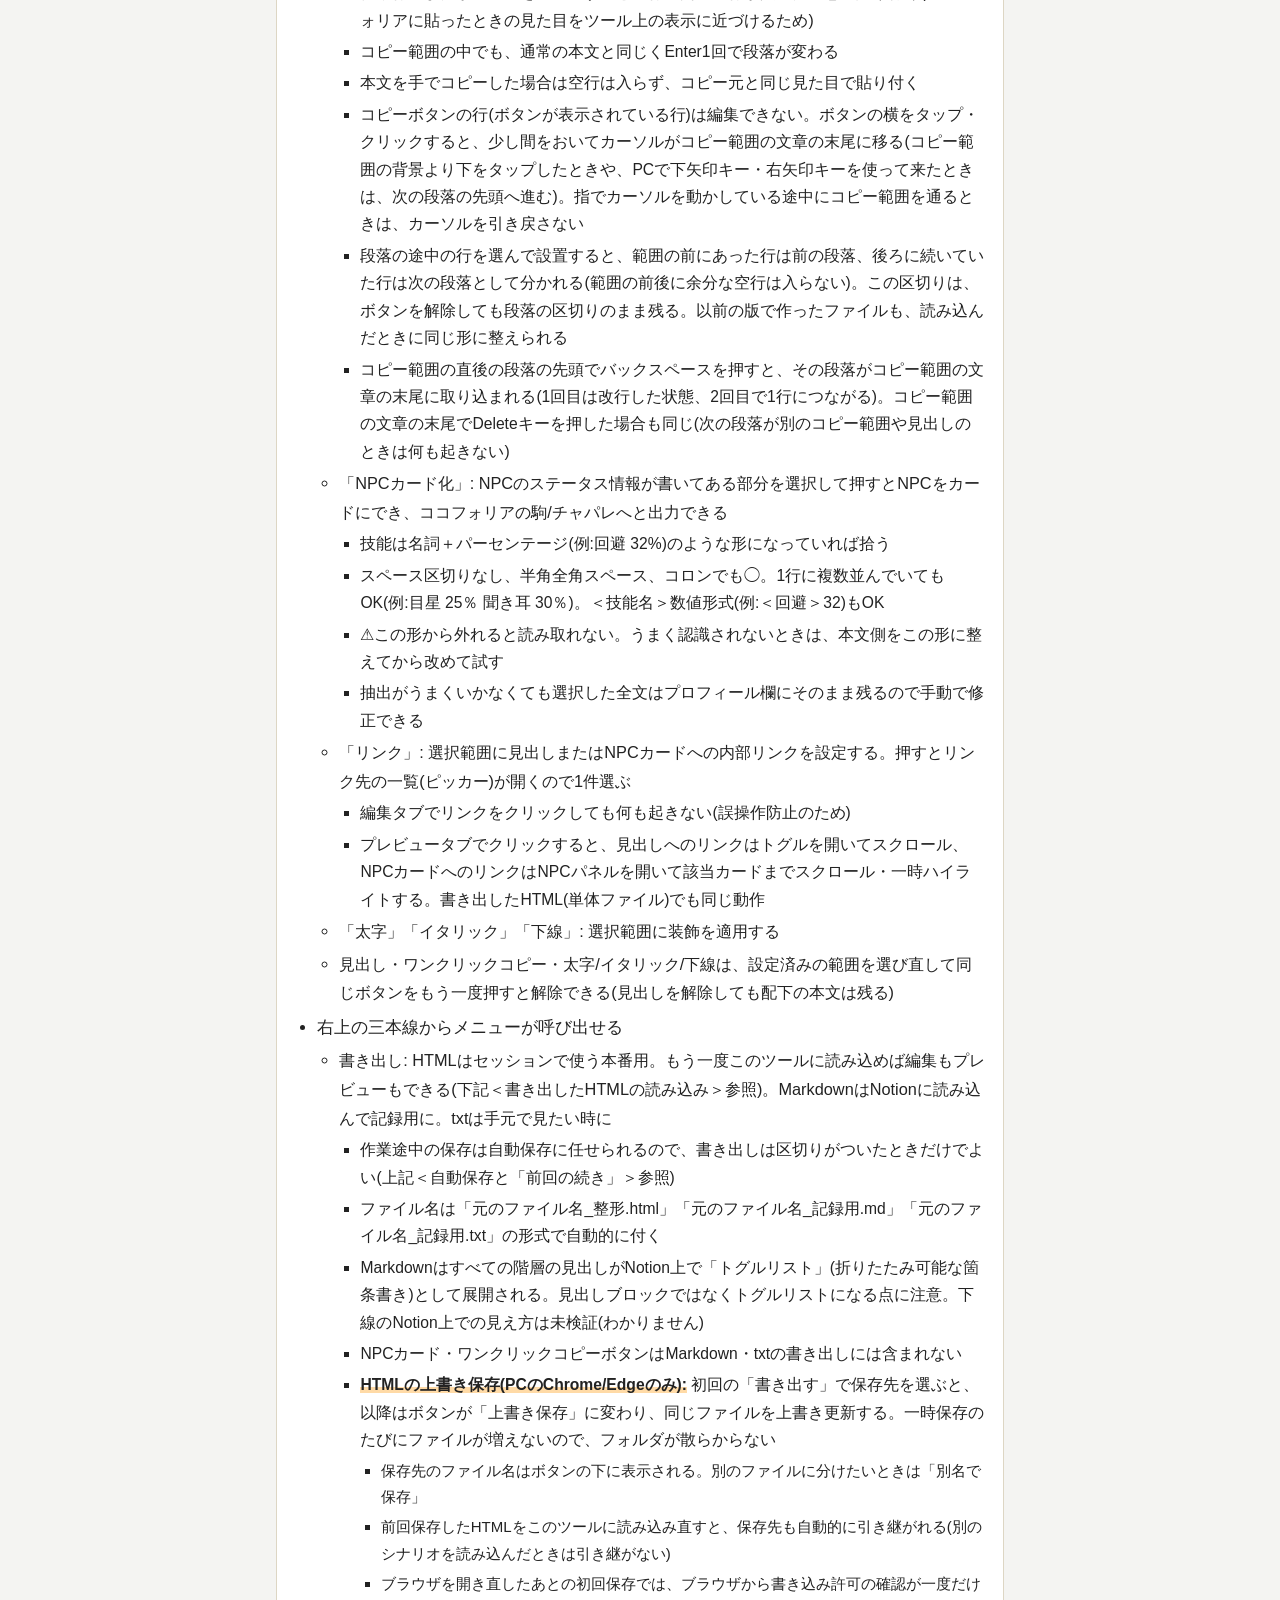
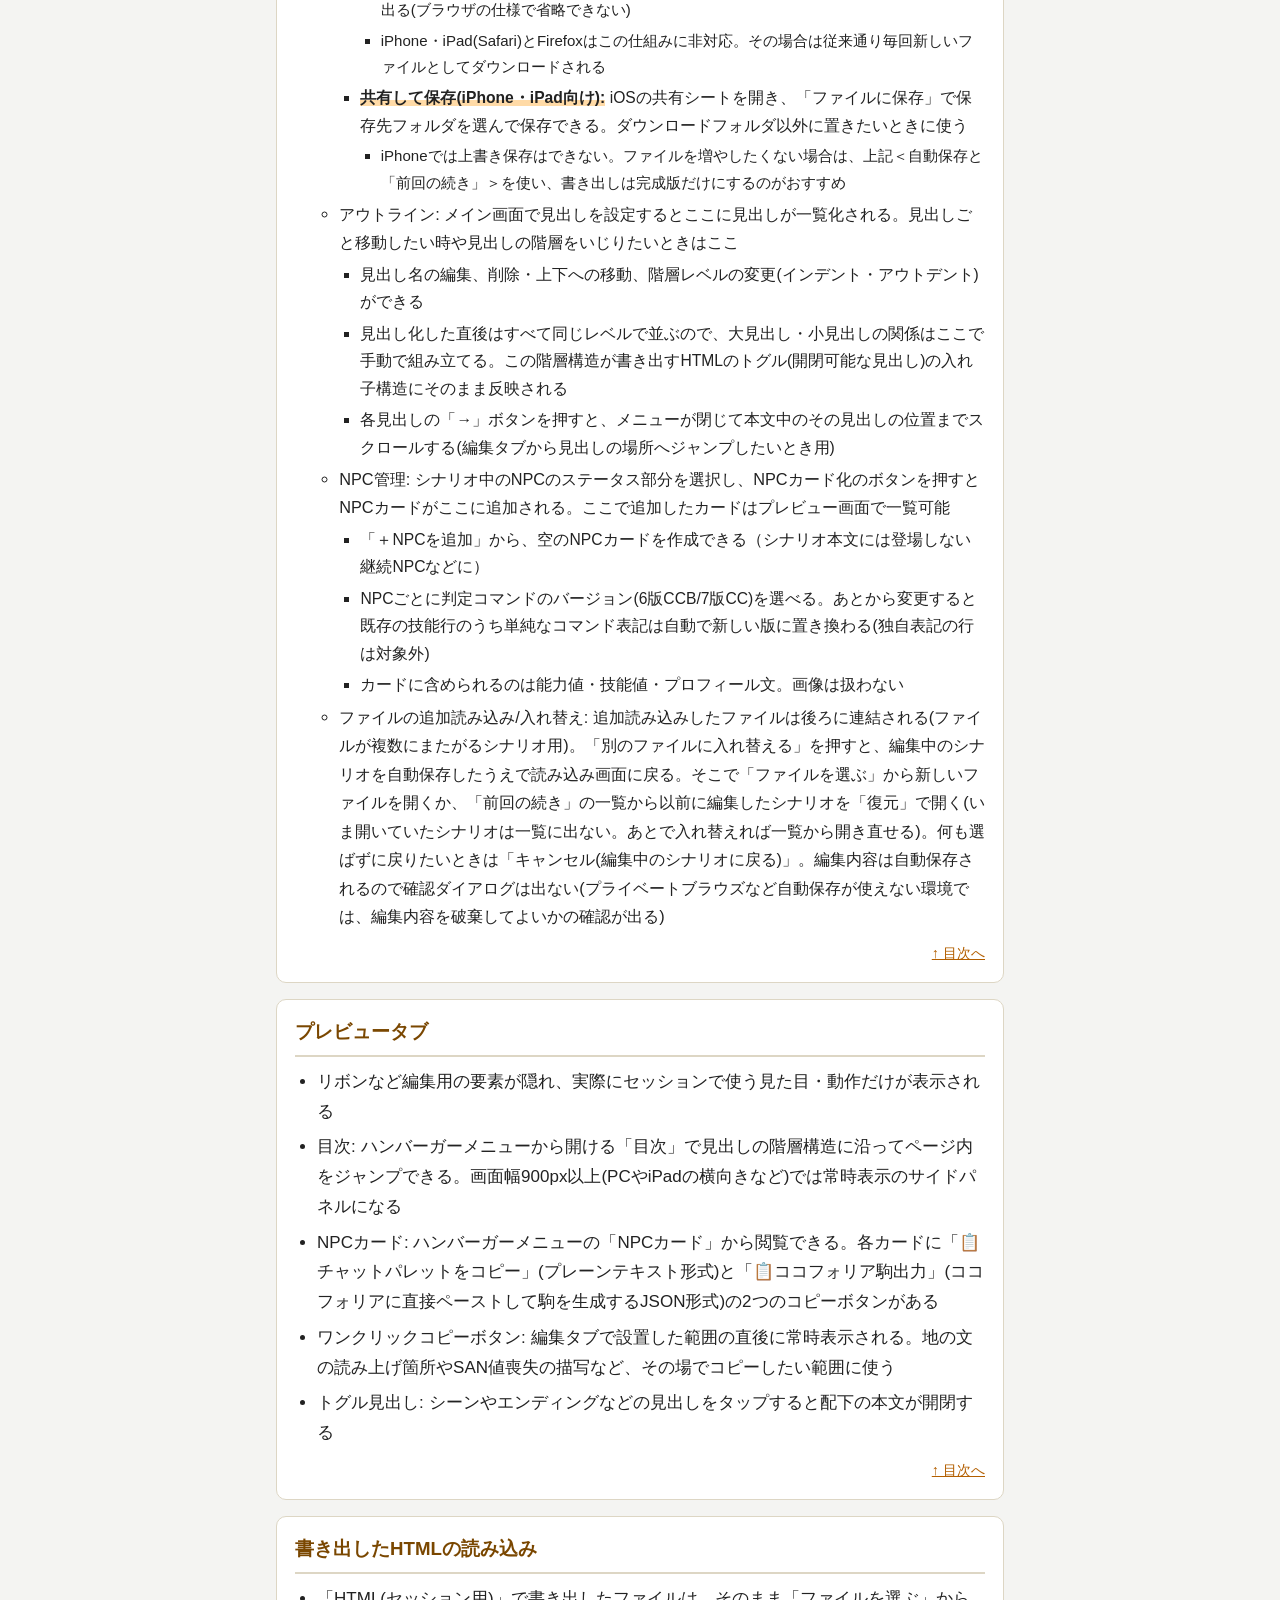
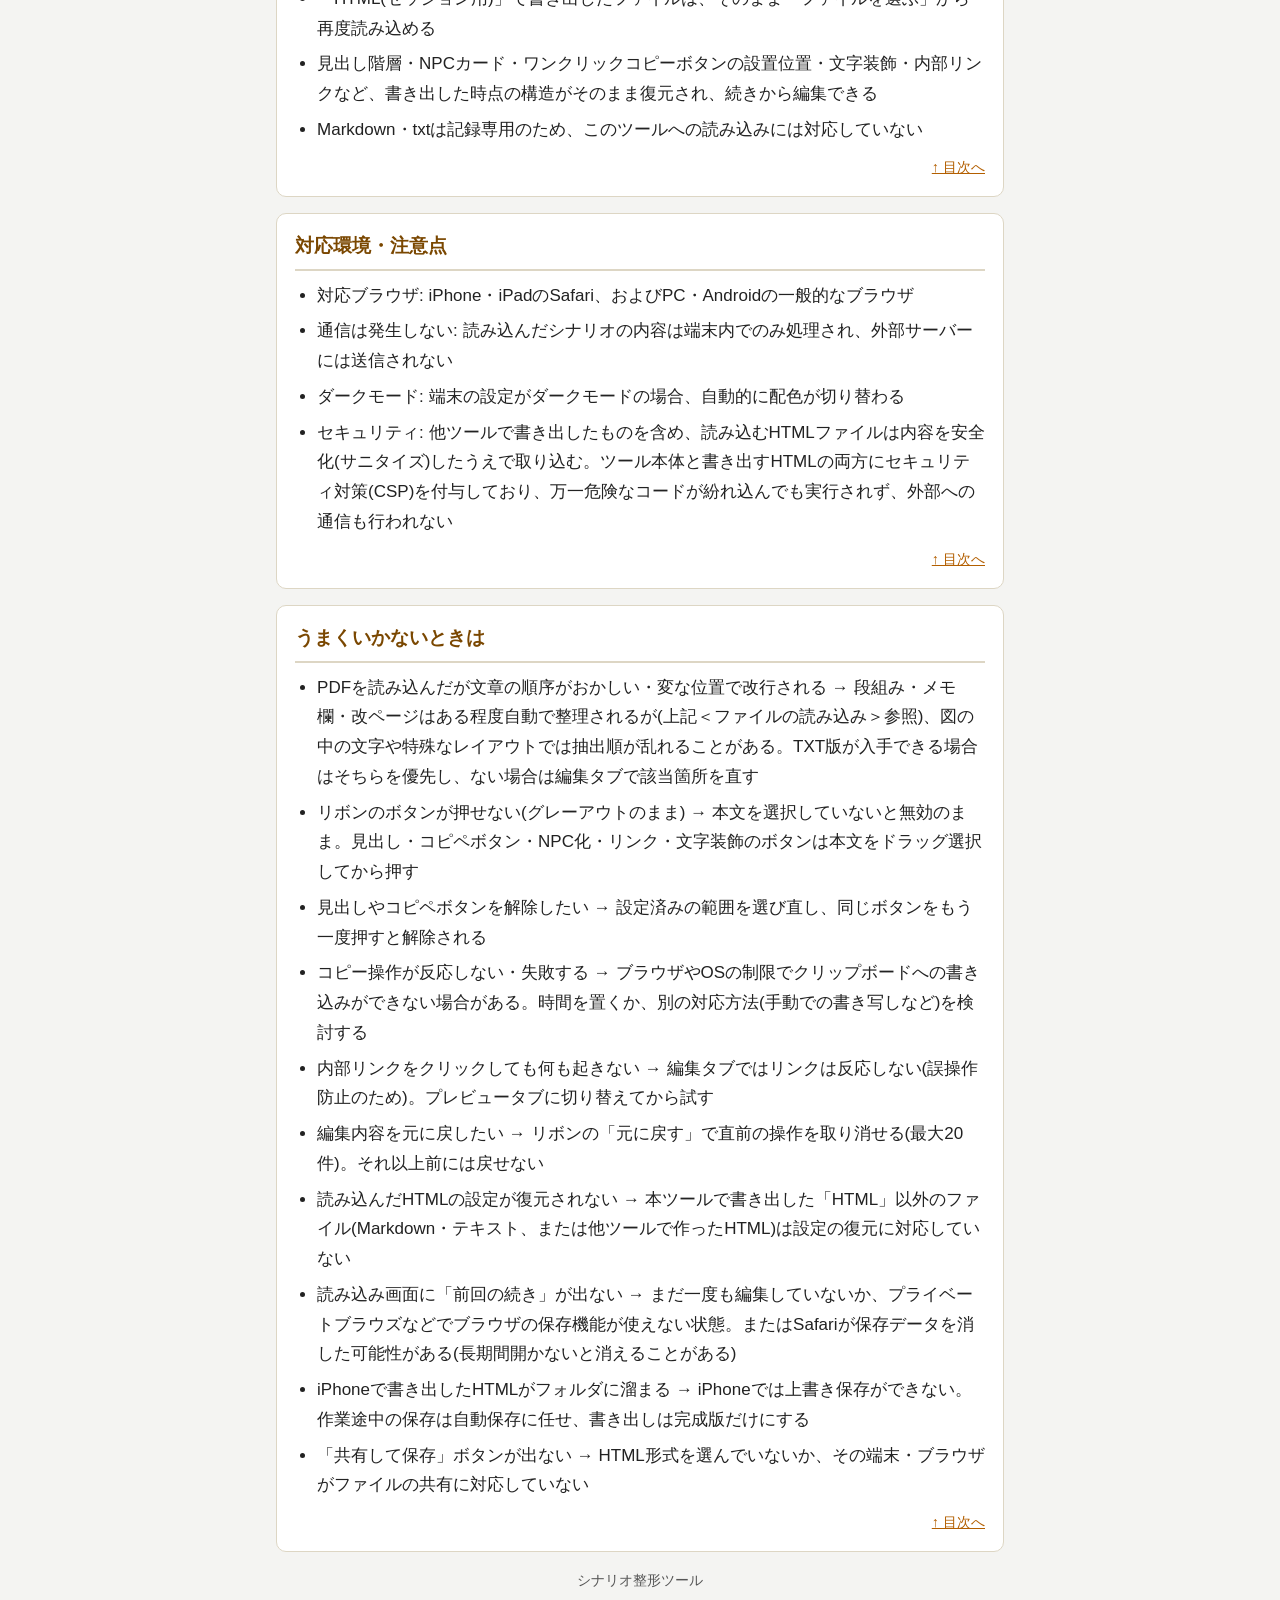
==== commit 0f3108a0: "取扱説明書に、iPhone/iPadではトリプルタップでの選択を推奨する旨を追記 Co-Authored-By: Claude Opus 5.5 <noreply@anthropic.com>" ====
--- a/manual.html
+++ b/manual.html
@@ -95,7 +95,7 @@
 
   <div class="card-list"><section class="card sec" id="sec-1"><h2>ファイルの読み込み</h2><ul><li>画面上部の「ファイルを選ぶ」から次のいずれかを選ぶ<ul><li>シナリオのPDFファイル</li><li>シナリオのTXTファイル</li><li>このツールで書き出したHTMLファイル(続きの編集用)</li></ul></li><li>複数ファイルをまとめて選ぶこともできる。選んだ順に上から連結して1本の本文として扱われる(シーンごとに分かれたTXTファイルなどをまとめて読み込みたいとき用)。PDF・TXT・本ツールのHTMLを混在させて選ぶこともでき、HTMLが含まれる場合はその見出し・NPCなどの設定も引き継がれる</li><li>PDFとTXTの両方が手に入る場合はTXT版を優先しておすすめ(PDFはレイアウトによって行の抽出順序が乱れることがあるため)</li><li>PDFを読み込むと、読みやすい本文になるよう次の整理が自動で行われる<ul><li>全ページの同じ位置に繰り返し出てくる章目次・柱(ページ端のインデックスなど)とページ番号は取り除かれる</li><li>本文の横に付いたメモ欄・囲み(KP情報など)は、本文と1行ずつ混ざらないよう、横にある本文の文が終わったところ(または段落の切れ目)の直後にまとめて入る。左右が同じくらいの幅の2段組は左の段→右の段の順に読む</li><li>改ページや手動の改行で文の途中が切れている場合は、1つの文としてつながる。見出し記号(■▼〇【など)で始まる行、「項目名：値」の行、文字の大きさが違う行はつながない。行間が大きく空いているところは段落の区切りになる</li><li>字間・日本語と英数字の間などに入った余計なスペースは取り除かれる(「天竺 一」のような、名前の姓と名の間などのスペースは残る)。KP・PL・KPC・PC・RP・HO・GM・NPCの字間も詰められる</li><li>見た目は同じでも検索で引っかからない特殊な漢字(部首用の文字「⾒」「⻑」など)は、通常の漢字に置き換えられる</li><li>本文の文字の真上に乗った小さい文字はルビとみなして取り除く</li></ul></li><li>PDFで再現できないもの: フローチャートなど図の中の文字の配置、英字の字間スペース(「P r e f a c e」など)、縦書きのPDF。気になる箇所は読み込んだあと編集タブで直す</li><li><strong>空行があるところと、1文字下げ(行頭の字下げ)で始まる行で段落が変わる。</strong> それ以外の空行なしで続いている行は、同じ段落の中の詰まった改行として読み込まれる(段落の間にだけ余白が入るので、プレビューが読みやすくなる)<ul><li>字下げの空白(全角・半角スペース)は読み込むときに取り除かれる(段落の余白が字下げの代わりになる)。字下げの行が何行も続く場合は、1行ずつ別の段落になる。空白だけの行は空行として扱う</li><li>PDFでは、段の左端から1文字分ほど右から始まる行を字下げとみなす。ただし、前の行が文の途中(句点・感嘆符・疑問符で終わっていない)でつながる場合は、箇条書きの2行目以降などとみなしてつないだままにする</li><li>編集タブで文章を貼り付けたときも同じ規則になる(行頭に空白がある行は段落になり、空白は取り除かれる)</li></ul></li></ul><a class="to-top" href="#top">↑ 目次へ</a></section>
 <section class="card sec" id="sec-2"><h2>自動保存と「前回の続き」</h2><ul><li>編集内容は、変更が止まって数秒後にこのブラウザ内へ自動保存される。保存の操作は不要</li><li>次に開いたとき、読み込み画面に「前回の続き」として保存済みのシナリオが一覧で出る。「復元」を押せば続きから再開できる。不要なものは「削除」で消せる。編集中にメニューの「別のファイルに入れ替える」を押したときも、同じ一覧から別のシナリオを開ける(後述の＜ファイルの追加読み込み/入れ替え＞参照)</li><li>直近5シナリオ分まで保持される。それを超えると古いものから自動的に消える</li><li><strong>これがあるので、作業途中に一時保存としてHTMLを書き出す必要はない。</strong> 書き出しは完成版をセッションで使うときだけでよく、フォルダにファイルが溜まらない</li><li><strong>ただし保険として考えること。</strong> iPhoneのSafariは、しばらくサイトを使わないと保存データを自動的に消すことがある。区切りがついたらHTMLに書き出しておくのが安全</li><li>プライベートブラウズなど、ブラウザの保存機能が使えない状態では自動保存は働かない(編集自体は普通にできる)</li></ul><a class="to-top" href="#top">↑ 目次へ</a></section>
-<section class="card sec" id="sec-3"><h2>編集タブ</h2><ul><li>一般的なメモアプリ等と同じようにテキストを編集できる</li><li>本文中の好きな範囲を、段落をまたぐ範囲も含めて自由にドラッグ選択できる</li><li><strong>改行と段落の使い分け:</strong> Enter1回で「詰まった改行」(行間に余白が入らない)、Enter2回で「段落が変わる」(行間に余白が入る)<ul><li>地の文のように続けて読ませたい部分は改行、場面や話題が変わるところは段落、と使い分けるとプレビューが読みやすくなる</li><li><strong>あとから改行を段落分けに変えたくなったら</strong>、その改行の直後(次の行の先頭)にカーソルを置いてEnterを1回押す。Enterを素早く2回押す必要はない。改行の直前(前の行の文末)でEnterを押した場合は、改行がもう1つ増える(段落分けにはならない)</li><li>見出しの末尾でEnterを押すと、1回で見出しのすぐ後ろに本文の段落ができる(見出しの中には改行は入らない)</li><li>見出しは常に1つの段落として独立する。見出しの直後がコピー範囲のとき、コピー範囲の先頭でバックスペースを押しても見出しとはつながらない</li><li><strong>段落分けをやめたいときは</strong>、次の段落の先頭にカーソルを置いてバックスペースを押す。1回目で前の段落の末尾に改行した状態でつながり、もう1回押すと改行も消えて文章がつながる</li><li>コピー範囲の先頭でバックスペースを押すと、直前の段落がコピー範囲の中に取り込まれる。こちらも1回目は改行した状態、2回目で1行につながる</li><li>本文をコピーして貼り付けると、この段落と改行の区別がそのまま再現される</li></ul></li><li>上部リボンのボタンは左から「元に戻す」「検索」「空行挿入」「見出し」「ワンクリックコピーボタン設置」「分割」「NPCカード化」「リンク」「太字」「イタリック」「下線」。太字・イタリック・下線以外はアイコンのみの表示で、PCではマウスを乗せるとボタン名が表示される</li><li>リボンは画面をスクロールしても常に画面上部に表示される(iPhone/iPadでキーボードを出している間も含む)。キーボードを出している間は、スクロール中だけリボンが一時的に消え、スクロールが止まると画面上部に再表示される(高速スクロール時のちらつき防止のため)。本文を範囲選択したときも一時的に消えることがあるが、選択範囲が0.3秒ほど動かなくなれば(つまみから指を離したときなど)スクロールしなくても再表示される<ul><li>「元に戻す」: 直前の編集操作を1つ取り消す。文字の入力・削除も、ひと続きの入力ごとに1回分として取り消せる(入力と削除の切り替わり、2秒以上の間、カーソルの移動で区切られる)。最大50回分さかのぼれる。取り消すと、その操作をした位置にカーソルが戻る。PCのCtrl+Z(MacはCmd+Z)でも同じ動作になる(やり直しには未対応)</li><li>「検索」: シナリオ内の単語を検索・置換できる<ul><li>検索窓に文字列を入力して「検索」(Enterでも可)。一致箇所はすべて色つきでマークされ、「↑」「↓」で前後の一致箇所に順番に移動できる</li><li>置換したい場合は下段の入力欄に置換後の文字列を入力し「一括置換」。検索欄の文字列がそのまま置換対象になるので入力し直す必要はない</li><li>検索・移動だけなら本文は書き換わらないので「元に戻す」の対象にはならない。プレビュータブに切り替えると検索バーは自動的に閉じる</li><li>マークは、本文をタップしたりカーソルを合わせたりしただけでは消えない。一致箇所を順に見て回っている間はそのまま残る</li><li>マークが消えるのは「実際に文字を入力したとき」「見出し化や文字装飾を適用したとき」「検索バーを&#215;で閉じたとき」の3つ</li></ul></li><li>「空行挿入」: カーソル位置に実際の空行(空の段落)を1つ挿入する。シーンの区切りなど、通常の段落の余白よりさらに広い間隔を意図的に入れたいときに使う。カーソルの位置に挿入される。段落の途中にカーソルがあれば、その位置で段落が2つに分かれて間に空行が入る。段落の先頭ならその前に、末尾ならその後に入る。見出しの中にカーソルがあるときは、見出しを分けずに見出しの後ろに入る<ul><li>コピー範囲の先頭で押すと、コピー範囲の直前に空行が入る</li><li>複数段落のコピー範囲の途中で押すと、空行もコピー範囲の一部として入る(コピー範囲は分かれない)。空行に文章を書かないまま残しても、コピーボタンでコピーされる文章では通常の段落の区切りと同じ空行1行になる</li></ul></li><li>「分割」: コピー範囲の中にカーソルを置いて押すと、その位置でコピー範囲を2つに分ける(それぞれにコピーボタンが付く)<ul><li>段落の途中にカーソルがあれば、その位置で段落ごと分かれる。段落の先頭・末尾にカーソルがあれば、文章は分けずにその段落の前・後ろの境目で分かれる</li><li>ボタンは、コピー範囲の中にカーソルがあるときだけ押せる(文字を範囲選択している間は押せない)</li><li>コピー範囲の先頭・末尾では分割できない(案内が表示される)</li><li>「元に戻す」で分割前に戻せる</li></ul></li><li>「見出し」: 選択した文章を見出しにする(見出しの階層は後述の「アウトライン」で調整)</li><li>「ワンクリックコピー」: 選択範囲を一括でコピーできるボタンを設置する<ul><li>複数行にまたがる範囲をコピーすると、行の間に空行が入った状態で貼り付く(ココフォリアに貼ったときの見た目をツール上の表示に近づけるため)</li><li>コピー範囲の中でも、通常の本文と同じくEnter1回で段落が変わる</li><li>本文を手でコピーした場合は空行は入らず、コピー元と同じ見た目で貼り付く</li><li>コピーボタンの行(ボタンが表示されている行)は編集できない。ボタンの横をタップ・クリックすると、少し間をおいてカーソルがコピー範囲の文章の末尾に移る(コピー範囲の背景より下をタップしたときや、PCで下矢印キー・右矢印キーを使って来たときは、次の段落の先頭へ進む)。指でカーソルを動かしている途中にコピー範囲を通るときは、カーソルを引き戻さない</li><li>段落の途中の行を選んで設置すると、範囲の前にあった行は前の段落、後ろに続いていた行は次の段落として分かれる(範囲の前後に余分な空行は入らない)。この区切りは、ボタンを解除しても段落の区切りのまま残る。以前の版で作ったファイルも、読み込んだときに同じ形に整えられる</li><li>コピー範囲の直後の段落の先頭でバックスペースを押すと、その段落がコピー範囲の文章の末尾に取り込まれる(1回目は改行した状態、2回目で1行につながる)。コピー範囲の文章の末尾でDeleteキーを押した場合も同じ(次の段落が別のコピー範囲や見出しのときは何も起きない)</li></ul></li><li>「NPCカード化」: NPCのステータス情報が書いてある部分を選択して押すとNPCをカードにでき、ココフォリアの駒/チャパレへと出力できる<ul><li>技能は名詞＋パーセンテージ(例:回避 32%)のような形になっていれば拾う</li><li>スペース区切りなし、半角全角スペース、コロンでも◯。1行に複数並んでいてもOK(例:目星 25％ 聞き耳 30％)。＜技能名＞数値形式(例:＜回避＞32)もOK</li><li>⚠この形から外れると読み取れない。うまく認識されないときは、本文側をこの形に整えてから改めて試す</li><li>抽出がうまくいかなくても選択した全文はプロフィール欄にそのまま残るので手動で修正できる</li></ul></li><li>「リンク」: 選択範囲に見出しまたはNPCカードへの内部リンクを設定する。押すとリンク先の一覧(ピッカー)が開くので1件選ぶ<ul><li>編集タブでリンクをクリックしても何も起きない(誤操作防止のため)</li><li>プレビュータブでクリックすると、見出しへのリンクはトグルを開いてスクロール、NPCカードへのリンクはNPCパネルを開いて該当カードまでスクロール・一時ハイライトする。書き出したHTML(単体ファイル)でも同じ動作</li></ul></li><li>「太字」「イタリック」「下線」: 選択範囲に装飾を適用する</li><li>見出し・ワンクリックコピー・太字/イタリック/下線は、設定済みの範囲を選び直して同じボタンをもう一度押すと解除できる(見出しを解除しても配下の本文は残る)</li></ul></li><li>右上の三本線からメニューが呼び出せる<ul><li>書き出し: HTMLはセッションで使う本番用。もう一度このツールに読み込めば編集もプレビューもできる(下記＜書き出したHTMLの読み込み＞参照)。MarkdownはNotionに読み込んで記録用に。txtは手元で見たい時に<ul><li>作業途中の保存は自動保存に任せられるので、書き出しは区切りがついたときだけでよい(上記＜自動保存と「前回の続き」＞参照)</li><li>ファイル名は「元のファイル名_整形.html」「元のファイル名_記録用.md」「元のファイル名_記録用.txt」の形式で自動的に付く</li><li>Markdownはすべての階層の見出しがNotion上で「トグルリスト」(折りたたみ可能な箇条書き)として展開される。見出しブロックではなくトグルリストになる点に注意。下線のNotion上での見え方は未検証(わかりません)</li><li>NPCカード・ワンクリックコピーボタンはMarkdown・txtの書き出しには含まれない</li><li><strong>HTMLの上書き保存(PCのChrome/Edgeのみ):</strong> 初回の「書き出す」で保存先を選ぶと、以降はボタンが「上書き保存」に変わり、同じファイルを上書き更新する。一時保存のたびにファイルが増えないので、フォルダが散らからない<ul><li>保存先のファイル名はボタンの下に表示される。別のファイルに分けたいときは「別名で保存」</li><li>前回保存したHTMLをこのツールに読み込み直すと、保存先も自動的に引き継がれる(別のシナリオを読み込んだときは引き継がない)</li><li>ブラウザを開き直したあとの初回保存では、ブラウザから書き込み許可の確認が一度だけ出る(ブラウザの仕様で省略できない)</li><li>iPhone・iPad(Safari)とFirefoxはこの仕組みに非対応。その場合は従来通り毎回新しいファイルとしてダウンロードされる</li></ul></li><li><strong>共有して保存(iPhone・iPad向け):</strong> iOSの共有シートを開き、「ファイルに保存」で保存先フォルダを選んで保存できる。ダウンロードフォルダ以外に置きたいときに使う<ul><li>iPhoneでは上書き保存はできない。ファイルを増やしたくない場合は、上記＜自動保存と「前回の続き」＞を使い、書き出しは完成版だけにするのがおすすめ</li></ul></li></ul></li><li>アウトライン: メイン画面で見出しを設定するとここに見出しが一覧化される。見出しごと移動したい時や見出しの階層をいじりたいときはここ<ul><li>見出し名の編集、削除・上下への移動、階層レベルの変更(インデント・アウトデント)ができる</li><li>見出し化した直後はすべて同じレベルで並ぶので、大見出し・小見出しの関係はここで手動で組み立てる。この階層構造が書き出すHTMLのトグル(開閉可能な見出し)の入れ子構造にそのまま反映される</li><li>各見出しの「→」ボタンを押すと、メニューが閉じて本文中のその見出しの位置までスクロールする(編集タブから見出しの場所へジャンプしたいとき用)</li></ul></li><li>NPC管理: シナリオ中のNPCのステータス部分を選択し、NPCカード化のボタンを押すとNPCカードがここに追加される。ここで追加したカードはプレビュー画面で一覧可能<ul><li>「＋NPCを追加」から、空のNPCカードを作成できる（シナリオ本文には登場しない継続NPCなどに）</li><li>NPCごとに判定コマンドのバージョン(6版CCB/7版CC)を選べる。あとから変更すると既存の技能行のうち単純なコマンド表記は自動で新しい版に置き換わる(独自表記の行は対象外)</li><li>カードに含められるのは能力値・技能値・プロフィール文。画像は扱わない</li></ul></li><li>ファイルの追加読み込み/入れ替え: 追加読み込みしたファイルは後ろに連結される(ファイルが複数にまたがるシナリオ用)。「別のファイルに入れ替える」を押すと、編集中のシナリオを自動保存したうえで読み込み画面に戻る。そこで「ファイルを選ぶ」から新しいファイルを開くか、「前回の続き」の一覧から以前に編集したシナリオを「復元」で開く(いま開いていたシナリオは一覧に出ない。あとで入れ替えれば一覧から開き直せる)。何も選ばずに戻りたいときは「キャンセル(編集中のシナリオに戻る)」。編集内容は自動保存されるので確認ダイアログは出ない(プライベートブラウズなど自動保存が使えない環境では、編集内容を破棄してよいかの確認が出る)</li></ul></li></ul><a class="to-top" href="#top">↑ 目次へ</a></section>
+<section class="card sec" id="sec-3"><h2>編集タブ</h2><ul><li>一般的なメモアプリ等と同じようにテキストを編集できる</li><li>本文中の好きな範囲を、段落をまたぐ範囲も含めて自由にドラッグ選択できる<ul><li><strong>iPhone/iPadでは、トリプルタップ(同じ場所を素早く3回タップ)での選択がおすすめ。</strong> iPhone標準の機能で、段落や一文をまとめて選択でき、本ツールでもそのまま使える。長押しから選択を始めるより選択範囲が安定する</li><li>トリプルタップで選んだあと、範囲の両端のつまみをドラッグすれば、範囲を広げたり狭めたりできる</li></ul></li><li><strong>改行と段落の使い分け:</strong> Enter1回で「詰まった改行」(行間に余白が入らない)、Enter2回で「段落が変わる」(行間に余白が入る)<ul><li>地の文のように続けて読ませたい部分は改行、場面や話題が変わるところは段落、と使い分けるとプレビューが読みやすくなる</li><li><strong>あとから改行を段落分けに変えたくなったら</strong>、その改行の直後(次の行の先頭)にカーソルを置いてEnterを1回押す。Enterを素早く2回押す必要はない。改行の直前(前の行の文末)でEnterを押した場合は、改行がもう1つ増える(段落分けにはならない)</li><li>見出しの末尾でEnterを押すと、1回で見出しのすぐ後ろに本文の段落ができる(見出しの中には改行は入らない)</li><li>見出しは常に1つの段落として独立する。見出しの直後がコピー範囲のとき、コピー範囲の先頭でバックスペースを押しても見出しとはつながらない</li><li><strong>段落分けをやめたいときは</strong>、次の段落の先頭にカーソルを置いてバックスペースを押す。1回目で前の段落の末尾に改行した状態でつながり、もう1回押すと改行も消えて文章がつながる</li><li>コピー範囲の先頭でバックスペースを押すと、直前の段落がコピー範囲の中に取り込まれる。こちらも1回目は改行した状態、2回目で1行につながる</li><li>本文をコピーして貼り付けると、この段落と改行の区別がそのまま再現される</li></ul></li><li>上部リボンのボタンは左から「元に戻す」「検索」「空行挿入」「見出し」「ワンクリックコピーボタン設置」「分割」「NPCカード化」「リンク」「太字」「イタリック」「下線」。太字・イタリック・下線以外はアイコンのみの表示で、PCではマウスを乗せるとボタン名が表示される</li><li>リボンは画面をスクロールしても常に画面上部に表示される(iPhone/iPadでキーボードを出している間も含む)。キーボードを出している間は、スクロール中だけリボンが一時的に消え、スクロールが止まると画面上部に再表示される(高速スクロール時のちらつき防止のため)。本文を範囲選択したときも一時的に消えることがあるが、選択範囲が0.3秒ほど動かなくなれば(つまみから指を離したときなど)スクロールしなくても再表示される<ul><li>「元に戻す」: 直前の編集操作を1つ取り消す。文字の入力・削除も、ひと続きの入力ごとに1回分として取り消せる(入力と削除の切り替わり、2秒以上の間、カーソルの移動で区切られる)。最大50回分さかのぼれる。取り消すと、その操作をした位置にカーソルが戻る。PCのCtrl+Z(MacはCmd+Z)でも同じ動作になる(やり直しには未対応)</li><li>「検索」: シナリオ内の単語を検索・置換できる<ul><li>検索窓に文字列を入力して「検索」(Enterでも可)。一致箇所はすべて色つきでマークされ、「↑」「↓」で前後の一致箇所に順番に移動できる</li><li>置換したい場合は下段の入力欄に置換後の文字列を入力し「一括置換」。検索欄の文字列がそのまま置換対象になるので入力し直す必要はない</li><li>検索・移動だけなら本文は書き換わらないので「元に戻す」の対象にはならない。プレビュータブに切り替えると検索バーは自動的に閉じる</li><li>マークは、本文をタップしたりカーソルを合わせたりしただけでは消えない。一致箇所を順に見て回っている間はそのまま残る</li><li>マークが消えるのは「実際に文字を入力したとき」「見出し化や文字装飾を適用したとき」「検索バーを&#215;で閉じたとき」の3つ</li></ul></li><li>「空行挿入」: カーソル位置に実際の空行(空の段落)を1つ挿入する。シーンの区切りなど、通常の段落の余白よりさらに広い間隔を意図的に入れたいときに使う。カーソルの位置に挿入される。段落の途中にカーソルがあれば、その位置で段落が2つに分かれて間に空行が入る。段落の先頭ならその前に、末尾ならその後に入る。見出しの中にカーソルがあるときは、見出しを分けずに見出しの後ろに入る<ul><li>コピー範囲の先頭で押すと、コピー範囲の直前に空行が入る</li><li>複数段落のコピー範囲の途中で押すと、空行もコピー範囲の一部として入る(コピー範囲は分かれない)。空行に文章を書かないまま残しても、コピーボタンでコピーされる文章では通常の段落の区切りと同じ空行1行になる</li></ul></li><li>「分割」: コピー範囲の中にカーソルを置いて押すと、その位置でコピー範囲を2つに分ける(それぞれにコピーボタンが付く)<ul><li>段落の途中にカーソルがあれば、その位置で段落ごと分かれる。段落の先頭・末尾にカーソルがあれば、文章は分けずにその段落の前・後ろの境目で分かれる</li><li>ボタンは、コピー範囲の中にカーソルがあるときだけ押せる(文字を範囲選択している間は押せない)</li><li>コピー範囲の先頭・末尾では分割できない(案内が表示される)</li><li>「元に戻す」で分割前に戻せる</li></ul></li><li>「見出し」: 選択した文章を見出しにする(見出しの階層は後述の「アウトライン」で調整)</li><li>「ワンクリックコピー」: 選択範囲を一括でコピーできるボタンを設置する<ul><li>複数行にまたがる範囲をコピーすると、行の間に空行が入った状態で貼り付く(ココフォリアに貼ったときの見た目をツール上の表示に近づけるため)</li><li>コピー範囲の中でも、通常の本文と同じくEnter1回で段落が変わる</li><li>本文を手でコピーした場合は空行は入らず、コピー元と同じ見た目で貼り付く</li><li>コピーボタンの行(ボタンが表示されている行)は編集できない。ボタンの横をタップ・クリックすると、少し間をおいてカーソルがコピー範囲の文章の末尾に移る(コピー範囲の背景より下をタップしたときや、PCで下矢印キー・右矢印キーを使って来たときは、次の段落の先頭へ進む)。指でカーソルを動かしている途中にコピー範囲を通るときは、カーソルを引き戻さない</li><li>段落の途中の行を選んで設置すると、範囲の前にあった行は前の段落、後ろに続いていた行は次の段落として分かれる(範囲の前後に余分な空行は入らない)。この区切りは、ボタンを解除しても段落の区切りのまま残る。以前の版で作ったファイルも、読み込んだときに同じ形に整えられる</li><li>コピー範囲の直後の段落の先頭でバックスペースを押すと、その段落がコピー範囲の文章の末尾に取り込まれる(1回目は改行した状態、2回目で1行につながる)。コピー範囲の文章の末尾でDeleteキーを押した場合も同じ(次の段落が別のコピー範囲や見出しのときは何も起きない)</li></ul></li><li>「NPCカード化」: NPCのステータス情報が書いてある部分を選択して押すとNPCをカードにでき、ココフォリアの駒/チャパレへと出力できる<ul><li>技能は名詞＋パーセンテージ(例:回避 32%)のような形になっていれば拾う</li><li>スペース区切りなし、半角全角スペース、コロンでも◯。1行に複数並んでいてもOK(例:目星 25％ 聞き耳 30％)。＜技能名＞数値形式(例:＜回避＞32)もOK</li><li>⚠この形から外れると読み取れない。うまく認識されないときは、本文側をこの形に整えてから改めて試す</li><li>抽出がうまくいかなくても選択した全文はプロフィール欄にそのまま残るので手動で修正できる</li></ul></li><li>「リンク」: 選択範囲に見出しまたはNPCカードへの内部リンクを設定する。押すとリンク先の一覧(ピッカー)が開くので1件選ぶ<ul><li>編集タブでリンクをクリックしても何も起きない(誤操作防止のため)</li><li>プレビュータブでクリックすると、見出しへのリンクはトグルを開いてスクロール、NPCカードへのリンクはNPCパネルを開いて該当カードまでスクロール・一時ハイライトする。書き出したHTML(単体ファイル)でも同じ動作</li></ul></li><li>「太字」「イタリック」「下線」: 選択範囲に装飾を適用する</li><li>見出し・ワンクリックコピー・太字/イタリック/下線は、設定済みの範囲を選び直して同じボタンをもう一度押すと解除できる(見出しを解除しても配下の本文は残る)</li></ul></li><li>右上の三本線からメニューが呼び出せる<ul><li>書き出し: HTMLはセッションで使う本番用。もう一度このツールに読み込めば編集もプレビューもできる(下記＜書き出したHTMLの読み込み＞参照)。MarkdownはNotionに読み込んで記録用に。txtは手元で見たい時に<ul><li>作業途中の保存は自動保存に任せられるので、書き出しは区切りがついたときだけでよい(上記＜自動保存と「前回の続き」＞参照)</li><li>ファイル名は「元のファイル名_整形.html」「元のファイル名_記録用.md」「元のファイル名_記録用.txt」の形式で自動的に付く</li><li>Markdownはすべての階層の見出しがNotion上で「トグルリスト」(折りたたみ可能な箇条書き)として展開される。見出しブロックではなくトグルリストになる点に注意。下線のNotion上での見え方は未検証(わかりません)</li><li>NPCカード・ワンクリックコピーボタンはMarkdown・txtの書き出しには含まれない</li><li><strong>HTMLの上書き保存(PCのChrome/Edgeのみ):</strong> 初回の「書き出す」で保存先を選ぶと、以降はボタンが「上書き保存」に変わり、同じファイルを上書き更新する。一時保存のたびにファイルが増えないので、フォルダが散らからない<ul><li>保存先のファイル名はボタンの下に表示される。別のファイルに分けたいときは「別名で保存」</li><li>前回保存したHTMLをこのツールに読み込み直すと、保存先も自動的に引き継がれる(別のシナリオを読み込んだときは引き継がない)</li><li>ブラウザを開き直したあとの初回保存では、ブラウザから書き込み許可の確認が一度だけ出る(ブラウザの仕様で省略できない)</li><li>iPhone・iPad(Safari)とFirefoxはこの仕組みに非対応。その場合は従来通り毎回新しいファイルとしてダウンロードされる</li></ul></li><li><strong>共有して保存(iPhone・iPad向け):</strong> iOSの共有シートを開き、「ファイルに保存」で保存先フォルダを選んで保存できる。ダウンロードフォルダ以外に置きたいときに使う<ul><li>iPhoneでは上書き保存はできない。ファイルを増やしたくない場合は、上記＜自動保存と「前回の続き」＞を使い、書き出しは完成版だけにするのがおすすめ</li></ul></li></ul></li><li>アウトライン: メイン画面で見出しを設定するとここに見出しが一覧化される。見出しごと移動したい時や見出しの階層をいじりたいときはここ<ul><li>見出し名の編集、削除・上下への移動、階層レベルの変更(インデント・アウトデント)ができる</li><li>見出し化した直後はすべて同じレベルで並ぶので、大見出し・小見出しの関係はここで手動で組み立てる。この階層構造が書き出すHTMLのトグル(開閉可能な見出し)の入れ子構造にそのまま反映される</li><li>各見出しの「→」ボタンを押すと、メニューが閉じて本文中のその見出しの位置までスクロールする(編集タブから見出しの場所へジャンプしたいとき用)</li></ul></li><li>NPC管理: シナリオ中のNPCのステータス部分を選択し、NPCカード化のボタンを押すとNPCカードがここに追加される。ここで追加したカードはプレビュー画面で一覧可能<ul><li>「＋NPCを追加」から、空のNPCカードを作成できる（シナリオ本文には登場しない継続NPCなどに）</li><li>NPCごとに判定コマンドのバージョン(6版CCB/7版CC)を選べる。あとから変更すると既存の技能行のうち単純なコマンド表記は自動で新しい版に置き換わる(独自表記の行は対象外)</li><li>カードに含められるのは能力値・技能値・プロフィール文。画像は扱わない</li></ul></li><li>ファイルの追加読み込み/入れ替え: 追加読み込みしたファイルは後ろに連結される(ファイルが複数にまたがるシナリオ用)。「別のファイルに入れ替える」を押すと、編集中のシナリオを自動保存したうえで読み込み画面に戻る。そこで「ファイルを選ぶ」から新しいファイルを開くか、「前回の続き」の一覧から以前に編集したシナリオを「復元」で開く(いま開いていたシナリオは一覧に出ない。あとで入れ替えれば一覧から開き直せる)。何も選ばずに戻りたいときは「キャンセル(編集中のシナリオに戻る)」。編集内容は自動保存されるので確認ダイアログは出ない(プライベートブラウズなど自動保存が使えない環境では、編集内容を破棄してよいかの確認が出る)</li></ul></li></ul><a class="to-top" href="#top">↑ 目次へ</a></section>
 <section class="card sec" id="sec-4"><h2>プレビュータブ</h2><ul><li>リボンなど編集用の要素が隠れ、実際にセッションで使う見た目・動作だけが表示される</li><li>目次: ハンバーガーメニューから開ける「目次」で見出しの階層構造に沿ってページ内をジャンプできる。画面幅900px以上(PCやiPadの横向きなど)では常時表示のサイドパネルになる</li><li>NPCカード: ハンバーガーメニューの「NPCカード」から閲覧できる。各カードに「📋チャットパレットをコピー」(プレーンテキスト形式)と「📋ココフォリア駒出力」(ココフォリアに直接ペーストして駒を生成するJSON形式)の2つのコピーボタンがある</li><li>ワンクリックコピーボタン: 編集タブで設置した範囲の直後に常時表示される。地の文の読み上げ箇所やSAN値喪失の描写など、その場でコピーしたい範囲に使う</li><li>トグル見出し: シーンやエンディングなどの見出しをタップすると配下の本文が開閉する</li></ul><a class="to-top" href="#top">↑ 目次へ</a></section>
 <section class="card sec" id="sec-5"><h2>書き出したHTMLの読み込み</h2><ul><li>「HTML(セッション用)」で書き出したファイルは、そのまま「ファイルを選ぶ」から再度読み込める</li><li>見出し階層・NPCカード・ワンクリックコピーボタンの設置位置・文字装飾・内部リンクなど、書き出した時点の構造がそのまま復元され、続きから編集できる</li><li>Markdown・txtは記録専用のため、このツールへの読み込みには対応していない</li></ul><a class="to-top" href="#top">↑ 目次へ</a></section>
 <section class="card sec" id="sec-6"><h2>対応環境・注意点</h2><ul><li>対応ブラウザ: iPhone・iPadのSafari、およびPC・Androidの一般的なブラウザ</li><li>通信は発生しない: 読み込んだシナリオの内容は端末内でのみ処理され、外部サーバーには送信されない</li><li>ダークモード: 端末の設定がダークモードの場合、自動的に配色が切り替わる</li><li>セキュリティ: 他ツールで書き出したものを含め、読み込むHTMLファイルは内容を安全化(サニタイズ)したうえで取り込む。ツール本体と書き出すHTMLの両方にセキュリティ対策(CSP)を付与しており、万一危険なコードが紛れ込んでも実行されず、外部への通信も行われない</li></ul><a class="to-top" href="#top">↑ 目次へ</a></section>
